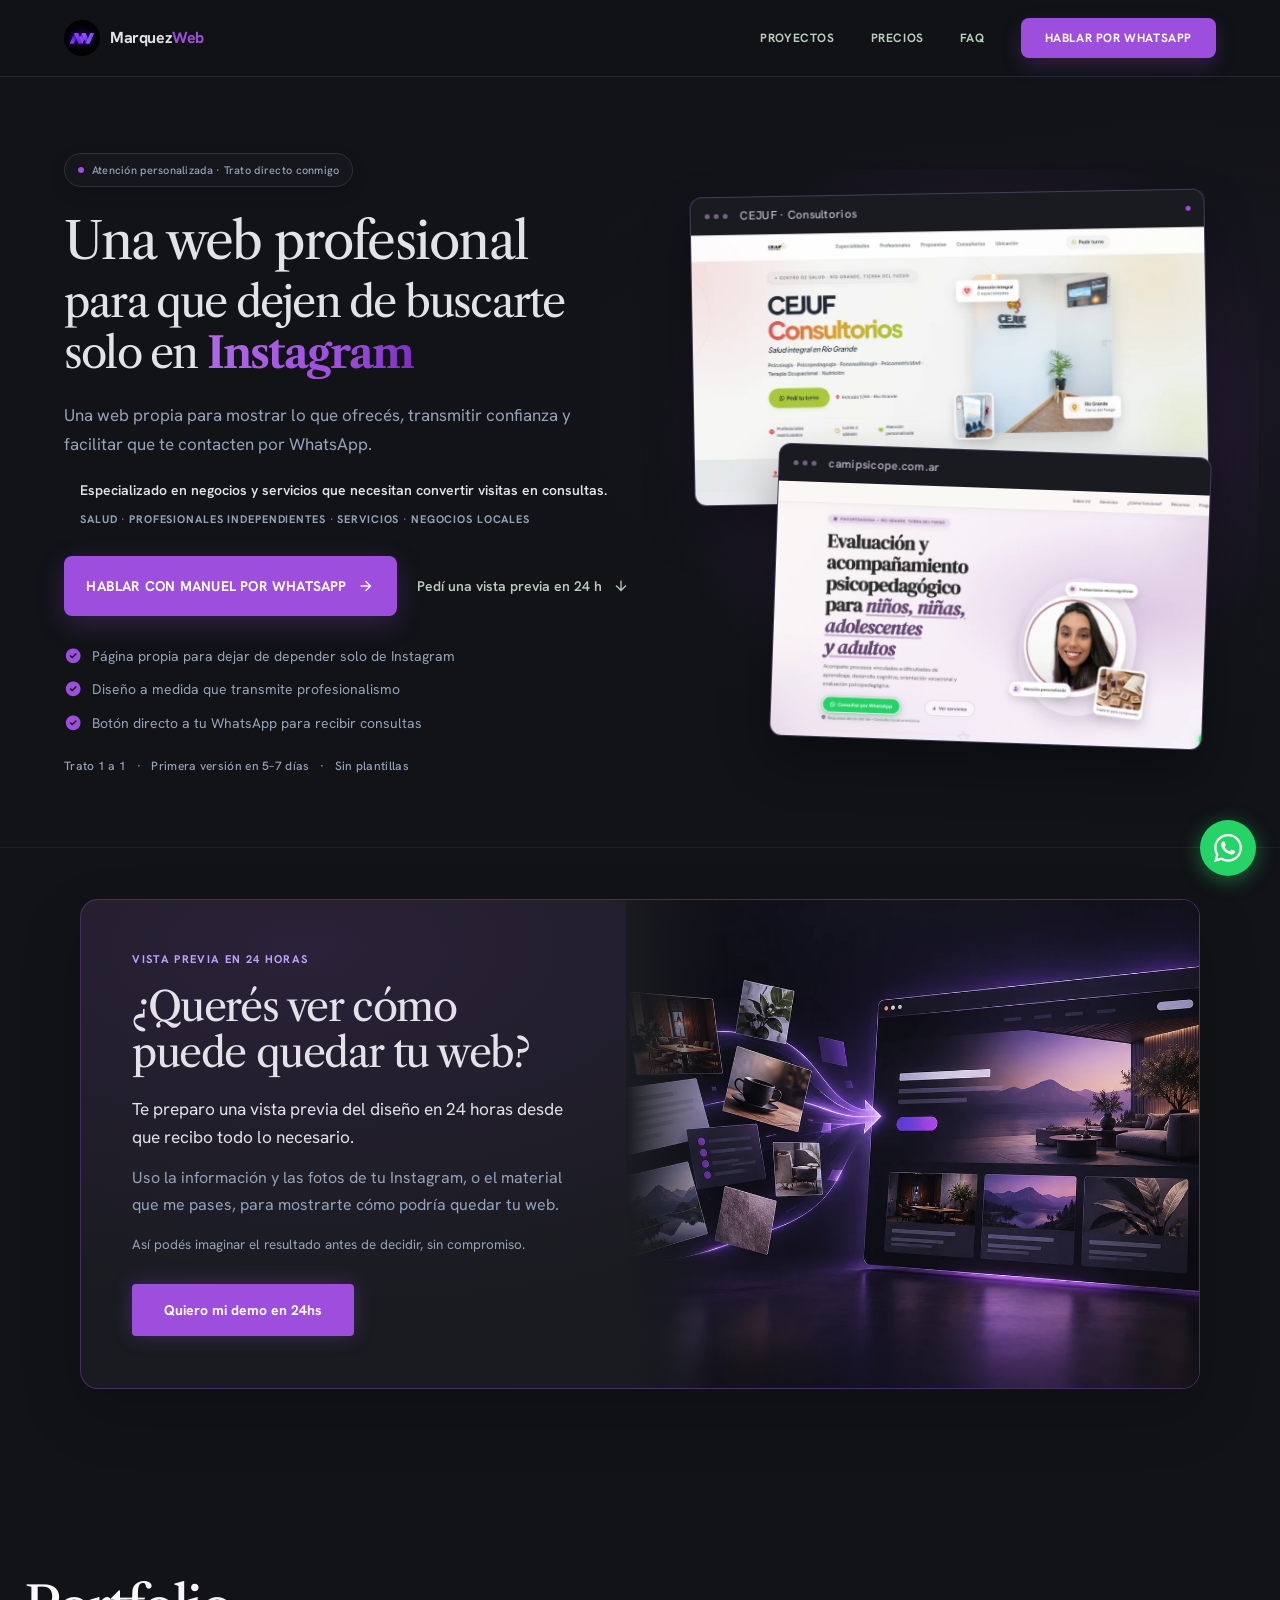
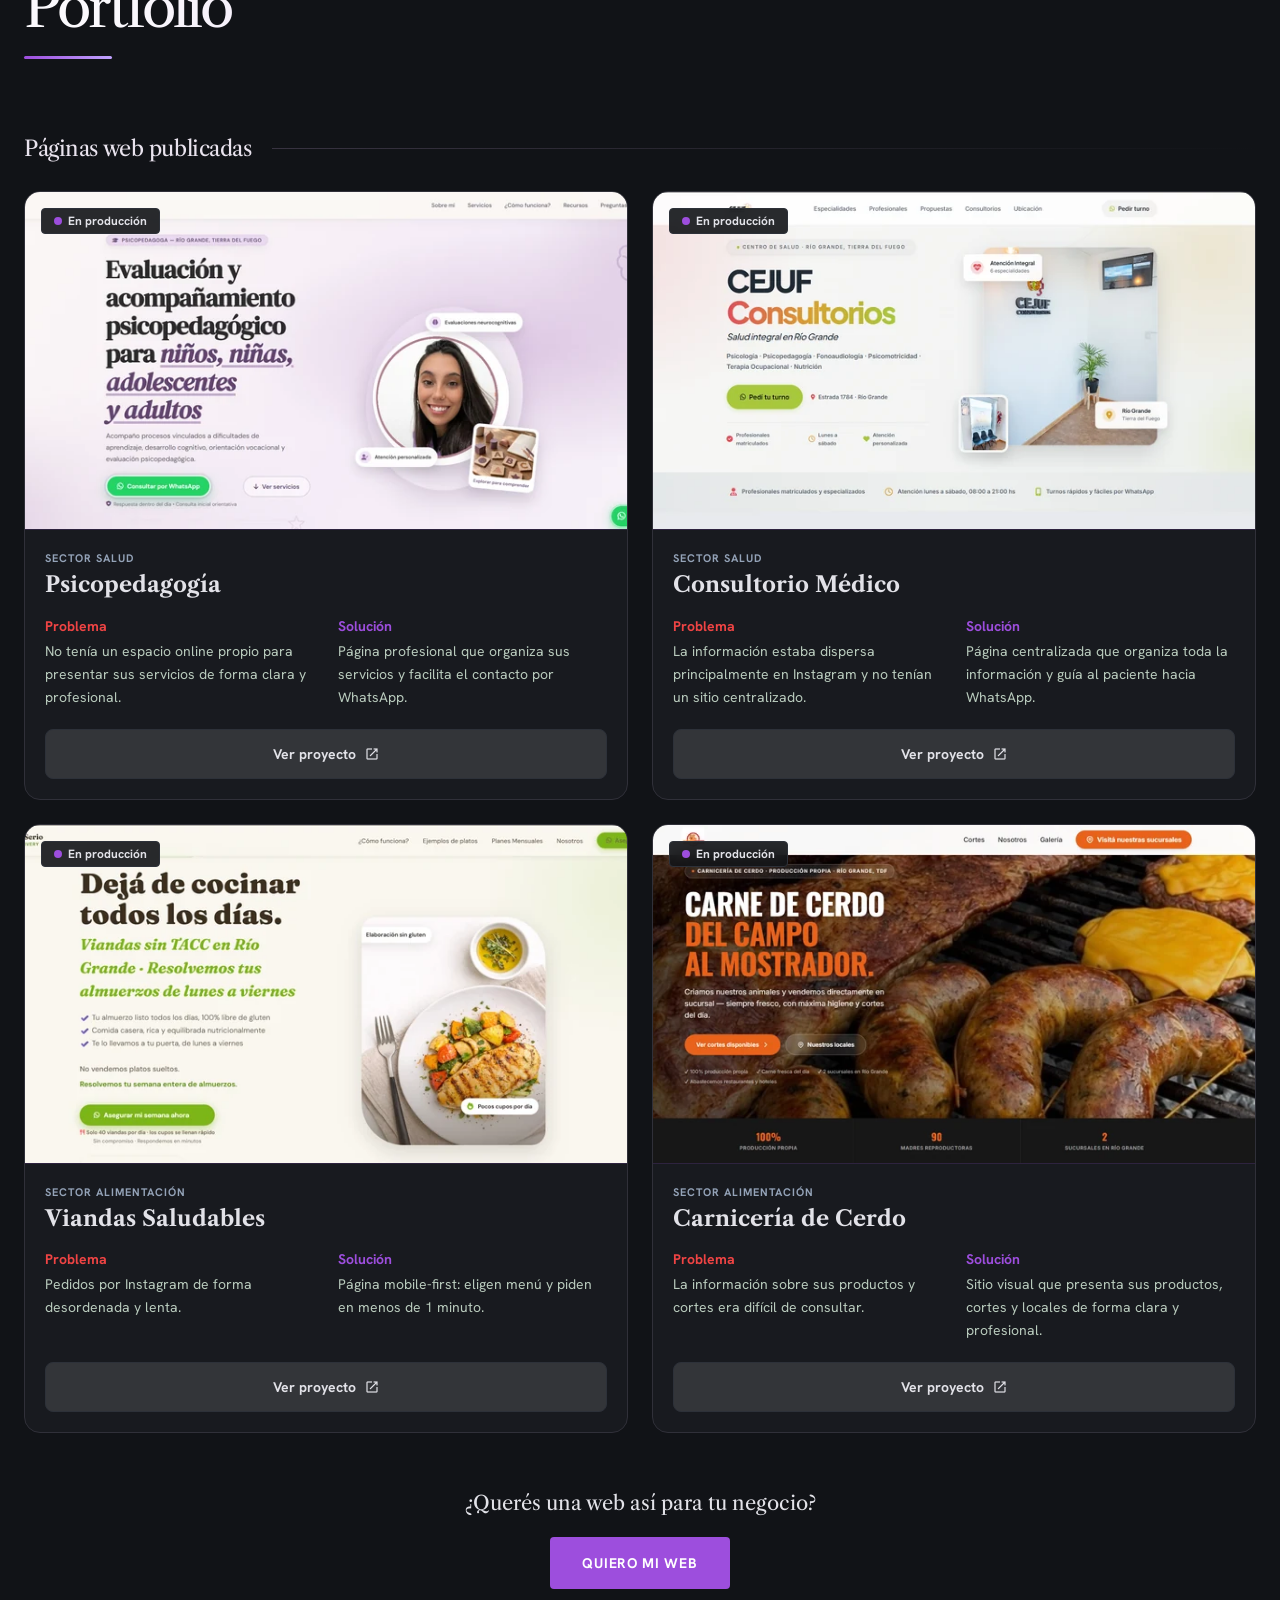
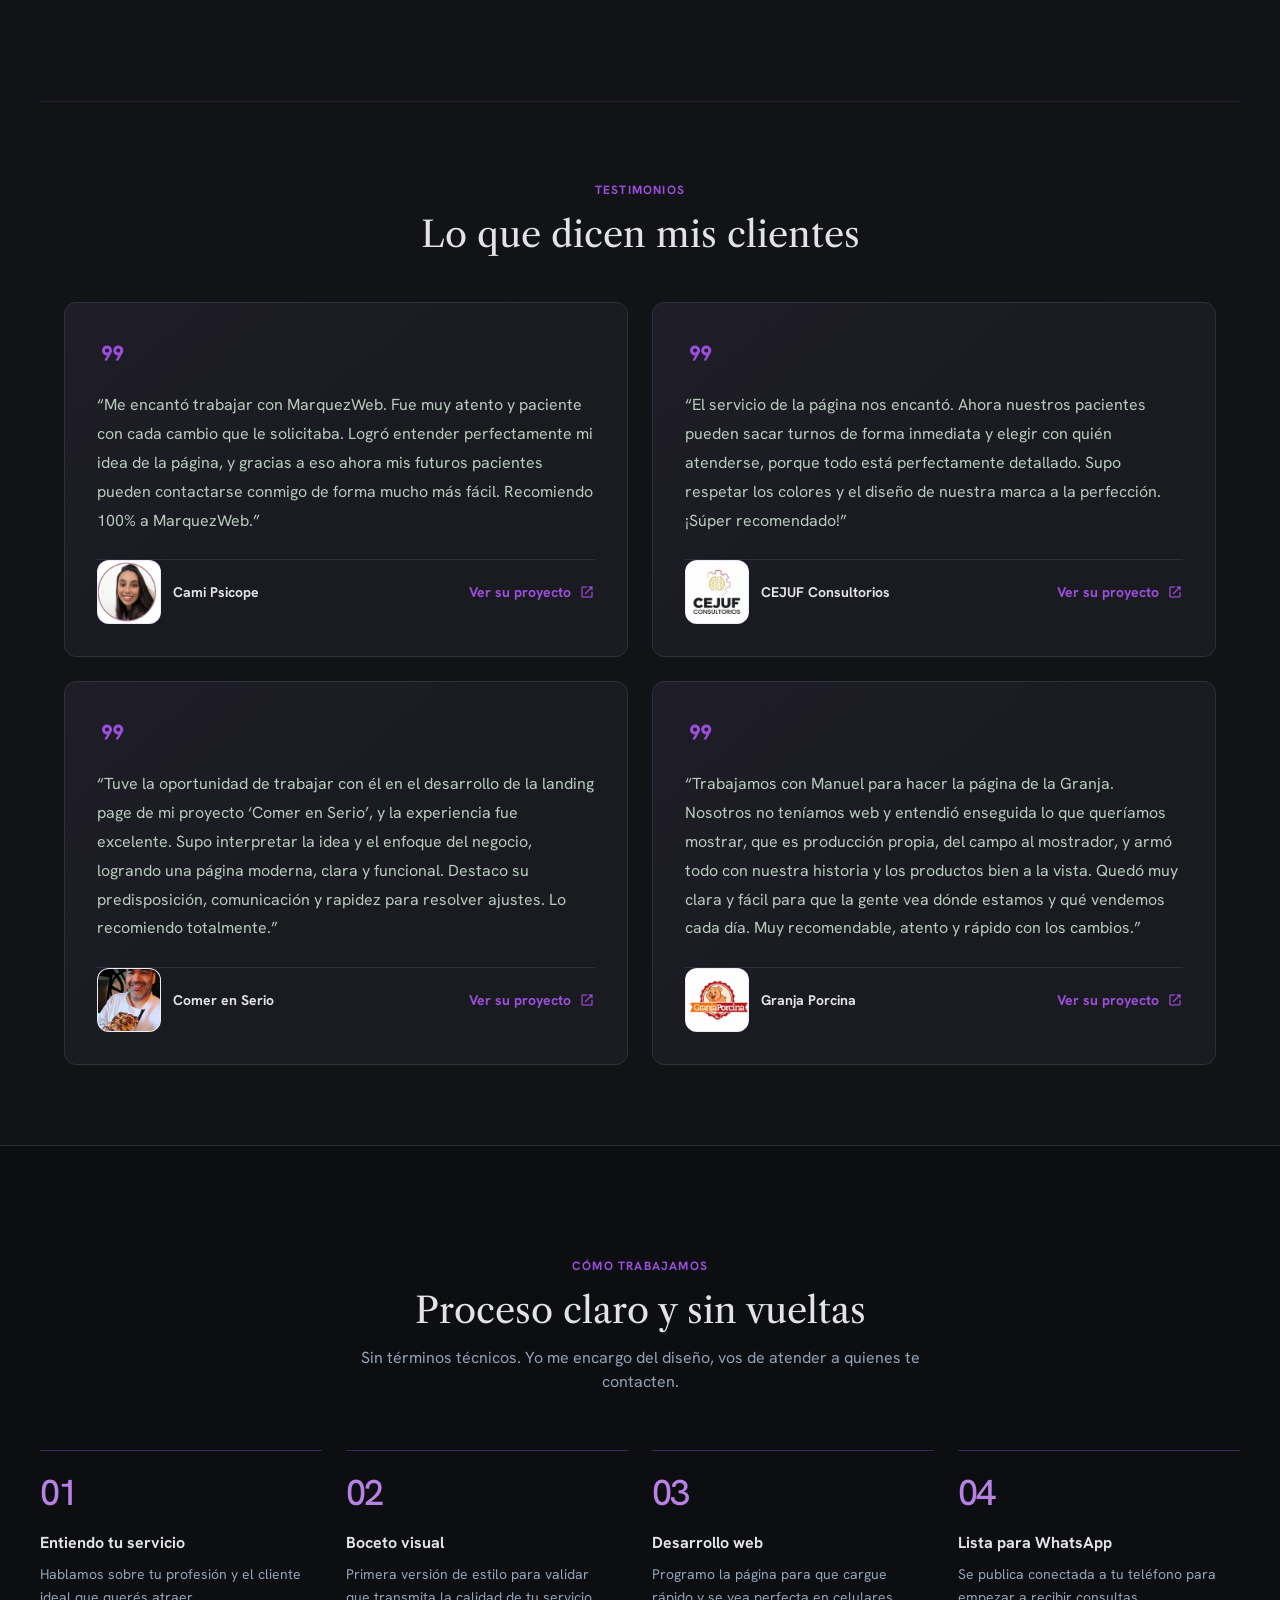
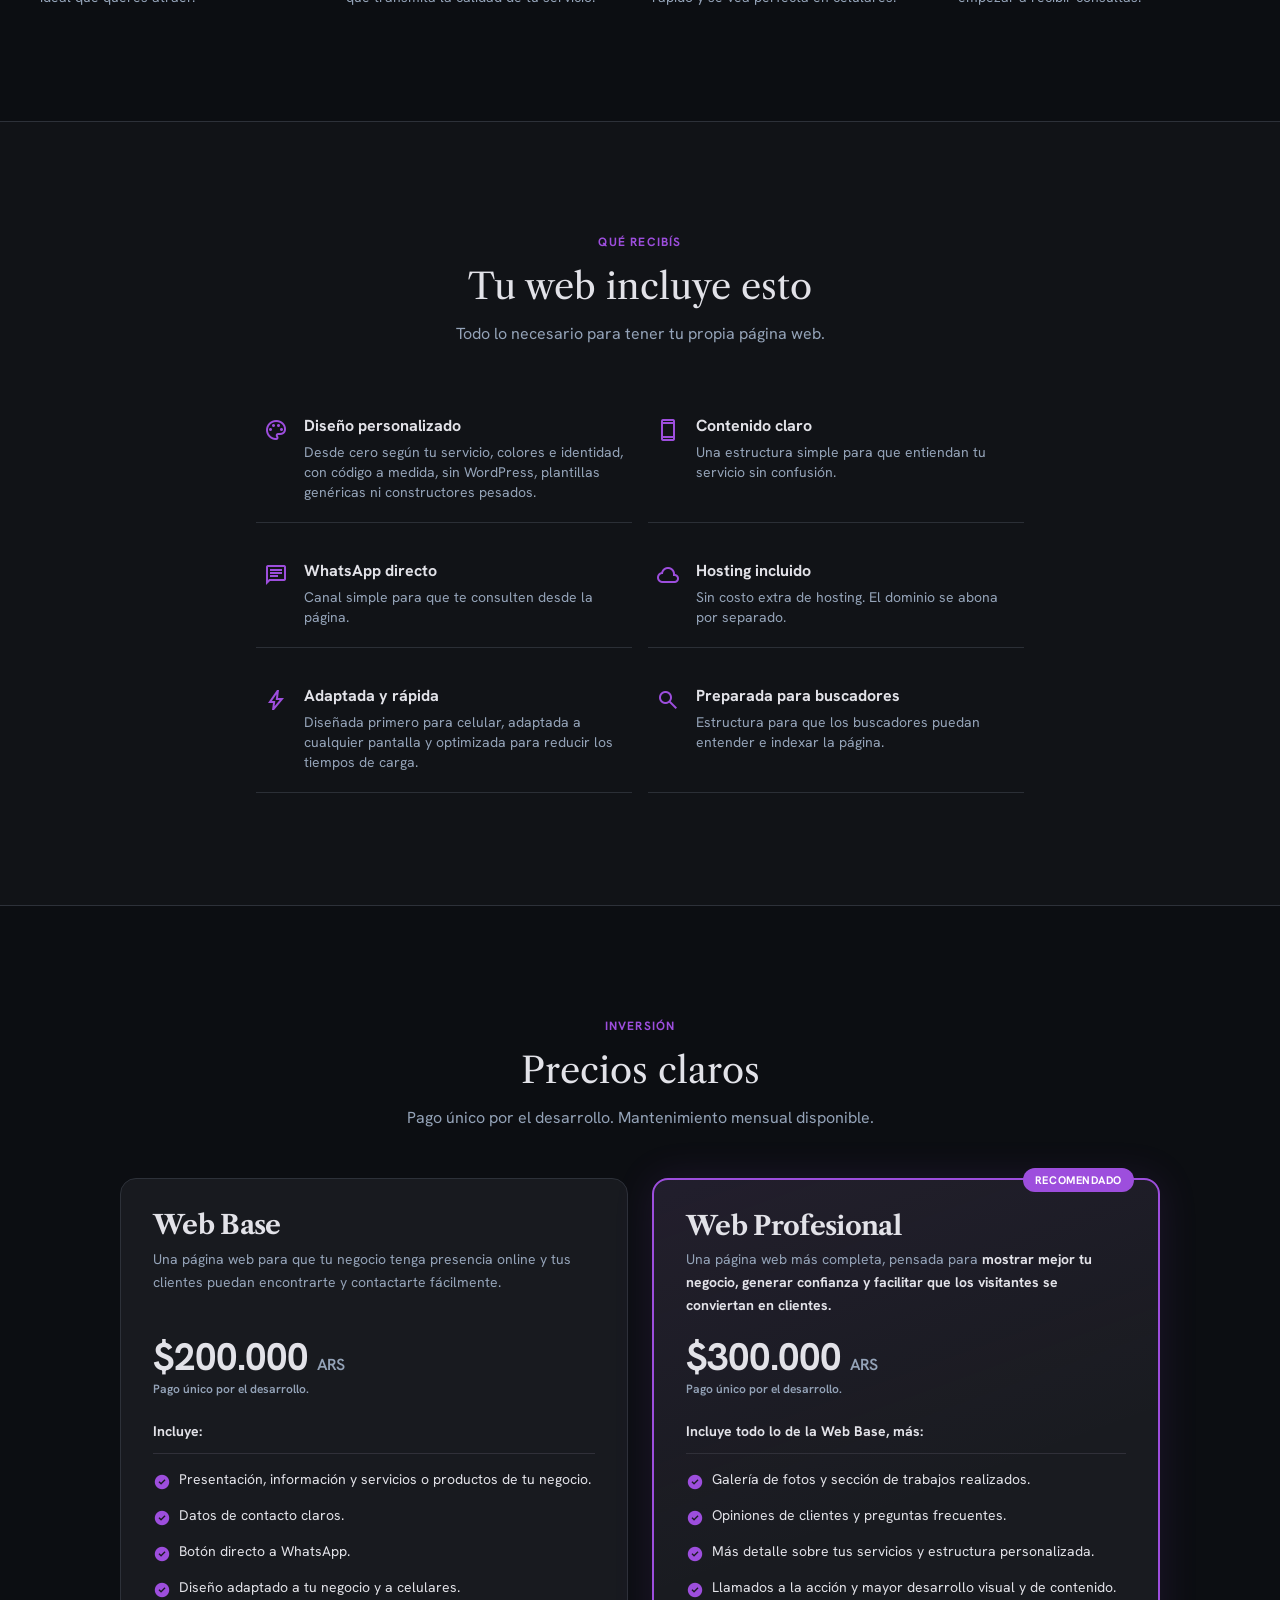
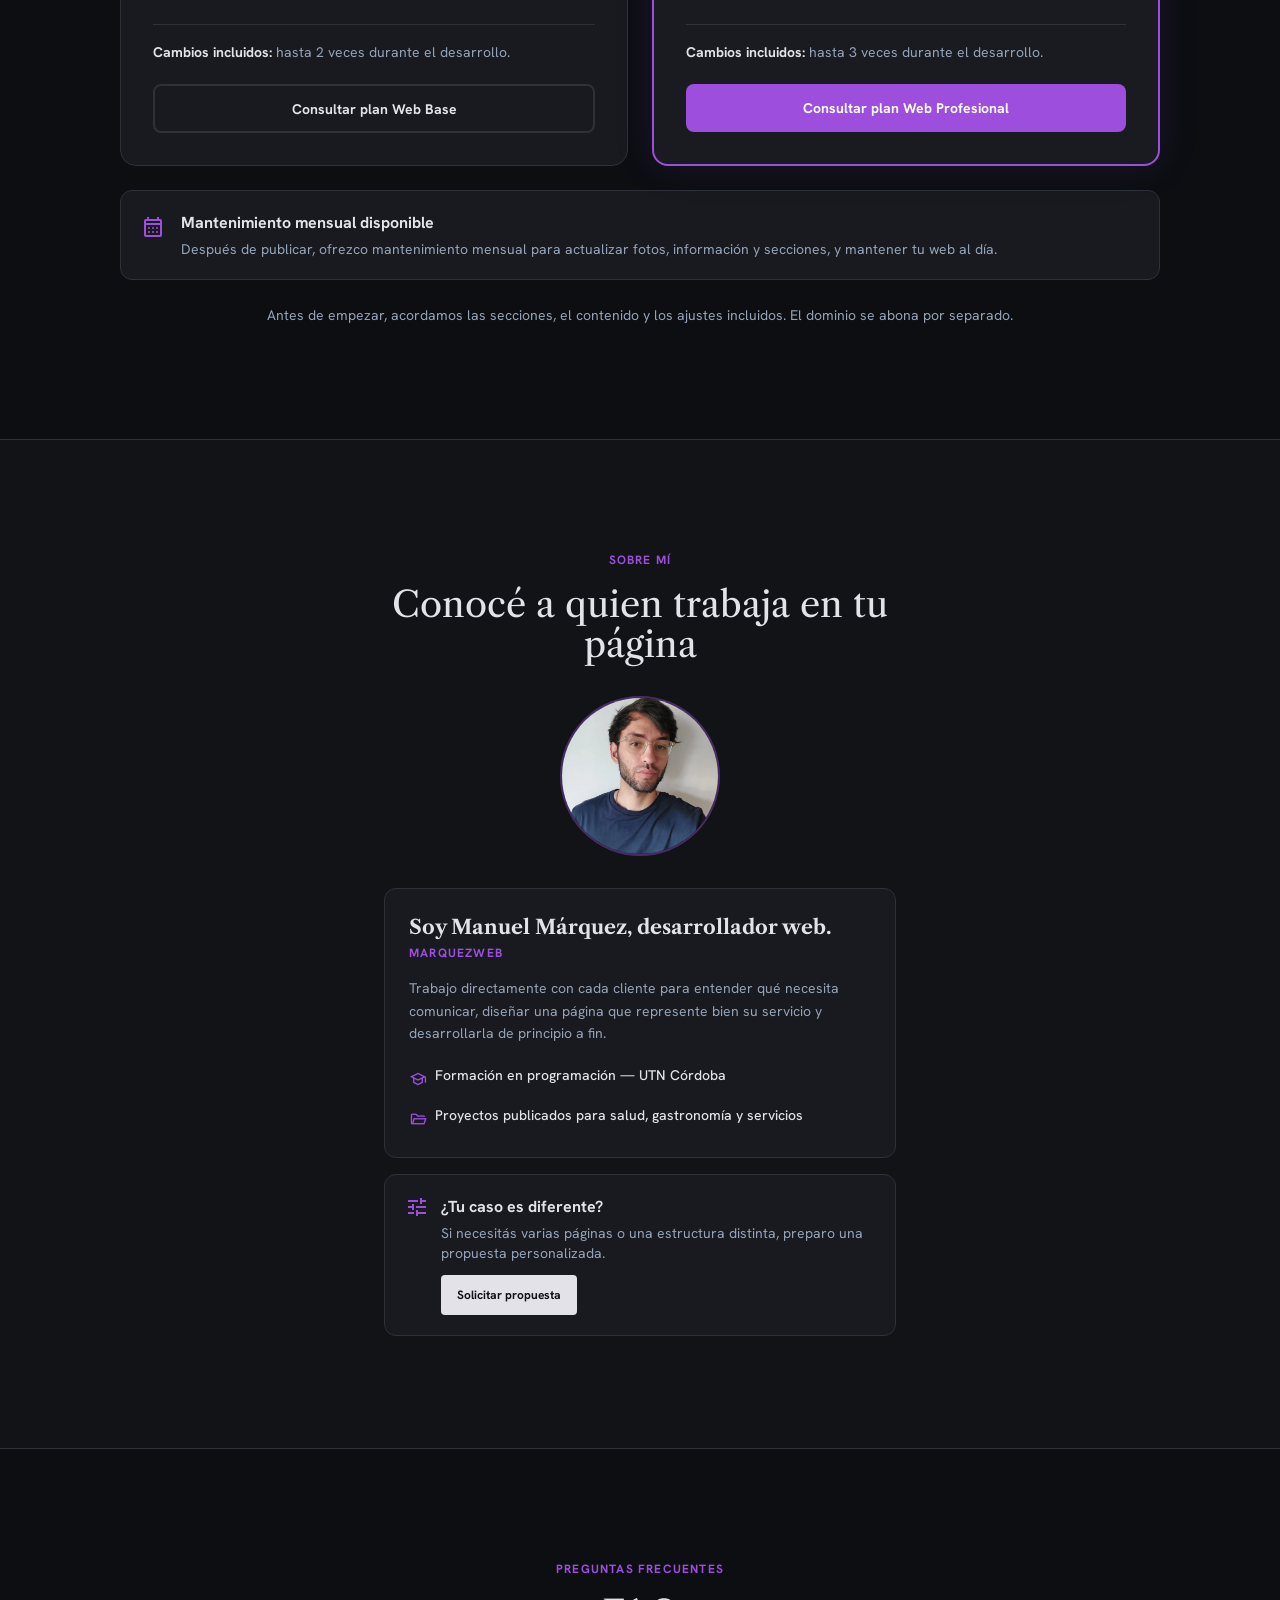
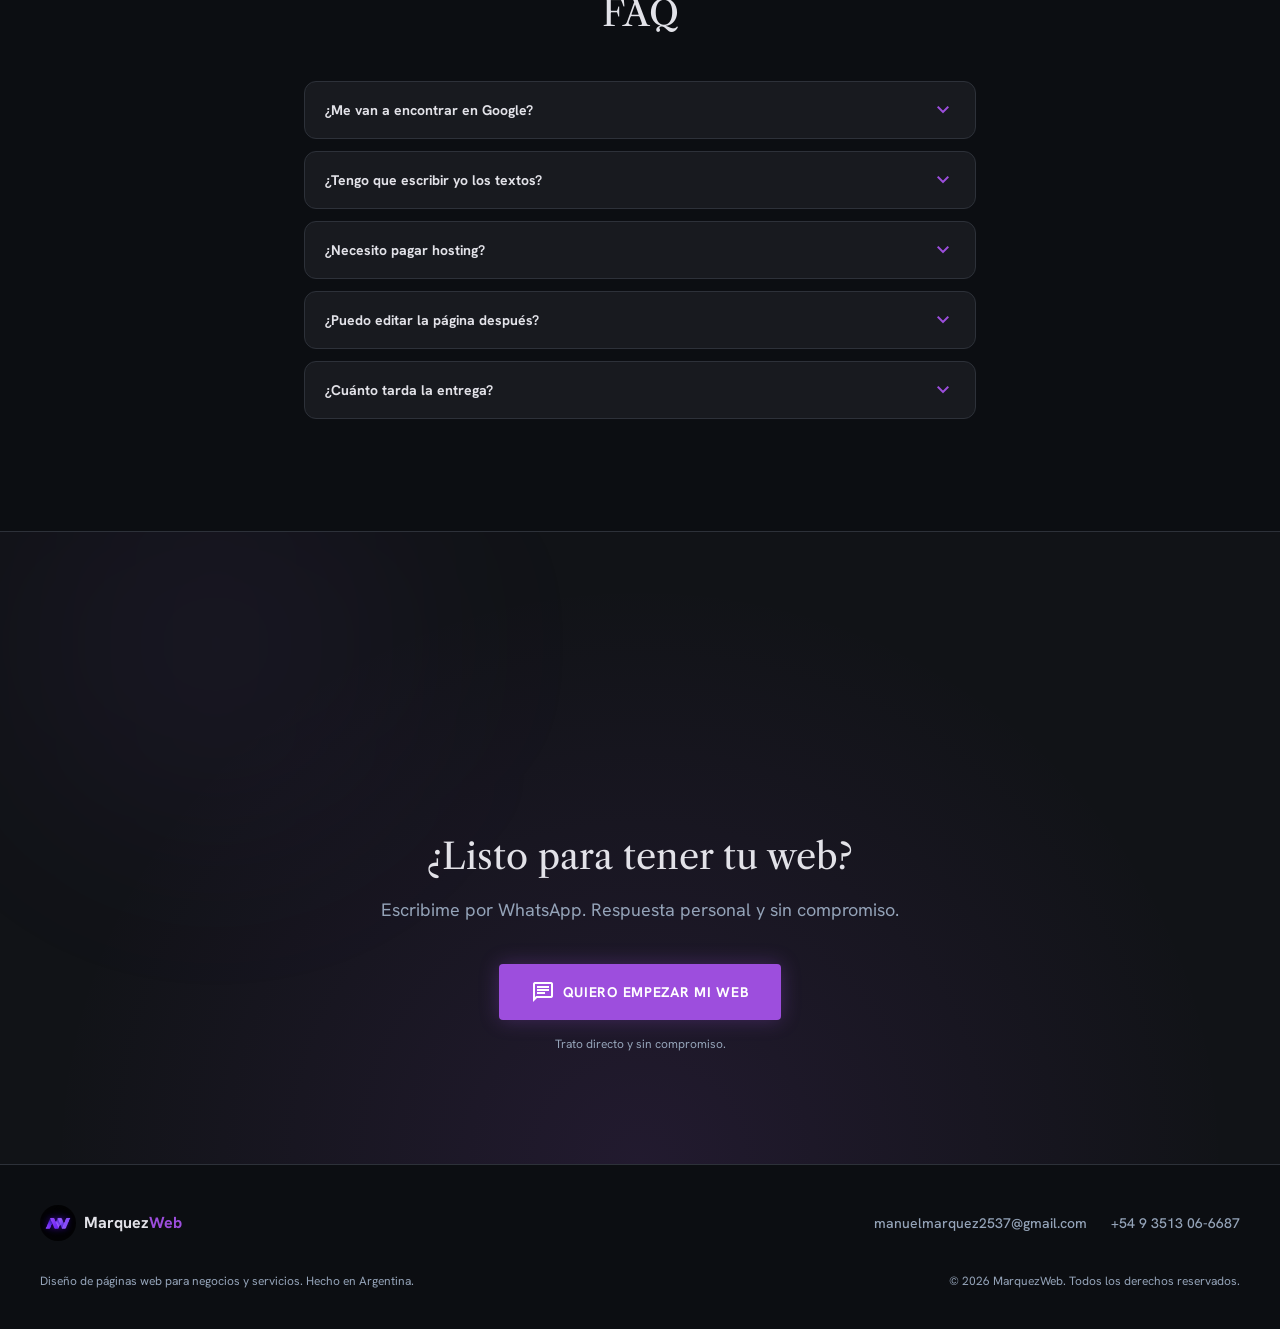
==== index.html @ 4815576c "Improve SEO metadata and hero video loading" ====
<!DOCTYPE html>
<html class="dark scroll-smooth" lang="es-AR">
<head>
<!-- Google Tag Manager -->
<script>(function (w, d, s, l, i) {
        w[l] = w[l] || []; w[l].push({
            'gtm.start':
                new Date().getTime(), event: 'gtm.js'
        }); var f = d.getElementsByTagName(s)[0],
            j = d.createElement(s), dl = l != 'dataLayer' ? '&l=' + l : ''; j.async = true; j.src =
                'https://www.googletagmanager.com/gtm.js?id=' + i + dl; f.parentNode.insertBefore(j, f);
    })(window, document, 'script', 'dataLayer', 'GTM-W598GFZP');</script>
<!-- End Google Tag Manager -->
<meta charset="utf-8"/>
<meta name="viewport" content="width=device-width, initial-scale=1.0, viewport-fit=cover"/>
<meta name="theme-color" content="#111317"/>
<title>MarquezWeb — Páginas web para negocios y servicios</title>
<meta name="description" content="Páginas web para negocios y servicios: presencia propia, contenido claro, base preparada para buscadores y contacto directo por WhatsApp."/>
<meta name="author" content="Manuel Marquez"/>
<meta name="robots" content="index, follow"/>
<link rel="canonical" href="https://marquezweb.com.ar/"/>
<meta name="google-site-verification" content="nrleQTALXnvZ7WINoC7LITr3DR5ifTGUpG828mx-s1M"/>

<meta property="og:type" content="website"/>
<meta property="og:site_name" content="MarquezWeb"/>
<meta property="og:locale" content="es_AR"/>
<meta property="og:url" content="https://marquezweb.com.ar/"/>
<meta property="og:title" content="MarquezWeb — Páginas web para negocios y servicios"/>
<meta property="og:description" content="Páginas web para negocios y servicios: presencia propia, contenido claro y contacto directo por WhatsApp."/>
<meta property="og:image" content="https://marquezweb.com.ar/og-image.webp?v=4"/>
<meta property="og:image:width" content="1200"/>
<meta property="og:image:height" content="630"/>
<meta property="og:image:alt" content="MarquezWeb: páginas web para negocios y servicios, con ejemplos reales de proyectos"/>
<meta name="twitter:card" content="summary_large_image"/>
<meta name="twitter:title" content="MarquezWeb — Páginas web para negocios y servicios"/>
<meta name="twitter:description" content="Páginas web para negocios y servicios: presencia propia, contenido claro y contacto directo por WhatsApp."/>
<meta name="twitter:image" content="https://marquezweb.com.ar/og-image.webp?v=4"/>
<meta name="twitter:image:alt" content="MarquezWeb: páginas web para negocios y servicios, con ejemplos reales de proyectos"/>

<link rel="icon" href="logo.png"/>
<link rel="apple-touch-icon" href="logo.png"/>
<link rel="preconnect" href="https://fonts.googleapis.com"/>
<link rel="preconnect" href="https://fonts.gstatic.com" crossorigin/>
<link href="https://fonts.googleapis.com/css2?family=Material+Symbols+Outlined:opsz,wght,FILL,GRAD@24,400,0..1,0&display=swap" rel="stylesheet"/>
<link href="https://fonts.googleapis.com/css2?family=Hanken+Grotesk:wght@400;500;600;700&family=Libre+Caslon+Text:wght@400;700&display=swap" rel="stylesheet"/>
<link rel="stylesheet" href="output.css"/>
<style>
  .text-gradient {
    background: linear-gradient(90deg, #9d4edd, #7b2cbf);
    -webkit-background-clip: text;
    background-clip: text;
    color: transparent;
  }

  /* ── Header and hero refinement ── */
  .site-header {
    background-color: rgba(17, 19, 23, 0.95);
    border-color: rgba(43, 47, 54, 0.8);
    -webkit-backdrop-filter: blur(16px);
    backdrop-filter: blur(16px);
  }
  .site-nav-inner { height: 76px; }
  .site-nav { gap: 2.25rem; }
  .nav-cta {
    border-radius: 0.5rem;
    box-shadow: 0 8px 20px rgba(157, 78, 221, 0.22);
  }
  .site-main { padding-top: 76px; }
  .hero-section { padding-top: 4rem; padding-bottom: 4rem; }
  .hero-layout { gap: 3rem; }
  .hero-badge {
    margin-bottom: 2rem;
    padding: 0.375rem 0.875rem;
    box-shadow: 0 6px 18px rgba(0, 0, 0, 0.12);
  }
  .hero-title {
    max-width: 42rem;
    margin-bottom: 1.5rem;
    font-size: 2rem;
    line-height: 1.05;
    letter-spacing: -0.025em;
  }
  .hero-subtitle {
    max-width: 36rem;
    margin-bottom: 1.5rem;
    font-size: 1.0625rem;
  }
  .hero-specialization {
    margin-bottom: 2.25rem;
    border-color: rgba(157, 78, 221, 0.8);
    padding-left: 1rem;
  }
  .hero-specialization p:last-child {
    margin-top: 0.625rem;
    font-size: 0.6875rem;
    line-height: 1.5;
    letter-spacing: 0.08em;
  }
  .hero-actions { gap: 1.25rem; }
  .hero-cta {
    min-height: 3.5rem;
    padding: 1rem 2rem;
    gap: 0.625rem;
    border-radius: 0.5rem;
    box-shadow: 0 12px 28px rgba(157, 78, 221, 0.3);
  }
  .hero-secondary-cta { gap: 0.625rem; font-size: 0.875rem; font-weight: 600; }
  .hero-benefits { margin-top: 3rem; gap: 1rem; font-size: 0.9375rem; }
  .hero-benefits li { gap: 0.875rem; }
  .hero-benefits .material-symbols-outlined { font-size: 1.35rem; }
  .hero-trust {
    margin-top: 1.75rem;
    gap: 0.375rem 0.875rem;
    font-size: 0.6875rem;
    font-weight: 500;
    letter-spacing: 0.025em;
  }
  .hero-visual { width: 100%; }
  .hero-frame { border-radius: 1rem; }

  /* ── Portfolio cards ── */
  .portfolio-cards { align-items: stretch; }
  .project-card {
    display: grid;
    grid-template-rows: auto minmax(0, 1fr);
    height: 100%;
  }
  .project-card-preview {
    height: auto;
    aspect-ratio: 16 / 9;
  }
  .project-card-image {
    width: 100%;
    height: 100%;
    object-fit: cover;
    object-position: top center;
  }
  .project-card-content {
    display: grid;
    grid-template-rows: auto auto minmax(0, 1fr) auto;
    padding: 1.25rem;
  }
  .project-card-category { margin-bottom: 0.375rem; }
  .project-card-title {
    margin-bottom: 1rem;
    font-size: 1.375rem;
    line-height: 1.2;
  }
  .project-card-summary {
    display: grid;
    align-content: start;
    gap: 0.75rem;
    margin-bottom: 1.25rem;
  }
  .project-card-summary p + p { margin-top: 0; }
  .project-card-link { min-height: 2.75rem; }

  @media (min-width: 640px) {
    .hero-title { font-size: 2.75rem; }
  }
  @media (min-width: 768px) {
    .hero-section { padding-top: 6rem; padding-bottom: 6rem; }
    .hero-title { font-size: 3rem; }
  }
  @media (min-width: 1024px) {
    .hero-section { padding-top: 7.5rem; padding-bottom: 7.5rem; }
    .hero-layout { gap: 4rem; }
    .hero-title { font-size: 3.45rem; }
    .hero-visual { max-width: 38rem; justify-self: end; }
  }
  @media (min-width: 1280px) {
    .hero-layout { gap: 5rem; }
  }

  /* ── Scroll reveal (fast & soft) ── */
  .reveal {
    opacity: 0;
    transform: translateY(12px);
    transition:
      opacity 0.5s cubic-bezier(0.22, 1, 0.36, 1),
      transform 0.5s cubic-bezier(0.22, 1, 0.36, 1);
  }
  .reveal.is-visible {
    opacity: 1;
    transform: none;
  }
  .reveal-d1 { transition-delay: 0.04s; }
  .reveal-d2 { transition-delay: 0.08s; }
  .reveal-d3 { transition-delay: 0.12s; }
  .reveal-d4 { transition-delay: 0.16s; }

  /* ── Hero load-in ── */
  .hero-in {
    opacity: 0;
    transform: translateY(10px);
    animation: hero-fade 0.6s cubic-bezier(0.22, 1, 0.36, 1) forwards;
  }
  .hero-in-d1 { animation-delay: 0.06s; }
  .hero-in-d2 { animation-delay: 0.12s; }
  .hero-in-d3 { animation-delay: 0.18s; }
  .hero-in-d4 { animation-delay: 0.24s; }
  .hero-in-d5 { animation-delay: 0.3s; }
  .hero-visual-in {
    opacity: 0;
    transform: translateY(12px) scale(0.99);
    animation: hero-visual 0.75s cubic-bezier(0.22, 1, 0.36, 1) 0.15s forwards;
  }
  @keyframes hero-fade {
    to { opacity: 1; transform: none; }
  }
  @keyframes hero-visual {
    to { opacity: 1; transform: none; }
  }

  /* ── Hero image: premium hover ── */
  .hero-frame {
    border-color: rgba(157, 78, 221, 0.22);
    box-shadow:
      0 30px 72px rgba(0, 0, 0, 0.46),
      0 0 44px rgba(157, 78, 221, 0.1);
    transition:
      transform 0.4s cubic-bezier(0.22, 1, 0.36, 1),
      box-shadow 0.4s ease;
    will-change: transform;
  }
  .hero-frame::after {
    content: "";
    position: absolute;
    inset: 0;
    z-index: 1;
    border: 1px solid rgba(255, 255, 255, 0.05);
    border-radius: inherit;
    pointer-events: none;
  }
  @media (hover: hover) and (pointer: fine) {
    .hero-frame:hover {
      transform: translateY(-6px);
      box-shadow:
        0 28px 56px rgba(0, 0, 0, 0.42),
        0 0 36px rgba(157, 78, 221, 0.14);
    }
    .hero-frame:hover img {
      transform: scale(1.025);
    }
  }
  .hero-frame img {
    transition: transform 0.55s cubic-bezier(0.22, 1, 0.36, 1);
    transform-origin: center center;
  }

  /* ── Buttons ── */
  .btn-primary-motion {
    transition:
      transform 0.2s ease,
      box-shadow 0.25s ease,
      background-color 0.2s ease;
  }
  @media (hover: hover) and (pointer: fine) {
    .btn-primary-motion:hover {
      transform: translateY(-2px) scale(1.02);
      box-shadow: 0 8px 28px rgba(157, 78, 221, 0.35);
    }
  }
  .btn-primary-motion:active {
    transform: translateY(0) scale(0.98);
  }

  .btn-wa-motion {
    transition:
      transform 0.2s ease,
      box-shadow 0.25s ease,
      background-color 0.2s ease;
  }
  @media (hover: hover) and (pointer: fine) {
    .btn-wa-motion:hover {
      transform: translateY(-2px) scale(1.02);
      box-shadow: 0 8px 28px rgba(37, 211, 102, 0.4);
    }
  }
  .btn-wa-motion:active {
    transform: translateY(0) scale(0.98);
  }

  .glow-violet-hover {
    transition: box-shadow 0.25s ease, transform 0.2s ease, background-color 0.2s ease;
  }
  @media (hover: hover) and (pointer: fine) {
    .glow-violet-hover:hover {
      box-shadow: 0 0 26px rgba(157, 78, 221, 0.3);
    }
  }

  /* ── Cards ── */
  .card-lift {
    transition:
      transform 0.28s cubic-bezier(0.22, 1, 0.36, 1),
      box-shadow 0.28s ease,
      border-color 0.28s ease;
  }
  @media (hover: hover) and (pointer: fine) {
    .card-lift:hover {
      transform: translateY(-7px);
      border-color: rgba(157, 78, 221, 0.28);
      box-shadow:
        0 18px 40px rgba(0, 0, 0, 0.28),
        0 0 20px rgba(157, 78, 221, 0.1);
    }
  }

  .testimonial-quote { flex: 1; }

  /* Portfolio image zoom inside cards */
  .card-lift .group img,
  .card-lift img.object-cover {
    transition: transform 0.55s cubic-bezier(0.22, 1, 0.36, 1);
  }
  @media (hover: hover) and (pointer: fine) {
    .card-lift:hover img.object-cover,
    .card-lift.group:hover img {
      transform: scale(1.03);
    }
  }

  /* ── Nav links ── */
  nav a {
    transition: color 0.2s ease, opacity 0.2s ease;
  }

  /* ── WhatsApp FAB ── */
  .fab-wa {
    transition: transform 0.25s ease, box-shadow 0.25s ease;
    animation: fab-attention 6s ease-in-out 3s 2;
  }
  @media (hover: hover) and (pointer: fine) {
    .fab-wa:hover {
      transform: scale(1.08);
      box-shadow: 0 6px 28px rgba(37, 211, 102, 0.55);
      animation: none;
    }
  }
  .fab-wa:active {
    transform: scale(0.96);
  }
  /* Two gentle pulses after 3s, then stop — not permanent */
  @keyframes fab-attention {
    0%, 100% { box-shadow: 0 4px 20px rgba(37, 211, 102, 0.45); transform: scale(1); }
    40% { box-shadow: 0 4px 28px rgba(37, 211, 102, 0.6); transform: scale(1.05); }
    55% { box-shadow: 0 4px 20px rgba(37, 211, 102, 0.45); transform: scale(1); }
  }

  /* ── Icon micro-nudge on card hover ── */
  .icon-nudge {
    transition: transform 0.25s ease;
    display: inline-block;
  }
  @media (hover: hover) and (pointer: fine) {
    .card-lift:hover .icon-nudge {
      transform: scale(1.08) translateY(-1px);
    }
  }

  /* ── Nav links: animated underline ── */
  .nav-link {
    position: relative;
  }
  .nav-link::after {
    content: "";
    position: absolute;
    left: 0;
    bottom: -6px;
    width: 0;
    height: 2px;
    background: #9d4edd;
    transition: width 0.25s cubic-bezier(0.22, 1, 0.36, 1);
  }
  @media (hover: hover) and (pointer: fine) {
    .nav-link:hover::after {
      width: 100%;
    }
  }

  /* ── Logo micro-scale ── */
  .logo-hover {
    transition: transform 0.25s ease, opacity 0.2s ease;
  }
  @media (hover: hover) and (pointer: fine) {
    .logo-hover:hover {
      transform: scale(1.06) rotate(-2deg);
    }
  }

  /* ── FAQ ── */
  .faq-a {
    max-height: 0;
    overflow: hidden;
    opacity: 0;
    transition: max-height 0.32s ease, opacity 0.28s ease, padding 0.28s ease;
  }
  .faq-item.open .faq-a {
    max-height: 16rem;
    opacity: 1;
    padding-bottom: 1.25rem;
  }
  .faq-icon {
    transition: transform 0.28s ease;
  }
  .faq-item.open .faq-icon {
    transform: rotate(180deg);
  }
  .faq-item {
    transition: transform 0.25s ease, border-color 0.25s ease;
  }
  @media (hover: hover) and (pointer: fine) {
    .faq-item:hover {
      transform: translateY(-3px);
      border-color: rgba(157, 78, 221, 0.35);
    }
  }

  /* ── CTA one-shot ── */
  .cta-once {
    animation: cta-nudge 0.6s cubic-bezier(0.22, 1, 0.36, 1) 0.9s both;
  }
  @keyframes cta-nudge {
    0% { transform: translateY(0) scale(1); }
    45% { transform: translateY(-2px) scale(1.015); }
    100% { transform: translateY(0) scale(1); }
  }

  #sticky-cta {
    transition: opacity 0.28s ease, transform 0.28s ease;
  }

  @media (prefers-reduced-motion: reduce) {
    *, *::before, *::after {
      animation-duration: 0.01ms !important;
      animation-iteration-count: 1 !important;
      transition-duration: 0.01ms !important;
    }
    .reveal,
    .hero-in,
    .hero-visual-in {
      opacity: 1 !important;
      transform: none !important;
      animation: none !important;
    }
    .cta-once,
    .fab-wa {
      animation: none !important;
    }
    .hero-frame:hover,
    .hero-frame:hover img,
    .card-lift:hover,
    .btn-primary-motion:hover,
    .btn-wa-motion:hover,
    .fab-wa:hover,
    .card-lift:hover .icon-nudge,
    .faq-item:hover,
    .logo-hover:hover {
      transform: none !important;
    }
    .nav-link::after {
      transition: none !important;
    }
  }
</style>
<link rel="stylesheet" href="visual.css"/>
<script type="application/ld+json">
{
  "@context": "https://schema.org",
  "@graph": [
    {
      "@type": "Organization",
      "@id": "https://marquezweb.com.ar/#organization",
      "name": "MarquezWeb",
      "url": "https://marquezweb.com.ar/",
      "logo": { "@type": "ImageObject", "url": "https://marquezweb.com.ar/logo.png" },
      "image": "https://marquezweb.com.ar/og-image.webp?v=4",
      "description": "Páginas web para negocios y servicios: presencia propia, contenido claro, base preparada para buscadores y contacto directo por WhatsApp.",
      "email": "manuelmarquez2537@gmail.com",
      "telephone": "+54 9 3513 06-6687",
      "founder": { "@id": "https://marquezweb.com.ar/#manuel-marquez" },
      "areaServed": { "@type": "Country", "name": "Argentina" }
    },
    {
      "@type": "Person",
      "@id": "https://marquezweb.com.ar/#manuel-marquez",
      "name": "Manuel Márquez",
      "jobTitle": "Desarrollador web",
      "worksFor": { "@id": "https://marquezweb.com.ar/#organization" }
    },
    {
      "@type": "WebSite",
      "@id": "https://marquezweb.com.ar/#website",
      "url": "https://marquezweb.com.ar/",
      "name": "MarquezWeb",
      "inLanguage": "es-AR",
      "publisher": { "@id": "https://marquezweb.com.ar/#organization" }
    },
    {
      "@type": "Service",
      "@id": "https://marquezweb.com.ar/#web-base",
      "name": "Web Base",
      "serviceType": "Diseño y desarrollo de páginas web",
      "description": "Una página web para que tu negocio tenga presencia online y tus clientes puedan encontrarte y contactarte fácilmente.",
      "provider": { "@id": "https://marquezweb.com.ar/#organization" },
      "areaServed": { "@type": "Country", "name": "Argentina" },
      "offers": { "@type": "Offer", "price": "200000", "priceCurrency": "ARS", "url": "https://marquezweb.com.ar/#precios" }
    },
    {
      "@type": "Service",
      "@id": "https://marquezweb.com.ar/#web-profesional",
      "name": "Web Profesional",
      "serviceType": "Diseño y desarrollo de páginas web",
      "description": "Una página web más completa, pensada para mostrar mejor tu negocio, generar confianza y facilitar que los visitantes se conviertan en clientes.",
      "provider": { "@id": "https://marquezweb.com.ar/#organization" },
      "areaServed": { "@type": "Country", "name": "Argentina" },
      "offers": { "@type": "Offer", "price": "300000", "priceCurrency": "ARS", "url": "https://marquezweb.com.ar/#precios" }
    },
    {
      "@type": "Service",
      "@id": "https://marquezweb.com.ar/#mantenimiento",
      "name": "Mantenimiento mensual de páginas web",
      "serviceType": "Mantenimiento de páginas web",
      "description": "Actualización mensual de fotos, información y secciones para mantener la página al día.",
      "provider": { "@id": "https://marquezweb.com.ar/#organization" },
      "areaServed": { "@type": "Country", "name": "Argentina" }
    }
  ]
}
</script>
</head>
<body class="bg-background text-on-surface font-body antialiased overflow-x-hidden selection:bg-primary-container selection:text-white">
<!-- Google Tag Manager (noscript) -->
<noscript><iframe src="https://www.googletagmanager.com/ns.html?id=GTM-W598GFZP" height="0" width="0"
        style="display:none;visibility:hidden"></iframe></noscript>
<!-- End Google Tag Manager (noscript) -->

<!-- Nav -->
<header class="site-header fixed top-0 w-full z-50 bg-background/95 backdrop-blur-lg border-b border-border-subtle/80 transition-all duration-300" id="navbar">
  <div class="site-nav-inner flex justify-between items-center h-[76px] px-5 md:px-6 max-w-container mx-auto">
    <a href="#" class="logo-hover flex items-center gap-2.5 hover:opacity-80 transition-opacity" aria-label="MarquezWeb">
      <img src="logo.png" alt="" class="h-9 w-9 rounded-full object-cover ring-1 ring-white/5" width="36" height="36"/>
      <span class="font-bold text-[1.0625rem] tracking-tight">Marquez<span class="text-primary">Web</span></span>
    </a>
    <nav class="site-nav hidden md:flex items-center gap-9" aria-label="Principal">
      <a class="nav-link text-xs font-bold tracking-wider uppercase text-on-surface-variant hover:text-primary transition-colors" href="#proyectos">Proyectos</a>
      <a class="nav-link text-xs font-bold tracking-wider uppercase text-on-surface-variant hover:text-primary transition-colors" href="#precios">Precios</a>
      <a class="nav-link text-xs font-bold tracking-wider uppercase text-on-surface-variant hover:text-primary transition-colors" href="#faq">FAQ</a>
      <a class="nav-cta btn-primary-motion glow-violet-hover inline-flex items-center bg-primary text-white text-xs font-bold tracking-wider uppercase px-6 py-3 rounded-lg hover:bg-primary-container shadow-[0_8px_20px_rgba(157,78,221,0.22)]" href="https://wa.me/5493513066687?text=Hola%20Manuel.%0A%0AQuiero%20cotizar%20mi%20web." target="_blank" rel="noopener noreferrer">Hablar por WhatsApp</a>
    </nav>
    <button type="button" id="mobile-menu-btn" class="md:hidden text-on-surface hover:text-primary" aria-label="Abrir menú" aria-expanded="false">
      <span class="material-symbols-outlined text-3xl" id="menu-icon">menu</span>
    </button>
  </div>
  <span class="scroll-progress" aria-hidden="true"></span>
</header>

<div id="mobile-menu" class="fixed inset-0 bg-surface-container-high/95 backdrop-blur-xl z-40 hidden flex-col items-center justify-center gap-8 opacity-0 transition-opacity duration-300" aria-hidden="true">
  <a class="mobile-link font-display text-2xl text-on-surface hover:text-primary" href="#proyectos">Proyectos</a>
  <a class="mobile-link font-display text-2xl text-on-surface hover:text-primary" href="#precios">Precios</a>
  <a class="mobile-link font-display text-2xl text-on-surface hover:text-primary" href="#faq">FAQ</a>
  <a class="mt-4 bg-primary text-white text-sm font-bold tracking-wider uppercase px-8 py-4 rounded-full" href="https://wa.me/5493513066687?text=Hola%20Manuel.%0A%0AQuiero%20cotizar%20mi%20web." target="_blank" rel="noopener noreferrer">Hablar por WhatsApp</a>
</div>

<main class="site-main pt-[76px]">

<!-- HERO -->
<section class="hero-section relative flex items-center py-16 md:py-24 lg:py-[7.5rem] overflow-hidden">
  <video id="hero-background-video" class="hero-background-video" data-src="hero-background.mp4" autoplay muted loop playsinline preload="none" aria-hidden="true" tabindex="-1"></video>
  <div class="hero-video-shade" aria-hidden="true"></div>
  <button type="button" class="hero-video-toggle" id="hero-video-toggle" aria-label="Pausar video de fondo"><span class="material-symbols-outlined" aria-hidden="true">pause</span><span class="hero-video-toggle-label">Pausar</span></button>
  <div class="relative z-10 w-full max-w-container mx-auto px-5 md:px-6">
    <div class="hero-layout grid lg:grid-cols-2 gap-12 lg:gap-16 xl:gap-20 items-center">
      <!-- Copy -->
      <div class="hero-copy order-1">
        <div class="hero-badge hero-in hero-in-d1 inline-flex items-center gap-2 px-3.5 py-1.5 rounded-full border border-border-subtle bg-surface-card/80 mb-8 shadow-[0_6px_18px_rgba(0,0,0,0.12)]">
          <span class="w-1.5 h-1.5 rounded-full bg-primary"></span>
          <span class="text-[11px] font-medium tracking-wide text-text-muted">Atención personalizada · Trato directo conmigo</span>
        </div>
        <h1 class="hero-title hero-in hero-in-d2 font-display text-[2rem] sm:text-[2.75rem] md:text-5xl lg:text-[3.45rem] leading-[1.05] tracking-[-0.025em] text-on-surface mb-6 max-w-[42rem]">
          <span class="hero-title-lead">Una web profesional</span> <span class="hero-title-continuation">para que dejen de buscarte solo en <span class="text-gradient font-bold">Instagram</span></span>
        </h1>
        <p class="hero-subtitle hero-in hero-in-d3 text-[1.0625rem] sm:text-lg text-text-muted mb-6 max-w-xl leading-relaxed">
          Una web propia para mostrar lo que ofrecés, transmitir confianza y facilitar que te contacten por WhatsApp.
        </p>
        <div class="hero-specialization hero-in hero-in-d3 mb-9 max-w-xl border-l-2 border-primary/80 pl-4">
          <p class="text-sm font-semibold text-on-surface">Especializado en negocios y servicios que necesitan convertir visitas en consultas.</p>
          <p class="mt-2.5 text-[11px] font-bold uppercase tracking-[0.08em] leading-relaxed text-text-muted">Salud <span class="mx-1.5 text-primary">·</span> Profesionales independientes <span class="mx-1.5 text-primary">·</span> Servicios <span class="mx-1.5 text-primary">·</span> Negocios locales</p>
        </div>
        <div class="hero-actions hero-in hero-in-d4 flex flex-col sm:flex-row gap-5 items-start sm:items-center">
          <a class="hero-cta cta-once btn-primary-motion glow-violet-hover inline-flex min-h-14 items-center justify-center gap-2.5 bg-primary text-white text-sm font-bold tracking-wider uppercase px-8 py-4 rounded-lg hover:bg-primary-container transition-all shadow-[0_12px_28px_rgba(157,78,221,0.3)] w-full sm:w-auto" href="https://wa.me/5493513066687?text=Hola%20Manuel.%0A%0AVengo%20de%20tu%20web.%0ASoy%20%5Bprofesi%C3%B3n%5D%20y%20quiero%20una%20Web%20Base%20para%20conseguir%20m%C3%A1s%20consultas%20por%20WhatsApp.%0A%0A%C2%BFPod%C3%A9s%20contarme%20c%C3%B3mo%20trabaj%C3%A1s%3F" target="_blank" rel="noopener noreferrer">
            Hablar con Manuel por WhatsApp
            <span class="material-symbols-outlined text-lg">arrow_forward</span>
          </a>
          <a class="hero-secondary-cta group inline-flex items-center gap-2.5 text-sm font-semibold text-on-surface-variant hover:text-on-surface transition-colors" href="#demo">
            Pedí una vista previa en 24 h
            <span class="material-symbols-outlined group-hover:translate-y-0.5 transition-transform text-lg">arrow_downward</span>
          </a>
        </div>
        <ul class="hero-benefits hero-in hero-in-d5 mt-12 flex flex-col gap-4 text-[0.9375rem] text-text-muted">
          <li class="flex items-center gap-3.5"><span class="material-symbols-outlined text-primary text-[1.35rem]" style="font-variation-settings:'FILL' 1">check_circle</span> Página propia para dejar de depender solo de Instagram</li>
          <li class="flex items-center gap-3.5"><span class="material-symbols-outlined text-primary text-[1.35rem]" style="font-variation-settings:'FILL' 1">check_circle</span> Diseño a medida que transmite profesionalismo</li>
          <li class="flex items-center gap-3.5"><span class="material-symbols-outlined text-primary text-[1.35rem]" style="font-variation-settings:'FILL' 1">check_circle</span> Botón directo a tu WhatsApp para recibir consultas</li>
        </ul>
        <p class="hero-trust mt-7 text-[11px] font-medium tracking-wide text-text-muted flex flex-wrap items-center gap-x-3.5 gap-y-1.5">
          <span>Trato 1 a 1</span><span class="text-primary/70">·</span><span>Primera versión en 5–7 días</span><span class="text-primary/70">·</span><span>Sin plantillas</span>
        </p>
      </div>
      <!-- Visual -->
      <div class="hero-visual order-2 relative hero-visual-in lg:justify-self-end w-full">
        <div class="hero-showcase">
          <figure class="showcase-window showcase-main">
            <figcaption class="showcase-toolbar"><span class="window-dots" aria-hidden="true"><i></i><i></i><i></i></span><span>CEJUF · Consultorios</span><span class="window-status" aria-hidden="true"></span></figcaption>
            <img src="cejuf-hero.webp" alt="Proyecto real de MarquezWeb: página de CEJUF Consultorios" width="1200" height="563" loading="eager" fetchpriority="high" decoding="async"/>
          </figure>
          <figure class="showcase-window showcase-secondary">
            <figcaption class="showcase-toolbar"><span class="window-dots" aria-hidden="true"><i></i><i></i><i></i></span><span>camipsicope.com.ar</span></figcaption>
            <img src="camipsicope-hero.webp" alt="Proyecto real de MarquezWeb: página de Cami Psicope" width="1200" height="530" loading="eager" decoding="async"/>
          </figure>
        </div>
      </div>
    </div>
  </div>
</section>

<!-- DEMO -->
<section class="demo-section reveal py-16 md:py-20 px-5 md:px-6" id="demo" aria-labelledby="demo-title">
  <div class="demo-card">
    <div class="demo-copy">
      <span class="demo-eyebrow">Vista previa en 24 horas</span>
      <h2 class="font-display text-on-surface" id="demo-title">¿Querés ver cómo puede quedar tu web?</h2>
      <p class="demo-lead text-on-surface">Te preparo una vista previa del diseño en 24 horas desde que recibo todo lo necesario.</p>
      <p class="text-text-muted">Uso la información y las fotos de tu Instagram, o el material que me pases, para mostrarte cómo podría quedar tu web.</p>
      <p class="demo-note text-text-muted">Así podés imaginar el resultado antes de decidir, sin compromiso.</p>
      <a class="btn-primary-motion glow-violet-hover inline-flex items-center justify-center min-h-12 bg-primary text-white text-sm font-bold px-8 py-4 rounded hover:bg-primary-container shadow-[0_0_20px_rgba(157,78,221,0.3)] w-full sm:w-auto" href="https://wa.me/5493513066687?text=Hola%20Manuel%2C%20quiero%20una%20demo%20de%20c%C3%B3mo%20puede%20quedar%20mi%20web%20en%2024hs" target="_blank" rel="noopener noreferrer">Quiero mi demo en 24hs</a>
    </div>
    <div class="demo-visual">
      <img src="demo-preview.webp" alt="Ilustración de fotos e información que se convierten en la vista previa de una página web" width="1200" height="900" loading="lazy" decoding="async"/>
    </div>
  </div>
</section>

<!-- PORTFOLIO -->
<section class="reveal py-16 md:py-28 px-5 md:px-6 max-w-container mx-auto" id="proyectos" aria-labelledby="portfolio-title">
  <div class="portfolio-heading">
    <h2 class="font-display" id="portfolio-title">Portfolio</h2>
  </div>

  <h3 class="portfolio-subtitle font-display">Páginas web publicadas</h3>
  <div class="portfolio-cards grid md:grid-cols-2 gap-8">
    <!-- Project cards -->
    <article class="project-card reveal reveal-d1 card-lift bg-surface-card border border-border-subtle rounded-xl overflow-hidden group flex flex-col">
      <div class="project-card-preview overflow-hidden border-b border-border-subtle relative">
        <img src="camipsicope-card.webp" alt="Captura de la página de Cami Psicope" class="project-card-image w-full h-full object-cover object-top group-hover:scale-105 transition-transform duration-700" width="800" height="353" loading="lazy" decoding="async"/>
        <span class="absolute top-4 left-4 bg-background/90 backdrop-blur text-xs font-bold px-3 py-1 rounded border border-border-subtle flex items-center gap-1.5"><span class="w-2 h-2 rounded-full bg-primary"></span> En producción</span>
      </div>
      <div class="project-card-content">
        <p class="project-card-category text-xs font-bold uppercase tracking-wider text-text-muted mb-2">Sector Salud</p>
        <h4 class="project-card-title font-display text-2xl text-on-surface mb-5 font-bold">Psicopedagogía</h4>
        <div class="project-card-summary text-sm">
          <p><span class="text-error-alert font-bold block mb-0.5">Problema</span><span class="text-on-surface-variant">No tenía un espacio online propio para presentar sus servicios de forma clara y profesional.</span></p>
          <p><span class="text-primary font-bold block mb-0.5">Solución</span><span class="text-on-surface-variant">Página profesional que organiza sus servicios y facilita el contacto por WhatsApp.</span></p>
        </div>
        <a class="project-card-link w-full inline-flex justify-center items-center gap-2 bg-surface-variant hover:bg-surface-bright px-5 py-3 rounded text-sm font-bold border border-border-subtle transition-colors" href="https://camipsicope.com.ar" target="_blank" rel="noopener noreferrer">Ver proyecto <span class="material-symbols-outlined text-base">open_in_new</span></a>
      </div>
    </article>

    <article class="project-card reveal reveal-d2 card-lift bg-surface-card border border-border-subtle rounded-xl overflow-hidden group flex flex-col">
      <div class="project-card-preview overflow-hidden border-b border-border-subtle relative">
        <img src="cejuf-card.webp" alt="Captura de la página de CEJUF Consultorios" class="project-card-image w-full h-full object-cover object-top group-hover:scale-105 transition-transform duration-700" width="800" height="375" loading="lazy" decoding="async"/>
        <span class="absolute top-4 left-4 bg-background/90 backdrop-blur text-xs font-bold px-3 py-1 rounded border border-border-subtle flex items-center gap-1.5"><span class="w-2 h-2 rounded-full bg-primary"></span> En producción</span>
      </div>
      <div class="project-card-content">
        <p class="project-card-category text-xs font-bold uppercase tracking-wider text-text-muted mb-2">Sector Salud</p>
        <h4 class="project-card-title font-display text-2xl text-on-surface mb-5 font-bold">Consultorio Médico</h4>
        <div class="project-card-summary text-sm">
          <p><span class="text-error-alert font-bold block mb-0.5">Problema</span><span class="text-on-surface-variant">La información estaba dispersa principalmente en Instagram y no tenían un sitio centralizado.</span></p>
          <p><span class="text-primary font-bold block mb-0.5">Solución</span><span class="text-on-surface-variant">Página centralizada que organiza toda la información y guía al paciente hacia WhatsApp.</span></p>
        </div>
        <a class="project-card-link w-full inline-flex justify-center items-center gap-2 bg-surface-variant hover:bg-surface-bright px-5 py-3 rounded text-sm font-bold border border-border-subtle transition-colors" href="https://manumarquez7.github.io/CEJUF-Consultorios/" target="_blank" rel="noopener noreferrer">Ver proyecto <span class="material-symbols-outlined text-base">open_in_new</span></a>
      </div>
    </article>

    <article class="project-card reveal reveal-d3 card-lift bg-surface-card border border-border-subtle rounded-xl overflow-hidden group flex flex-col">
      <div class="project-card-preview overflow-hidden border-b border-border-subtle relative">
        <img src="comerenserio-card.webp" alt="Captura de la página de Comer en Serio" class="project-card-image w-full h-full object-cover object-top group-hover:scale-105 transition-transform duration-700" width="800" height="362" loading="lazy" decoding="async"/>
        <span class="absolute top-4 left-4 bg-background/90 backdrop-blur text-xs font-bold px-3 py-1 rounded border border-border-subtle flex items-center gap-1.5"><span class="w-2 h-2 rounded-full bg-primary"></span> En producción</span>
      </div>
      <div class="project-card-content">
        <p class="project-card-category text-xs font-bold uppercase tracking-wider text-text-muted mb-2">Sector Alimentación</p>
        <h4 class="project-card-title font-display text-2xl text-on-surface mb-5 font-bold">Viandas Saludables</h4>
        <div class="project-card-summary text-sm">
          <p><span class="text-error-alert font-bold block mb-0.5">Problema</span><span class="text-on-surface-variant">Pedidos por Instagram de forma desordenada y lenta.</span></p>
          <p><span class="text-primary font-bold block mb-0.5">Solución</span><span class="text-on-surface-variant">Página mobile-first: eligen menú y piden en menos de 1 minuto.</span></p>
        </div>
        <a class="project-card-link w-full inline-flex justify-center items-center gap-2 bg-surface-variant hover:bg-surface-bright px-5 py-3 rounded text-sm font-bold border border-border-subtle transition-colors" href="https://comerenserio.com.ar" target="_blank" rel="noopener noreferrer">Ver proyecto <span class="material-symbols-outlined text-base">open_in_new</span></a>
      </div>
    </article>

    <article class="project-card reveal reveal-d4 card-lift bg-surface-card border border-border-subtle rounded-xl overflow-hidden group flex flex-col">
      <div class="project-card-preview overflow-hidden border-b border-border-subtle relative">
        <img src="granja-porcina-card.webp" alt="Captura de la página de Granja Porcina" class="project-card-image w-full h-full object-cover object-top group-hover:scale-105 transition-transform duration-700" width="800" height="373" loading="lazy" decoding="async"/>
        <span class="absolute top-4 left-4 bg-background/90 backdrop-blur text-xs font-bold px-3 py-1 rounded border border-border-subtle flex items-center gap-1.5"><span class="w-2 h-2 rounded-full bg-primary"></span> En producción</span>
      </div>
      <div class="project-card-content">
        <p class="project-card-category text-xs font-bold uppercase tracking-wider text-text-muted mb-2">Sector Alimentación</p>
        <h4 class="project-card-title font-display text-2xl text-on-surface mb-5 font-bold">Carnicería de Cerdo</h4>
        <div class="project-card-summary text-sm">
          <p><span class="text-error-alert font-bold block mb-0.5">Problema</span><span class="text-on-surface-variant">La información sobre sus productos y cortes era difícil de consultar.</span></p>
          <p><span class="text-primary font-bold block mb-0.5">Solución</span><span class="text-on-surface-variant">Sitio visual que presenta sus productos, cortes y locales de forma clara y profesional.</span></p>
        </div>
        <a class="project-card-link w-full inline-flex justify-center items-center gap-2 bg-surface-variant hover:bg-surface-bright px-5 py-3 rounded text-sm font-bold border border-border-subtle transition-colors" href="https://granjaporcinarg.com.ar" target="_blank" rel="noopener noreferrer">Ver proyecto <span class="material-symbols-outlined text-base">open_in_new</span></a>
      </div>
    </article>

  </div>

  <div class="mt-14 text-center">
    <h3 class="font-display text-xl text-on-surface mb-5">¿Querés una web así para tu negocio?</h3>
    <a class="inline-flex items-center gap-2 bg-primary text-white text-sm font-bold tracking-wider uppercase px-8 py-4 rounded hover:bg-primary-container transition-all" href="https://wa.me/5493513066687?text=Hola%20Manuel.%0A%0AQuiero%20mi%20web." target="_blank" rel="noopener noreferrer">Quiero mi web</a>
  </div>
</section>

<!-- TESTIMONIALS -->
<section class="reveal py-16 md:py-28 px-5 md:px-6 max-w-container mx-auto" id="testimonios" aria-labelledby="testimonios-titulo">
  <div class="text-center mb-12">
    <span class="text-xs font-bold tracking-widest uppercase text-primary mb-4 block">Testimonios</span>
    <h2 class="font-display text-2xl md:text-4xl text-on-surface" id="testimonios-titulo">Lo que dicen mis clientes</h2>
  </div>
  <div class="grid md:grid-cols-2 gap-6">
    <figure class="reveal reveal-d1 card-lift bg-surface-card border border-border-subtle rounded-xl p-8 flex flex-col">
      <span class="material-symbols-outlined text-primary text-3xl mb-5" aria-hidden="true">format_quote</span>
      <blockquote class="testimonial-quote text-on-surface-variant leading-relaxed">“Me encantó trabajar con MarquezWeb. Fue muy atento y paciente con cada cambio que le solicitaba. Logró entender perfectamente mi idea de la página, y gracias a eso ahora mis futuros pacientes pueden contactarse conmigo de forma mucho más fácil. Recomiendo 100% a MarquezWeb.”</blockquote>
      <figcaption class="text-sm font-bold text-on-surface mt-6 pt-5 border-t border-border-subtle">
        <span class="testimonial-person"><img class="testimonial-avatar" src="testimonial-cami.webp" alt="Foto de Cami Psicope" width="64" height="64" loading="lazy" decoding="async"/><span>Cami Psicope</span></span>
        <a class="inline-flex items-center gap-2 mt-2 py-3 text-primary hover:text-on-surface transition-colors" href="https://camipsicope.com.ar" target="_blank" rel="noopener noreferrer" aria-label="Ver el proyecto de Cami Psicope">Ver su proyecto <span class="material-symbols-outlined text-base" aria-hidden="true">open_in_new</span></a>
      </figcaption>
    </figure>
    <figure class="reveal reveal-d2 card-lift bg-surface-card border border-border-subtle rounded-xl p-8 flex flex-col">
      <span class="material-symbols-outlined text-primary text-3xl mb-5" aria-hidden="true">format_quote</span>
      <blockquote class="testimonial-quote text-on-surface-variant leading-relaxed">“El servicio de la página nos encantó. Ahora nuestros pacientes pueden sacar turnos de forma inmediata y elegir con quién atenderse, porque todo está perfectamente detallado. Supo respetar los colores y el diseño de nuestra marca a la perfección. ¡Súper recomendado!”</blockquote>
      <figcaption class="text-sm font-bold text-on-surface mt-6 pt-5 border-t border-border-subtle">
        <span class="testimonial-person"><img class="testimonial-avatar" src="testimonial-cejuf.webp" alt="Logo de CEJUF Consultorios" width="64" height="64" loading="lazy" decoding="async"/><span>CEJUF Consultorios</span></span>
        <a class="inline-flex items-center gap-2 mt-2 py-3 text-primary hover:text-on-surface transition-colors" href="https://manumarquez7.github.io/CEJUF-Consultorios/" target="_blank" rel="noopener noreferrer" aria-label="Ver el proyecto de CEJUF Consultorios">Ver su proyecto <span class="material-symbols-outlined text-base" aria-hidden="true">open_in_new</span></a>
      </figcaption>
    </figure>
    <figure class="reveal reveal-d3 card-lift bg-surface-card border border-border-subtle rounded-xl p-8 flex flex-col">
      <span class="material-symbols-outlined text-primary text-3xl mb-5" aria-hidden="true">format_quote</span>
      <blockquote class="testimonial-quote text-on-surface-variant leading-relaxed">“Tuve la oportunidad de trabajar con él en el desarrollo de la landing page de mi proyecto ‘Comer en Serio’, y la experiencia fue excelente. Supo interpretar la idea y el enfoque del negocio, logrando una página moderna, clara y funcional. Destaco su predisposición, comunicación y rapidez para resolver ajustes. Lo recomiendo totalmente.”</blockquote>
      <figcaption class="text-sm font-bold text-on-surface mt-6 pt-5 border-t border-border-subtle">
        <span class="testimonial-person"><img class="testimonial-avatar" src="testimonial-comer.webp" alt="Foto de Comer en Serio" width="64" height="64" loading="lazy" decoding="async"/><span>Comer en Serio</span></span>
        <a class="inline-flex items-center gap-2 mt-2 py-3 text-primary hover:text-on-surface transition-colors" href="https://comerenserio.com.ar" target="_blank" rel="noopener noreferrer" aria-label="Ver el proyecto de Comer en Serio">Ver su proyecto <span class="material-symbols-outlined text-base" aria-hidden="true">open_in_new</span></a>
      </figcaption>
    </figure>
    <figure class="reveal reveal-d4 card-lift bg-surface-card border border-border-subtle rounded-xl p-8 flex flex-col">
      <span class="material-symbols-outlined text-primary text-3xl mb-5" aria-hidden="true">format_quote</span>
      <blockquote class="testimonial-quote text-on-surface-variant leading-relaxed">“Trabajamos con Manuel para hacer la página de la Granja. Nosotros no teníamos web y entendió enseguida lo que queríamos mostrar, que es producción propia, del campo al mostrador, y armó todo con nuestra historia y los productos bien a la vista. Quedó muy clara y fácil para que la gente vea dónde estamos y qué vendemos cada día. Muy recomendable, atento y rápido con los cambios.”</blockquote>
      <figcaption class="text-sm font-bold text-on-surface mt-6 pt-5 border-t border-border-subtle">
        <span class="testimonial-person"><img class="testimonial-avatar" src="testimonial-granja.webp" alt="Logo de Granja Porcina" width="64" height="64" loading="lazy" decoding="async"/><span>Granja Porcina</span></span>
        <a class="inline-flex items-center gap-2 mt-2 py-3 text-primary hover:text-on-surface transition-colors" href="https://granjaporcinarg.com.ar" target="_blank" rel="noopener noreferrer" aria-label="Ver el proyecto de Granja Porcina">Ver su proyecto <span class="material-symbols-outlined text-base" aria-hidden="true">open_in_new</span></a>
      </figcaption>
    </figure>
  </div>
</section>

<!-- PROCESS WORK -->
<section class="reveal py-16 md:py-28 px-5 md:px-6 bg-surface-container-lowest border-y border-border-subtle" id="proceso">
  <div class="max-w-container mx-auto">
    <div class="text-center max-w-xl mx-auto mb-14">
      <span class="text-xs font-bold tracking-widest uppercase text-primary mb-4 block">Cómo trabajamos</span>
      <h2 class="font-display text-2xl md:text-4xl text-on-surface mb-4">Proceso claro y sin vueltas</h2>
      <p class="text-text-muted">Sin términos técnicos. Yo me encargo del diseño, vos de atender a quienes te contacten.</p>
    </div>
    <div class="grid sm:grid-cols-2 lg:grid-cols-4 gap-6">
      <div class="reveal reveal-d1 card-lift bg-surface-card border border-border-subtle rounded-xl p-6">
        <p class="text-sm font-bold text-primary mb-3">01</p>
        <h3 class="font-bold text-on-surface mb-2">Entiendo tu servicio</h3>
        <p class="text-sm text-text-muted leading-relaxed">Hablamos sobre tu profesión y el cliente ideal que querés atraer.</p>
      </div>
      <div class="reveal reveal-d2 card-lift bg-surface-card border border-border-subtle rounded-xl p-6">
        <p class="text-sm font-bold text-primary mb-3">02</p>
        <h3 class="font-bold text-on-surface mb-2">Boceto visual</h3>
        <p class="text-sm text-text-muted leading-relaxed">Primera versión de estilo para validar que transmita la calidad de tu servicio.</p>
      </div>
      <div class="reveal reveal-d3 card-lift bg-surface-card border border-border-subtle rounded-xl p-6">
        <p class="text-sm font-bold text-primary mb-3">03</p>
        <h3 class="font-bold text-on-surface mb-2">Desarrollo web</h3>
        <p class="text-sm text-text-muted leading-relaxed">Programo la página para que cargue rápido y se vea perfecta en celulares.</p>
      </div>
      <div class="reveal reveal-d4 card-lift bg-surface-card border border-border-subtle rounded-xl p-6">
        <p class="text-sm font-bold text-primary mb-3">04</p>
        <h3 class="font-bold text-on-surface mb-2">Lista para WhatsApp</h3>
        <p class="text-sm text-text-muted leading-relaxed">Se publica conectada a tu teléfono para empezar a recibir consultas.</p>
      </div>
    </div>
  </div>
</section>

<!-- INCLUDES -->
<section class="reveal py-16 md:py-28 px-5 md:px-6 max-w-container mx-auto" id="incluye">
  <div class="text-center max-w-xl mx-auto mb-12">
    <span class="text-xs font-bold tracking-widest uppercase text-primary mb-4 block">Qué recibís</span>
    <h2 class="font-display text-2xl md:text-4xl text-on-surface mb-4">Tu web incluye esto</h2>
    <p class="text-text-muted">Todo lo necesario para tener tu propia página web.</p>
  </div>
  <div class="grid sm:grid-cols-2 gap-4 max-w-3xl mx-auto">
    <div class="card-lift flex gap-4 bg-surface-card border border-border-subtle rounded-xl p-5">
      <span class="material-symbols-outlined text-primary text-2xl shrink-0 icon-nudge">palette</span>
      <div><h3 class="font-bold mb-1">Diseño personalizado</h3><p class="text-sm text-text-muted">Desde cero según tu servicio, colores e identidad, con código a medida, sin WordPress, plantillas genéricas ni constructores pesados.</p></div>
    </div>
    <div class="card-lift flex gap-4 bg-surface-card border border-border-subtle rounded-xl p-5">
      <span class="material-symbols-outlined text-primary text-2xl shrink-0 icon-nudge">smartphone</span>
      <div><h3 class="font-bold mb-1">Contenido claro</h3><p class="text-sm text-text-muted">Una estructura simple para que entiendan tu servicio sin confusión.</p></div>
    </div>
    <div class="card-lift flex gap-4 bg-surface-card border border-border-subtle rounded-xl p-5">
      <span class="material-symbols-outlined text-primary text-2xl shrink-0 icon-nudge">chat</span>
      <div><h3 class="font-bold mb-1">WhatsApp directo</h3><p class="text-sm text-text-muted">Canal simple para que te consulten desde la página.</p></div>
    </div>
    <div class="card-lift flex gap-4 bg-surface-card border border-border-subtle rounded-xl p-5">
      <span class="material-symbols-outlined text-primary text-2xl shrink-0 icon-nudge">cloud</span>
      <div><h3 class="font-bold mb-1">Hosting incluido</h3><p class="text-sm text-text-muted">Sin costo extra de hosting. El dominio se abona por separado.</p></div>
    </div>
    <div class="card-lift flex gap-4 bg-surface-card border border-border-subtle rounded-xl p-5">
      <span class="material-symbols-outlined text-primary text-2xl shrink-0 icon-nudge">bolt</span>
      <div><h3 class="font-bold mb-1">Adaptada y rápida</h3><p class="text-sm text-text-muted">Diseñada primero para celular, adaptada a cualquier pantalla y optimizada para reducir los tiempos de carga.</p></div>
    </div>
    <div class="card-lift flex gap-4 bg-surface-card border border-border-subtle rounded-xl p-5">
      <span class="material-symbols-outlined text-primary text-2xl shrink-0 icon-nudge">search</span>
      <div><h3 class="font-bold mb-1">Preparada para buscadores</h3><p class="text-sm text-text-muted">Estructura para que los buscadores puedan entender e indexar la página.</p></div>
    </div>
  </div>
</section>

<!-- PRICING -->
<section class="reveal py-16 md:py-28 px-5 md:px-6 bg-surface-container-lowest border-y border-border-subtle" id="precios">
  <div class="max-w-3xl mx-auto">
    <div class="text-center mb-12">
      <span class="text-xs font-bold tracking-widest uppercase text-primary mb-4 block">Inversión</span>
      <h2 class="font-display text-2xl md:text-4xl text-on-surface mb-4">Precios claros</h2>
      <p class="text-text-muted">Pago único por el desarrollo. Mantenimiento mensual disponible.</p>
    </div>
    <div class="pricing-grid grid md:grid-cols-2 gap-6 items-stretch">
      <!-- Web Base 200 -->
      <div class="card-lift bg-surface-card border border-border-subtle rounded-xl p-7 flex flex-col">
        <h3 class="font-display text-xl font-bold text-on-surface">Web Base</h3>
        <p class="text-sm text-text-muted mt-2 leading-relaxed">Una página web para que tu negocio tenga presencia online y tus clientes puedan encontrarte y contactarte fácilmente.</p>
        <p class="mt-5 text-4xl font-bold tracking-tight">$200.000 <span class="text-base font-semibold text-text-muted">ARS</span></p>
        <p class="text-xs font-semibold text-text-muted mt-1">Pago único por el desarrollo.</p>
        <p class="mt-6 text-sm font-bold text-on-surface">Incluye:</p>
        <ul class="mt-3 space-y-3 text-sm font-medium flex-grow">
          <li class="flex gap-2"><span class="material-symbols-outlined text-primary text-lg" style="font-variation-settings:'FILL' 1">check_circle</span> Presentación, información y servicios o productos de tu negocio.</li>
          <li class="flex gap-2"><span class="material-symbols-outlined text-primary text-lg" style="font-variation-settings:'FILL' 1">check_circle</span> Datos de contacto claros.</li>
          <li class="flex gap-2"><span class="material-symbols-outlined text-primary text-lg" style="font-variation-settings:'FILL' 1">check_circle</span> Botón directo a WhatsApp.</li>
          <li class="flex gap-2"><span class="material-symbols-outlined text-primary text-lg" style="font-variation-settings:'FILL' 1">check_circle</span> Diseño adaptado a tu negocio y a celulares.</li>
        </ul>
        <p class="mt-6 text-sm text-text-muted leading-relaxed"><strong class="text-on-surface">Cambios incluidos:</strong> hasta 2 veces durante el desarrollo.</p>
        <a class="mt-8 w-full inline-flex justify-center items-center min-h-12 rounded border-2 border-border-subtle hover:border-on-surface text-sm font-bold transition-colors" href="https://wa.me/5493513066687?text=Hola%20Manuel.%0A%0AVengo%20de%20tu%20web%20y%20quiero%20consultar%20por%20el%20plan%20Web%20Base%20de%20%24200.000%20ARS." target="_blank" rel="noopener noreferrer">Consultar plan Web Base</a>
      </div>
      <!-- Pro 300 -->
      <div class="card-lift relative bg-surface-card border-2 border-primary rounded-xl p-7 flex flex-col shadow-[0_0_40px_rgba(157,78,221,0.12)]">
        <span class="absolute -top-3 right-6 bg-primary text-white text-[11px] font-bold uppercase tracking-wider px-3 py-1 rounded-full">Recomendado</span>
        <h3 class="font-display text-xl font-bold text-on-surface">Web Profesional</h3>
        <p class="text-sm text-text-muted mt-2 leading-relaxed">Una página web más completa, pensada para <strong class="text-on-surface">mostrar mejor tu negocio, generar confianza y facilitar que los visitantes se conviertan en clientes.</strong></p>
        <p class="mt-5 text-4xl font-bold tracking-tight">$300.000 <span class="text-base font-semibold text-text-muted">ARS</span></p>
        <p class="text-xs font-semibold text-text-muted mt-1">Pago único por el desarrollo.</p>
        <p class="mt-6 text-sm font-bold text-on-surface">Incluye todo lo de la Web Base, más:</p>
        <ul class="mt-3 space-y-3 text-sm font-medium flex-grow">
          <li class="flex gap-2"><span class="material-symbols-outlined text-primary text-lg" style="font-variation-settings:'FILL' 1">check_circle</span> Galería de fotos y sección de trabajos realizados.</li>
          <li class="flex gap-2"><span class="material-symbols-outlined text-primary text-lg" style="font-variation-settings:'FILL' 1">check_circle</span> Opiniones de clientes y preguntas frecuentes.</li>
          <li class="flex gap-2"><span class="material-symbols-outlined text-primary text-lg" style="font-variation-settings:'FILL' 1">check_circle</span> Más detalle sobre tus servicios y estructura personalizada.</li>
          <li class="flex gap-2"><span class="material-symbols-outlined text-primary text-lg" style="font-variation-settings:'FILL' 1">check_circle</span> Llamados a la acción y mayor desarrollo visual y de contenido.</li>
        </ul>
        <p class="mt-6 text-sm text-text-muted leading-relaxed"><strong class="text-on-surface">Cambios incluidos:</strong> hasta 3 veces durante el desarrollo.</p>
        <a class="mt-8 w-full inline-flex justify-center items-center gap-2 min-h-12 rounded bg-primary text-white text-sm font-bold hover:bg-primary-container transition-colors" href="https://wa.me/5493513066687?text=Hola%20Manuel.%0A%0AVengo%20de%20tu%20web%20y%20quiero%20consultar%20por%20el%20plan%20Web%20Profesional%20de%20%24300.000%20ARS." target="_blank" rel="noopener noreferrer">Consultar plan Web Profesional</a>
      </div>
    </div>
    <div class="mt-6 flex gap-4 bg-surface-card border border-border-subtle rounded-xl p-5">
      <span class="material-symbols-outlined text-primary text-2xl shrink-0 icon-nudge">calendar_month</span>
      <div>
        <h3 class="font-bold mb-1">Mantenimiento mensual disponible</h3>
        <p class="text-sm text-text-muted">Después de publicar, ofrezco mantenimiento mensual para actualizar fotos, información y secciones, y mantener tu web al día.</p>
      </div>
    </div>
    <p class="mt-6 text-sm text-text-muted text-center leading-relaxed">Antes de empezar, acordamos las secciones, el contenido y los ajustes incluidos. El dominio se abona por separado.</p>
  </div>
</section>

<!-- ABOUT -->
<section class="reveal py-16 md:py-28 px-5 md:px-6 max-w-container mx-auto" id="quien-soy">
  <div class="max-w-lg mx-auto text-center">
    <span class="text-xs font-bold tracking-widest uppercase text-primary mb-4 block">Sobre mí</span>
    <h2 class="font-display text-2xl md:text-4xl text-on-surface mb-8">Conocé a quien trabaja en tu página</h2>
    <img src="manuel-marquez-desarrollador-web.webp" alt="Manuel Márquez" class="mx-auto size-40 rounded-full object-cover border-2 border-primary/40 mb-8" width="160" height="160"/>
    <div class="card-lift bg-surface-card border border-border-subtle rounded-xl p-6 text-left">
      <h3 class="font-display text-xl font-bold">Soy Manuel Márquez, desarrollador web.</h3>
      <p class="text-xs font-bold uppercase tracking-widest text-primary mt-1">MarquezWeb</p>
      <p class="mt-4 text-sm text-text-muted leading-relaxed">Trabajo directamente con cada cliente para entender qué necesita comunicar, diseñar una página que represente bien su servicio y desarrollarla de principio a fin.</p>
      <ul class="mt-5 space-y-3 text-sm font-medium">
        <li class="flex gap-2"><span class="material-symbols-outlined text-primary text-lg">school</span> Formación en programación — UTN Córdoba</li>
        <li class="flex gap-2"><span class="material-symbols-outlined text-primary text-lg">folder_open</span> Proyectos publicados para salud, gastronomía y servicios</li>
      </ul>
    </div>
    <div class="card-lift mt-4 bg-surface-card border border-border-subtle rounded-xl p-5 text-left flex gap-3">
      <span class="material-symbols-outlined text-primary shrink-0 icon-nudge">tune</span>
      <div>
        <h4 class="font-bold">¿Tu caso es diferente?</h4>
        <p class="text-sm text-text-muted mt-1">Si necesitás varias páginas o una estructura distinta, preparo una propuesta personalizada.</p>
        <a class="inline-flex mt-3 min-h-10 items-center rounded bg-on-surface text-background px-4 text-xs font-bold" href="https://wa.me/5493513066687?text=Hola%20Manuel.%0A%0AVengo%20de%20tu%20web%20y%20necesito%20una%20propuesta%20personalizada." target="_blank" rel="noopener noreferrer">Solicitar propuesta</a>
      </div>
    </div>
  </div>
</section>

<!-- FAQ -->
<section class="reveal py-16 md:py-28 px-5 md:px-6 bg-surface-container-lowest border-y border-border-subtle" id="faq">
  <div class="max-w-2xl mx-auto">
    <div class="text-center mb-12">
      <span class="text-xs font-bold tracking-widest uppercase text-primary mb-4 block">Preguntas frecuentes</span>
      <h2 class="font-display text-2xl md:text-4xl text-on-surface">FAQ</h2>
    </div>
    <div class="space-y-3" id="faq-list">
      <div class="faq-item bg-surface-card border border-border-subtle rounded-xl overflow-hidden">
        <button type="button" class="faq-q w-full flex items-center justify-between gap-4 px-5 py-4 text-left text-sm font-bold" aria-expanded="false">¿Me van a encontrar en Google? <span class="material-symbols-outlined faq-icon text-primary transition-transform">expand_more</span></button>
        <div class="faq-a px-5 text-sm text-text-muted leading-relaxed">Preparo tu web para que Google pueda leerla e incluirla en sus resultados. Eso no garantiza que aparezca enseguida ni en los primeros puestos; ganar visibilidad puede llevar tiempo.</div>
      </div>
      <div class="faq-item bg-surface-card border border-border-subtle rounded-xl overflow-hidden">
        <button type="button" class="faq-q w-full flex items-center justify-between gap-4 px-5 py-4 text-left text-sm font-bold" aria-expanded="false">¿Tengo que escribir yo los textos? <span class="material-symbols-outlined faq-icon text-primary transition-transform">expand_more</span></button>
        <div class="faq-a px-5 text-sm text-text-muted leading-relaxed">No. Me encargo de redactar todo basándome en lo que me cuentes de tu negocio.</div>
      </div>
      <div class="faq-item bg-surface-card border border-border-subtle rounded-xl overflow-hidden">
        <button type="button" class="faq-q w-full flex items-center justify-between gap-4 px-5 py-4 text-left text-sm font-bold" aria-expanded="false">¿Necesito pagar hosting? <span class="material-symbols-outlined faq-icon text-primary transition-transform">expand_more</span></button>
        <div class="faq-a px-5 text-sm text-text-muted leading-relaxed">No. El hosting está incluido. Solo pagás el dominio propio, que se abona anualmente.</div>
      </div>
      <div class="faq-item bg-surface-card border border-border-subtle rounded-xl overflow-hidden">
        <button type="button" class="faq-q w-full flex items-center justify-between gap-4 px-5 py-4 text-left text-sm font-bold" aria-expanded="false">¿Puedo editar la página después? <span class="material-symbols-outlined faq-icon text-primary transition-transform">expand_more</span></button>
        <div class="faq-a px-5 text-sm text-text-muted leading-relaxed">Sí. Después de publicar puedo actualizar textos, fotos o secciones. También ofrezco mantenimiento mensual para mantener la página al día.</div>
      </div>
      <div class="faq-item bg-surface-card border border-border-subtle rounded-xl overflow-hidden">
        <button type="button" class="faq-q w-full flex items-center justify-between gap-4 px-5 py-4 text-left text-sm font-bold" aria-expanded="false">¿Cuánto tarda la entrega? <span class="material-symbols-outlined faq-icon text-primary transition-transform">expand_more</span></button>
        <div class="faq-a px-5 text-sm text-text-muted leading-relaxed">Primera versión lista en 5–7 días hábiles. Después ajustamos según lo que necesites.</div>
      </div>
    </div>
  </div>
</section>

<!-- FINAL CTA -->
<section class="reveal py-20 md:py-28 px-5 md:px-6 relative overflow-hidden" id="contacto">
  <div class="absolute top-0 right-0 w-96 h-96 bg-primary/5 rounded-full blur-[100px] -mr-48 -mt-48 pointer-events-none"></div>
  <div class="max-w-2xl mx-auto text-center relative z-10">
    <h2 class="font-display text-2xl md:text-4xl text-on-surface mb-5">¿Listo para tener tu web?</h2>
    <p class="text-lg text-text-muted mb-10">Escribime por WhatsApp. Respuesta personal y sin compromiso.</p>
    <a class="inline-flex items-center justify-center gap-2 bg-primary text-white text-sm font-bold tracking-wider uppercase px-8 py-4 rounded hover:bg-primary-container transition-all shadow-[0_0_20px_rgba(157,78,221,0.3)] w-full sm:w-auto" href="https://wa.me/5493513066687?text=Hola%20Manuel.%0A%0AVengo%20de%20tu%20web.%0ASoy%20%5Bprofesi%C3%B3n%5D%20y%20quiero%20una%20Web%20Base%20para%20conseguir%20m%C3%A1s%20consultas%20por%20WhatsApp.%0A%0A%C2%BFPod%C3%A9s%20contarme%20c%C3%B3mo%20trabaj%C3%A1s%3F" target="_blank" rel="noopener noreferrer">
      <span class="material-symbols-outlined">chat</span> Quiero empezar mi web
    </a>
    <p class="mt-4 text-xs text-text-muted">Trato directo y sin compromiso.</p>
  </div>
</section>

</main>

<!-- FOOTER -->
<footer class="bg-surface-container-lowest border-t border-border-subtle py-10 px-5 md:px-6">
  <div class="max-w-container mx-auto flex flex-col md:flex-row justify-between items-center gap-6">
    <a href="#" class="flex items-center gap-2">
      <img src="logo.png" alt="" class="h-9 w-9 rounded-full object-cover" width="36" height="36"/>
      <span class="font-bold">Marquez<span class="text-primary">Web</span></span>
    </a>
    <div class="flex flex-col sm:flex-row items-center gap-3 sm:gap-6 text-sm font-medium text-text-muted">
      <a class="hover:text-on-surface transition-colors" href="mailto:manuelmarquez2537@gmail.com">manuelmarquez2537@gmail.com</a>
      <a class="hover:text-on-surface transition-colors" href="https://wa.me/5493513066687" target="_blank" rel="noopener noreferrer">+54 9 3513 06-6687</a>
    </div>
  </div>
  <div class="max-w-container mx-auto mt-8 text-center md:text-left text-xs text-text-muted flex flex-col md:flex-row md:justify-between gap-2">
    <p>Diseño de páginas web para negocios y servicios. Hecho en Argentina.</p>
    <p>© <span id="year"></span> MarquezWeb. Todos los derechos reservados.</p>
  </div>
</footer>

<!-- FAB WhatsApp -->
<a class="fab-wa fixed bottom-6 right-6 z-50 w-14 h-14 bg-wa text-white rounded-full hidden md:flex items-center justify-center shadow-[0_4px_20px_rgba(37,211,102,0.45)] hover:scale-110 transition-transform group" href="https://wa.me/5493513066687?text=Hola%20Manuel.%0A%0AVengo%20de%20tu%20web.%0AQuiero%20saber%20m%C3%A1s%20sobre%20tus%20servicios." target="_blank" rel="noopener noreferrer" aria-label="WhatsApp">
  <svg class="w-7 h-7 fill-current" viewBox="0 0 24 24"><path d="M17.472 14.382c-.297-.149-1.758-.867-2.03-.967-.273-.099-.471-.148-.67.15-.197.297-.767.966-.94 1.164-.173.199-.347.223-.644.075-.297-.15-1.255-.463-2.39-1.475-.883-.788-1.48-1.761-1.653-2.059-.173-.297-.018-.458.13-.606.134-.133.298-.347.446-.52.149-.174.198-.298.298-.497.099-.198.05-.371-.025-.52-.075-.149-.669-1.612-.916-2.207-.242-.579-.487-.5-.669-.51a12.8 12.8 0 0 0-.57-.01c-.198 0-.52.074-.792.372-.272.297-1.04 1.016-1.04 2.479 0 1.462 1.065 2.875 1.213 3.074.149.198 2.096 3.2 5.077 4.487.709.306 1.262.489 1.694.625.712.227 1.36.195 1.871.118.571-.085 1.758-.719 2.006-1.413.248-.694.248-1.289.173-1.413-.074-.124-.272-.198-.57-.347m-5.421 7.403h-.004a9.87 9.87 0 0 1-5.031-1.378l-.361-.214-3.741.982.998-3.648-.235-.374a9.86 9.86 0 0 1-1.51-5.26c.001-5.45 4.436-9.884 9.888-9.884 2.64 0 5.122 1.03 6.988 2.898a9.825 9.825 0 0 1 2.893 6.994c-.003 5.45-4.437 9.884-9.885 9.884m8.413-18.297A11.815 11.815 0 0 0 12.05 0C5.495 0 .16 5.335.157 11.892c0 2.096.547 4.142 1.588 5.945L.057 24l6.305-1.654a11.882 11.882 0 0 0 5.683 1.448h.005c6.554 0 11.89-5.335 11.893-11.893a11.821 11.821 0 0 0-3.48-8.413Z"/></svg>
  <span class="absolute right-full mr-3 bg-surface-card border border-border-subtle text-sm font-bold py-2 px-3 rounded whitespace-nowrap opacity-0 group-hover:opacity-100 transition-opacity pointer-events-none hidden md:block shadow-lg">¿Querés tu web?</span>
</a>

<!-- Mobile sticky -->
<a id="sticky-cta" class="btn-wa-motion fixed inset-x-5 bottom-5 z-50 flex min-h-12 items-center justify-center rounded-xl bg-wa text-sm font-extrabold text-white shadow-lg md:hidden opacity-0 pointer-events-none translate-y-2 transition-all duration-300" href="https://wa.me/5493513066687?text=Hola%20Manuel.%0A%0AVengo%20de%20tu%20web.%0ASoy%20%5Bprofesi%C3%B3n%5D%20y%20quiero%20una%20Web%20Base%20para%20conseguir%20m%C3%A1s%20consultas%20por%20WhatsApp.%0A%0A%C2%BFPod%C3%A9s%20contarme%20c%C3%B3mo%20trabaj%C3%A1s%3F" target="_blank" rel="noopener noreferrer">Cotizar mi página web</a>

<script src="script.js" defer></script>
</body>
</html>
---- output.css ----
*,:after,:before{--tw-border-spacing-x:0;--tw-border-spacing-y:0;--tw-translate-x:0;--tw-translate-y:0;--tw-rotate:0;--tw-skew-x:0;--tw-skew-y:0;--tw-scale-x:1;--tw-scale-y:1;--tw-pan-x: ;--tw-pan-y: ;--tw-pinch-zoom: ;--tw-scroll-snap-strictness:proximity;--tw-gradient-from-position: ;--tw-gradient-via-position: ;--tw-gradient-to-position: ;--tw-ordinal: ;--tw-slashed-zero: ;--tw-numeric-figure: ;--tw-numeric-spacing: ;--tw-numeric-fraction: ;--tw-ring-inset: ;--tw-ring-offset-width:0px;--tw-ring-offset-color:#fff;--tw-ring-color:rgba(59,130,246,.5);--tw-ring-offset-shadow:0 0 #0000;--tw-ring-shadow:0 0 #0000;--tw-shadow:0 0 #0000;--tw-shadow-colored:0 0 #0000;--tw-blur: ;--tw-brightness: ;--tw-contrast: ;--tw-grayscale: ;--tw-hue-rotate: ;--tw-invert: ;--tw-saturate: ;--tw-sepia: ;--tw-drop-shadow: ;--tw-backdrop-blur: ;--tw-backdrop-brightness: ;--tw-backdrop-contrast: ;--tw-backdrop-grayscale: ;--tw-backdrop-hue-rotate: ;--tw-backdrop-invert: ;--tw-backdrop-opacity: ;--tw-backdrop-saturate: ;--tw-backdrop-sepia: ;--tw-contain-size: ;--tw-contain-layout: ;--tw-contain-paint: ;--tw-contain-style: }::backdrop{--tw-border-spacing-x:0;--tw-border-spacing-y:0;--tw-translate-x:0;--tw-translate-y:0;--tw-rotate:0;--tw-skew-x:0;--tw-skew-y:0;--tw-scale-x:1;--tw-scale-y:1;--tw-pan-x: ;--tw-pan-y: ;--tw-pinch-zoom: ;--tw-scroll-snap-strictness:proximity;--tw-gradient-from-position: ;--tw-gradient-via-position: ;--tw-gradient-to-position: ;--tw-ordinal: ;--tw-slashed-zero: ;--tw-numeric-figure: ;--tw-numeric-spacing: ;--tw-numeric-fraction: ;--tw-ring-inset: ;--tw-ring-offset-width:0px;--tw-ring-offset-color:#fff;--tw-ring-color:rgba(59,130,246,.5);--tw-ring-offset-shadow:0 0 #0000;--tw-ring-shadow:0 0 #0000;--tw-shadow:0 0 #0000;--tw-shadow-colored:0 0 #0000;--tw-blur: ;--tw-brightness: ;--tw-contrast: ;--tw-grayscale: ;--tw-hue-rotate: ;--tw-invert: ;--tw-saturate: ;--tw-sepia: ;--tw-drop-shadow: ;--tw-backdrop-blur: ;--tw-backdrop-brightness: ;--tw-backdrop-contrast: ;--tw-backdrop-grayscale: ;--tw-backdrop-hue-rotate: ;--tw-backdrop-invert: ;--tw-backdrop-opacity: ;--tw-backdrop-saturate: ;--tw-backdrop-sepia: ;--tw-contain-size: ;--tw-contain-layout: ;--tw-contain-paint: ;--tw-contain-style: }/*! tailwindcss v3.4.19 | MIT License | https://tailwindcss.com*/*,:after,:before{box-sizing:border-box;border:0 solid #e5e7eb}:after,:before{--tw-content:""}:host,html{line-height:1.5;-webkit-text-size-adjust:100%;-moz-tab-size:4;-o-tab-size:4;tab-size:4;font-family:ui-sans-serif,system-ui,sans-serif,Apple Color Emoji,Segoe UI Emoji,Segoe UI Symbol,Noto Color Emoji;font-feature-settings:normal;font-variation-settings:normal;-webkit-tap-highlight-color:transparent}body{margin:0;line-height:inherit}hr{height:0;color:inherit;border-top-width:1px}abbr:where([title]){-webkit-text-decoration:underline dotted;text-decoration:underline dotted}h1,h2,h3,h4,h5,h6{font-size:inherit;font-weight:inherit}a{color:inherit;text-decoration:inherit}b,strong{font-weight:bolder}code,kbd,pre,samp{font-family:ui-monospace,SFMono-Regular,Menlo,Monaco,Consolas,Liberation Mono,Courier New,monospace;font-feature-settings:normal;font-variation-settings:normal;font-size:1em}small{font-size:80%}sub,sup{font-size:75%;line-height:0;position:relative;vertical-align:baseline}sub{bottom:-.25em}sup{top:-.5em}table{text-indent:0;border-color:inherit;border-collapse:collapse}button,input,optgroup,select,textarea{font-family:inherit;font-feature-settings:inherit;font-variation-settings:inherit;font-size:100%;font-weight:inherit;line-height:inherit;letter-spacing:inherit;color:inherit;margin:0;padding:0}button,select{text-transform:none}button,input:where([type=button]),input:where([type=reset]),input:where([type=submit]){-webkit-appearance:button;background-color:transparent;background-image:none}:-moz-focusring{outline:auto}:-moz-ui-invalid{box-shadow:none}progress{vertical-align:baseline}::-webkit-inner-spin-button,::-webkit-outer-spin-button{height:auto}[type=search]{-webkit-appearance:textfield;outline-offset:-2px}::-webkit-search-decoration{-webkit-appearance:none}::-webkit-file-upload-button{-webkit-appearance:button;font:inherit}summary{display:list-item}blockquote,dd,dl,figure,h1,h2,h3,h4,h5,h6,hr,p,pre{margin:0}fieldset{margin:0}fieldset,legend{padding:0}menu,ol,ul{list-style:none;margin:0;padding:0}dialog{padding:0}textarea{resize:vertical}input::-moz-placeholder,textarea::-moz-placeholder{opacity:1;color:#9ca3af}input::placeholder,textarea::placeholder{opacity:1;color:#9ca3af}[role=button],button{cursor:pointer}:disabled{cursor:default}audio,canvas,embed,iframe,img,object,svg,video{display:block;vertical-align:middle}img,video{max-width:100%;height:auto}[hidden]:where(:not([hidden=until-found])){display:none}.pointer-events-none{pointer-events:none}.fixed{position:fixed}.absolute{position:absolute}.relative{position:relative}.sticky{position:sticky}.inset-0{inset:0}.inset-x-5{left:1.25rem;right:1.25rem}.-top-3{top:-.75rem}.bottom-5{bottom:1.25rem}.bottom-6{bottom:1.5rem}.left-1\/2{left:50%}.left-4{left:1rem}.left-\[12\%\]{left:12%}.right-0{right:0}.right-6{right:1.5rem}.right-\[12\%\]{right:12%}.right-full{right:100%}.top-0{top:0}.top-1\/4{top:25%}.top-4{top:1rem}.top-6{top:1.5rem}.z-0{z-index:0}.z-10{z-index:10}.z-40{z-index:40}.z-50{z-index:50}.order-1{order:1}.order-2{order:2}.mx-auto{margin-left:auto;margin-right:auto}.-mr-48{margin-right:-12rem}.-mt-48{margin-top:-12rem}.mb-0\.5{margin-bottom:.125rem}.mb-1{margin-bottom:.25rem}.mb-10{margin-bottom:2.5rem}.mb-12{margin-bottom:3rem}.mb-14{margin-bottom:3.5rem}.mb-2{margin-bottom:.5rem}.mb-3{margin-bottom:.75rem}.mb-4{margin-bottom:1rem}.mb-5{margin-bottom:1.25rem}.mb-6{margin-bottom:1.5rem}.mb-7{margin-bottom:1.75rem}.mb-8{margin-bottom:2rem}.mr-3{margin-right:.75rem}.mt-1{margin-top:.25rem}.mt-10{margin-top:2.5rem}.mt-14{margin-top:3.5rem}.mt-2{margin-top:.5rem}.mt-3{margin-top:.75rem}.mt-4{margin-top:1rem}.mt-5{margin-top:1.25rem}.mt-6{margin-top:1.5rem}.mt-8{margin-top:2rem}.block{display:block}.flex{display:flex}.inline-flex{display:inline-flex}.grid{display:grid}.hidden{display:none}.size-40{width:10rem;height:10rem}.h-1\.5{height:.375rem}.h-10{height:2.5rem}.h-12{height:3rem}.h-14{height:3.5rem}.h-2{height:.5rem}.h-20{height:5rem}.h-56{height:14rem}.h-7{height:1.75rem}.h-9{height:2.25rem}.h-96{height:24rem}.h-\[420px\]{height:420px}.h-auto{height:auto}.h-full{height:100%}.h-px{height:1px}.max-h-80{max-height:20rem}.min-h-10{min-height:2.5rem}.min-h-12{min-height:3rem}.w-1\.5{width:.375rem}.w-10{width:2.5rem}.w-12{width:3rem}.w-14{width:3.5rem}.w-2{width:.5rem}.w-3\/4{width:75%}.w-7{width:1.75rem}.w-9{width:2.25rem}.w-96{width:24rem}.w-\[420px\]{width:420px}.w-full{width:100%}.w-max{width:-moz-max-content;width:max-content}.max-w-2xl{max-width:42rem}.max-w-3xl{max-width:48rem}.max-w-container{max-width:1200px}.max-w-lg{max-width:32rem}.max-w-xl{max-width:36rem}.shrink-0{flex-shrink:0}.flex-grow{flex-grow:1}.-translate-x-1\/2{--tw-translate-x:-50%}.-translate-x-1\/2,.translate-y-2{transform:translate(var(--tw-translate-x),var(--tw-translate-y)) rotate(var(--tw-rotate)) skewX(var(--tw-skew-x)) skewY(var(--tw-skew-y)) scaleX(var(--tw-scale-x)) scaleY(var(--tw-scale-y))}.translate-y-2{--tw-translate-y:0.5rem}.scale-110{--tw-scale-x:1.1;--tw-scale-y:1.1}.scale-110,.transform{transform:translate(var(--tw-translate-x),var(--tw-translate-y)) rotate(var(--tw-rotate)) skewX(var(--tw-skew-x)) skewY(var(--tw-skew-y)) scaleX(var(--tw-scale-x)) scaleY(var(--tw-scale-y))}.grid-cols-2{grid-template-columns:repeat(2,minmax(0,1fr))}.flex-col{flex-direction:column}.flex-wrap{flex-wrap:wrap}.items-start{align-items:flex-start}.items-center{align-items:center}.items-stretch{align-items:stretch}.justify-center{justify-content:center}.justify-between{justify-content:space-between}.gap-1\.5{gap:.375rem}.gap-10{gap:2.5rem}.gap-12{gap:3rem}.gap-2{gap:.5rem}.gap-2\.5{gap:.625rem}.gap-3{gap:.75rem}.gap-4{gap:1rem}.gap-6{gap:1.5rem}.gap-8{gap:2rem}.gap-x-3{-moz-column-gap:.75rem;column-gap:.75rem}.gap-y-1{row-gap:.25rem}.space-y-3>:not([hidden])~:not([hidden]){--tw-space-y-reverse:0;margin-top:calc(.75rem*(1 - var(--tw-space-y-reverse)));margin-bottom:calc(.75rem*var(--tw-space-y-reverse))}.overflow-hidden{overflow:hidden}.overflow-x-hidden{overflow-x:hidden}.scroll-smooth{scroll-behavior:smooth}.whitespace-nowrap{white-space:nowrap}.rounded{border-radius:.25rem}.rounded-full{border-radius:9999px}.rounded-lg{border-radius:.5rem}.rounded-xl{border-radius:.75rem}.border{border-width:1px}.border-2{border-width:2px}.border-y{border-top-width:1px}.border-b,.border-y{border-bottom-width:1px}.border-t{border-top-width:1px}.border-border-subtle{--tw-border-opacity:1;border-color:rgb(45 49 57/var(--tw-border-opacity,1))}.border-border-subtle\/50{border-color:rgba(45,49,57,.5)}.border-border-subtle\/60{border-color:rgba(45,49,57,.6)}.border-primary{--tw-border-opacity:1;border-color:rgb(157 78 221/var(--tw-border-opacity,1))}.border-primary\/30{border-color:rgba(157,78,221,.3)}.border-primary\/40{border-color:rgba(157,78,221,.4)}.border-secondary\/20{border-color:rgba(192,193,255,.2)}.bg-background{--tw-bg-opacity:1;background-color:rgb(17 19 23/var(--tw-bg-opacity,1))}.bg-background\/90{background-color:rgba(17,19,23,.9)}.bg-background\/95{background-color:rgba(17,19,23,.95)}.bg-border-subtle{--tw-bg-opacity:1;background-color:rgb(45 49 57/var(--tw-bg-opacity,1))}.bg-error\/10{background-color:hsla(6,100%,84%,.1)}.bg-on-surface{--tw-bg-opacity:1;background-color:rgb(226 226 232/var(--tw-bg-opacity,1))}.bg-primary{--tw-bg-opacity:1;background-color:rgb(157 78 221/var(--tw-bg-opacity,1))}.bg-primary\/10{background-color:rgba(157,78,221,.1)}.bg-primary\/5{background-color:rgba(157,78,221,.05)}.bg-secondary\/10{background-color:rgba(192,193,255,.1)}.bg-surface-card{--tw-bg-opacity:1;background-color:rgb(24 26 31/var(--tw-bg-opacity,1))}.bg-surface-card\/80{background-color:rgba(24,26,31,.8)}.bg-surface-container-high\/95{background-color:rgba(40,42,46,.95)}.bg-surface-container-low{--tw-bg-opacity:1;background-color:rgb(26 28 32/var(--tw-bg-opacity,1))}.bg-surface-container-lowest{--tw-bg-opacity:1;background-color:rgb(12 14 18/var(--tw-bg-opacity,1))}.bg-surface-variant{--tw-bg-opacity:1;background-color:rgb(51 53 57/var(--tw-bg-opacity,1))}.bg-surface-variant\/90{background-color:rgba(51,53,57,.9)}.bg-wa{--tw-bg-opacity:1;background-color:rgb(37 211 102/var(--tw-bg-opacity,1))}.bg-gradient-to-r{background-image:linear-gradient(to right,var(--tw-gradient-stops))}.from-transparent{--tw-gradient-from:transparent var(--tw-gradient-from-position);--tw-gradient-to:transparent var(--tw-gradient-to-position);--tw-gradient-stops:var(--tw-gradient-from),var(--tw-gradient-to)}.via-primary\/25{--tw-gradient-to:rgba(157,78,221,0) var(--tw-gradient-to-position);--tw-gradient-stops:var(--tw-gradient-from),rgba(157,78,221,.25) var(--tw-gradient-via-position),var(--tw-gradient-to)}.to-transparent{--tw-gradient-to:transparent var(--tw-gradient-to-position)}.fill-current{fill:currentColor}.object-cover{-o-object-fit:cover;object-fit:cover}.object-center{-o-object-position:center;object-position:center}.object-top{-o-object-position:top;object-position:top}.p-5{padding:1.25rem}.p-6{padding:1.5rem}.p-7{padding:1.75rem}.p-8{padding:2rem}.px-3{padding-left:.75rem;padding-right:.75rem}.px-4{padding-left:1rem;padding-right:1rem}.px-5{padding-left:1.25rem;padding-right:1.25rem}.px-6{padding-left:1.5rem;padding-right:1.5rem}.px-7{padding-left:1.75rem;padding-right:1.75rem}.px-8{padding-left:2rem;padding-right:2rem}.py-1{padding-top:.25rem;padding-bottom:.25rem}.py-1\.5{padding-top:.375rem;padding-bottom:.375rem}.py-10{padding-top:2.5rem;padding-bottom:2.5rem}.py-14{padding-top:3.5rem;padding-bottom:3.5rem}.py-16{padding-top:4rem;padding-bottom:4rem}.py-2{padding-top:.5rem;padding-bottom:.5rem}.py-20{padding-top:5rem;padding-bottom:5rem}.py-3{padding-top:.75rem;padding-bottom:.75rem}.py-3\.5{padding-top:.875rem;padding-bottom:.875rem}.py-4{padding-top:1rem}.pb-4,.py-4{padding-bottom:1rem}.pt-20{padding-top:5rem}.text-left{text-align:left}.text-center{text-align:center}.font-body{font-family:Hanken Grotesk,sans-serif}.font-display{font-family:Libre Caslon Text,serif}.text-2xl{font-size:1.5rem;line-height:2rem}.text-3xl{font-size:1.875rem;line-height:2.25rem}.text-4xl{font-size:2.25rem;line-height:2.5rem}.text-\[1\.75rem\]{font-size:1.75rem}.text-\[11px\]{font-size:11px}.text-base{font-size:1rem;line-height:1.5rem}.text-lg{font-size:1.125rem;line-height:1.75rem}.text-sm{font-size:.875rem;line-height:1.25rem}.text-xl{font-size:1.25rem;line-height:1.75rem}.text-xs{font-size:.75rem;line-height:1rem}.font-bold{font-weight:700}.font-extrabold{font-weight:800}.font-medium{font-weight:500}.font-semibold{font-weight:600}.uppercase{text-transform:uppercase}.leading-\[1\.12\]{line-height:1.12}.leading-relaxed{line-height:1.625}.leading-tight{line-height:1.25}.tracking-tight{letter-spacing:-.025em}.tracking-wide{letter-spacing:.025em}.tracking-wider{letter-spacing:.05em}.tracking-widest{letter-spacing:.1em}.text-background{--tw-text-opacity:1;color:rgb(17 19 23/var(--tw-text-opacity,1))}.text-error{--tw-text-opacity:1;color:rgb(255 180 171/var(--tw-text-opacity,1))}.text-error-alert{--tw-text-opacity:1;color:rgb(239 68 68/var(--tw-text-opacity,1))}.text-on-surface{--tw-text-opacity:1;color:rgb(226 226 232/var(--tw-text-opacity,1))}.text-on-surface-variant{--tw-text-opacity:1;color:rgb(185 203 189/var(--tw-text-opacity,1))}.text-primary{--tw-text-opacity:1;color:rgb(157 78 221/var(--tw-text-opacity,1))}.text-primary-container{--tw-text-opacity:1;color:rgb(123 44 191/var(--tw-text-opacity,1))}.text-secondary{--tw-text-opacity:1;color:rgb(192 193 255/var(--tw-text-opacity,1))}.text-text-muted{--tw-text-opacity:1;color:rgb(148 163 184/var(--tw-text-opacity,1))}.text-white{--tw-text-opacity:1;color:rgb(255 255 255/var(--tw-text-opacity,1))}.underline{text-decoration-line:underline}.antialiased{-webkit-font-smoothing:antialiased;-moz-osx-font-smoothing:grayscale}.opacity-0{opacity:0}.opacity-40{opacity:.4}.shadow-2xl{--tw-shadow:0 25px 50px -12px rgba(0,0,0,.25);--tw-shadow-colored:0 25px 50px -12px var(--tw-shadow-color);box-shadow:var(--tw-ring-offset-shadow,0 0 #0000),var(--tw-ring-shadow,0 0 #0000),var(--tw-shadow)}.shadow-\[0_0_15px_rgba\(157\2c 78\2c 221\2c 0\.25\)\]{--tw-shadow:0 0 15px rgba(157,78,221,.25);--tw-shadow-colored:0 0 15px var(--tw-shadow-color);box-shadow:var(--tw-ring-offset-shadow,0 0 #0000),var(--tw-ring-shadow,0 0 #0000),var(--tw-shadow)}.shadow-\[0_0_15px_rgba\(157\2c 78\2c 221\2c 0\.35\)\]{--tw-shadow:0 0 15px rgba(157,78,221,.35);--tw-shadow-colored:0 0 15px var(--tw-shadow-color);box-shadow:var(--tw-ring-offset-shadow,0 0 #0000),var(--tw-ring-shadow,0 0 #0000),var(--tw-shadow)}.shadow-\[0_0_20px_rgba\(157\2c 78\2c 221\2c 0\.3\)\]{--tw-shadow:0 0 20px rgba(157,78,221,.3);--tw-shadow-colored:0 0 20px var(--tw-shadow-color);box-shadow:var(--tw-ring-offset-shadow,0 0 #0000),var(--tw-ring-shadow,0 0 #0000),var(--tw-shadow)}.shadow-\[0_0_30px_rgba\(157\2c 78\2c 221\2c 0\.06\)\]{--tw-shadow:0 0 30px rgba(157,78,221,.06);--tw-shadow-colored:0 0 30px var(--tw-shadow-color);box-shadow:var(--tw-ring-offset-shadow,0 0 #0000),var(--tw-ring-shadow,0 0 #0000),var(--tw-shadow)}.shadow-\[0_0_40px_rgba\(157\2c 78\2c 221\2c 0\.12\)\]{--tw-shadow:0 0 40px rgba(157,78,221,.12);--tw-shadow-colored:0 0 40px var(--tw-shadow-color);box-shadow:var(--tw-ring-offset-shadow,0 0 #0000),var(--tw-ring-shadow,0 0 #0000),var(--tw-shadow)}.shadow-\[0_24px_64px_rgba\(0\2c 0\2c 0\2c 0\.45\)\]{--tw-shadow:0 24px 64px rgba(0,0,0,.45);--tw-shadow-colored:0 24px 64px var(--tw-shadow-color);box-shadow:var(--tw-ring-offset-shadow,0 0 #0000),var(--tw-ring-shadow,0 0 #0000),var(--tw-shadow)}.shadow-\[0_4px_20px_rgba\(37\2c 211\2c 102\2c 0\.45\)\]{--tw-shadow:0 4px 20px rgba(37,211,102,.45);--tw-shadow-colored:0 4px 20px var(--tw-shadow-color)}.shadow-\[0_4px_20px_rgba\(37\2c 211\2c 102\2c 0\.45\)\],.shadow-lg{box-shadow:var(--tw-ring-offset-shadow,0 0 #0000),var(--tw-ring-shadow,0 0 #0000),var(--tw-shadow)}.shadow-lg{--tw-shadow:0 10px 15px -3px rgba(0,0,0,.1),0 4px 6px -4px rgba(0,0,0,.1);--tw-shadow-colored:0 10px 15px -3px var(--tw-shadow-color),0 4px 6px -4px var(--tw-shadow-color)}.shadow-md{--tw-shadow:0 4px 6px -1px rgba(0,0,0,.1),0 2px 4px -2px rgba(0,0,0,.1);--tw-shadow-colored:0 4px 6px -1px var(--tw-shadow-color),0 2px 4px -2px var(--tw-shadow-color);box-shadow:var(--tw-ring-offset-shadow,0 0 #0000),var(--tw-ring-shadow,0 0 #0000),var(--tw-shadow)}.blur-\[100px\]{--tw-blur:blur(100px)}.blur-\[100px\],.blur-\[120px\]{filter:var(--tw-blur) var(--tw-brightness) var(--tw-contrast) var(--tw-grayscale) var(--tw-hue-rotate) var(--tw-invert) var(--tw-saturate) var(--tw-sepia) var(--tw-drop-shadow)}.blur-\[120px\]{--tw-blur:blur(120px)}.backdrop-blur{--tw-backdrop-blur:blur(8px)}.backdrop-blur,.backdrop-blur-md{-webkit-backdrop-filter:var(--tw-backdrop-blur) var(--tw-backdrop-brightness) var(--tw-backdrop-contrast) var(--tw-backdrop-grayscale) var(--tw-backdrop-hue-rotate) var(--tw-backdrop-invert) var(--tw-backdrop-opacity) var(--tw-backdrop-saturate) var(--tw-backdrop-sepia);backdrop-filter:var(--tw-backdrop-blur) var(--tw-backdrop-brightness) var(--tw-backdrop-contrast) var(--tw-backdrop-grayscale) var(--tw-backdrop-hue-rotate) var(--tw-backdrop-invert) var(--tw-backdrop-opacity) var(--tw-backdrop-saturate) var(--tw-backdrop-sepia)}.backdrop-blur-md{--tw-backdrop-blur:blur(12px)}.backdrop-blur-xl{--tw-backdrop-blur:blur(24px);-webkit-backdrop-filter:var(--tw-backdrop-blur) var(--tw-backdrop-brightness) var(--tw-backdrop-contrast) var(--tw-backdrop-grayscale) var(--tw-backdrop-hue-rotate) var(--tw-backdrop-invert) var(--tw-backdrop-opacity) var(--tw-backdrop-saturate) var(--tw-backdrop-sepia);backdrop-filter:var(--tw-backdrop-blur) var(--tw-backdrop-brightness) var(--tw-backdrop-contrast) var(--tw-backdrop-grayscale) var(--tw-backdrop-hue-rotate) var(--tw-backdrop-invert) var(--tw-backdrop-opacity) var(--tw-backdrop-saturate) var(--tw-backdrop-sepia)}.transition{transition-property:color,background-color,border-color,text-decoration-color,fill,stroke,opacity,box-shadow,transform,filter,-webkit-backdrop-filter;transition-property:color,background-color,border-color,text-decoration-color,fill,stroke,opacity,box-shadow,transform,filter,backdrop-filter;transition-property:color,background-color,border-color,text-decoration-color,fill,stroke,opacity,box-shadow,transform,filter,backdrop-filter,-webkit-backdrop-filter;transition-timing-function:cubic-bezier(.4,0,.2,1);transition-duration:.15s}.transition-all{transition-property:all;transition-timing-function:cubic-bezier(.4,0,.2,1);transition-duration:.15s}.transition-colors{transition-property:color,background-color,border-color,text-decoration-color,fill,stroke;transition-timing-function:cubic-bezier(.4,0,.2,1);transition-duration:.15s}.transition-opacity{transition-property:opacity;transition-timing-function:cubic-bezier(.4,0,.2,1);transition-duration:.15s}.transition-transform{transition-property:transform;transition-timing-function:cubic-bezier(.4,0,.2,1);transition-duration:.15s}.duration-300{transition-duration:.3s}.duration-700{transition-duration:.7s}.ease-in-out{transition-timing-function:cubic-bezier(.4,0,.2,1)}.selection\:bg-primary-container ::-moz-selection{--tw-bg-opacity:1;background-color:rgb(123 44 191/var(--tw-bg-opacity,1))}.selection\:bg-primary-container ::selection{--tw-bg-opacity:1;background-color:rgb(123 44 191/var(--tw-bg-opacity,1))}.selection\:text-white ::-moz-selection{--tw-text-opacity:1;color:rgb(255 255 255/var(--tw-text-opacity,1))}.selection\:text-white ::selection{--tw-text-opacity:1;color:rgb(255 255 255/var(--tw-text-opacity,1))}.selection\:bg-primary-container::-moz-selection{--tw-bg-opacity:1;background-color:rgb(123 44 191/var(--tw-bg-opacity,1))}.selection\:bg-primary-container::selection{--tw-bg-opacity:1;background-color:rgb(123 44 191/var(--tw-bg-opacity,1))}.selection\:text-white::-moz-selection{--tw-text-opacity:1;color:rgb(255 255 255/var(--tw-text-opacity,1))}.selection\:text-white::selection{--tw-text-opacity:1;color:rgb(255 255 255/var(--tw-text-opacity,1))}.hover\:scale-110:hover{--tw-scale-x:1.1;--tw-scale-y:1.1;transform:translate(var(--tw-translate-x),var(--tw-translate-y)) rotate(var(--tw-rotate)) skewX(var(--tw-skew-x)) skewY(var(--tw-skew-y)) scaleX(var(--tw-scale-x)) scaleY(var(--tw-scale-y))}.hover\:border-error\/40:hover{border-color:hsla(6,100%,84%,.4)}.hover\:border-on-surface:hover{--tw-border-opacity:1;border-color:rgb(226 226 232/var(--tw-border-opacity,1))}.hover\:border-primary:hover{--tw-border-opacity:1;border-color:rgb(157 78 221/var(--tw-border-opacity,1))}.hover\:bg-primary-container:hover{--tw-bg-opacity:1;background-color:rgb(123 44 191/var(--tw-bg-opacity,1))}.hover\:bg-primary\/5:hover{background-color:rgba(157,78,221,.05)}.hover\:bg-surface-bright:hover{--tw-bg-opacity:1;background-color:rgb(55 57 62/var(--tw-bg-opacity,1))}.hover\:text-on-surface:hover{--tw-text-opacity:1;color:rgb(226 226 232/var(--tw-text-opacity,1))}.hover\:text-primary:hover{--tw-text-opacity:1;color:rgb(157 78 221/var(--tw-text-opacity,1))}.hover\:opacity-80:hover{opacity:.8}.group:hover .group-hover\:translate-y-0\.5{--tw-translate-y:0.125rem}.group:hover .group-hover\:scale-105,.group:hover .group-hover\:translate-y-0\.5{transform:translate(var(--tw-translate-x),var(--tw-translate-y)) rotate(var(--tw-rotate)) skewX(var(--tw-skew-x)) skewY(var(--tw-skew-y)) scaleX(var(--tw-scale-x)) scaleY(var(--tw-scale-y))}.group:hover .group-hover\:scale-105{--tw-scale-x:1.05;--tw-scale-y:1.05}.group:hover .group-hover\:opacity-100{opacity:1}@media (min-width:640px){.sm\:w-auto{width:auto}.sm\:grid-cols-2{grid-template-columns:repeat(2,minmax(0,1fr))}.sm\:flex-row{flex-direction:row}.sm\:items-center{align-items:center}.sm\:gap-6{gap:1.5rem}.sm\:text-4xl{font-size:2.25rem;line-height:2.5rem}.sm\:text-lg{font-size:1.125rem;line-height:1.75rem}}@media (min-width:768px){.md\:col-span-5{grid-column:span 5/span 5}.md\:col-span-7{grid-column:span 7/span 7}.md\:block{display:block}.md\:flex{display:flex}.md\:hidden{display:none}.md\:grid-cols-12{grid-template-columns:repeat(12,minmax(0,1fr))}.md\:grid-cols-2{grid-template-columns:repeat(2,minmax(0,1fr))}.md\:flex-row{flex-direction:row}.md\:justify-between{justify-content:space-between}.md\:border-l{border-left-width:1px}.md\:border-t-0{border-top-width:0}.md\:p-12{padding:3rem}.md\:p-8{padding:2rem}.md\:px-6{padding-left:1.5rem;padding-right:1.5rem}.md\:py-20{padding-top:5rem;padding-bottom:5rem}.md\:py-28{padding-top:7rem;padding-bottom:7rem}.md\:text-left{text-align:left}.md\:text-4xl{font-size:2.25rem;line-height:2.5rem}.md\:text-\[2\.75rem\]{font-size:2.75rem}}@media (min-width:1024px){.lg\:block{display:block}.lg\:grid-cols-2{grid-template-columns:repeat(2,minmax(0,1fr))}.lg\:grid-cols-4{grid-template-columns:repeat(4,minmax(0,1fr))}.lg\:gap-12{gap:3rem}.lg\:py-24{padding-top:6rem;padding-bottom:6rem}}
---- visual.css ----
/* Visual refinement: existing palette, content and responsive grids. */
:root { --motion-ease: cubic-bezier(.22, 1, .36, 1); }
html { scroll-padding-top: 96px; }
a:focus-visible, button:focus-visible { outline: 2px solid #c0a3ff; outline-offset: 5px; }
.site-header { background: rgba(17, 19, 23, .92); transition: background-color .25s, box-shadow .25s; }
.scroll-progress { position: absolute; left: 0; bottom: -1px; width: 100%; height: 2px; background: linear-gradient(90deg, #9d4edd, #c0a3ff); transform: scaleX(0); transform-origin: left center; pointer-events: none; }
.site-nav-inner { height: 76px; }
.site-nav .nav-link.is-active { color: #c0a3ff; }
.site-nav .nav-link.is-active::after { width: 100%; }
.logo-hover:hover { transform: none; }
#mobile-menu:not(.hidden) { display: flex; }
.hero-section {
  isolation: isolate;
  padding: clamp(3rem, 6vw, 6rem) 0 4.5rem;
  background: radial-gradient(ellipse at 83% 42%, rgba(157,78,221,.1), transparent 52%), #111317;
  border-bottom: 1px solid rgba(157,78,221,.12);
}
.hero-background-video { position: absolute; inset: 0; z-index: 0; width: 100%; height: 100%; object-fit: cover; object-position: center; opacity: 0; pointer-events: none; transition: opacity .7s ease; }
.hero-section.video-playing .hero-background-video { opacity: .82; }
.hero-video-shade { position: absolute; inset: 0; z-index: 1; pointer-events: none; background: linear-gradient(90deg, rgba(17,19,23,.9), rgba(17,19,23,.64) 52%, rgba(17,19,23,.38)), linear-gradient(0deg, rgba(17,19,23,.55), transparent 55%); }
.hero-video-toggle { position: absolute; right: 1.25rem; bottom: 1rem; z-index: 11; display: none; align-items: center; gap: .35rem; padding: .5rem .75rem; border: 1px solid rgba(192,163,255,.35); border-radius: 999px; background: rgba(17,19,23,.78); color: #f6f2f9; font: 600 .75rem/1 'Hanken Grotesk', sans-serif; cursor: pointer; backdrop-filter: blur(10px); }
.hero-section.video-ready .hero-video-toggle { display: inline-flex; }
.hero-video-toggle .material-symbols-outlined { font-size: 1rem; }
.hero-layout { gap: 3rem; }
.hero-copy { min-width: 0; }
.hero-badge { margin-bottom: 1.6rem; padding: .5rem .8rem; }
.hero-title { font-size: clamp(2.1rem, 4vw, 3.6rem); line-height: 1.1; letter-spacing: -.035em; margin-bottom: 1.4rem; }
.hero-title-lead { display: block; }
.hero-title-continuation { display: block; font-size: .84em; margin-top: .18em; line-height: 1.18; }
.hero-title .text-gradient { background: linear-gradient(110deg, #b16ae8, #9d4edd 65%, #7b2cbf); background-clip: text; -webkit-background-clip: text; }
.hero-subtitle { font-size: 1.0625rem; line-height: 1.7; margin-bottom: 1.35rem; max-width: 35rem; }
.hero-specialization { margin-bottom: 1.7rem; }
.hero-specialization p:last-child { line-height: 1.7; }
.hero-actions { flex-wrap: wrap; gap: 1rem 1.25rem; }
.hero-cta { padding: 1rem 1.4rem; letter-spacing: .015em; box-shadow: 0 8px 28px rgba(157,78,221,.24); animation: none; }
.hero-cta .material-symbols-outlined { transition: transform .25s var(--motion-ease); }
.hero-secondary-cta { padding: .5rem 0; }
.hero-benefits { margin-top: 1.8rem; gap: .7rem; font-size: .875rem; }
.hero-benefits li { align-items: flex-start; gap: .65rem; line-height: 1.6; }
.hero-benefits .material-symbols-outlined { flex-shrink: 0; margin-top: .1rem; font-size: 1.15rem; }
.hero-trust { margin-top: 1.4rem; font-size: .75rem; gap: .35rem .65rem; }
.hero-visual { max-width: 40rem; justify-self: center; }
.hero-showcase { position: relative; padding: 1.5rem .6rem 1rem; perspective: 1200px; isolation: isolate; }
.hero-showcase::before {
  content: ''; position: absolute; inset: 0 -8% -3%; z-index: -1; pointer-events: none;
  background: radial-gradient(ellipse at 55% 45%, rgba(157,78,221,.22), transparent 67%);
}
.showcase-window {
  overflow: hidden; border: 1px solid rgba(192,163,255,.25); border-radius: 12px;
  background: #191b20; box-shadow: 0 24px 50px rgba(0,0,0,.32);
  transition: transform .55s var(--motion-ease), border-color .3s;
}
.showcase-main { width: 100%; transform: rotate(-1deg) rotateY(var(--showcase-y, 0deg)) rotateX(var(--showcase-x, 0deg)); }
.showcase-secondary { position: relative; z-index: 1; width: 84%; margin: -3.25rem 0 0 auto; transform: rotate(2deg) translateY(var(--showcase-shift, 0px)); }
.showcase-toolbar { display: flex; align-items: center; gap: .8rem; padding: .7rem .85rem; font: 500 .72rem/1.3 'Hanken Grotesk', sans-serif; color: #c5bdd0; letter-spacing: .025em; }
.window-dots { display: flex; gap: 4px; }
.window-dots i { width: 5px; height: 5px; background: #71627e; border-radius: 50%; }
.window-status { margin-left: auto; width: 5px; height: 5px; background: #9d4edd; border-radius: 50%; }
.showcase-window img { display: block; width: 100%; aspect-ratio: 1.9; object-fit: cover; object-position: center 30%; }
.showcase-secondary img { aspect-ratio: 1.7; object-position: center 24%; }
.hero-in { animation-duration: .5s; }
.hero-visual-in { animation-duration: .65s; animation-delay: .1s; }

/* Content is visible by default; scroll effects are progressively enabled. */
.reveal { opacity: 1; transform: none; }
.motion-ready .reveal:not(.is-visible) { opacity: 0; transform: translateY(14px); }
.reveal { transition: opacity .5s var(--motion-ease), transform .5s var(--motion-ease), border-color .25s, box-shadow .25s; }
.reveal.is-visible { transition-delay: 0s; }
.motion-ready .reveal.is-visible.reveal-d1 { transition-delay: .03s; }
.motion-ready .reveal.is-visible.reveal-d2 { transition-delay: .06s; }
.motion-ready .reveal.is-visible.reveal-d3 { transition-delay: .09s; }
.motion-ready .reveal.is-visible.reveal-d4 { transition-delay: .12s; }
.card-lift { transition: opacity .5s var(--motion-ease), transform .3s var(--motion-ease), border-color .25s, box-shadow .25s; }
.project-card { transition-delay: 0s !important; }
.project-card-preview { background: #191b20; }
.project-card img { transition: transform .55s var(--motion-ease); }
.project-card:focus-within { border-color: rgba(192,163,255,.6); }
.project-card-link { border-radius: .5rem; }
.project-card-link .material-symbols-outlined { transition: transform .25s; }
#testimonios { border-top: 1px solid rgba(157,78,221,.12); }
#testimonios figure { background: linear-gradient(140deg, rgba(157,78,221,.045), transparent 60%), #191b20; }
#testimonios figure .material-symbols-outlined:first-child { transition: transform .3s var(--motion-ease), color .3s; }
#testimonios blockquote { line-height: 1.8; }
#testimonios figcaption { display: flex; flex-wrap: wrap; align-items: center; justify-content: space-between; gap: .5rem 1rem; }
#testimonios figcaption a { margin-top: 0; }
#testimonios figcaption a .material-symbols-outlined { transition: transform .25s var(--motion-ease); }
.testimonial-person { display: inline-flex; align-items: center; gap: .75rem; min-width: 0; }
.testimonial-avatar { display: block; flex: none; width: 64px; height: 64px; border-radius: 12px; border: 1px solid rgba(192,163,255,.25); background: #fff; object-fit: cover; }
@media (min-width: 768px) {
  #testimonios > .grid > figure:last-child:nth-child(odd) {
    grid-column: 1 / -1; width: calc((100% - 1.5rem) / 2); justify-self: center;
  }
}
#precios .card-lift > a { padding: .75rem 1rem; text-align: center; }
#precios .card-lift ul { flex-grow: 1; }
#precios .card-lift li .material-symbols-outlined { flex-shrink: 0; }
.demo-section { padding-top: clamp(2rem, 4vw, 3.5rem); }
.demo-card {
  display: grid; grid-template-columns: minmax(0, 1fr) minmax(0, 1.05fr);
  max-width: 1120px; margin-inline: auto; overflow: hidden;
  border: 1px solid rgba(157,78,221,.35); border-radius: 18px;
  background: radial-gradient(ellipse at 20% 10%, rgba(157,78,221,.13), transparent 58%), #191b20;
  box-shadow: 0 24px 60px rgba(0,0,0,.18);
}
.demo-copy { display: flex; flex-direction: column; align-items: flex-start; justify-content: center; padding: clamp(2rem, 4vw, 3.5rem); }
.demo-eyebrow { color: #c0a3ff; font-size: .7rem; font-weight: 700; letter-spacing: .12em; text-transform: uppercase; }
.demo-copy h2 { margin: 1rem 0 1.2rem; font-size: clamp(2rem, 3.2vw, 2.9rem); line-height: 1.12; letter-spacing: -.035em; text-wrap: balance; }
.demo-copy p { max-width: 34rem; line-height: 1.65; }
.demo-copy .demo-lead { margin-bottom: .85rem; font-size: 1.08rem; }
.demo-copy .demo-note { margin: 1rem 0 1.75rem; font-size: .84rem; }
.demo-visual { position: relative; min-height: 420px; overflow: hidden; background: #101019; }
.demo-visual::before { content: ''; position: absolute; inset: 0; z-index: 1; pointer-events: none; background: linear-gradient(90deg, #191b20, transparent 18%); }
.demo-visual img { position: absolute; inset: 0; display: block; width: 100%; height: 100%; object-fit: cover; object-position: center; transition: transform .7s var(--motion-ease); }
@media (max-width: 899px) {
  .demo-card { grid-template-columns: 1fr; }
  .demo-copy { padding: clamp(1.75rem, 6vw, 3rem); }
  .demo-visual { min-height: 0; aspect-ratio: 4 / 3; }
  .demo-visual::before { background: linear-gradient(180deg, #191b20, transparent 18%); }
}
#contacto { background: radial-gradient(ellipse at 50% 100%, rgba(157,78,221,.12), transparent 65%); }

/* Alternate surfaces and open layouts give each part a clear visual role. */
#proceso .card-lift {
  background: transparent; border: 0; border-top: 1px solid rgba(157,78,221,.35);
  border-radius: 0; padding: 1.5rem .75rem 0 0;
}
#proceso .card-lift > p:first-child { font-size: 2.25rem; font-weight: 500; line-height: 1; color: #b981e4; margin-bottom: 1.25rem; letter-spacing: -.06em; }
#proceso .card-lift:hover { transform: none; box-shadow: none; }
#proceso .card-lift { transition: border-color .3s, opacity .5s var(--motion-ease), transform .5s var(--motion-ease); }
#incluye > .grid .card-lift { background: transparent; border: 0; border-bottom: 1px solid #2b2f36; border-radius: 0; padding: 1.25rem .5rem; }
#incluye > .grid .card-lift:hover { transform: none; box-shadow: none; }
#incluye > .grid .card-lift { transition: border-color .3s, opacity .5s var(--motion-ease), transform .5s var(--motion-ease); }
#proyectos { max-width: 1360px; }
.portfolio-heading { margin-bottom: clamp(3rem, 6vw, 4.75rem); }
.portfolio-heading h2 {
  margin: 0; color: #f7f4fa; font-size: clamp(2.5rem, 5vw, 3.5rem);
  line-height: .98; letter-spacing: -.055em; text-wrap: balance;
  background: linear-gradient(105deg, #fbf9fd 8%, #d9c3ed 70%, #b981e4);
  background-clip: text; -webkit-background-clip: text; -webkit-text-fill-color: transparent;
}
.portfolio-heading::after {
  content: ''; display: block; width: clamp(4rem, 8vw, 5.5rem); height: 3px;
  margin-top: 1.25rem; border-radius: 999px; background: linear-gradient(90deg, #9d4edd, #c0a3ff);
}
.portfolio-subtitle {
  display: flex; align-items: center; gap: 1.25rem; margin: 0 0 1.75rem;
  color: #e9e3ee; font-size: clamp(1.15rem, 1.7vw, 1.35rem); line-height: 1.3; letter-spacing: -.02em;
}
.portfolio-subtitle::after { content: ''; flex: 1; height: 1px; background: linear-gradient(90deg, #383341, transparent); }
.portfolio-cards { gap: 1.5rem; }
.project-card { border-color: #303039; border-radius: 1rem; }
.project-card-preview { border-bottom-color: rgba(157,78,221,.16); }
.project-card-title { text-wrap: balance; }
.project-card-category { font-size: .6875rem; letter-spacing: .09em; }
.project-card-summary { line-height: 1.65; }
@media (min-width: 1280px) {
  .project-card-summary { grid-template-columns: repeat(2, minmax(0, 1fr)); gap: 1.5rem; }
}
#testimonios { padding-top: 5rem; padding-bottom: 5rem; }
#precios > div { max-width: 1040px; }
.pricing-grid > .card-lift { padding: 2rem; border-radius: 1rem; }
.pricing-grid h3 { font-size: 1.65rem; letter-spacing: -.025em; }
.pricing-grid h3 + p { line-height: 1.65; }
.pricing-grid p.text-4xl { font-size: clamp(2rem, 3vw, 2.75rem); margin-top: 1.25rem; }
.pricing-grid > .card-lift ul { display: grid; align-content: start; gap: .5rem; padding-top: .9rem; border-top: 1px solid #303039; }
#precios .pricing-grid > .card-lift li { margin: 0; line-height: 1.6; font-weight: 400; }
.pricing-grid > .card-lift > p:has(strong):last-of-type { border-top: 1px solid #303039; padding-top: 1rem; margin-top: 1.25rem; }
.pricing-grid > .card-lift > a { margin-top: 1.25rem; border-radius: .5rem; }
.pricing-grid > .card-lift:nth-child(2) { background: linear-gradient(160deg, rgba(157,78,221,.065), transparent 55%), #191b20; }
#contacto > div { position: relative; }

.fab-wa { animation: none; }
.faq-item:hover { transform: none; }
.faq-item.open { border-color: rgba(192,163,255,.48); box-shadow: inset 3px 0 0 #9d4edd; }
@media (hover: hover) and (pointer: fine) {
  .card-lift:hover { transform: translateY(-3px); box-shadow: 0 12px 30px rgba(0,0,0,.2); }
  #testimonios .card-lift:hover, #precios .card-lift:hover { transform: none; border-color: rgba(192,163,255,.5); }
  .card-lift.project-card:hover img { transform: scale(1.025); }
  .project-card:hover .project-card-link { border-color: rgba(157,78,221,.5); }
  .project-card-link:hover .material-symbols-outlined { transform: translate(2px, -2px); }
  .hero-cta:hover .material-symbols-outlined { transform: translateX(3px); }
  .btn-primary-motion:hover, .btn-wa-motion:hover { transform: translateY(-2px); }
  .showcase-window:hover { border-color: rgba(192,163,255,.5); }
  .demo-card:hover .demo-visual img { transform: scale(1.035); }
  #testimonios figcaption a:hover .material-symbols-outlined { transform: translate(2px, -2px); }
  #testimonios figcaption a:focus-visible .material-symbols-outlined { transform: translate(2px, -2px); }
  #testimonios figure:hover .material-symbols-outlined:first-child { transform: translateY(-3px); color: #c0a3ff; }
  #proceso .card-lift:hover { border-top-color: #b981e4; }
  #incluye > .grid .card-lift:hover { border-bottom-color: rgba(192,163,255,.6); }
}
.demo-card:focus-within .demo-visual img { transform: scale(1.035); }
@media (min-width: 1024px) {
  .hero-layout { grid-template-columns: 1.06fr 1fr; gap: clamp(2rem, 4vw, 4rem); }
  .hero-visual { align-self: center; }
}
@supports (grid-template-rows: subgrid) {
  @media (min-width: 768px) {
    .pricing-grid { row-gap: 0; }
    .pricing-grid > .card-lift { display: grid; grid-template-rows: subgrid; grid-row: span 8; row-gap: 0; }
  }
}
@media (max-width: 767px) {
  .hero-section { padding-top: 1.75rem; padding-bottom: 2.5rem; }
  .hero-background-video { object-position: 68% center; }
  .hero-video-shade { background: linear-gradient(180deg, rgba(17,19,23,.84), rgba(17,19,23,.67) 65%, rgba(17,19,23,.82)); }
  .hero-video-toggle { right: .75rem; bottom: .5rem; }
  .hero-title { font-size: clamp(2.1rem, 7vw, 3rem); }
  .hero-badge { max-width: 100%; margin-bottom: 1.1rem; }
  .hero-badge > span:last-child { font-size: .7rem; }
  .hero-subtitle { font-size: 1rem; margin-bottom: 1rem; }
  .hero-specialization { margin-bottom: 1.25rem; }
  .hero-actions { gap: .5rem; }
  .hero-benefits { margin-top: 1.25rem; gap: .55rem; }
  .hero-trust { margin-top: 1rem; }
  .hero-layout { gap: 1.25rem; }
  .hero-showcase { padding: .75rem .4rem; }
  .showcase-secondary { width: 86%; margin-top: -1.5rem; }
  .showcase-toolbar { padding: .6rem; font-size: .6rem; gap: .5rem; }
  #testimonios figure { padding: 1.5rem; }
  .portfolio-heading { margin-bottom: 2.75rem; }
  .portfolio-heading h2 { font-size: clamp(2.25rem, 9vw, 2.8rem); }
  .portfolio-subtitle { gap: .8rem; font-size: 1.125rem; }
  #testimonios { padding-top: 3.5rem; padding-bottom: 3.5rem; }
  .pricing-grid > .card-lift { padding: 1.5rem; }
  .pricing-grid h3 { font-size: 1.5rem; }
  #proceso .card-lift { display: grid; grid-template-columns: 2.5rem 1fr; column-gap: 1rem; padding-top: 1.25rem; }
  #proceso .card-lift > p:first-child { grid-row: span 2; font-size: 1.75rem; margin-bottom: 0; }
  #proceso .card-lift > p:last-child { grid-column: 2; }
}
@media (prefers-reduced-motion: reduce) {
  html { scroll-behavior: auto !important; }
  .hero-background-video { display: none; }
  .hero-video-toggle { display: none !important; }
  .motion-ready .reveal:not(.is-visible) { opacity: 1; transform: none; }
  .showcase-main, .showcase-secondary { transform: none; }
  .card-lift:hover, .btn-primary-motion:hover, .btn-wa-motion:hover { transform: none; }
  .card-lift.project-card:hover img, .card-lift:hover img.object-cover { transform: none; }
  .hero-cta:hover .material-symbols-outlined, .project-card-link:hover .material-symbols-outlined { transform: none; }
  .demo-card:hover .demo-visual img, .demo-card:focus-within .demo-visual img, #testimonios figure:hover .material-symbols-outlined:first-child { transform: none; }
  #testimonios figcaption a:hover .material-symbols-outlined, #testimonios figcaption a:focus-visible .material-symbols-outlined { transform: none; }
}
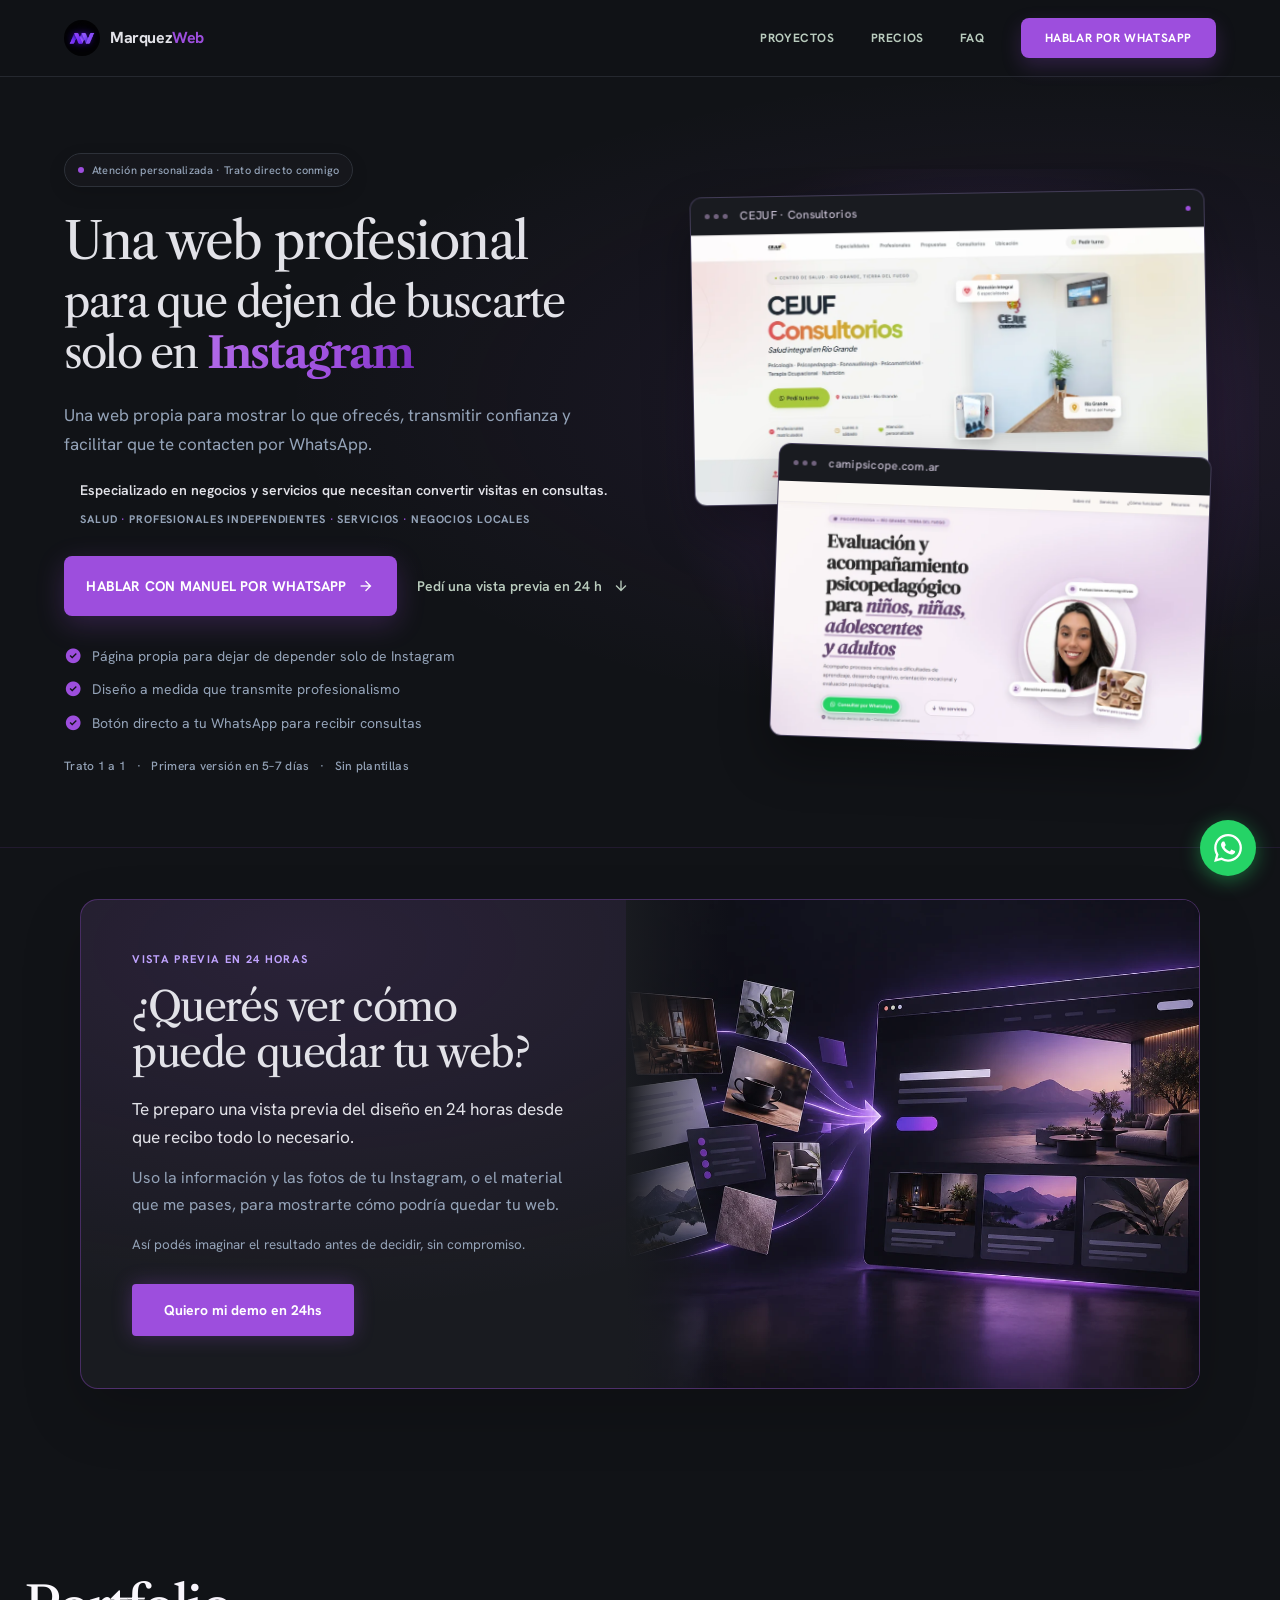
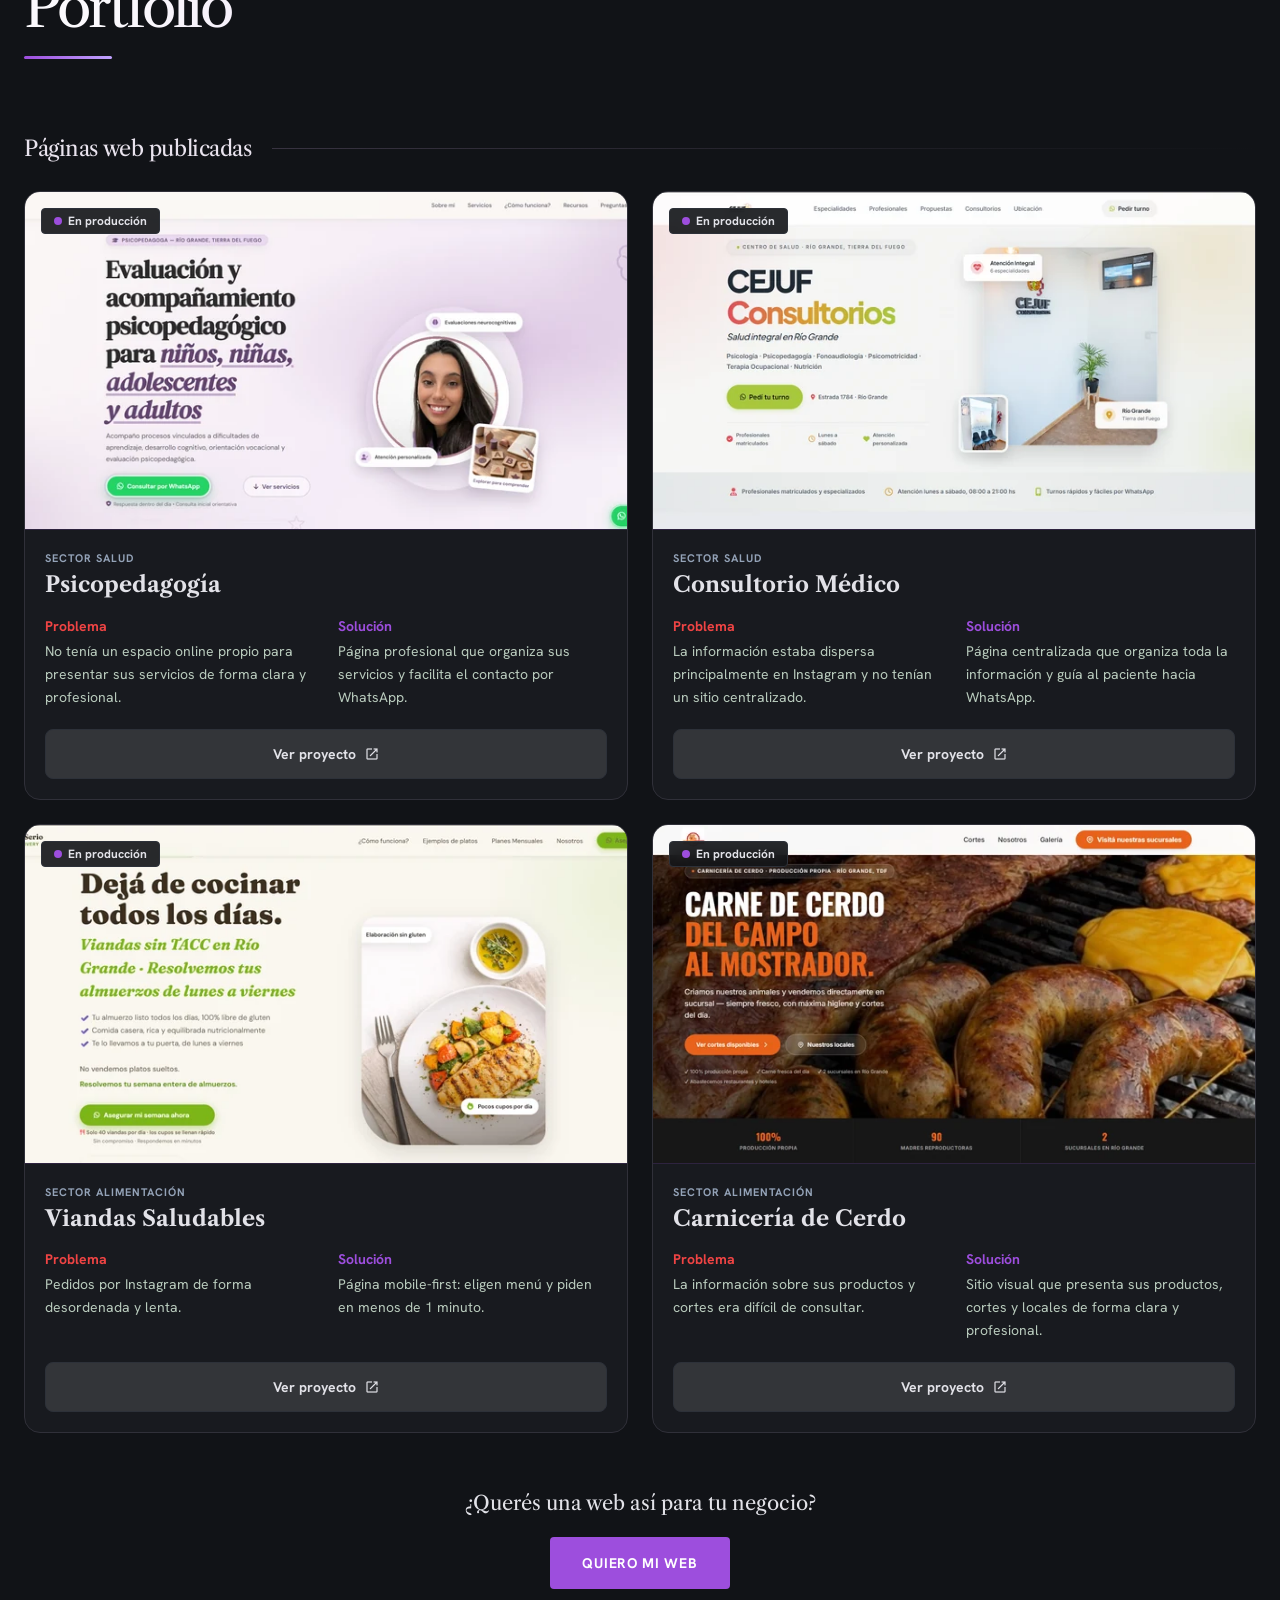
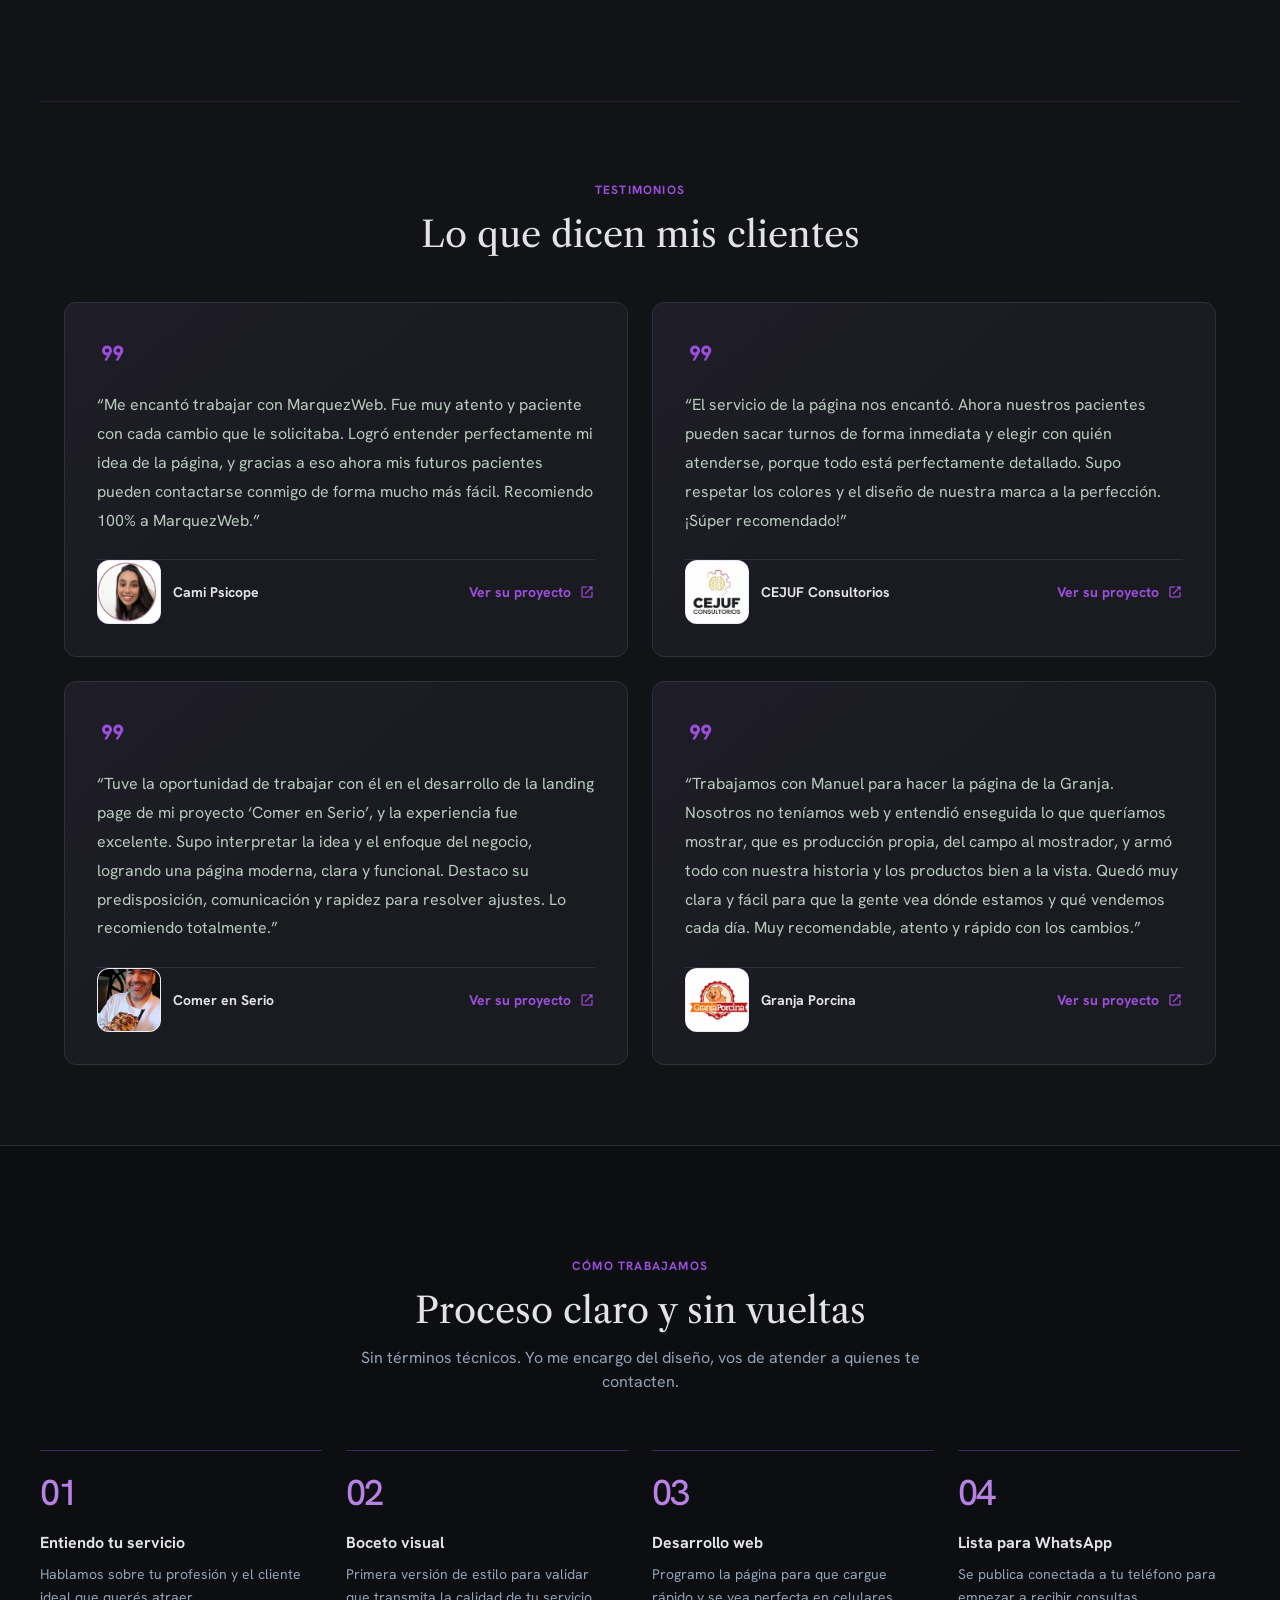
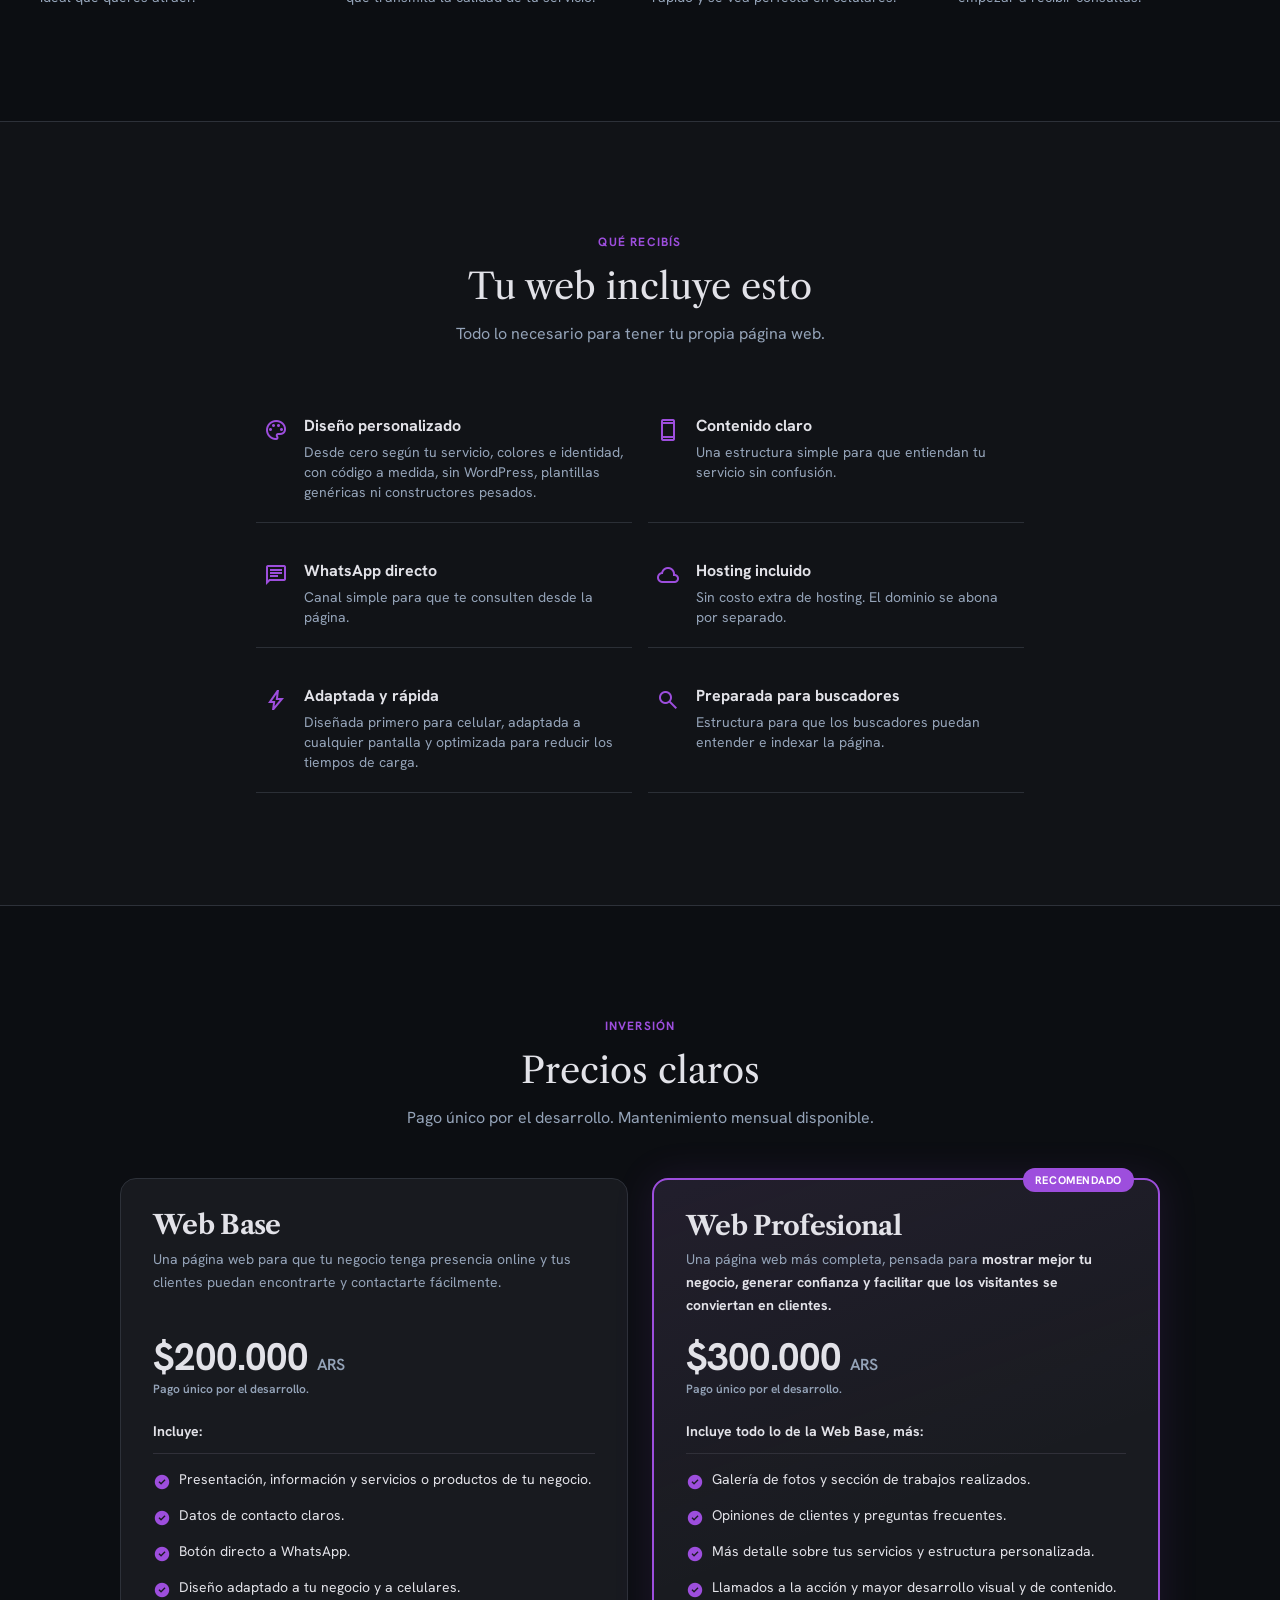
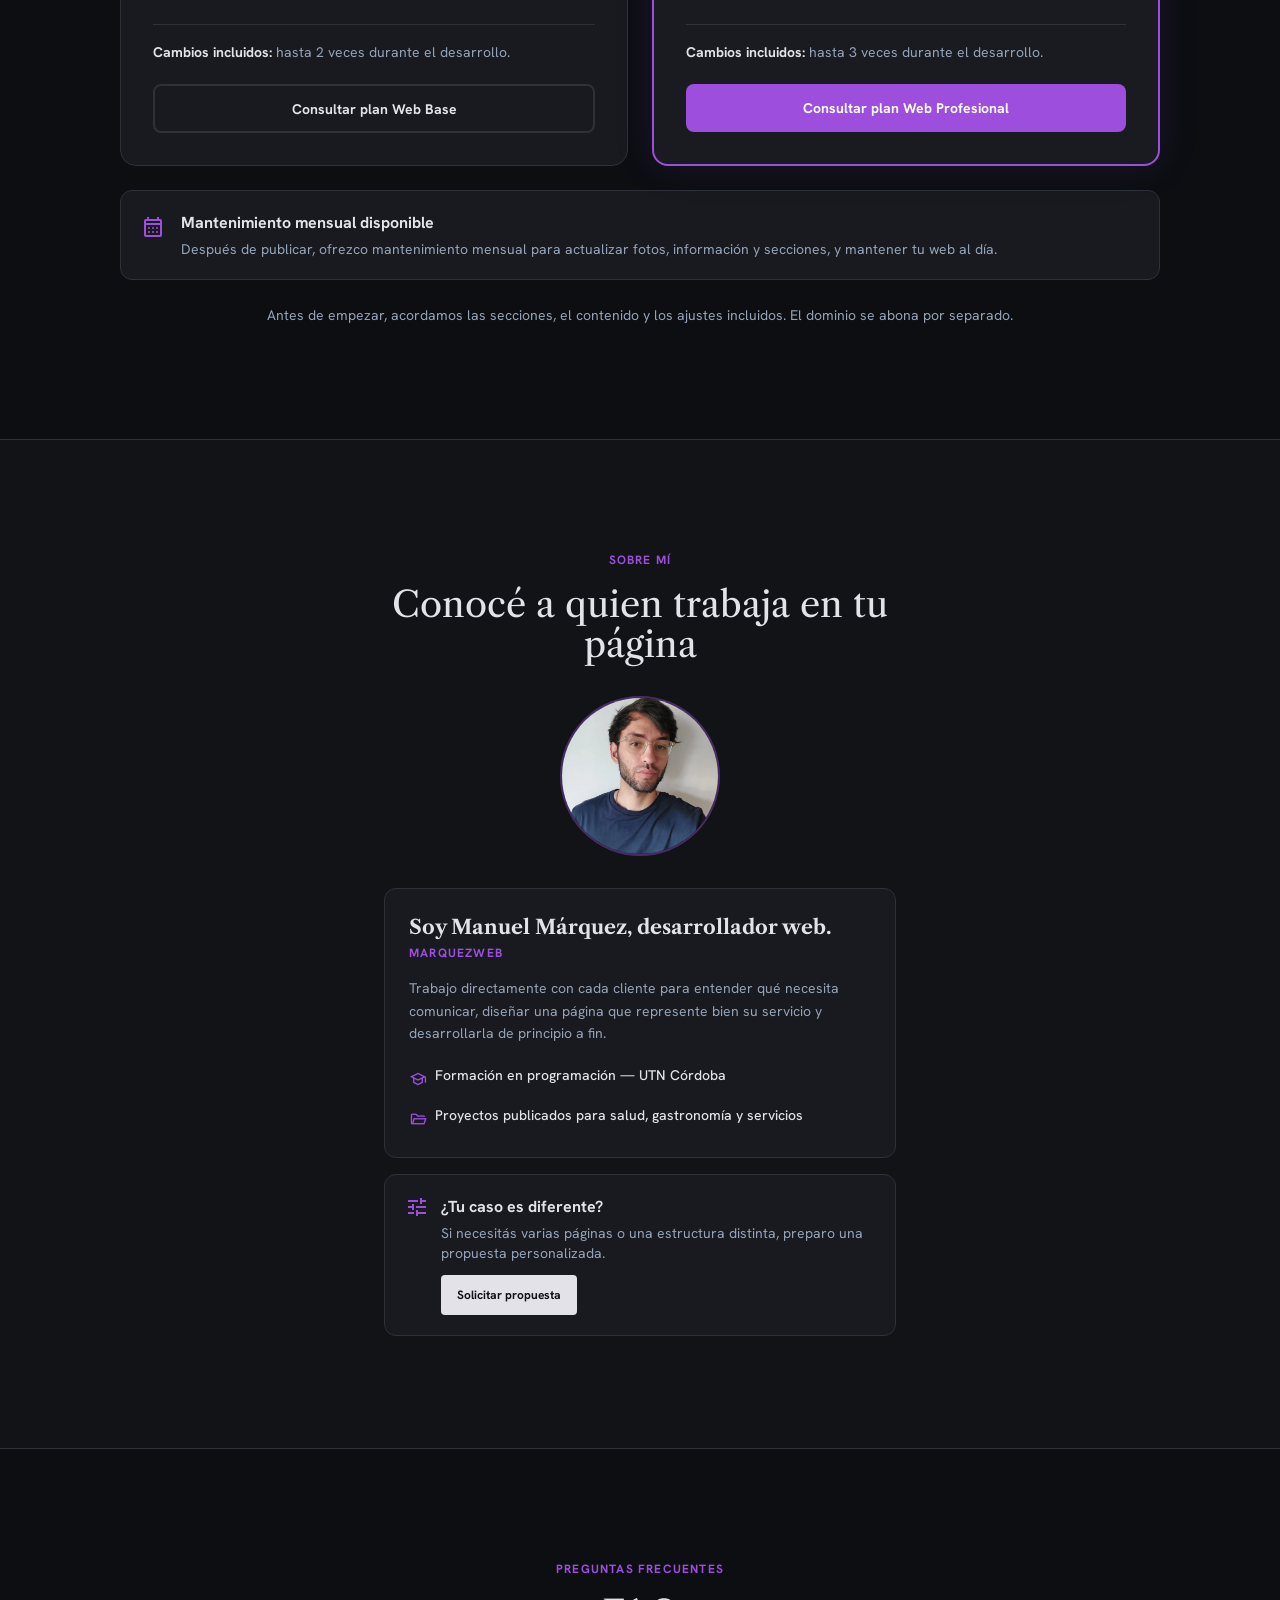
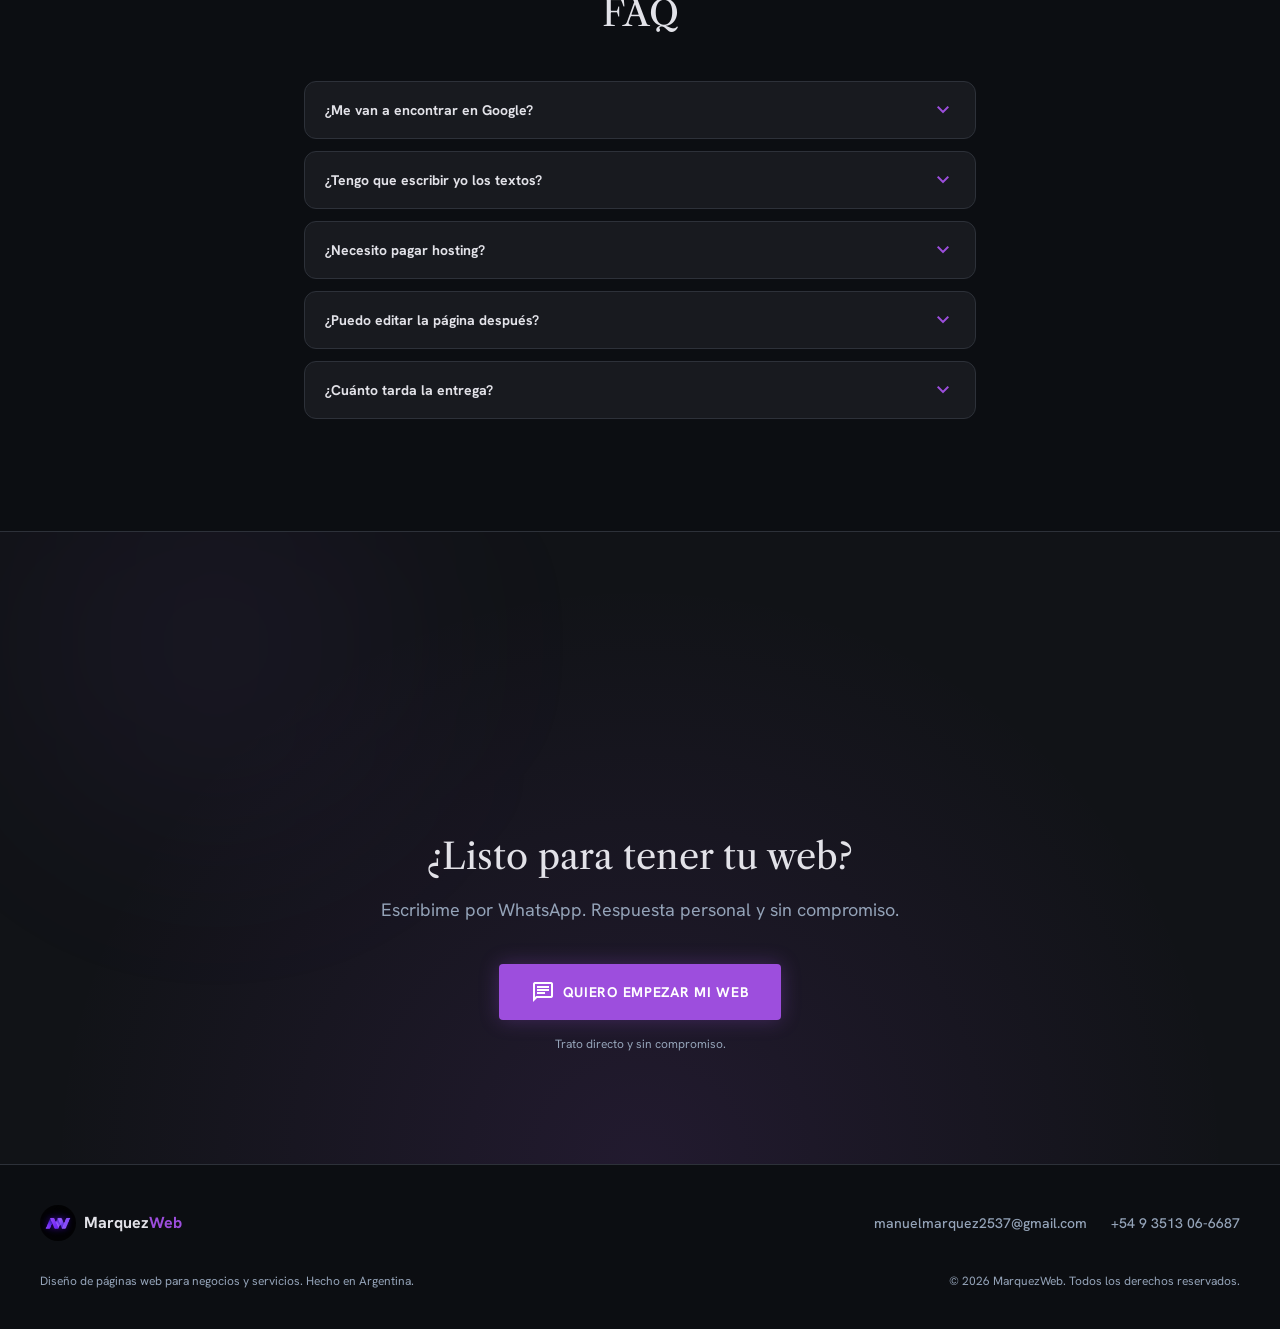
==== commit 6a124845: "Improve mobile loading performance" ====
--- a/index.html
+++ b/index.html
@@ -1,14 +1,28 @@
 <!DOCTYPE html>
 <html class="dark scroll-smooth" lang="es-AR">
 <head>
-<!-- Google Tag Manager -->
+<!-- Google Tag Manager: deferred until the visitor interacts, to protect the initial render -->
 <script>(function (w, d, s, l, i) {
-        w[l] = w[l] || []; w[l].push({
-            'gtm.start':
-                new Date().getTime(), event: 'gtm.js'
-        }); var f = d.getElementsByTagName(s)[0],
-            j = d.createElement(s), dl = l != 'dataLayer' ? '&l=' + l : ''; j.async = true; j.src =
-                'https://www.googletagmanager.com/gtm.js?id=' + i + dl; f.parentNode.insertBefore(j, f);
+        var loaded = false;
+        var events = ['pointerdown', 'keydown', 'touchstart', 'scroll'];
+        function loadTagManager() {
+            if (loaded) return;
+            loaded = true;
+            w[l] = w[l] || [];
+            w[l].push({ 'gtm.start': new Date().getTime(), event: 'gtm.js' });
+            var f = d.getElementsByTagName(s)[0];
+            var j = d.createElement(s);
+            var dl = l != 'dataLayer' ? '&l=' + l : '';
+            j.async = true;
+            j.src = 'https://www.googletagmanager.com/gtm.js?id=' + i + dl;
+            f.parentNode.insertBefore(j, f);
+            events.forEach(function (eventName) {
+                w.removeEventListener(eventName, loadTagManager);
+            });
+        }
+        events.forEach(function (eventName) {
+            w.addEventListener(eventName, loadTagManager, { once: true, passive: true });
+        });
     })(window, document, 'script', 'dataLayer', 'GTM-W598GFZP');</script>
 <!-- End Google Tag Manager -->
 <meta charset="utf-8"/>
@@ -41,8 +55,10 @@
 <link rel="apple-touch-icon" href="logo.png"/>
 <link rel="preconnect" href="https://fonts.googleapis.com"/>
 <link rel="preconnect" href="https://fonts.gstatic.com" crossorigin/>
-<link href="https://fonts.googleapis.com/css2?family=Material+Symbols+Outlined:opsz,wght,FILL,GRAD@24,400,0..1,0&display=swap" rel="stylesheet"/>
-<link href="https://fonts.googleapis.com/css2?family=Hanken+Grotesk:wght@400;500;600;700&family=Libre+Caslon+Text:wght@400;700&display=swap" rel="stylesheet"/>
+<link rel="preload" href="https://fonts.googleapis.com/css2?family=Material+Symbols+Outlined:opsz,wght,FILL,GRAD@24,400,0..1,0&display=swap" as="style" onload="this.onload=null;this.rel='stylesheet'"/>
+<link rel="preload" href="https://fonts.googleapis.com/css2?family=Hanken+Grotesk:wght@400;500;600;700&family=Libre+Caslon+Text:wght@400;700&display=swap" as="style" onload="this.onload=null;this.rel='stylesheet'"/>
+<noscript><link href="https://fonts.googleapis.com/css2?family=Material+Symbols+Outlined:opsz,wght,FILL,GRAD@24,400,0..1,0&display=swap" rel="stylesheet"/></noscript>
+<noscript><link href="https://fonts.googleapis.com/css2?family=Hanken+Grotesk:wght@400;500;600;700&family=Libre+Caslon+Text:wght@400;700&display=swap" rel="stylesheet"/></noscript>
 <link rel="stylesheet" href="output.css"/>
 <style>
   .text-gradient {
@@ -567,9 +583,6 @@
 
 <!-- HERO -->
 <section class="hero-section relative flex items-center py-16 md:py-24 lg:py-[7.5rem] overflow-hidden">
-  <video id="hero-background-video" class="hero-background-video" data-src="hero-background.mp4" autoplay muted loop playsinline preload="none" aria-hidden="true" tabindex="-1"></video>
-  <div class="hero-video-shade" aria-hidden="true"></div>
-  <button type="button" class="hero-video-toggle" id="hero-video-toggle" aria-label="Pausar video de fondo"><span class="material-symbols-outlined" aria-hidden="true">pause</span><span class="hero-video-toggle-label">Pausar</span></button>
   <div class="relative z-10 w-full max-w-container mx-auto px-5 md:px-6">
     <div class="hero-layout grid lg:grid-cols-2 gap-12 lg:gap-16 xl:gap-20 items-center">
       <!-- Copy -->
@@ -612,11 +625,11 @@
         <div class="hero-showcase">
           <figure class="showcase-window showcase-main">
             <figcaption class="showcase-toolbar"><span class="window-dots" aria-hidden="true"><i></i><i></i><i></i></span><span>CEJUF · Consultorios</span><span class="window-status" aria-hidden="true"></span></figcaption>
-            <img src="cejuf-hero.webp" alt="Proyecto real de MarquezWeb: página de CEJUF Consultorios" width="1200" height="563" loading="eager" fetchpriority="high" decoding="async"/>
+            <img src="cejuf-hero.webp" alt="Proyecto real de MarquezWeb: página de CEJUF Consultorios" width="1200" height="563" loading="lazy" fetchpriority="low" decoding="async"/>
           </figure>
           <figure class="showcase-window showcase-secondary">
             <figcaption class="showcase-toolbar"><span class="window-dots" aria-hidden="true"><i></i><i></i><i></i></span><span>camipsicope.com.ar</span></figcaption>
-            <img src="camipsicope-hero.webp" alt="Proyecto real de MarquezWeb: página de Cami Psicope" width="1200" height="530" loading="eager" decoding="async"/>
+            <img src="camipsicope-hero.webp" alt="Proyecto real de MarquezWeb: página de Cami Psicope" width="1200" height="530" loading="lazy" fetchpriority="low" decoding="async"/>
           </figure>
         </div>
       </div>
--- a/visual.css
+++ b/visual.css
@@ -15,12 +15,6 @@
   background: radial-gradient(ellipse at 83% 42%, rgba(157,78,221,.1), transparent 52%), #111317;
   border-bottom: 1px solid rgba(157,78,221,.12);
 }
-.hero-background-video { position: absolute; inset: 0; z-index: 0; width: 100%; height: 100%; object-fit: cover; object-position: center; opacity: 0; pointer-events: none; transition: opacity .7s ease; }
-.hero-section.video-playing .hero-background-video { opacity: .82; }
-.hero-video-shade { position: absolute; inset: 0; z-index: 1; pointer-events: none; background: linear-gradient(90deg, rgba(17,19,23,.9), rgba(17,19,23,.64) 52%, rgba(17,19,23,.38)), linear-gradient(0deg, rgba(17,19,23,.55), transparent 55%); }
-.hero-video-toggle { position: absolute; right: 1.25rem; bottom: 1rem; z-index: 11; display: none; align-items: center; gap: .35rem; padding: .5rem .75rem; border: 1px solid rgba(192,163,255,.35); border-radius: 999px; background: rgba(17,19,23,.78); color: #f6f2f9; font: 600 .75rem/1 'Hanken Grotesk', sans-serif; cursor: pointer; backdrop-filter: blur(10px); }
-.hero-section.video-ready .hero-video-toggle { display: inline-flex; }
-.hero-video-toggle .material-symbols-outlined { font-size: 1rem; }
 .hero-layout { gap: 3rem; }
 .hero-copy { min-width: 0; }
 .hero-badge { margin-bottom: 1.6rem; padding: .5rem .8rem; }
@@ -201,9 +195,6 @@
 }
 @media (max-width: 767px) {
   .hero-section { padding-top: 1.75rem; padding-bottom: 2.5rem; }
-  .hero-background-video { object-position: 68% center; }
-  .hero-video-shade { background: linear-gradient(180deg, rgba(17,19,23,.84), rgba(17,19,23,.67) 65%, rgba(17,19,23,.82)); }
-  .hero-video-toggle { right: .75rem; bottom: .5rem; }
   .hero-title { font-size: clamp(2.1rem, 7vw, 3rem); }
   .hero-badge { max-width: 100%; margin-bottom: 1.1rem; }
   .hero-badge > span:last-child { font-size: .7rem; }
@@ -229,8 +220,6 @@
 }
 @media (prefers-reduced-motion: reduce) {
   html { scroll-behavior: auto !important; }
-  .hero-background-video { display: none; }
-  .hero-video-toggle { display: none !important; }
   .motion-ready .reveal:not(.is-visible) { opacity: 1; transform: none; }
   .showcase-main, .showcase-secondary { transform: none; }
   .card-lift:hover, .btn-primary-motion:hover, .btn-wa-motion:hover { transform: none; }
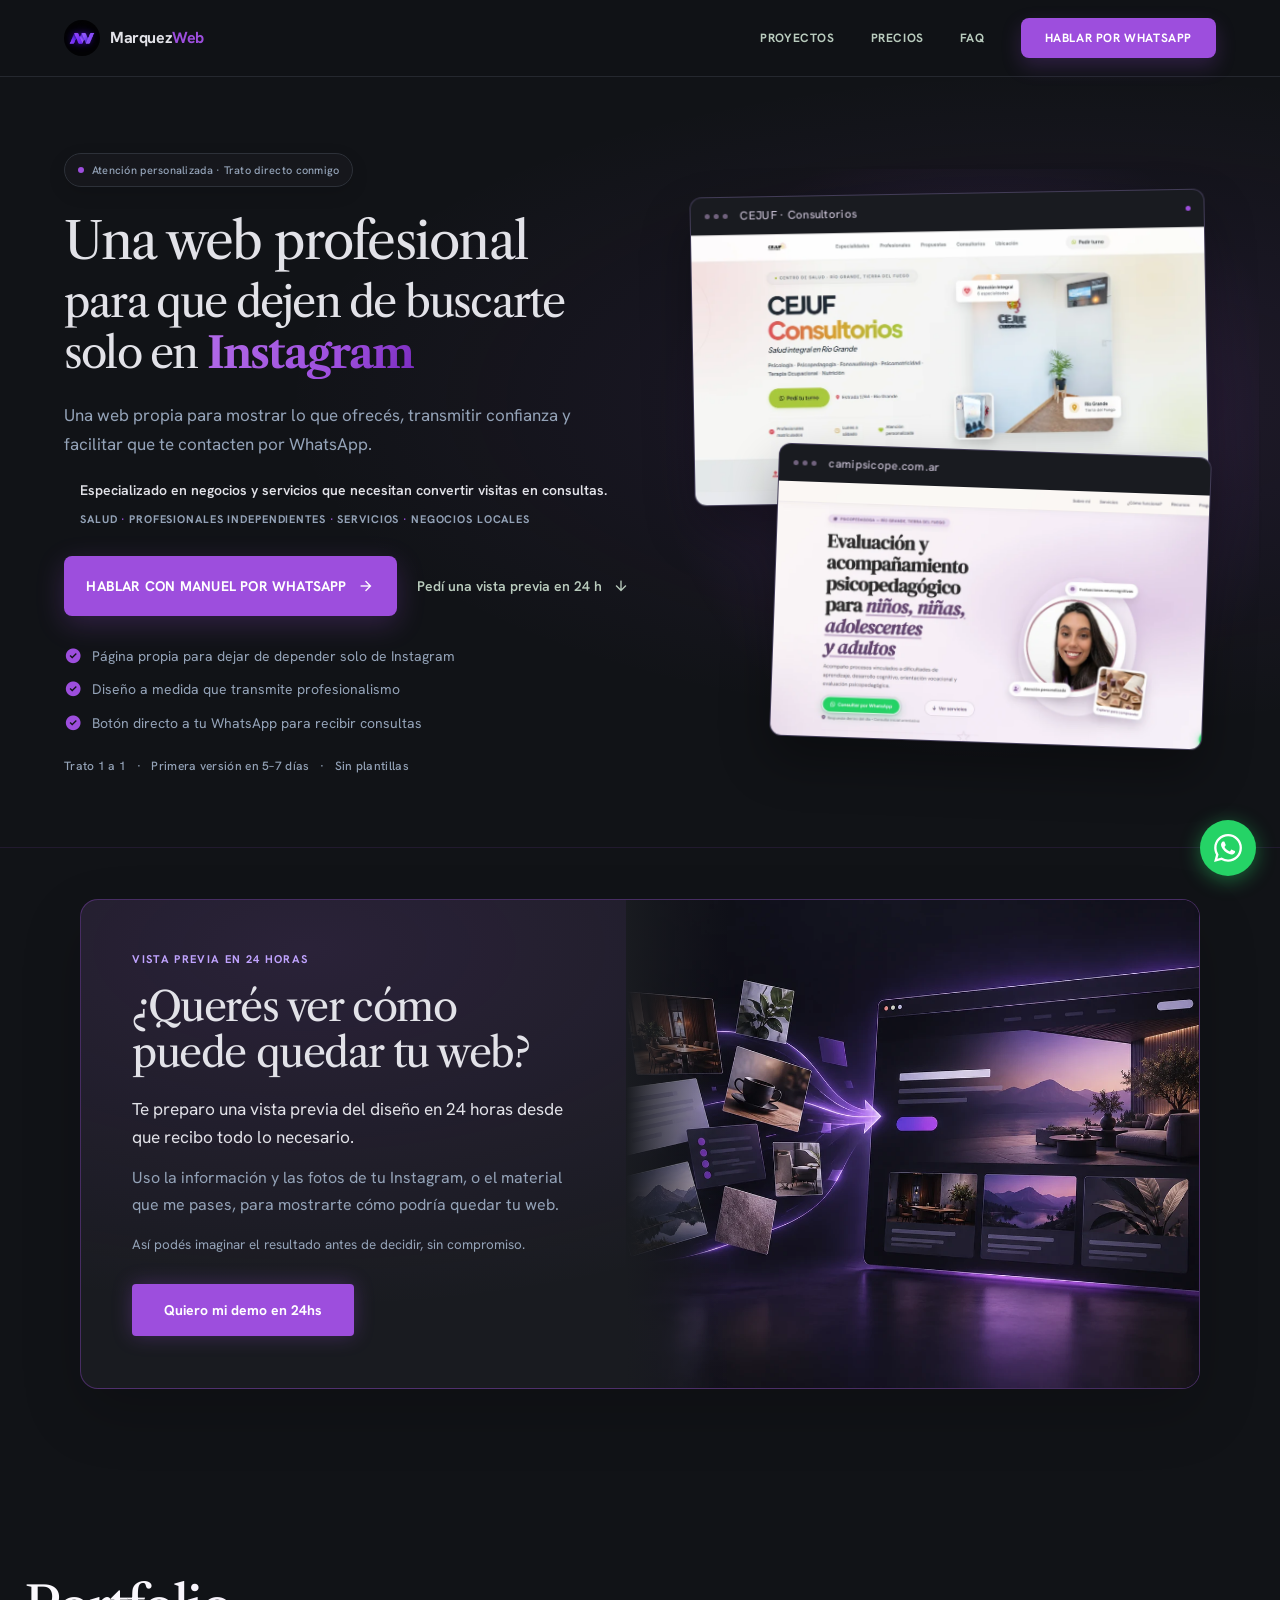
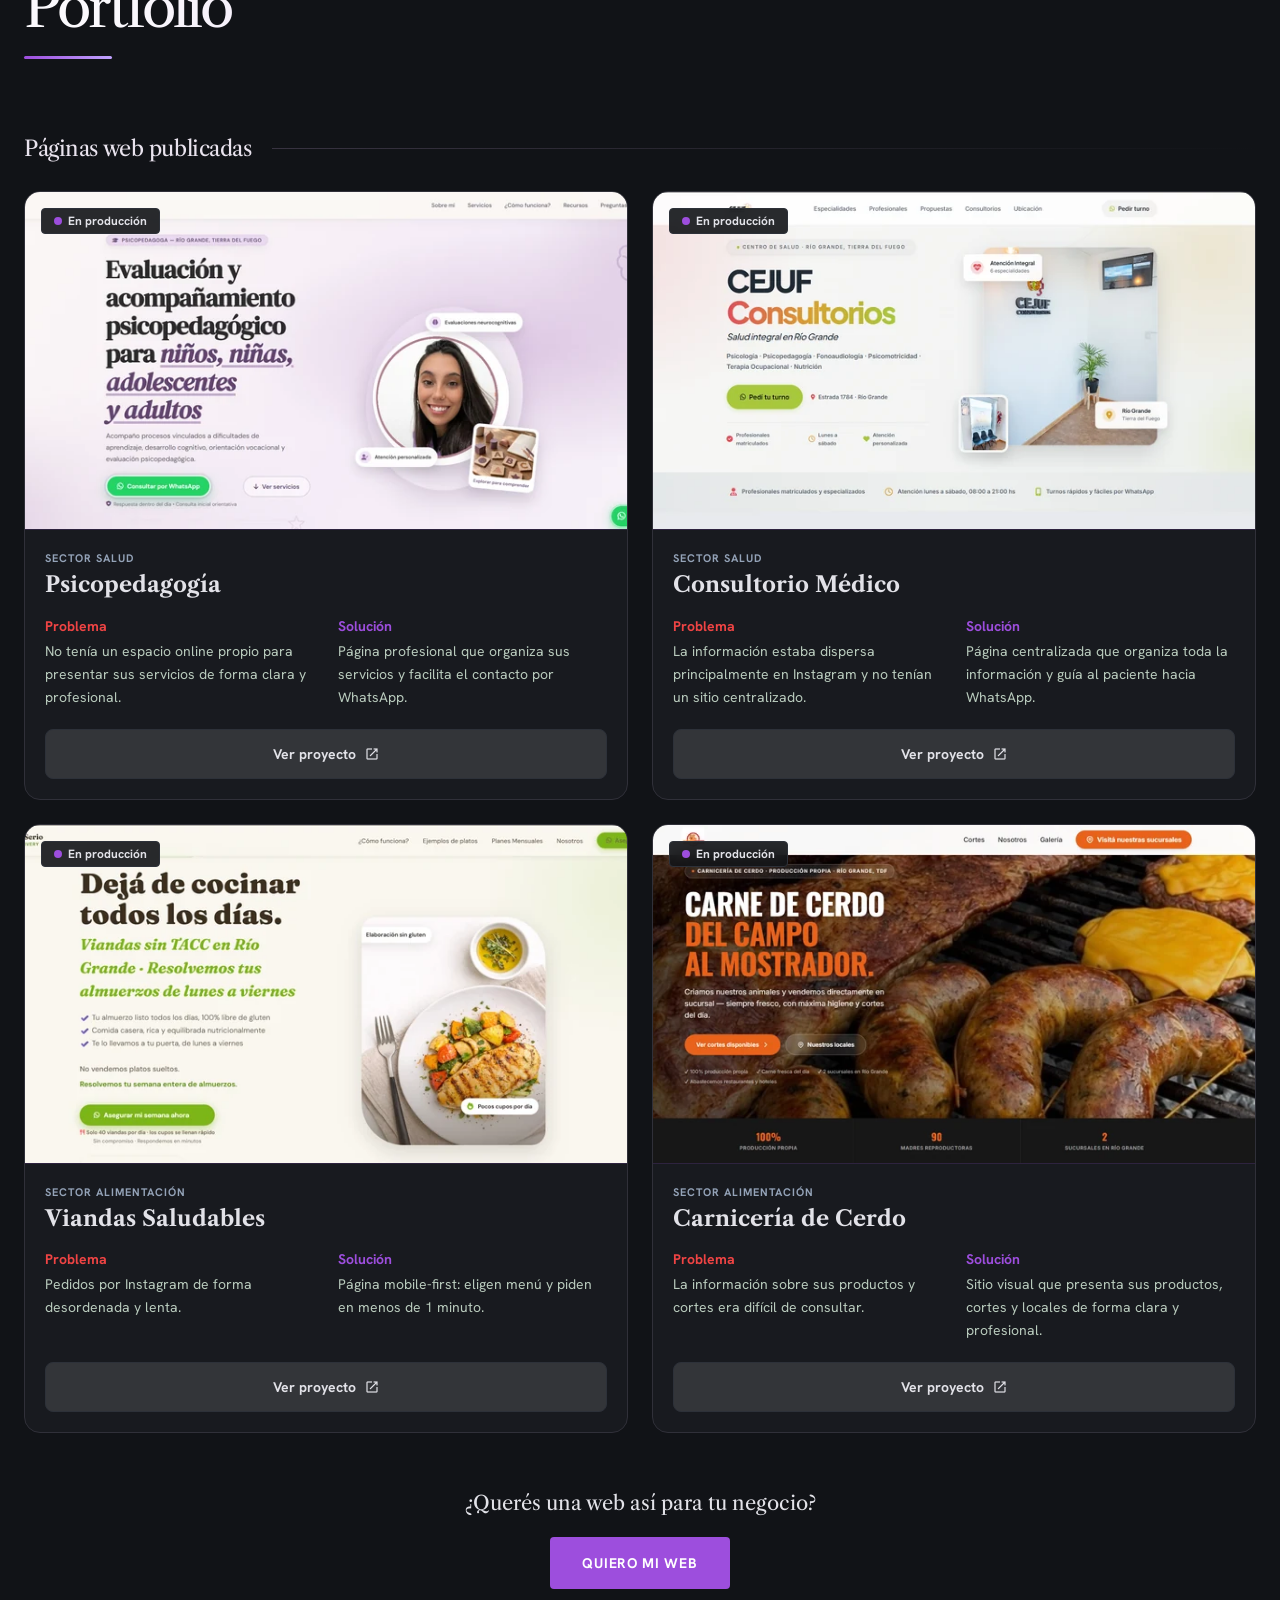
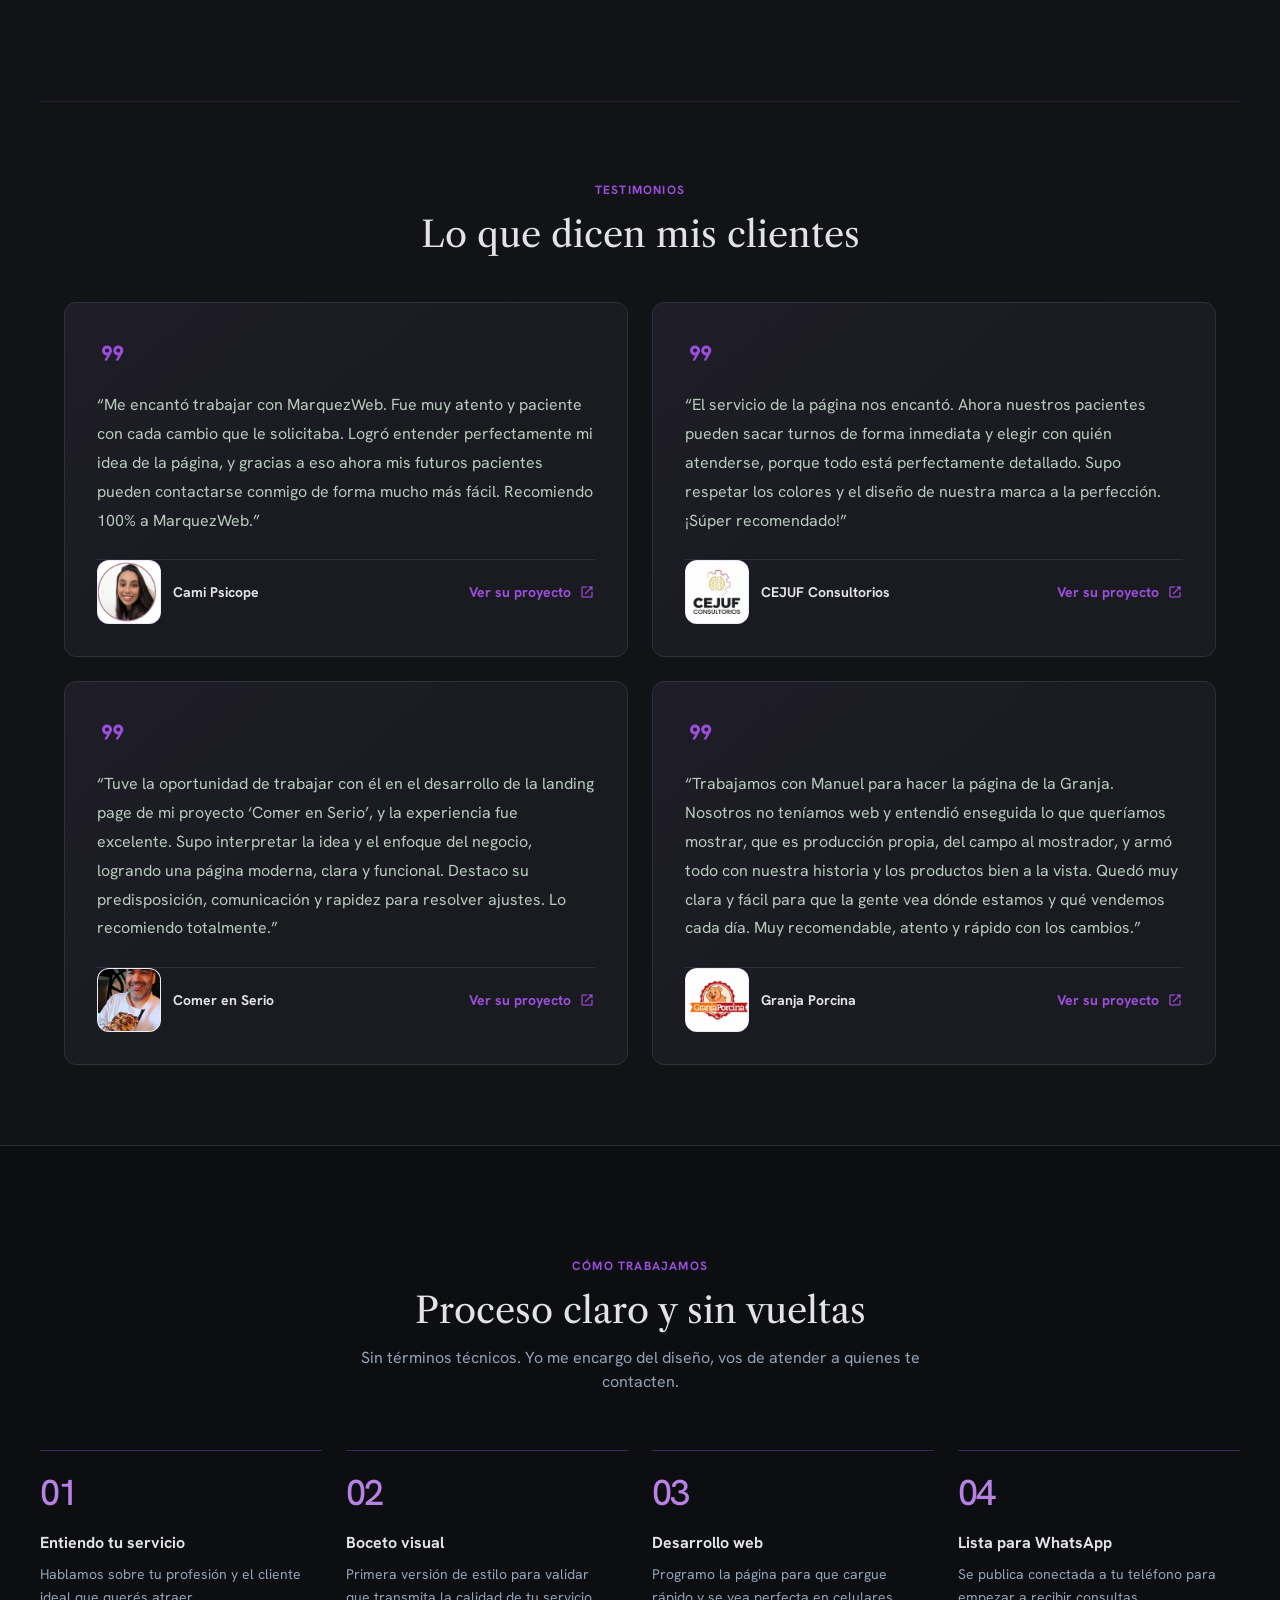
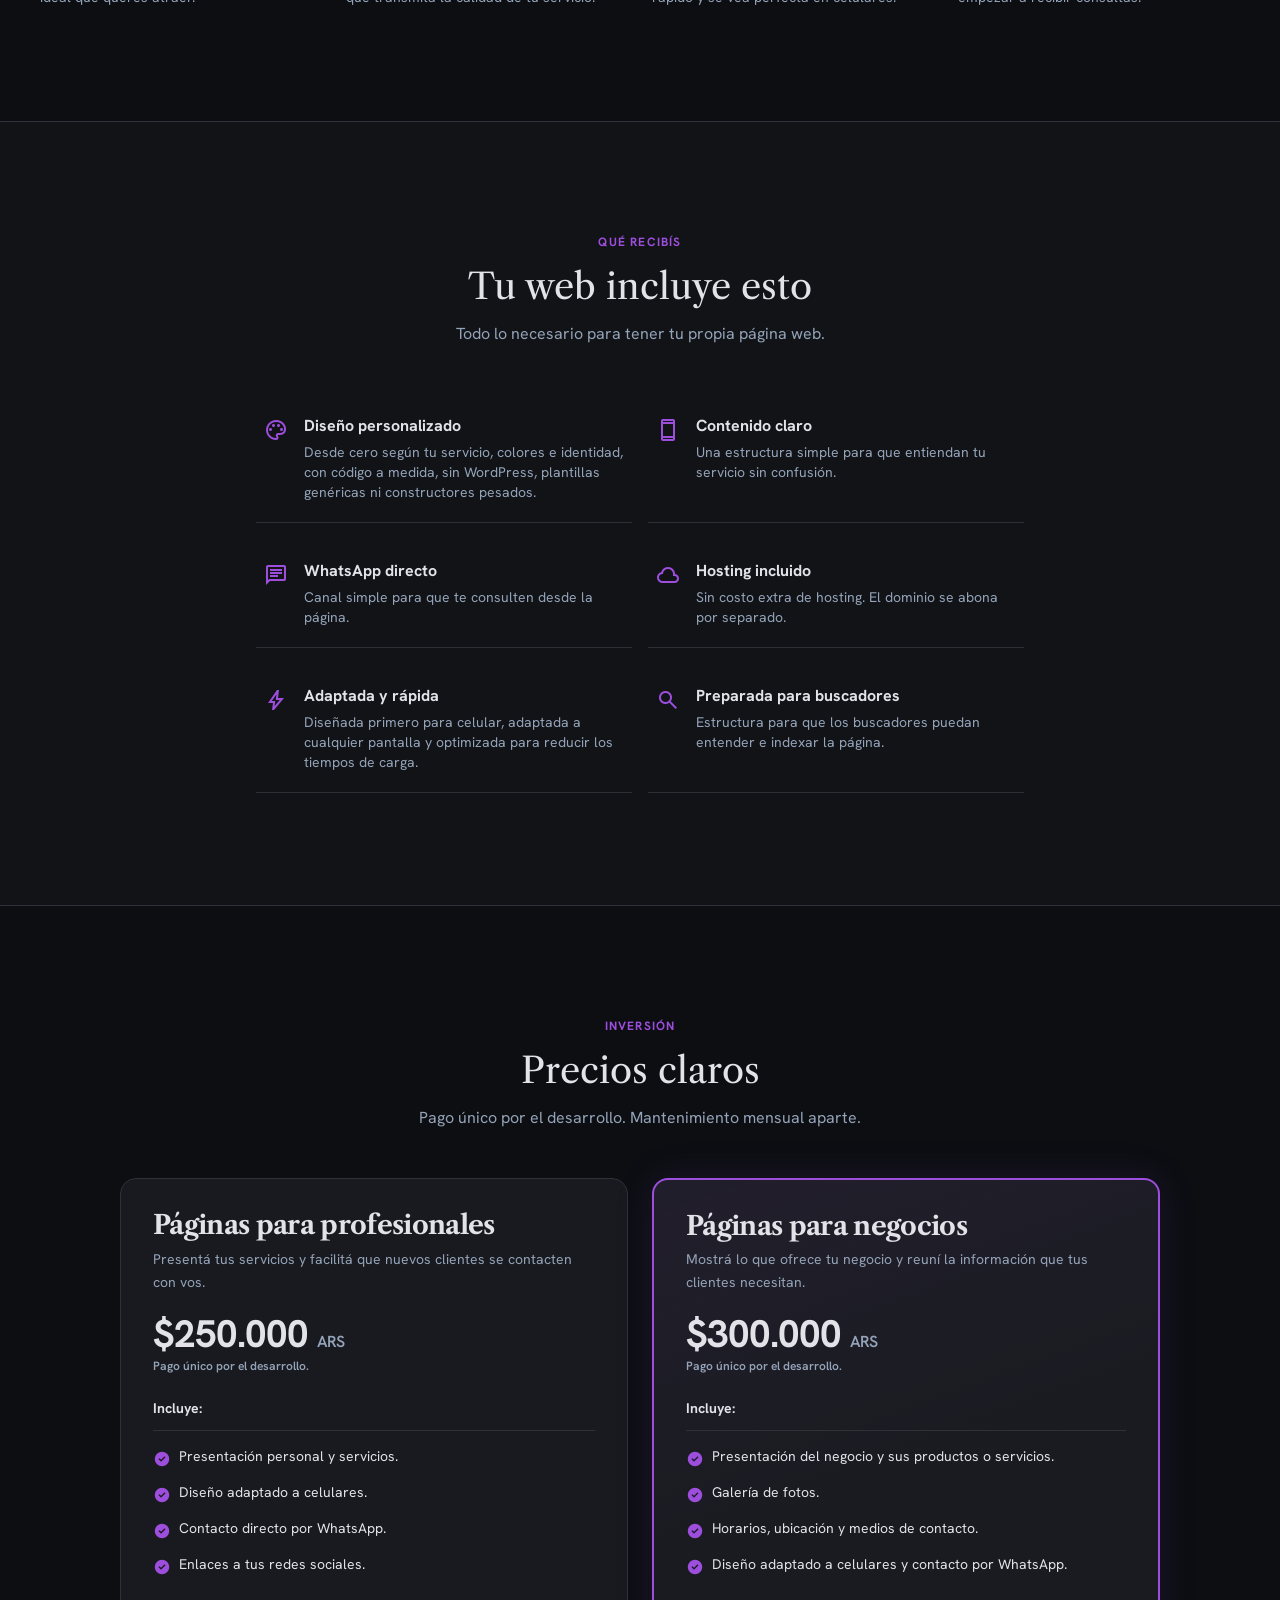
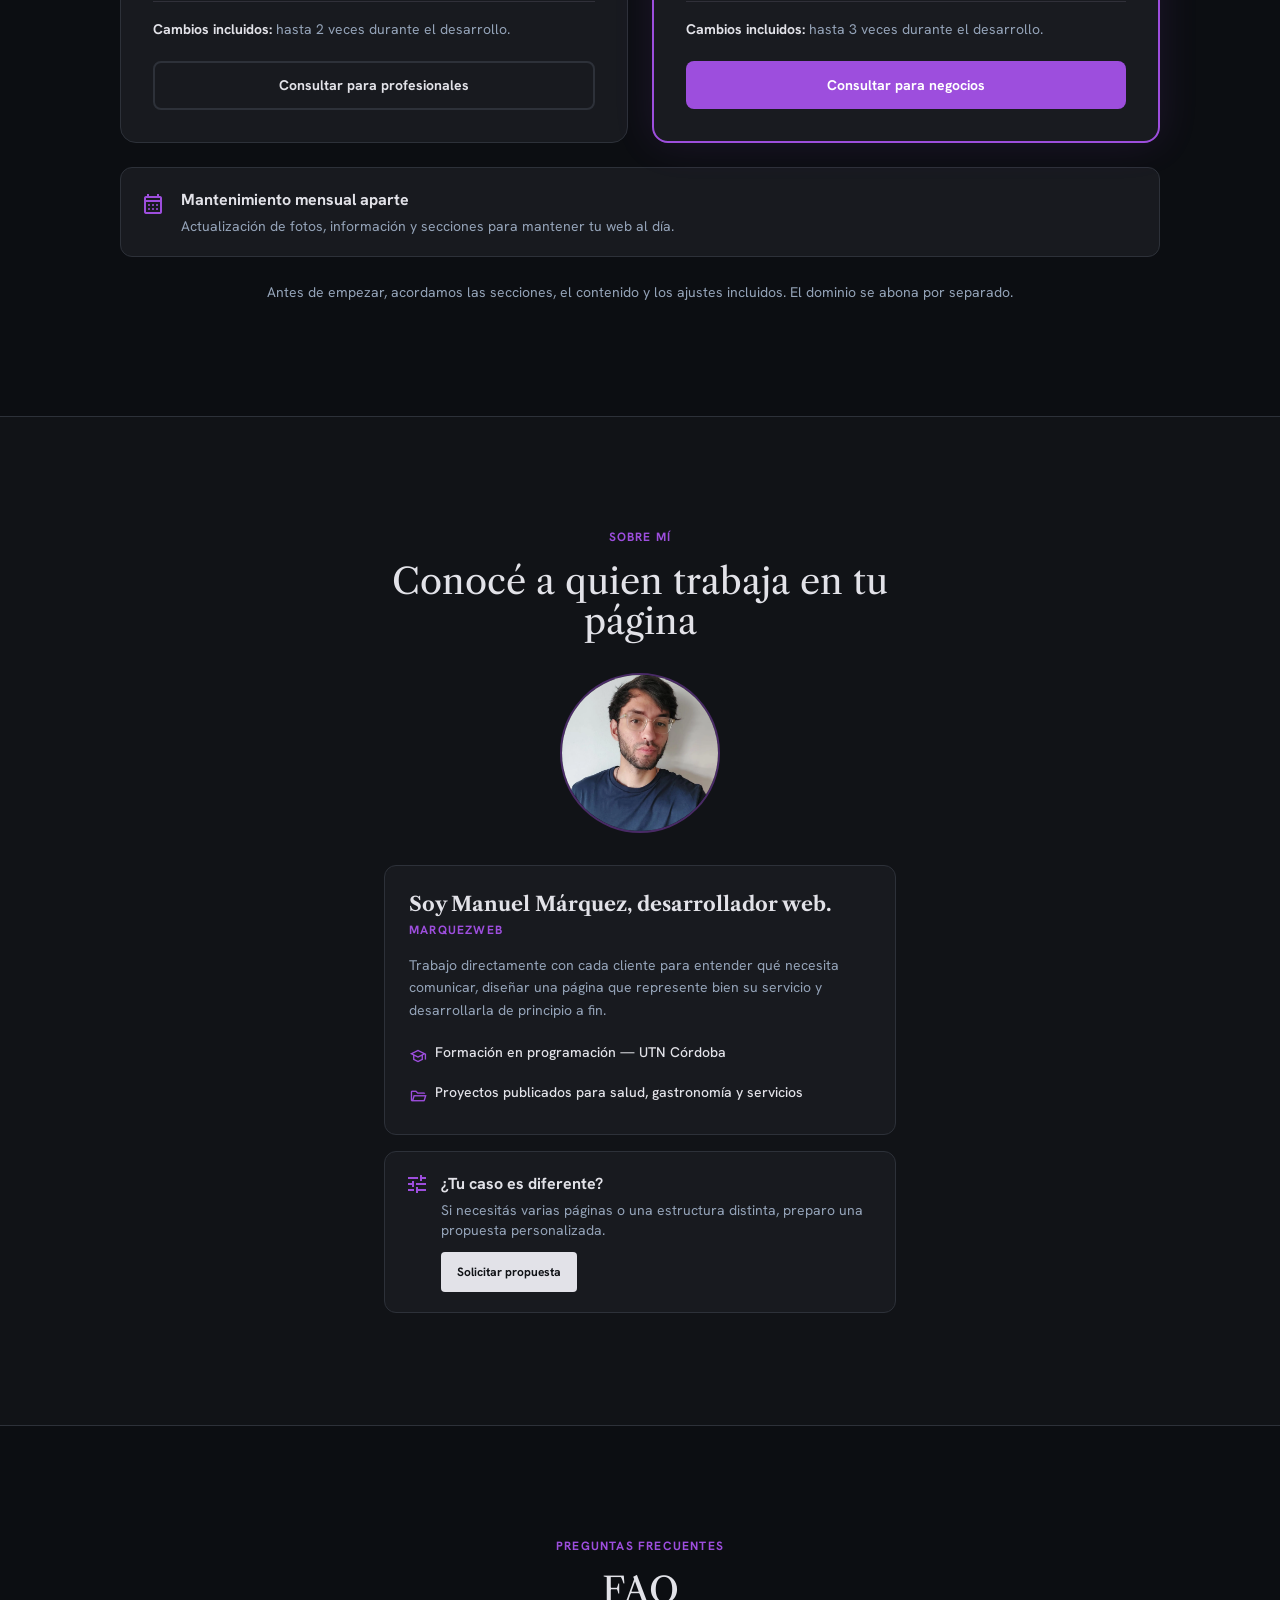
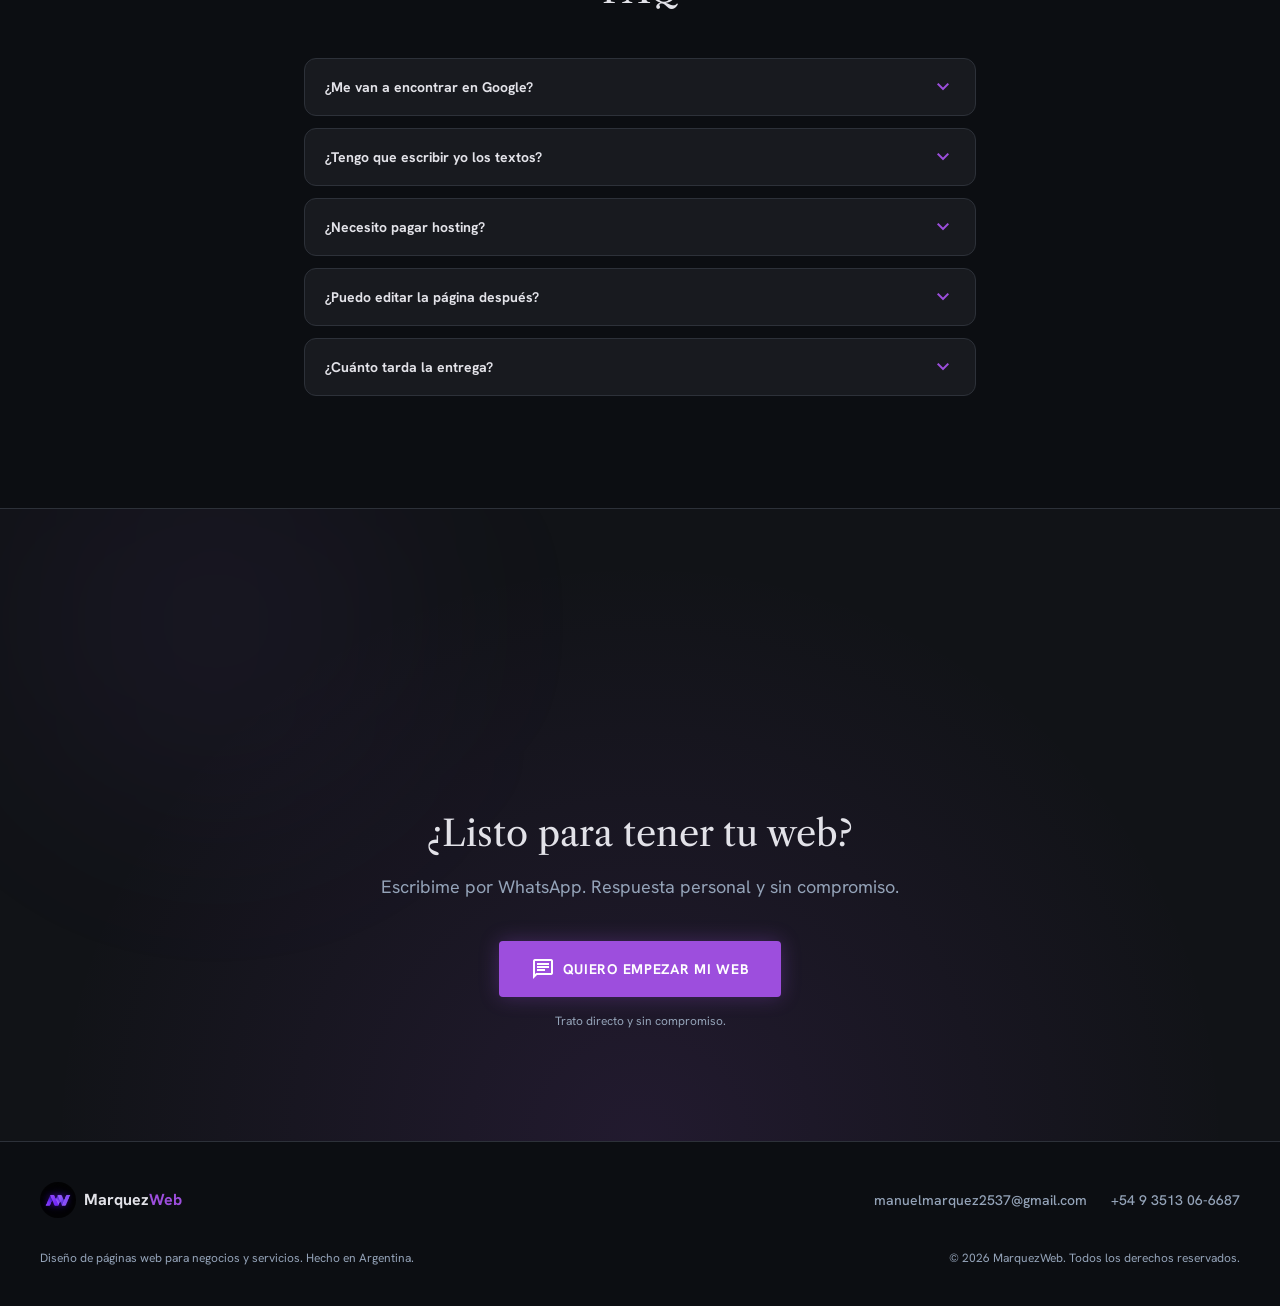
==== commit 7f993bda: "Update pricing for professionals and businesses" ====
--- a/index.html
+++ b/index.html
@@ -515,20 +515,20 @@
     },
     {
       "@type": "Service",
-      "@id": "https://marquezweb.com.ar/#web-base",
-      "name": "Web Base",
+      "@id": "https://marquezweb.com.ar/#web-profesionales",
+      "name": "Páginas para profesionales",
       "serviceType": "Diseño y desarrollo de páginas web",
-      "description": "Una página web para que tu negocio tenga presencia online y tus clientes puedan encontrarte y contactarte fácilmente.",
+      "description": "Presentá tus servicios y facilitá que nuevos clientes se contacten con vos.",
       "provider": { "@id": "https://marquezweb.com.ar/#organization" },
       "areaServed": { "@type": "Country", "name": "Argentina" },
-      "offers": { "@type": "Offer", "price": "200000", "priceCurrency": "ARS", "url": "https://marquezweb.com.ar/#precios" }
+      "offers": { "@type": "Offer", "price": "250000", "priceCurrency": "ARS", "url": "https://marquezweb.com.ar/#precios" }
     },
     {
       "@type": "Service",
-      "@id": "https://marquezweb.com.ar/#web-profesional",
-      "name": "Web Profesional",
+      "@id": "https://marquezweb.com.ar/#web-negocios",
+      "name": "Páginas para negocios",
       "serviceType": "Diseño y desarrollo de páginas web",
-      "description": "Una página web más completa, pensada para mostrar mejor tu negocio, generar confianza y facilitar que los visitantes se conviertan en clientes.",
+      "description": "Mostrá lo que ofrece tu negocio y reuní la información que tus clientes necesitan.",
       "provider": { "@id": "https://marquezweb.com.ar/#organization" },
       "areaServed": { "@type": "Country", "name": "Argentina" },
       "offers": { "@type": "Offer", "price": "300000", "priceCurrency": "ARS", "url": "https://marquezweb.com.ar/#precios" }
@@ -602,7 +602,7 @@
           <p class="mt-2.5 text-[11px] font-bold uppercase tracking-[0.08em] leading-relaxed text-text-muted">Salud <span class="mx-1.5 text-primary">·</span> Profesionales independientes <span class="mx-1.5 text-primary">·</span> Servicios <span class="mx-1.5 text-primary">·</span> Negocios locales</p>
         </div>
         <div class="hero-actions hero-in hero-in-d4 flex flex-col sm:flex-row gap-5 items-start sm:items-center">
-          <a class="hero-cta cta-once btn-primary-motion glow-violet-hover inline-flex min-h-14 items-center justify-center gap-2.5 bg-primary text-white text-sm font-bold tracking-wider uppercase px-8 py-4 rounded-lg hover:bg-primary-container transition-all shadow-[0_12px_28px_rgba(157,78,221,0.3)] w-full sm:w-auto" href="https://wa.me/5493513066687?text=Hola%20Manuel.%0A%0AVengo%20de%20tu%20web.%0ASoy%20%5Bprofesi%C3%B3n%5D%20y%20quiero%20una%20Web%20Base%20para%20conseguir%20m%C3%A1s%20consultas%20por%20WhatsApp.%0A%0A%C2%BFPod%C3%A9s%20contarme%20c%C3%B3mo%20trabaj%C3%A1s%3F" target="_blank" rel="noopener noreferrer">
+          <a class="hero-cta cta-once btn-primary-motion glow-violet-hover inline-flex min-h-14 items-center justify-center gap-2.5 bg-primary text-white text-sm font-bold tracking-wider uppercase px-8 py-4 rounded-lg hover:bg-primary-container transition-all shadow-[0_12px_28px_rgba(157,78,221,0.3)] w-full sm:w-auto" href="https://wa.me/5493513066687?text=Hola%20Manuel.%0A%0AVengo%20de%20tu%20web.%0ASoy%20%5Bprofesi%C3%B3n%5D%20y%20quiero%20una%20p%C3%A1gina%20web%20para%20conseguir%20m%C3%A1s%20consultas%20por%20WhatsApp.%0A%0A%C2%BFPod%C3%A9s%20contarme%20c%C3%B3mo%20trabaj%C3%A1s%3F" target="_blank" rel="noopener noreferrer">
             Hablar con Manuel por WhatsApp
             <span class="material-symbols-outlined text-lg">arrow_forward</span>
           </a>
@@ -851,48 +851,47 @@
     <div class="text-center mb-12">
       <span class="text-xs font-bold tracking-widest uppercase text-primary mb-4 block">Inversión</span>
       <h2 class="font-display text-2xl md:text-4xl text-on-surface mb-4">Precios claros</h2>
-      <p class="text-text-muted">Pago único por el desarrollo. Mantenimiento mensual disponible.</p>
+      <p class="text-text-muted">Pago único por el desarrollo. Mantenimiento mensual aparte.</p>
     </div>
     <div class="pricing-grid grid md:grid-cols-2 gap-6 items-stretch">
-      <!-- Web Base 200 -->
+      <!-- Páginas para profesionales -->
       <div class="card-lift bg-surface-card border border-border-subtle rounded-xl p-7 flex flex-col">
-        <h3 class="font-display text-xl font-bold text-on-surface">Web Base</h3>
-        <p class="text-sm text-text-muted mt-2 leading-relaxed">Una página web para que tu negocio tenga presencia online y tus clientes puedan encontrarte y contactarte fácilmente.</p>
-        <p class="mt-5 text-4xl font-bold tracking-tight">$200.000 <span class="text-base font-semibold text-text-muted">ARS</span></p>
+        <h3 class="font-display text-xl font-bold text-on-surface">Páginas para profesionales</h3>
+        <p class="text-sm text-text-muted mt-2 leading-relaxed">Presentá tus servicios y facilitá que nuevos clientes se contacten con vos.</p>
+        <p class="mt-5 text-4xl font-bold tracking-tight">$250.000 <span class="text-base font-semibold text-text-muted">ARS</span></p>
         <p class="text-xs font-semibold text-text-muted mt-1">Pago único por el desarrollo.</p>
         <p class="mt-6 text-sm font-bold text-on-surface">Incluye:</p>
         <ul class="mt-3 space-y-3 text-sm font-medium flex-grow">
-          <li class="flex gap-2"><span class="material-symbols-outlined text-primary text-lg" style="font-variation-settings:'FILL' 1">check_circle</span> Presentación, información y servicios o productos de tu negocio.</li>
-          <li class="flex gap-2"><span class="material-symbols-outlined text-primary text-lg" style="font-variation-settings:'FILL' 1">check_circle</span> Datos de contacto claros.</li>
-          <li class="flex gap-2"><span class="material-symbols-outlined text-primary text-lg" style="font-variation-settings:'FILL' 1">check_circle</span> Botón directo a WhatsApp.</li>
-          <li class="flex gap-2"><span class="material-symbols-outlined text-primary text-lg" style="font-variation-settings:'FILL' 1">check_circle</span> Diseño adaptado a tu negocio y a celulares.</li>
+          <li class="flex gap-2"><span class="material-symbols-outlined text-primary text-lg" style="font-variation-settings:'FILL' 1">check_circle</span> Presentación personal y servicios.</li>
+          <li class="flex gap-2"><span class="material-symbols-outlined text-primary text-lg" style="font-variation-settings:'FILL' 1">check_circle</span> Diseño adaptado a celulares.</li>
+          <li class="flex gap-2"><span class="material-symbols-outlined text-primary text-lg" style="font-variation-settings:'FILL' 1">check_circle</span> Contacto directo por WhatsApp.</li>
+          <li class="flex gap-2"><span class="material-symbols-outlined text-primary text-lg" style="font-variation-settings:'FILL' 1">check_circle</span> Enlaces a tus redes sociales.</li>
         </ul>
         <p class="mt-6 text-sm text-text-muted leading-relaxed"><strong class="text-on-surface">Cambios incluidos:</strong> hasta 2 veces durante el desarrollo.</p>
-        <a class="mt-8 w-full inline-flex justify-center items-center min-h-12 rounded border-2 border-border-subtle hover:border-on-surface text-sm font-bold transition-colors" href="https://wa.me/5493513066687?text=Hola%20Manuel.%0A%0AVengo%20de%20tu%20web%20y%20quiero%20consultar%20por%20el%20plan%20Web%20Base%20de%20%24200.000%20ARS." target="_blank" rel="noopener noreferrer">Consultar plan Web Base</a>
-      </div>
-      <!-- Pro 300 -->
+        <a class="mt-8 w-full inline-flex justify-center items-center min-h-12 rounded border-2 border-border-subtle hover:border-on-surface text-sm font-bold transition-colors" href="https://wa.me/5493513066687?text=Hola%20Manuel.%0A%0AQuiero%20consultar%20por%20una%20p%C3%A1gina%20para%20profesionales%20de%20%24250.000%20ARS." target="_blank" rel="noopener noreferrer">Consultar para profesionales</a>
+      </div>
+      <!-- Páginas para negocios -->
       <div class="card-lift relative bg-surface-card border-2 border-primary rounded-xl p-7 flex flex-col shadow-[0_0_40px_rgba(157,78,221,0.12)]">
-        <span class="absolute -top-3 right-6 bg-primary text-white text-[11px] font-bold uppercase tracking-wider px-3 py-1 rounded-full">Recomendado</span>
-        <h3 class="font-display text-xl font-bold text-on-surface">Web Profesional</h3>
-        <p class="text-sm text-text-muted mt-2 leading-relaxed">Una página web más completa, pensada para <strong class="text-on-surface">mostrar mejor tu negocio, generar confianza y facilitar que los visitantes se conviertan en clientes.</strong></p>
+        <h3 class="font-display text-xl font-bold text-on-surface">Páginas para negocios</h3>
+        <p class="text-sm text-text-muted mt-2 leading-relaxed">Mostrá lo que ofrece tu negocio y reuní la información que tus clientes necesitan.</p>
         <p class="mt-5 text-4xl font-bold tracking-tight">$300.000 <span class="text-base font-semibold text-text-muted">ARS</span></p>
         <p class="text-xs font-semibold text-text-muted mt-1">Pago único por el desarrollo.</p>
-        <p class="mt-6 text-sm font-bold text-on-surface">Incluye todo lo de la Web Base, más:</p>
+        <p class="mt-6 text-sm font-bold text-on-surface">Incluye:</p>
         <ul class="mt-3 space-y-3 text-sm font-medium flex-grow">
-          <li class="flex gap-2"><span class="material-symbols-outlined text-primary text-lg" style="font-variation-settings:'FILL' 1">check_circle</span> Galería de fotos y sección de trabajos realizados.</li>
-          <li class="flex gap-2"><span class="material-symbols-outlined text-primary text-lg" style="font-variation-settings:'FILL' 1">check_circle</span> Opiniones de clientes y preguntas frecuentes.</li>
-          <li class="flex gap-2"><span class="material-symbols-outlined text-primary text-lg" style="font-variation-settings:'FILL' 1">check_circle</span> Más detalle sobre tus servicios y estructura personalizada.</li>
-          <li class="flex gap-2"><span class="material-symbols-outlined text-primary text-lg" style="font-variation-settings:'FILL' 1">check_circle</span> Llamados a la acción y mayor desarrollo visual y de contenido.</li>
+          <li class="flex gap-2"><span class="material-symbols-outlined text-primary text-lg" style="font-variation-settings:'FILL' 1">check_circle</span> Presentación del negocio y sus productos o servicios.</li>
+          <li class="flex gap-2"><span class="material-symbols-outlined text-primary text-lg" style="font-variation-settings:'FILL' 1">check_circle</span> Galería de fotos.</li>
+          <li class="flex gap-2"><span class="material-symbols-outlined text-primary text-lg" style="font-variation-settings:'FILL' 1">check_circle</span> Horarios, ubicación y medios de contacto.</li>
+          <li class="flex gap-2"><span class="material-symbols-outlined text-primary text-lg" style="font-variation-settings:'FILL' 1">check_circle</span> Diseño adaptado a celulares y contacto por WhatsApp.</li>
         </ul>
         <p class="mt-6 text-sm text-text-muted leading-relaxed"><strong class="text-on-surface">Cambios incluidos:</strong> hasta 3 veces durante el desarrollo.</p>
-        <a class="mt-8 w-full inline-flex justify-center items-center gap-2 min-h-12 rounded bg-primary text-white text-sm font-bold hover:bg-primary-container transition-colors" href="https://wa.me/5493513066687?text=Hola%20Manuel.%0A%0AVengo%20de%20tu%20web%20y%20quiero%20consultar%20por%20el%20plan%20Web%20Profesional%20de%20%24300.000%20ARS." target="_blank" rel="noopener noreferrer">Consultar plan Web Profesional</a>
+        <a class="mt-8 w-full inline-flex justify-center items-center gap-2 min-h-12 rounded bg-primary text-white text-sm font-bold hover:bg-primary-container transition-colors" href="https://wa.me/5493513066687?text=Hola%20Manuel.%0A%0AQuiero%20consultar%20por%20una%20p%C3%A1gina%20para%20negocios%20de%20%24300.000%20ARS." target="_blank" rel="noopener noreferrer">Consultar para negocios</a>
       </div>
     </div>
     <div class="mt-6 flex gap-4 bg-surface-card border border-border-subtle rounded-xl p-5">
       <span class="material-symbols-outlined text-primary text-2xl shrink-0 icon-nudge">calendar_month</span>
       <div>
-        <h3 class="font-bold mb-1">Mantenimiento mensual disponible</h3>
-        <p class="text-sm text-text-muted">Después de publicar, ofrezco mantenimiento mensual para actualizar fotos, información y secciones, y mantener tu web al día.</p>
+        <h3 class="font-bold mb-1">Mantenimiento mensual aparte</h3>
+        <p class="text-sm text-text-muted">Actualización de fotos, información y secciones para mantener tu web al día.</p>
       </div>
     </div>
     <p class="mt-6 text-sm text-text-muted text-center leading-relaxed">Antes de empezar, acordamos las secciones, el contenido y los ajustes incluidos. El dominio se abona por separado.</p>
@@ -963,7 +962,7 @@
   <div class="max-w-2xl mx-auto text-center relative z-10">
     <h2 class="font-display text-2xl md:text-4xl text-on-surface mb-5">¿Listo para tener tu web?</h2>
     <p class="text-lg text-text-muted mb-10">Escribime por WhatsApp. Respuesta personal y sin compromiso.</p>
-    <a class="inline-flex items-center justify-center gap-2 bg-primary text-white text-sm font-bold tracking-wider uppercase px-8 py-4 rounded hover:bg-primary-container transition-all shadow-[0_0_20px_rgba(157,78,221,0.3)] w-full sm:w-auto" href="https://wa.me/5493513066687?text=Hola%20Manuel.%0A%0AVengo%20de%20tu%20web.%0ASoy%20%5Bprofesi%C3%B3n%5D%20y%20quiero%20una%20Web%20Base%20para%20conseguir%20m%C3%A1s%20consultas%20por%20WhatsApp.%0A%0A%C2%BFPod%C3%A9s%20contarme%20c%C3%B3mo%20trabaj%C3%A1s%3F" target="_blank" rel="noopener noreferrer">
+    <a class="inline-flex items-center justify-center gap-2 bg-primary text-white text-sm font-bold tracking-wider uppercase px-8 py-4 rounded hover:bg-primary-container transition-all shadow-[0_0_20px_rgba(157,78,221,0.3)] w-full sm:w-auto" href="https://wa.me/5493513066687?text=Hola%20Manuel.%0A%0AVengo%20de%20tu%20web.%0ASoy%20%5Bprofesi%C3%B3n%5D%20y%20quiero%20una%20p%C3%A1gina%20web%20para%20conseguir%20m%C3%A1s%20consultas%20por%20WhatsApp.%0A%0A%C2%BFPod%C3%A9s%20contarme%20c%C3%B3mo%20trabaj%C3%A1s%3F" target="_blank" rel="noopener noreferrer">
       <span class="material-symbols-outlined">chat</span> Quiero empezar mi web
     </a>
     <p class="mt-4 text-xs text-text-muted">Trato directo y sin compromiso.</p>
@@ -997,7 +996,7 @@
 </a>
 
 <!-- Mobile sticky -->
-<a id="sticky-cta" class="btn-wa-motion fixed inset-x-5 bottom-5 z-50 flex min-h-12 items-center justify-center rounded-xl bg-wa text-sm font-extrabold text-white shadow-lg md:hidden opacity-0 pointer-events-none translate-y-2 transition-all duration-300" href="https://wa.me/5493513066687?text=Hola%20Manuel.%0A%0AVengo%20de%20tu%20web.%0ASoy%20%5Bprofesi%C3%B3n%5D%20y%20quiero%20una%20Web%20Base%20para%20conseguir%20m%C3%A1s%20consultas%20por%20WhatsApp.%0A%0A%C2%BFPod%C3%A9s%20contarme%20c%C3%B3mo%20trabaj%C3%A1s%3F" target="_blank" rel="noopener noreferrer">Cotizar mi página web</a>
+<a id="sticky-cta" class="btn-wa-motion fixed inset-x-5 bottom-5 z-50 flex min-h-12 items-center justify-center rounded-xl bg-wa text-sm font-extrabold text-white shadow-lg md:hidden opacity-0 pointer-events-none translate-y-2 transition-all duration-300" href="https://wa.me/5493513066687?text=Hola%20Manuel.%0A%0AVengo%20de%20tu%20web.%0ASoy%20%5Bprofesi%C3%B3n%5D%20y%20quiero%20una%20p%C3%A1gina%20web%20para%20conseguir%20m%C3%A1s%20consultas%20por%20WhatsApp.%0A%0A%C2%BFPod%C3%A9s%20contarme%20c%C3%B3mo%20trabaj%C3%A1s%3F" target="_blank" rel="noopener noreferrer">Cotizar mi página web</a>
 
 <script src="script.js" defer></script>
 </body>
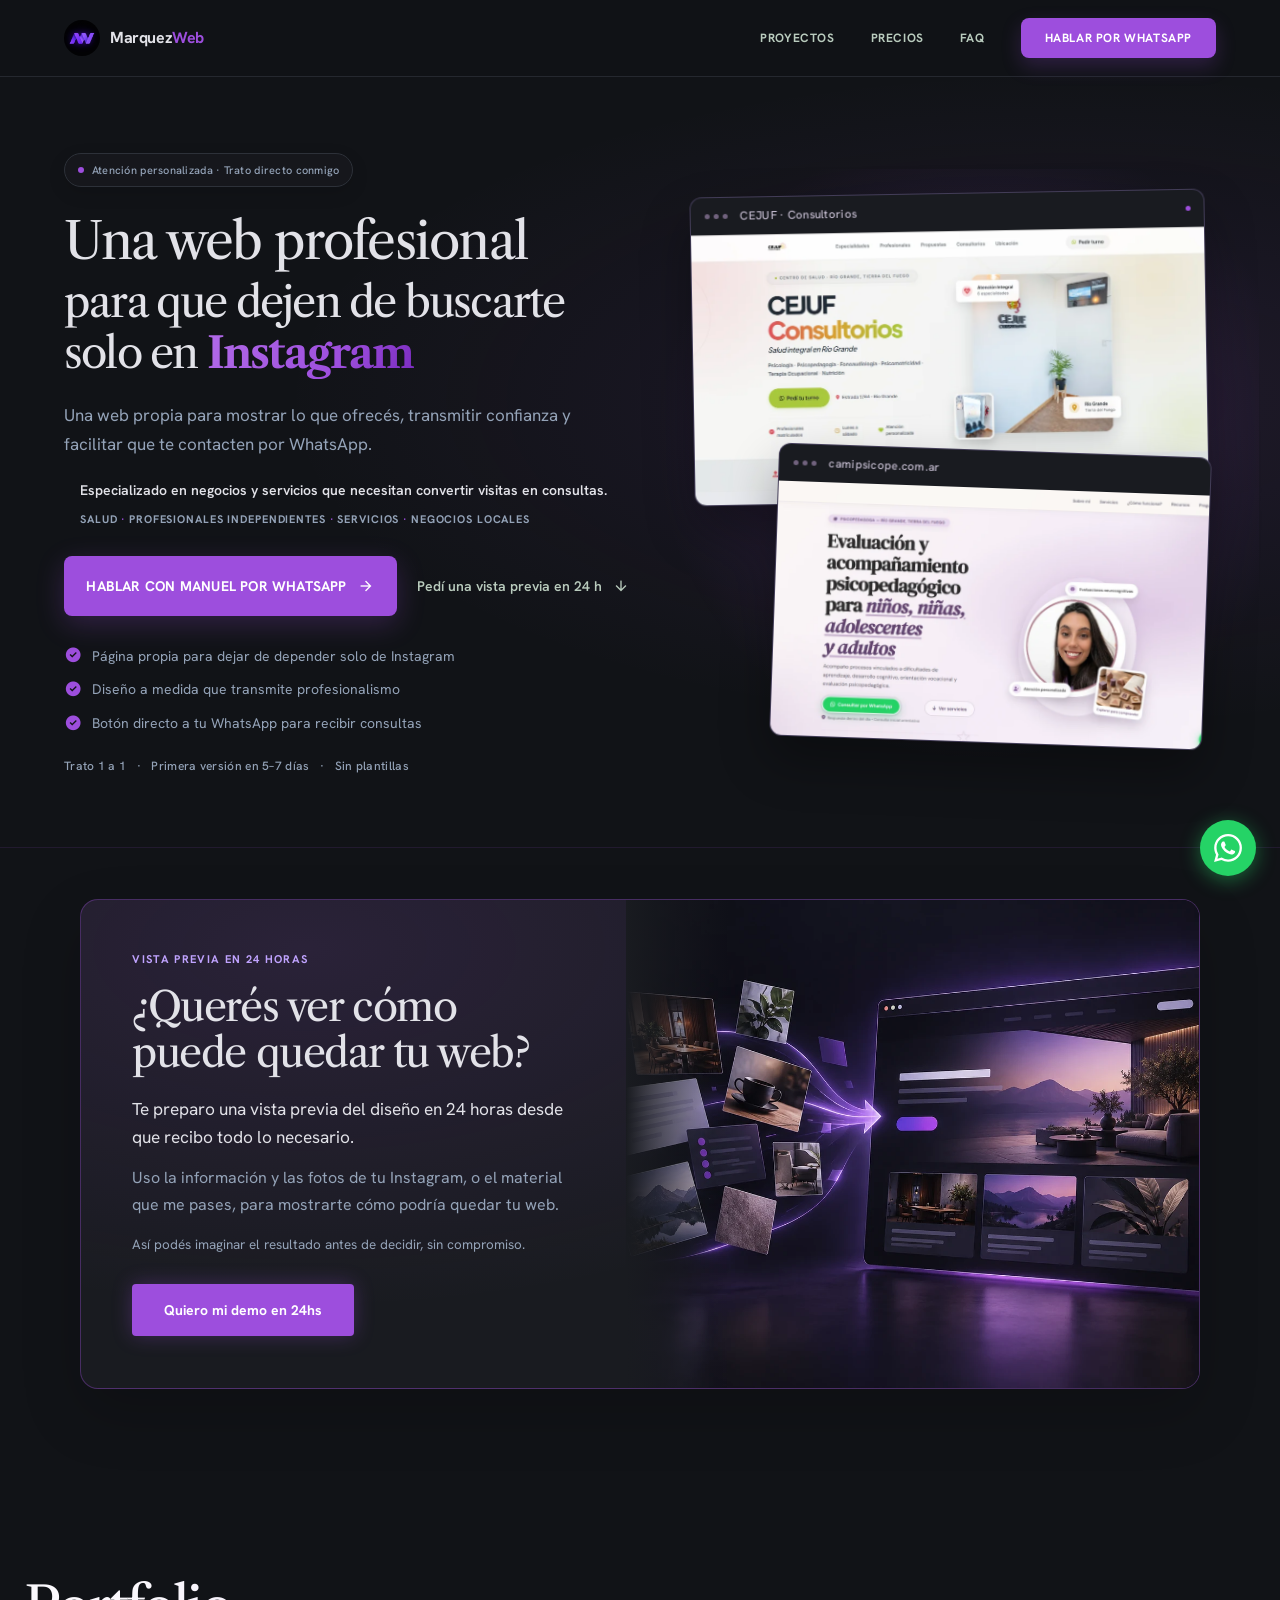
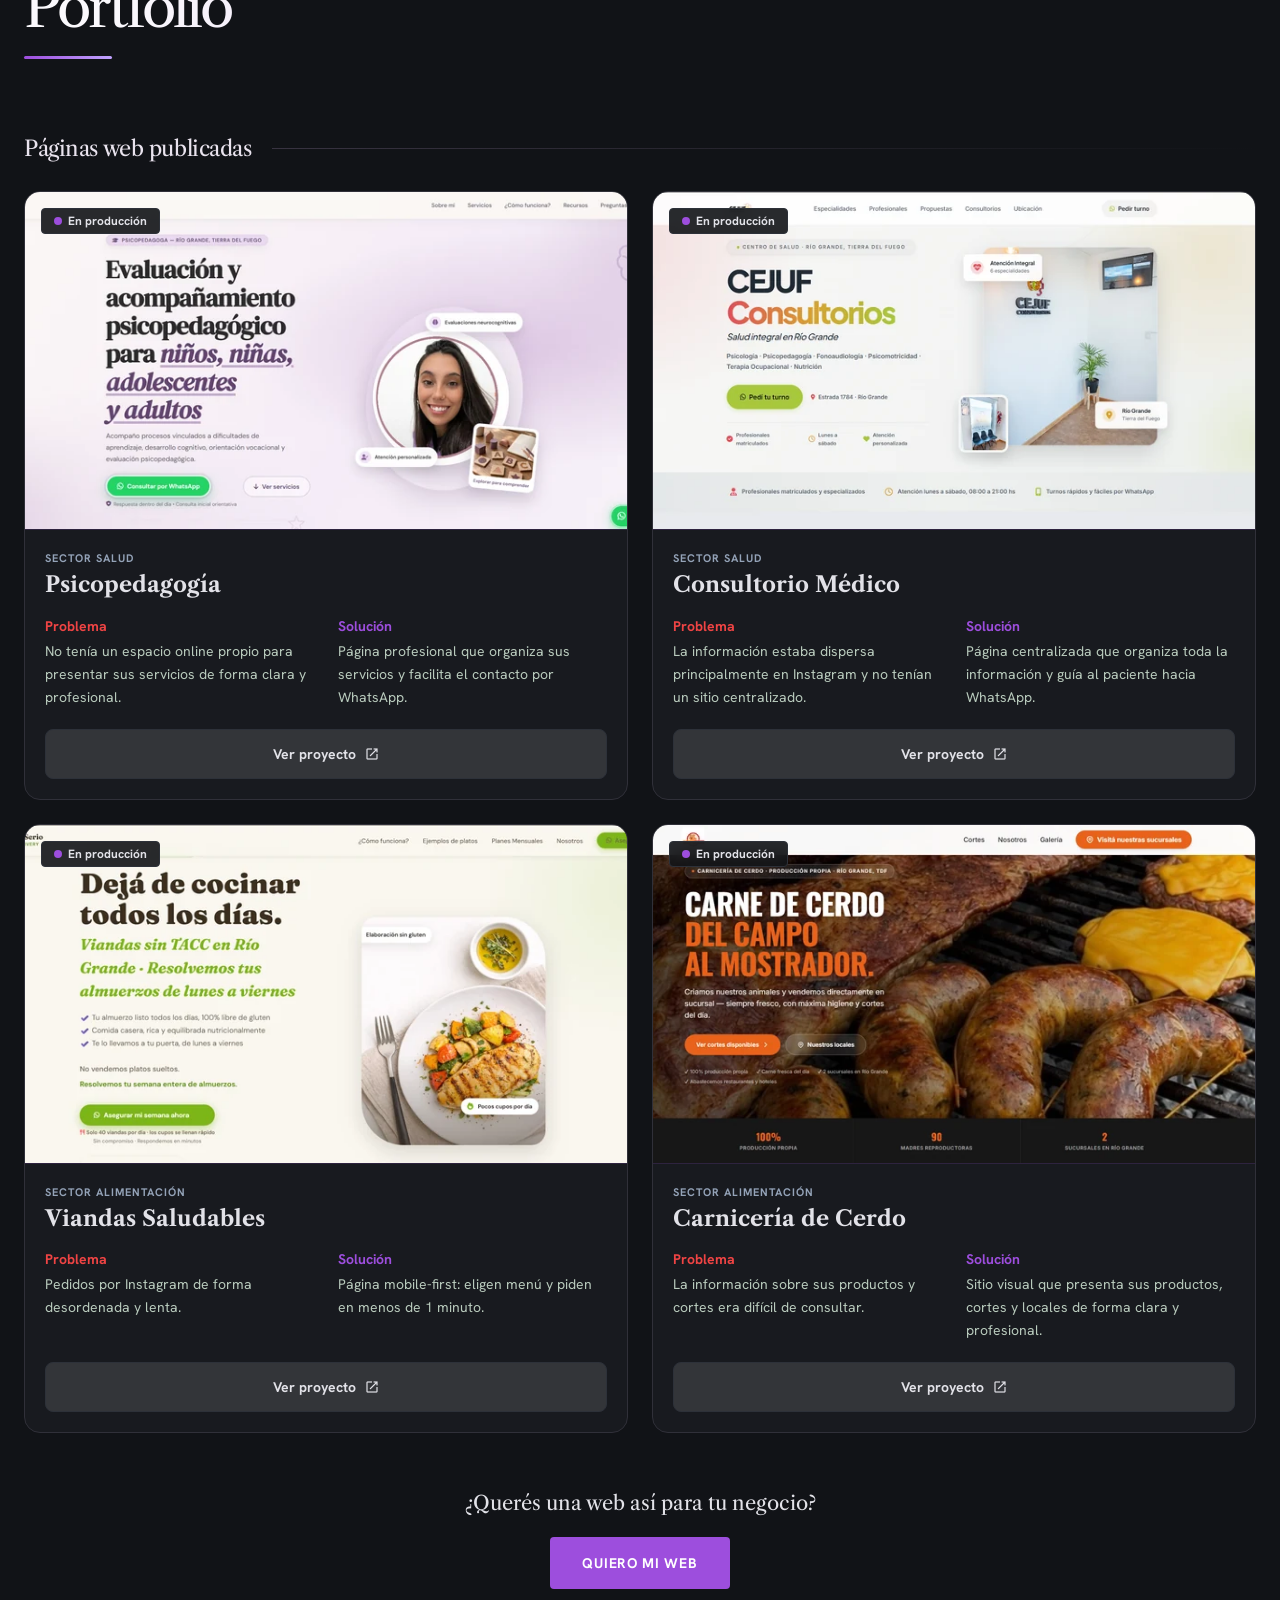
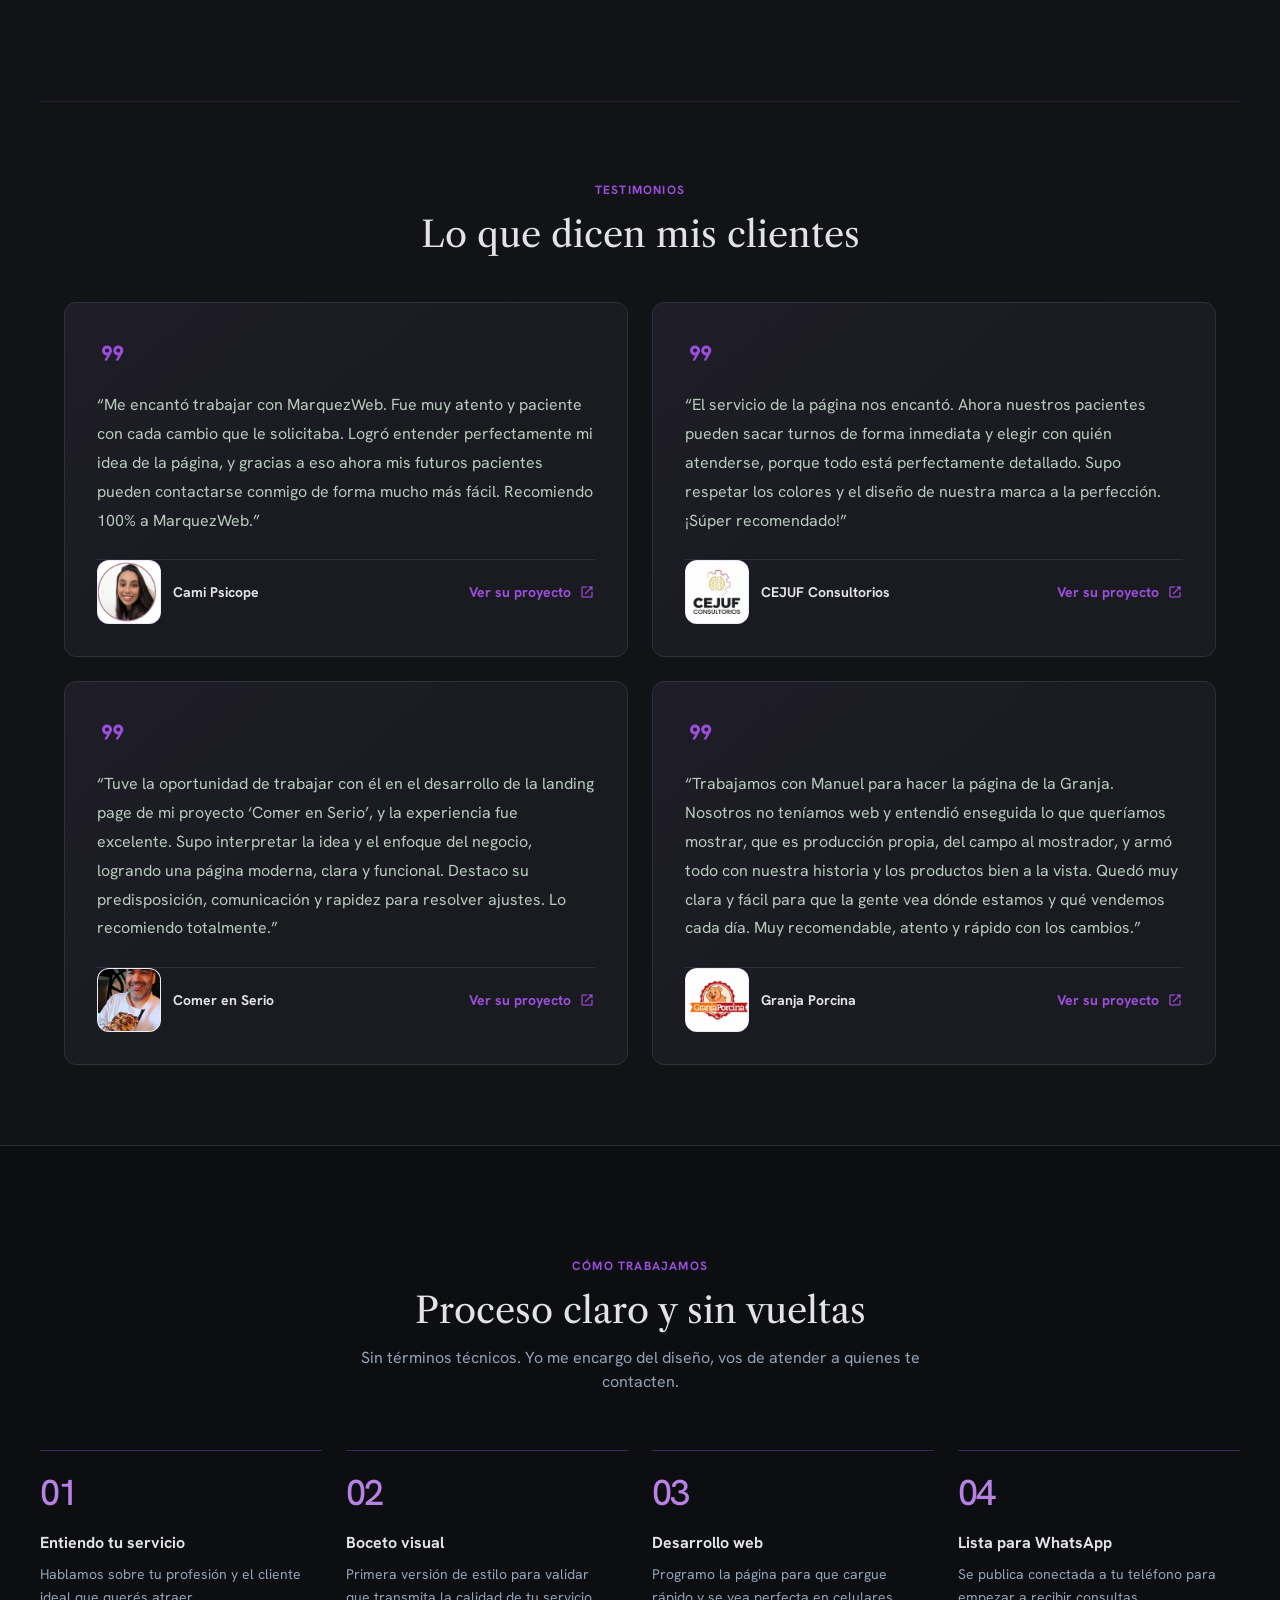
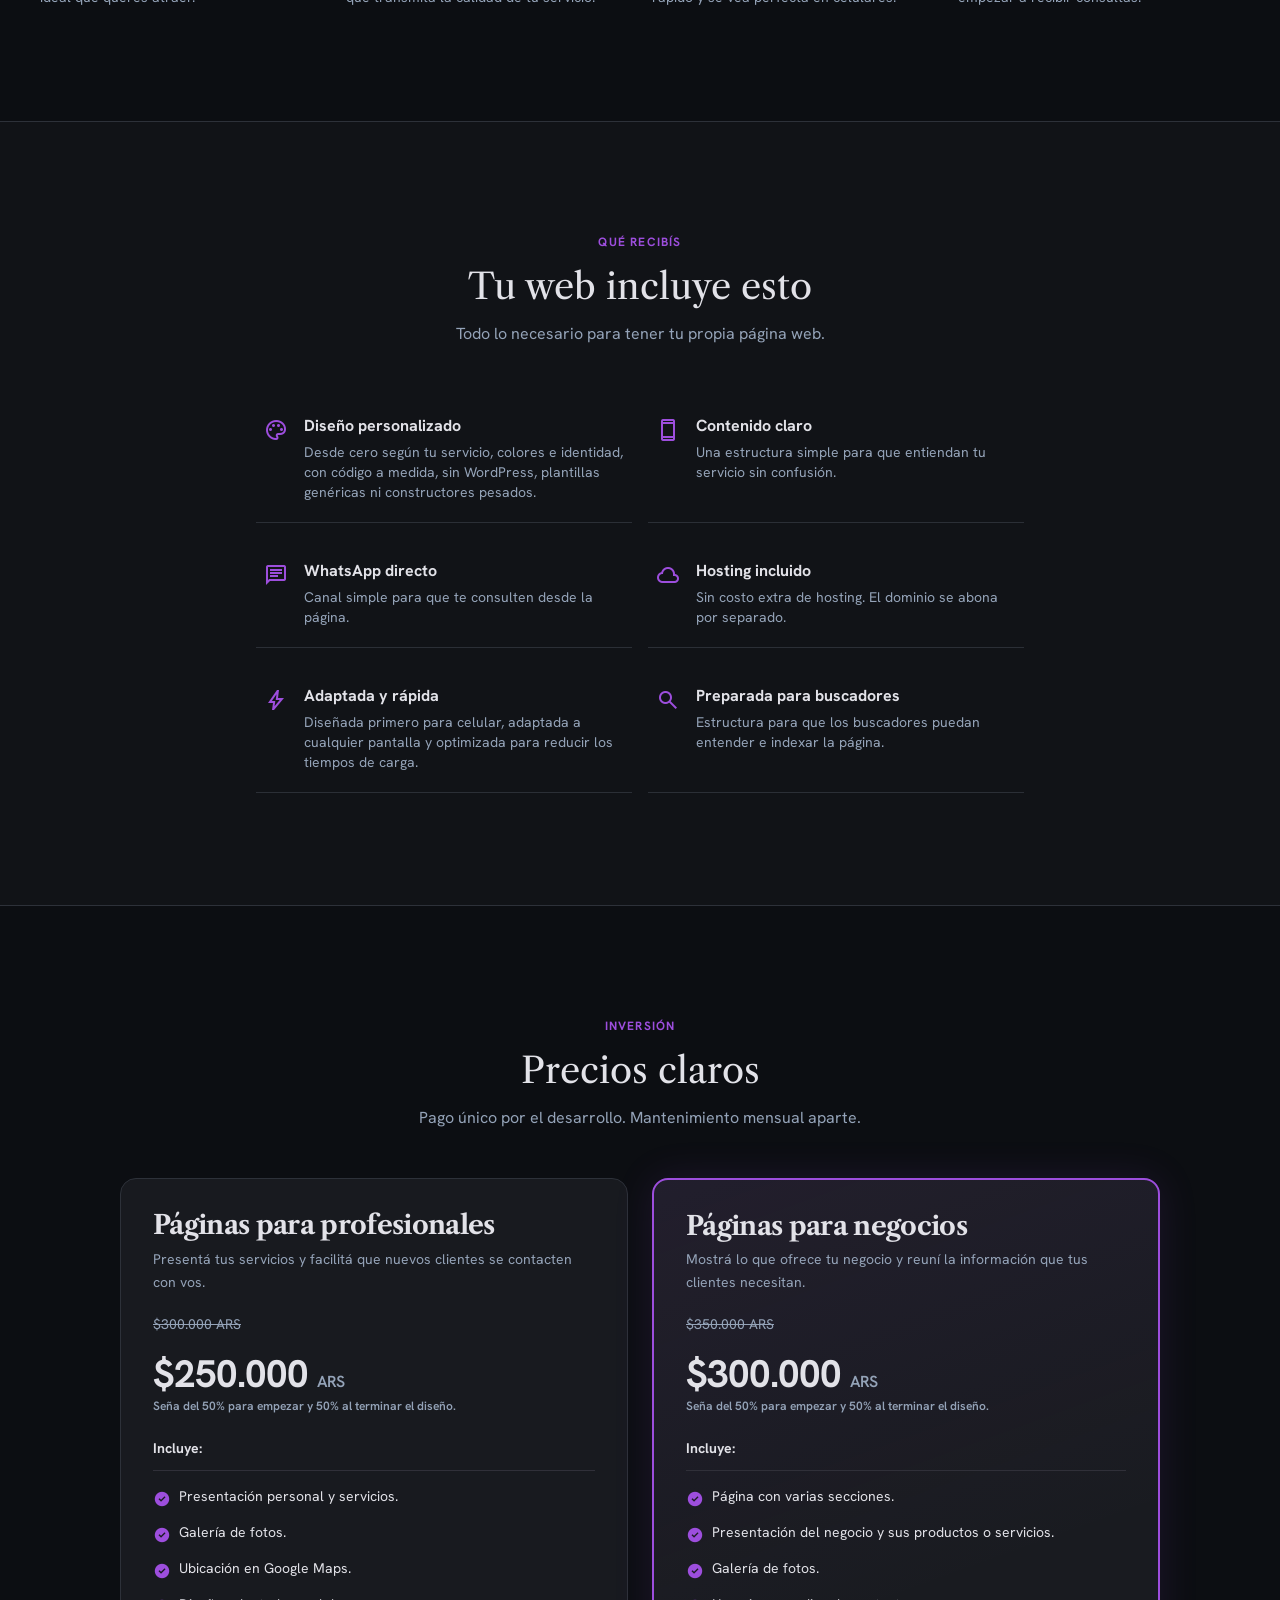
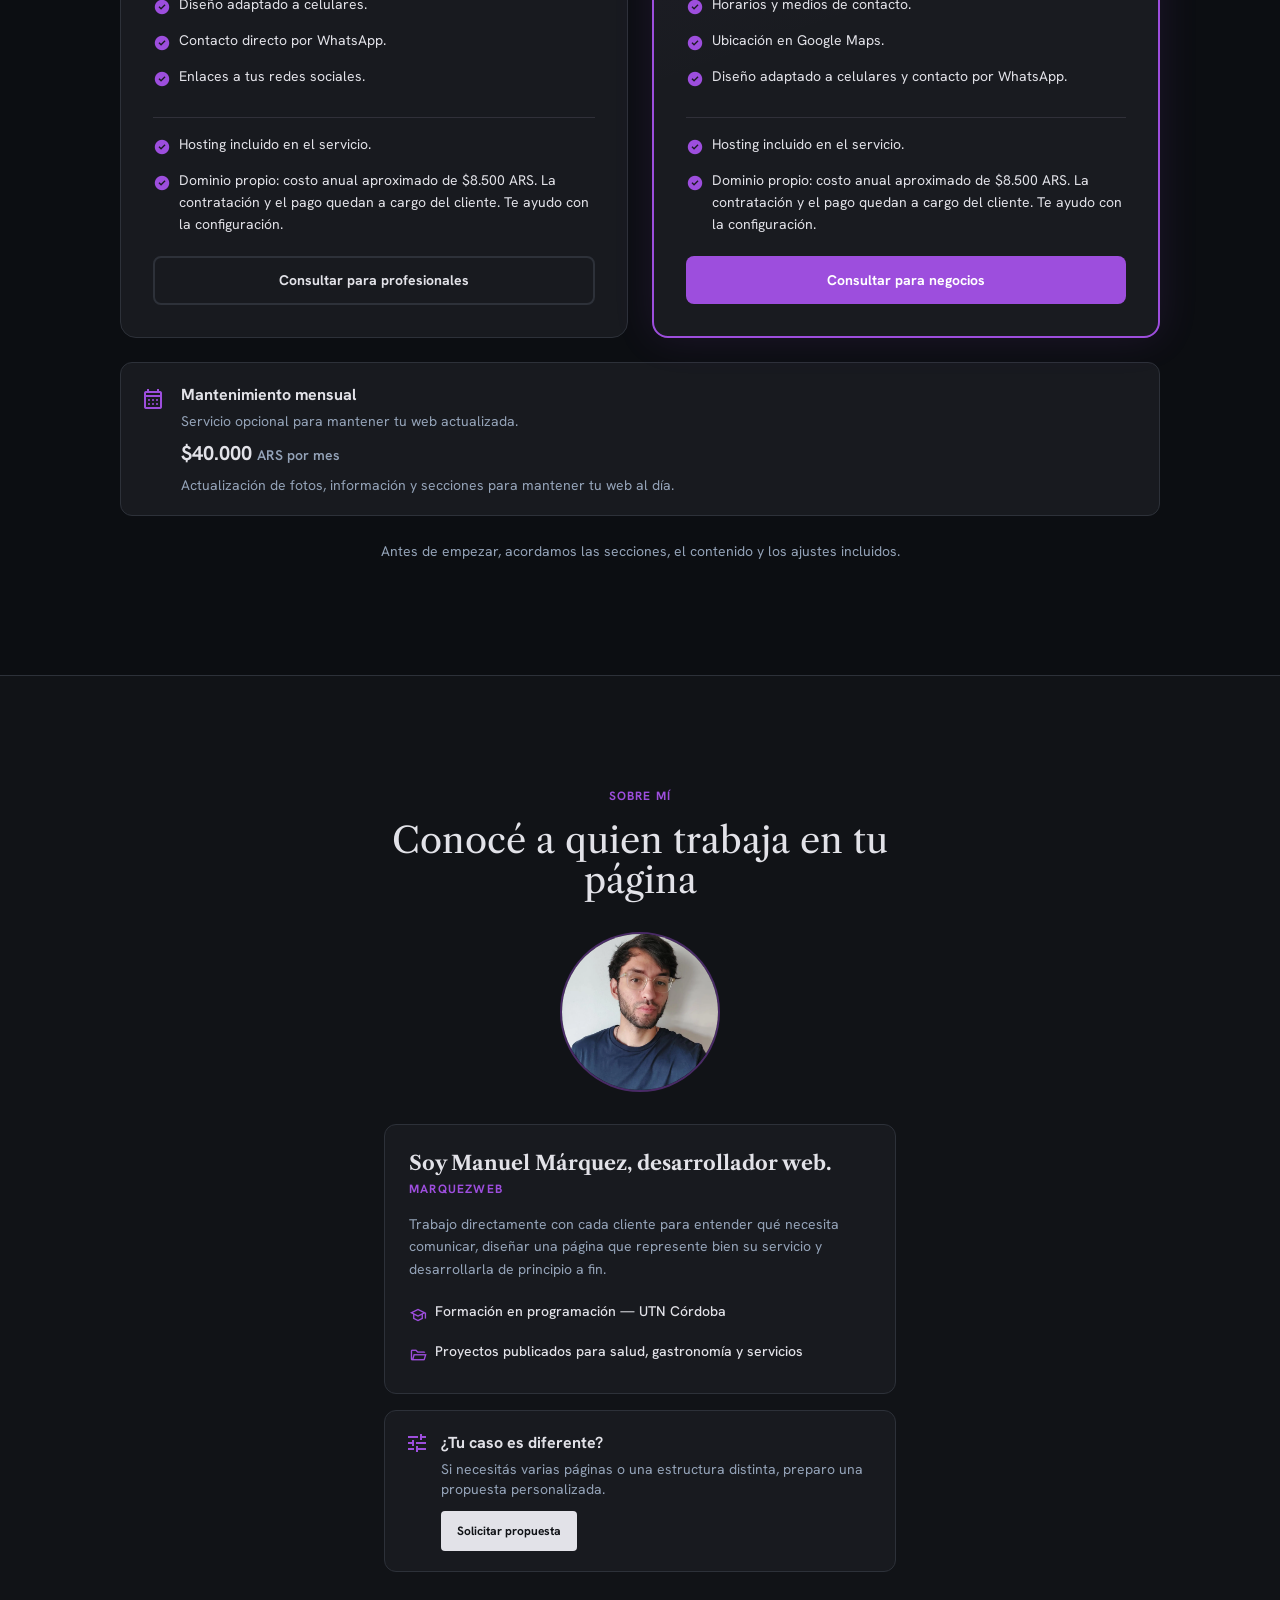
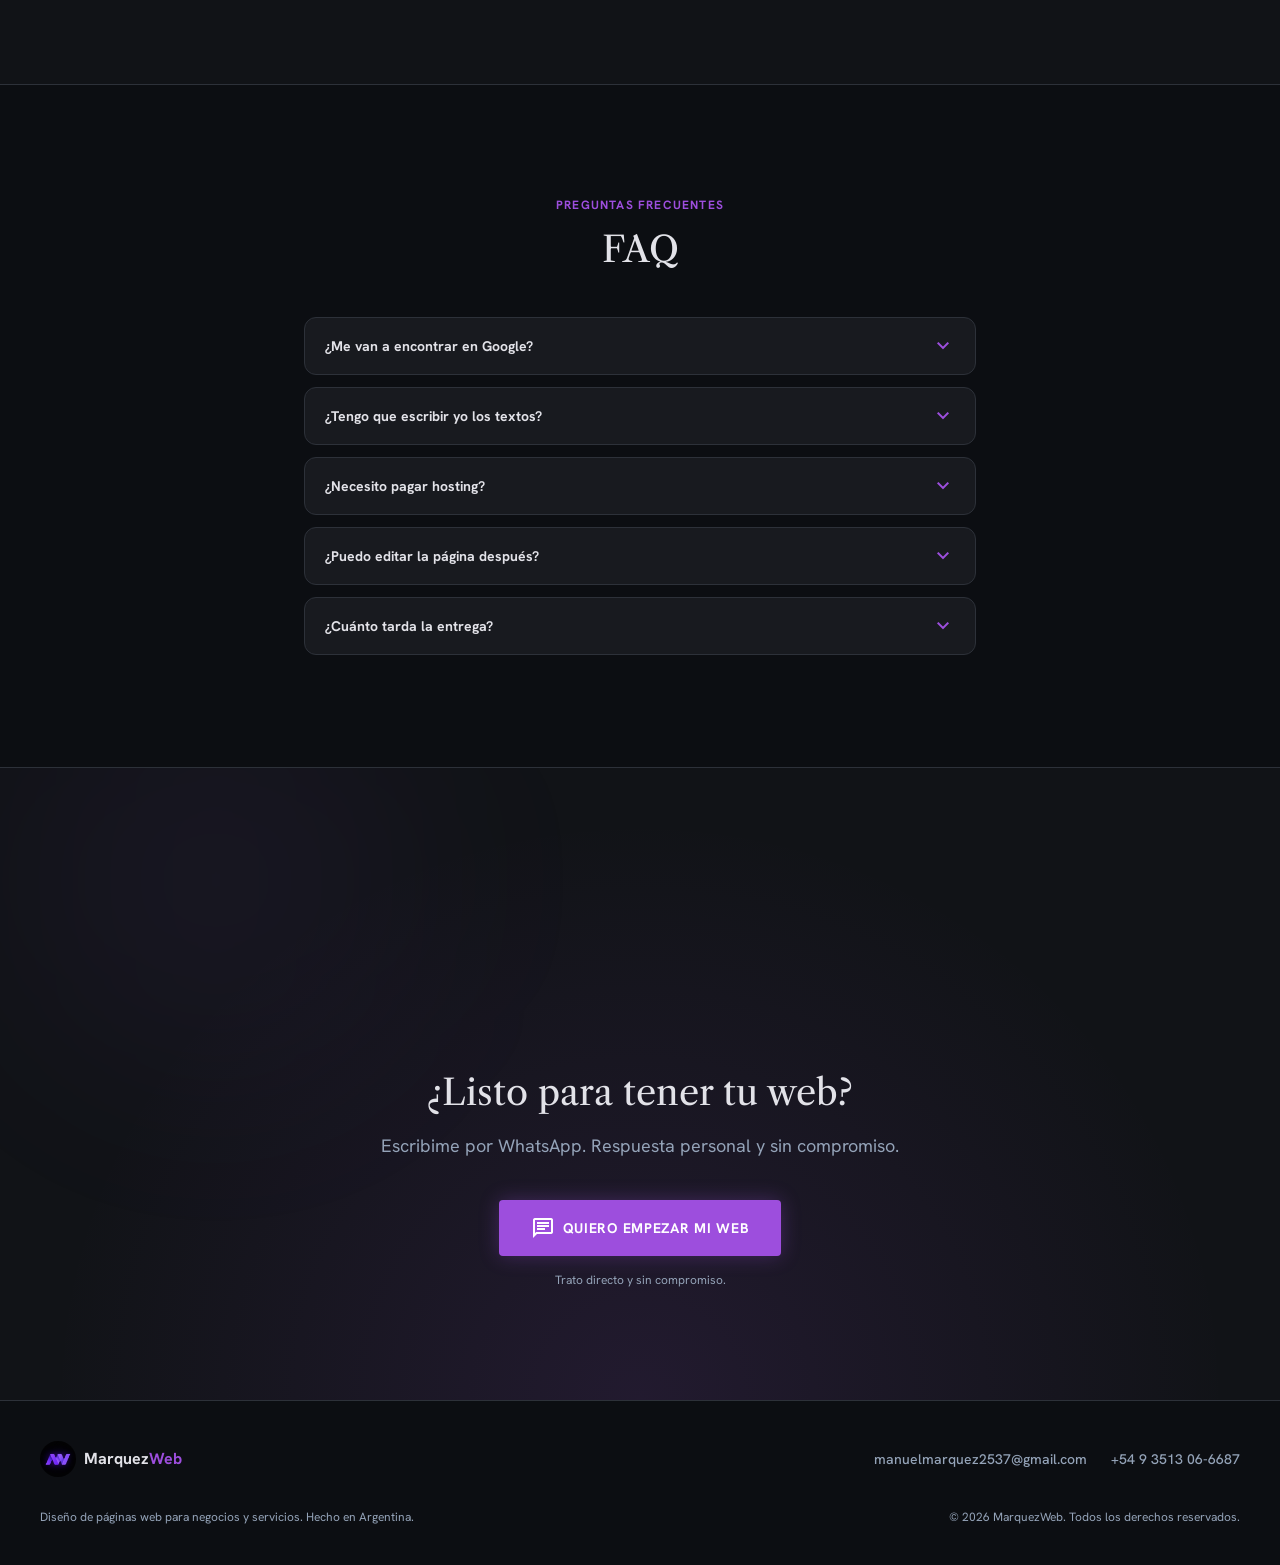
==== commit 18033269: "Clarify pricing, hosting, domain and optional maintenance" ====
--- a/index.html
+++ b/index.html
@@ -858,43 +858,57 @@
       <div class="card-lift bg-surface-card border border-border-subtle rounded-xl p-7 flex flex-col">
         <h3 class="font-display text-xl font-bold text-on-surface">Páginas para profesionales</h3>
         <p class="text-sm text-text-muted mt-2 leading-relaxed">Presentá tus servicios y facilitá que nuevos clientes se contacten con vos.</p>
-        <p class="mt-5 text-4xl font-bold tracking-tight">$250.000 <span class="text-base font-semibold text-text-muted">ARS</span></p>
-        <p class="text-xs font-semibold text-text-muted mt-1">Pago único por el desarrollo.</p>
+        <p class="mt-5 text-sm text-text-muted"><span class="sr-only">Precio anterior: </span><del>$300.000 ARS</del></p>
+        <p class="mt-1 text-4xl font-bold tracking-tight"><span class="sr-only">Precio actual: </span>$250.000 <span class="text-base font-semibold text-text-muted">ARS</span></p>
+        <p class="text-xs font-semibold text-text-muted mt-1">Seña del 50% para empezar y 50% al terminar el diseño.</p>
         <p class="mt-6 text-sm font-bold text-on-surface">Incluye:</p>
         <ul class="mt-3 space-y-3 text-sm font-medium flex-grow">
           <li class="flex gap-2"><span class="material-symbols-outlined text-primary text-lg" style="font-variation-settings:'FILL' 1">check_circle</span> Presentación personal y servicios.</li>
+          <li class="flex gap-2"><span class="material-symbols-outlined text-primary text-lg" style="font-variation-settings:'FILL' 1">check_circle</span> Galería de fotos.</li>
+          <li class="flex gap-2"><span class="material-symbols-outlined text-primary text-lg" style="font-variation-settings:'FILL' 1">check_circle</span> Ubicación en Google Maps.</li>
           <li class="flex gap-2"><span class="material-symbols-outlined text-primary text-lg" style="font-variation-settings:'FILL' 1">check_circle</span> Diseño adaptado a celulares.</li>
           <li class="flex gap-2"><span class="material-symbols-outlined text-primary text-lg" style="font-variation-settings:'FILL' 1">check_circle</span> Contacto directo por WhatsApp.</li>
           <li class="flex gap-2"><span class="material-symbols-outlined text-primary text-lg" style="font-variation-settings:'FILL' 1">check_circle</span> Enlaces a tus redes sociales.</li>
         </ul>
-        <p class="mt-6 text-sm text-text-muted leading-relaxed"><strong class="text-on-surface">Cambios incluidos:</strong> hasta 2 veces durante el desarrollo.</p>
+        <ul class="mt-6 space-y-3 text-sm leading-relaxed">
+          <li class="flex gap-2"><span class="material-symbols-outlined text-primary text-lg shrink-0" aria-hidden="true" style="font-variation-settings:'FILL' 1">check_circle</span><span>Hosting incluido en el servicio.</span></li>
+          <li class="flex gap-2"><span class="material-symbols-outlined text-primary text-lg shrink-0" aria-hidden="true" style="font-variation-settings:'FILL' 1">check_circle</span><span>Dominio propio: costo anual aproximado de $8.500 ARS. La contratación y el pago quedan a cargo del cliente. Te ayudo con la configuración.</span></li>
+        </ul>
         <a class="mt-8 w-full inline-flex justify-center items-center min-h-12 rounded border-2 border-border-subtle hover:border-on-surface text-sm font-bold transition-colors" href="https://wa.me/5493513066687?text=Hola%20Manuel.%0A%0AQuiero%20consultar%20por%20una%20p%C3%A1gina%20para%20profesionales%20de%20%24250.000%20ARS." target="_blank" rel="noopener noreferrer">Consultar para profesionales</a>
       </div>
       <!-- Páginas para negocios -->
       <div class="card-lift relative bg-surface-card border-2 border-primary rounded-xl p-7 flex flex-col shadow-[0_0_40px_rgba(157,78,221,0.12)]">
         <h3 class="font-display text-xl font-bold text-on-surface">Páginas para negocios</h3>
         <p class="text-sm text-text-muted mt-2 leading-relaxed">Mostrá lo que ofrece tu negocio y reuní la información que tus clientes necesitan.</p>
-        <p class="mt-5 text-4xl font-bold tracking-tight">$300.000 <span class="text-base font-semibold text-text-muted">ARS</span></p>
-        <p class="text-xs font-semibold text-text-muted mt-1">Pago único por el desarrollo.</p>
+        <p class="mt-5 text-sm text-text-muted"><span class="sr-only">Precio anterior: </span><del>$350.000 ARS</del></p>
+        <p class="mt-1 text-4xl font-bold tracking-tight"><span class="sr-only">Precio actual: </span>$300.000 <span class="text-base font-semibold text-text-muted">ARS</span></p>
+        <p class="text-xs font-semibold text-text-muted mt-1">Seña del 50% para empezar y 50% al terminar el diseño.</p>
         <p class="mt-6 text-sm font-bold text-on-surface">Incluye:</p>
         <ul class="mt-3 space-y-3 text-sm font-medium flex-grow">
+          <li class="flex gap-2"><span class="material-symbols-outlined text-primary text-lg" style="font-variation-settings:'FILL' 1">check_circle</span> Página con varias secciones.</li>
           <li class="flex gap-2"><span class="material-symbols-outlined text-primary text-lg" style="font-variation-settings:'FILL' 1">check_circle</span> Presentación del negocio y sus productos o servicios.</li>
           <li class="flex gap-2"><span class="material-symbols-outlined text-primary text-lg" style="font-variation-settings:'FILL' 1">check_circle</span> Galería de fotos.</li>
-          <li class="flex gap-2"><span class="material-symbols-outlined text-primary text-lg" style="font-variation-settings:'FILL' 1">check_circle</span> Horarios, ubicación y medios de contacto.</li>
+          <li class="flex gap-2"><span class="material-symbols-outlined text-primary text-lg" style="font-variation-settings:'FILL' 1">check_circle</span> Horarios y medios de contacto.</li>
+          <li class="flex gap-2"><span class="material-symbols-outlined text-primary text-lg" style="font-variation-settings:'FILL' 1">check_circle</span> Ubicación en Google Maps.</li>
           <li class="flex gap-2"><span class="material-symbols-outlined text-primary text-lg" style="font-variation-settings:'FILL' 1">check_circle</span> Diseño adaptado a celulares y contacto por WhatsApp.</li>
         </ul>
-        <p class="mt-6 text-sm text-text-muted leading-relaxed"><strong class="text-on-surface">Cambios incluidos:</strong> hasta 3 veces durante el desarrollo.</p>
+        <ul class="mt-6 space-y-3 text-sm leading-relaxed">
+          <li class="flex gap-2"><span class="material-symbols-outlined text-primary text-lg shrink-0" aria-hidden="true" style="font-variation-settings:'FILL' 1">check_circle</span><span>Hosting incluido en el servicio.</span></li>
+          <li class="flex gap-2"><span class="material-symbols-outlined text-primary text-lg shrink-0" aria-hidden="true" style="font-variation-settings:'FILL' 1">check_circle</span><span>Dominio propio: costo anual aproximado de $8.500 ARS. La contratación y el pago quedan a cargo del cliente. Te ayudo con la configuración.</span></li>
+        </ul>
         <a class="mt-8 w-full inline-flex justify-center items-center gap-2 min-h-12 rounded bg-primary text-white text-sm font-bold hover:bg-primary-container transition-colors" href="https://wa.me/5493513066687?text=Hola%20Manuel.%0A%0AQuiero%20consultar%20por%20una%20p%C3%A1gina%20para%20negocios%20de%20%24300.000%20ARS." target="_blank" rel="noopener noreferrer">Consultar para negocios</a>
       </div>
     </div>
     <div class="mt-6 flex gap-4 bg-surface-card border border-border-subtle rounded-xl p-5">
       <span class="material-symbols-outlined text-primary text-2xl shrink-0 icon-nudge">calendar_month</span>
       <div>
-        <h3 class="font-bold mb-1">Mantenimiento mensual aparte</h3>
+        <h3 class="font-bold mb-1">Mantenimiento mensual</h3>
+        <p class="text-sm text-text-muted mb-2">Servicio opcional para mantener tu web actualizada.</p>
+        <p class="text-xl font-bold text-on-surface mb-2">$40.000 <span class="text-sm font-semibold text-text-muted">ARS por mes</span></p>
         <p class="text-sm text-text-muted">Actualización de fotos, información y secciones para mantener tu web al día.</p>
       </div>
     </div>
-    <p class="mt-6 text-sm text-text-muted text-center leading-relaxed">Antes de empezar, acordamos las secciones, el contenido y los ajustes incluidos. El dominio se abona por separado.</p>
+    <p class="mt-6 text-sm text-text-muted text-center leading-relaxed">Antes de empezar, acordamos las secciones, el contenido y los ajustes incluidos.</p>
   </div>
 </section>
 
--- a/visual.css
+++ b/visual.css
@@ -152,14 +152,15 @@
 }
 #testimonios { padding-top: 5rem; padding-bottom: 5rem; }
 #precios > div { max-width: 1040px; }
-.pricing-grid > .card-lift { padding: 2rem; border-radius: 1rem; }
+.pricing-grid > .card-lift { padding: 2rem; border-radius: 1rem; min-width: 0; }
+.sr-only { position: absolute; width: 1px; height: 1px; padding: 0; margin: -1px; overflow: hidden; clip: rect(0, 0, 0, 0); white-space: nowrap; border: 0; }
 .pricing-grid h3 { font-size: 1.65rem; letter-spacing: -.025em; }
 .pricing-grid h3 + p { line-height: 1.65; }
 .pricing-grid p.text-4xl { font-size: clamp(2rem, 3vw, 2.75rem); margin-top: 1.25rem; }
 .pricing-grid > .card-lift ul { display: grid; align-content: start; gap: .5rem; padding-top: .9rem; border-top: 1px solid #303039; }
 #precios .pricing-grid > .card-lift li { margin: 0; line-height: 1.6; font-weight: 400; }
 .pricing-grid > .card-lift > p:has(strong):last-of-type { border-top: 1px solid #303039; padding-top: 1rem; margin-top: 1.25rem; }
-.pricing-grid > .card-lift > a { margin-top: 1.25rem; border-radius: .5rem; }
+.pricing-grid > .card-lift > a { margin-top: 1.25rem; border-radius: .5rem; min-height: 3rem; padding: .75rem; text-align: center; }
 .pricing-grid > .card-lift:nth-child(2) { background: linear-gradient(160deg, rgba(157,78,221,.065), transparent 55%), #191b20; }
 #contacto > div { position: relative; }
 
@@ -190,7 +191,7 @@
 @supports (grid-template-rows: subgrid) {
   @media (min-width: 768px) {
     .pricing-grid { row-gap: 0; }
-    .pricing-grid > .card-lift { display: grid; grid-template-rows: subgrid; grid-row: span 8; row-gap: 0; }
+    .pricing-grid > .card-lift { display: grid; grid-template-rows: subgrid; grid-row: span 9; row-gap: 0; }
   }
 }
 @media (max-width: 767px) {
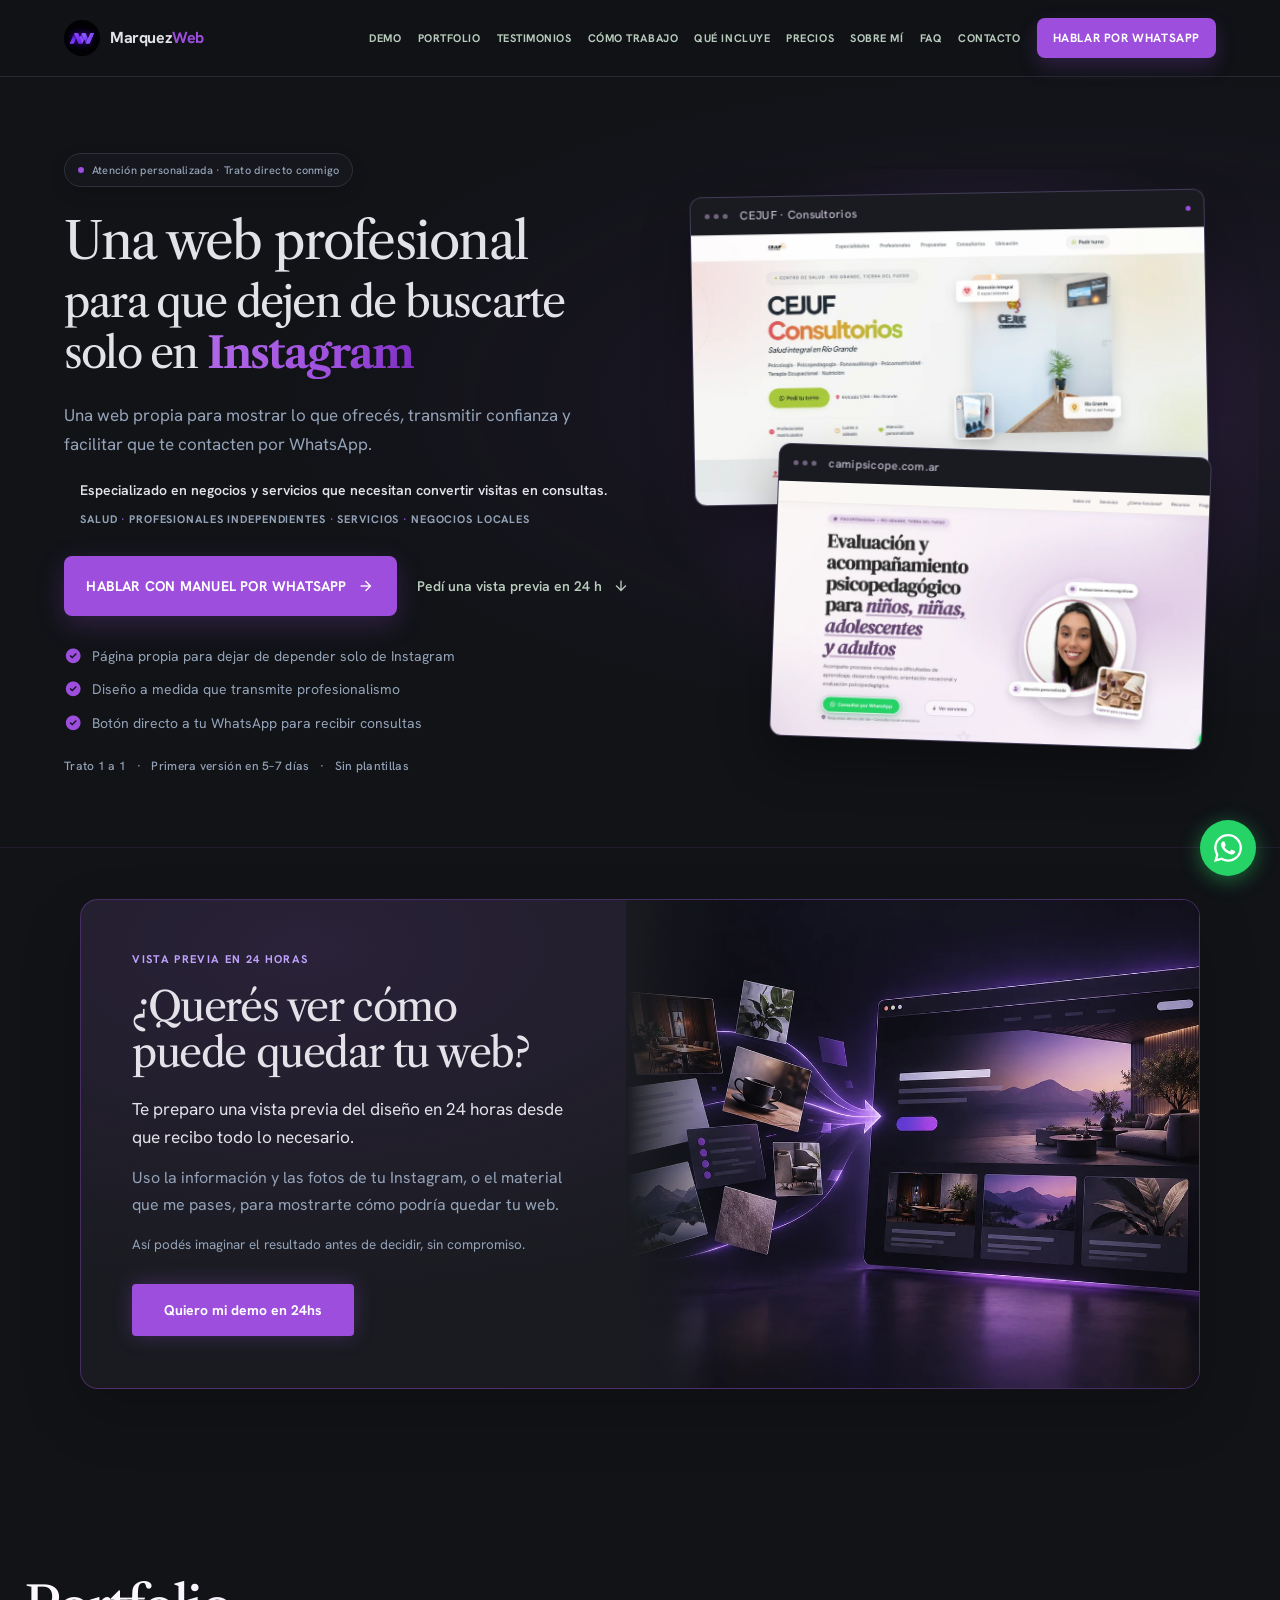
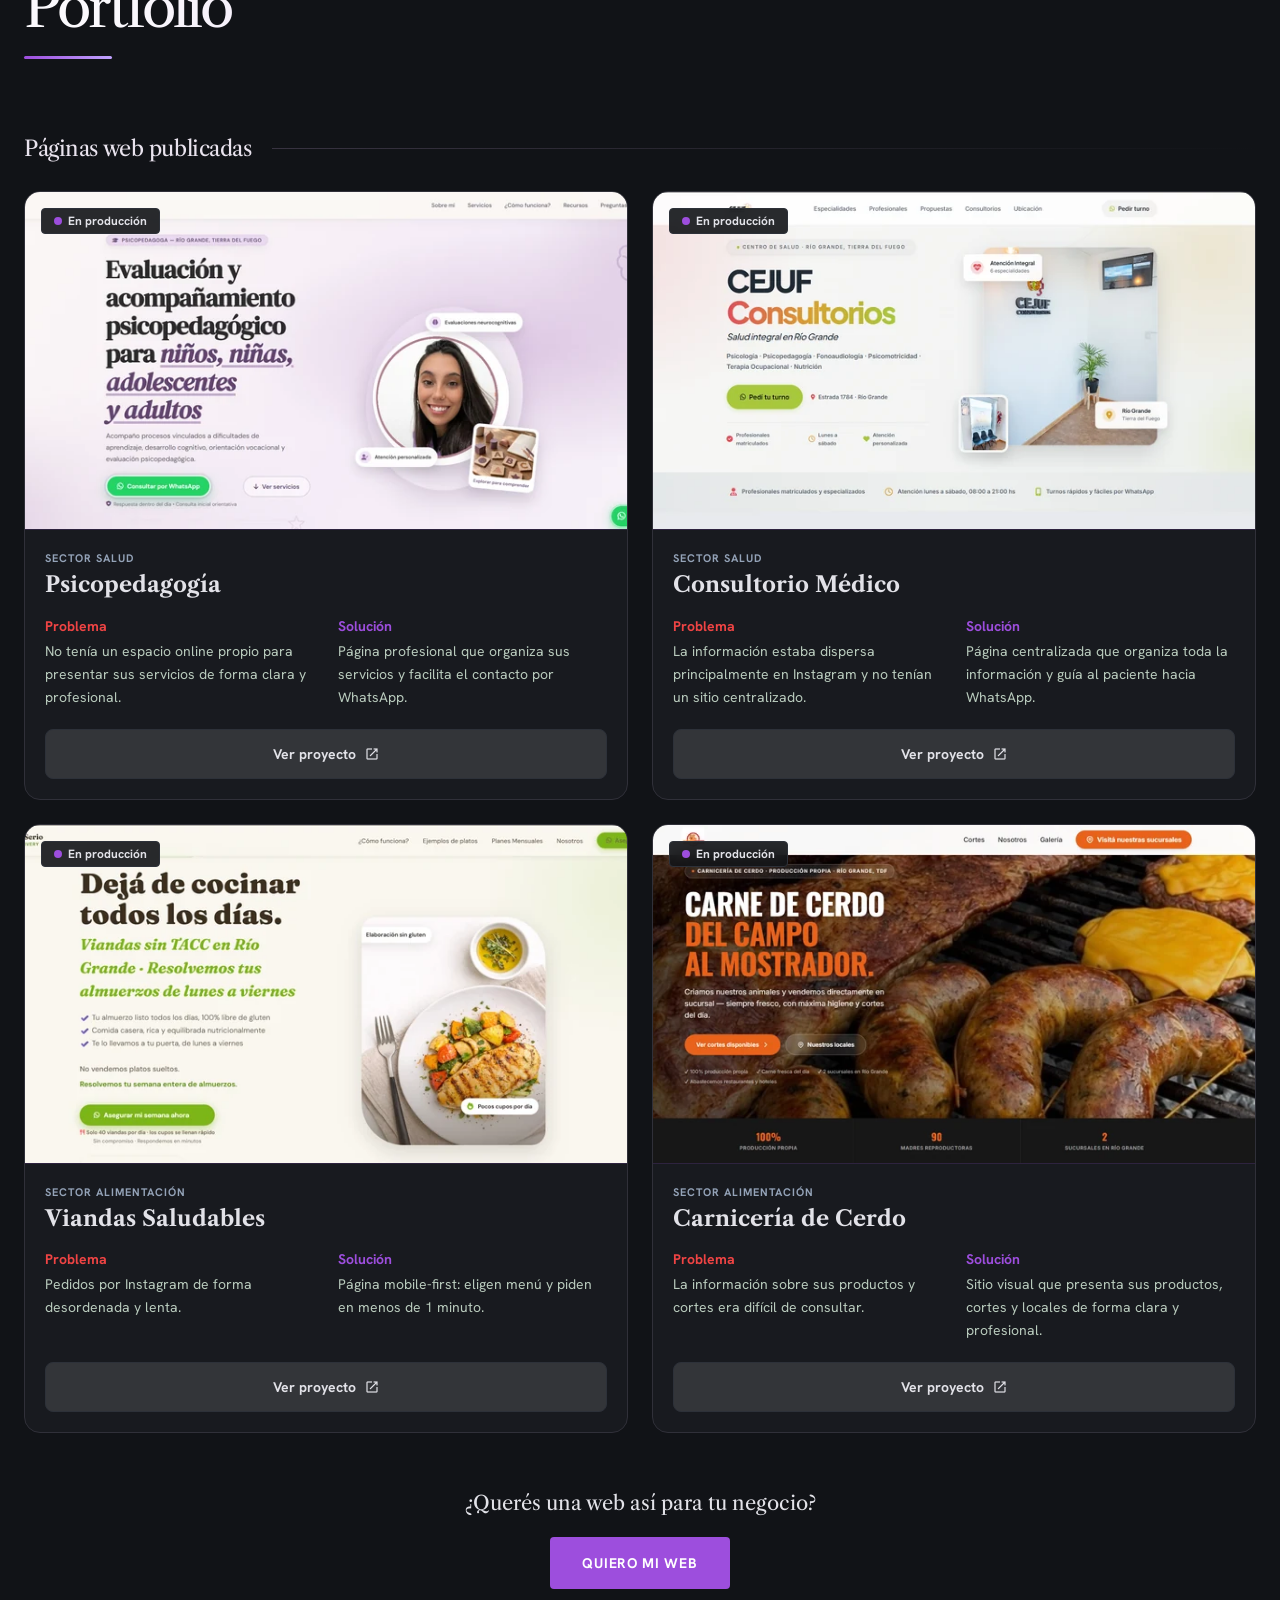
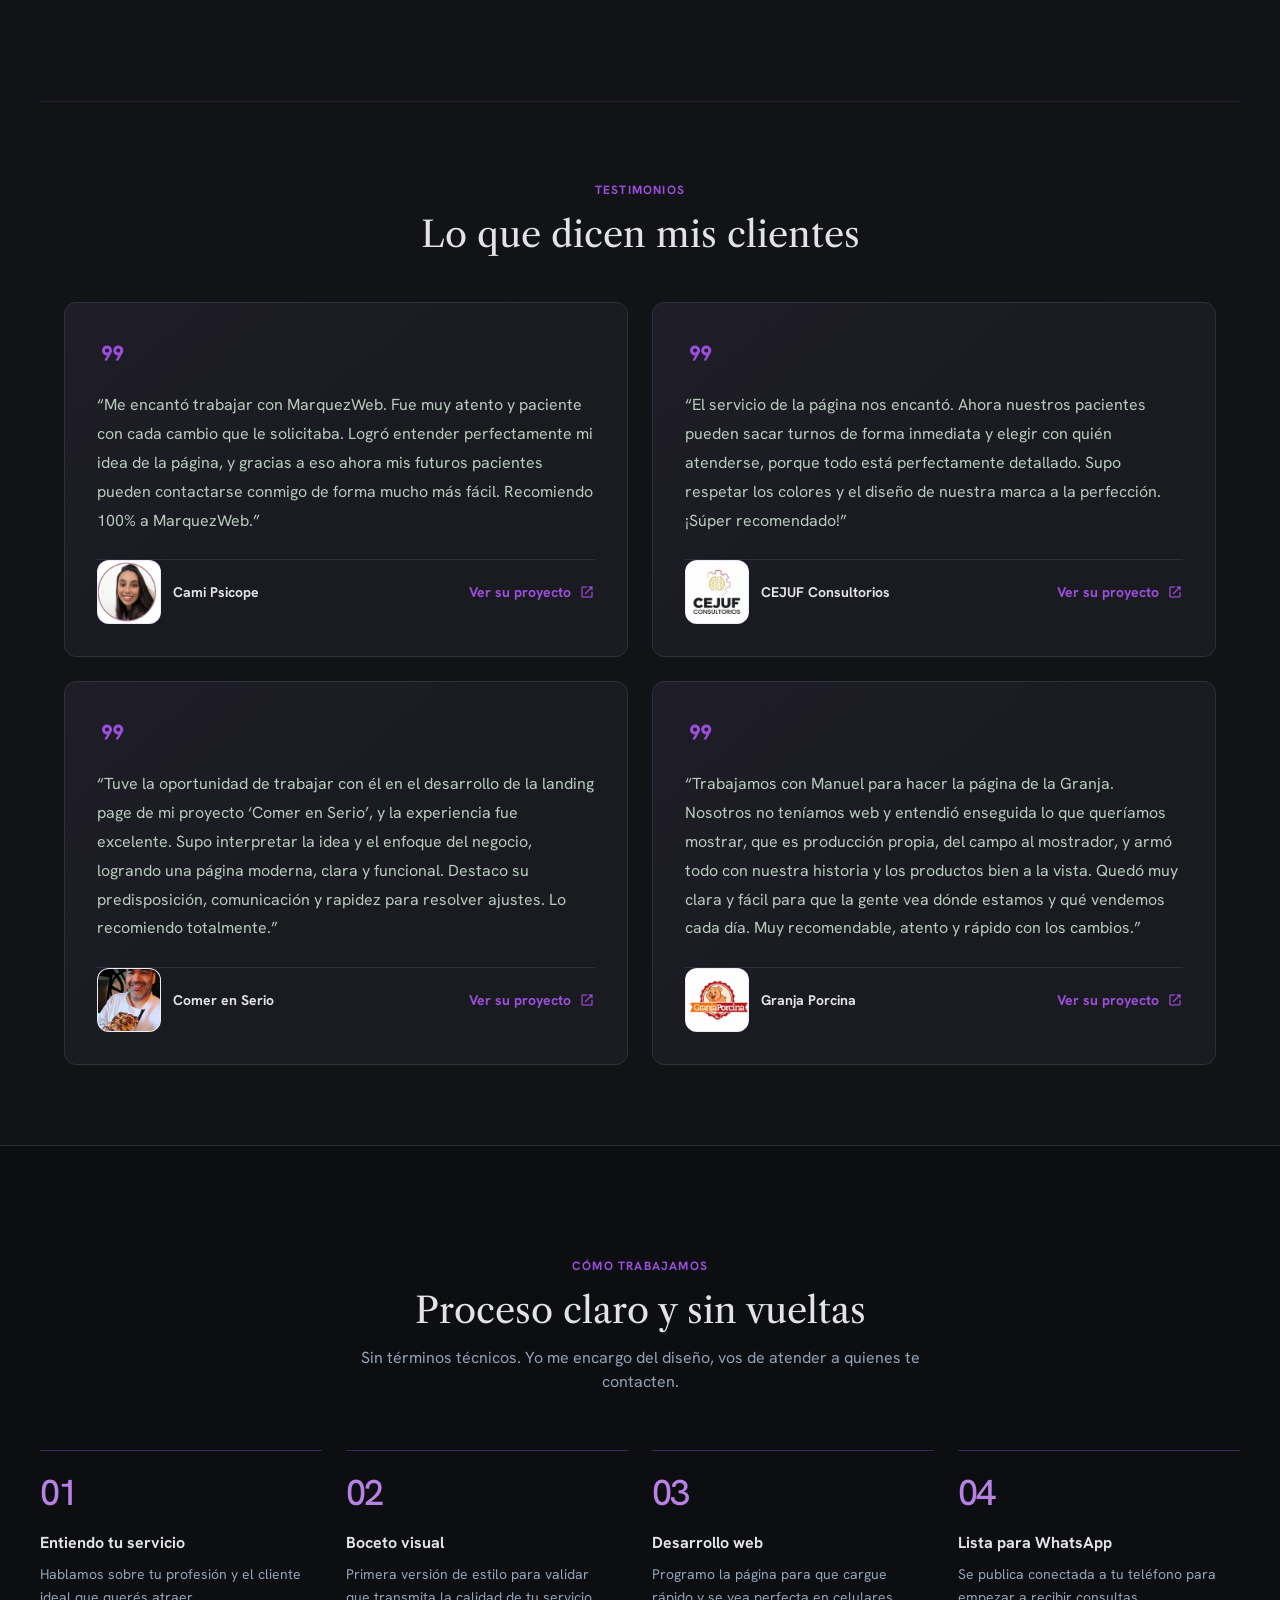
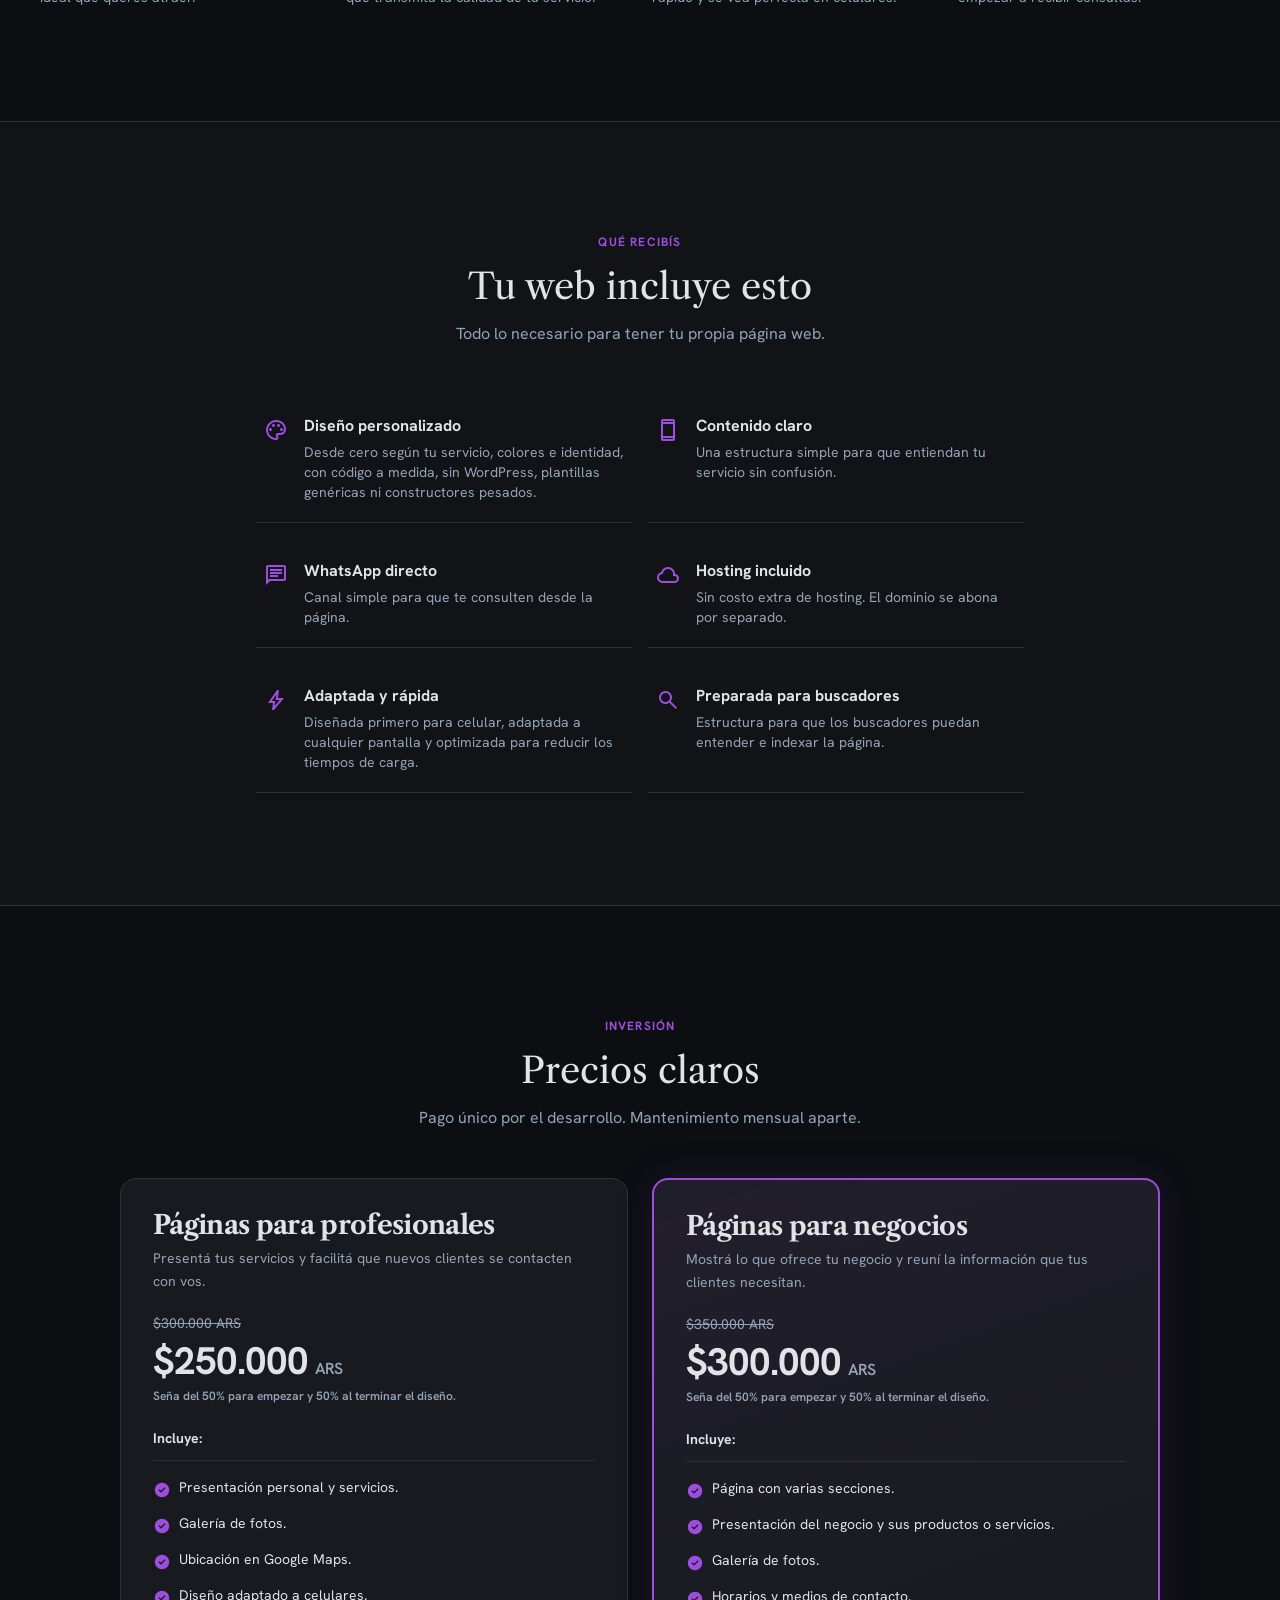
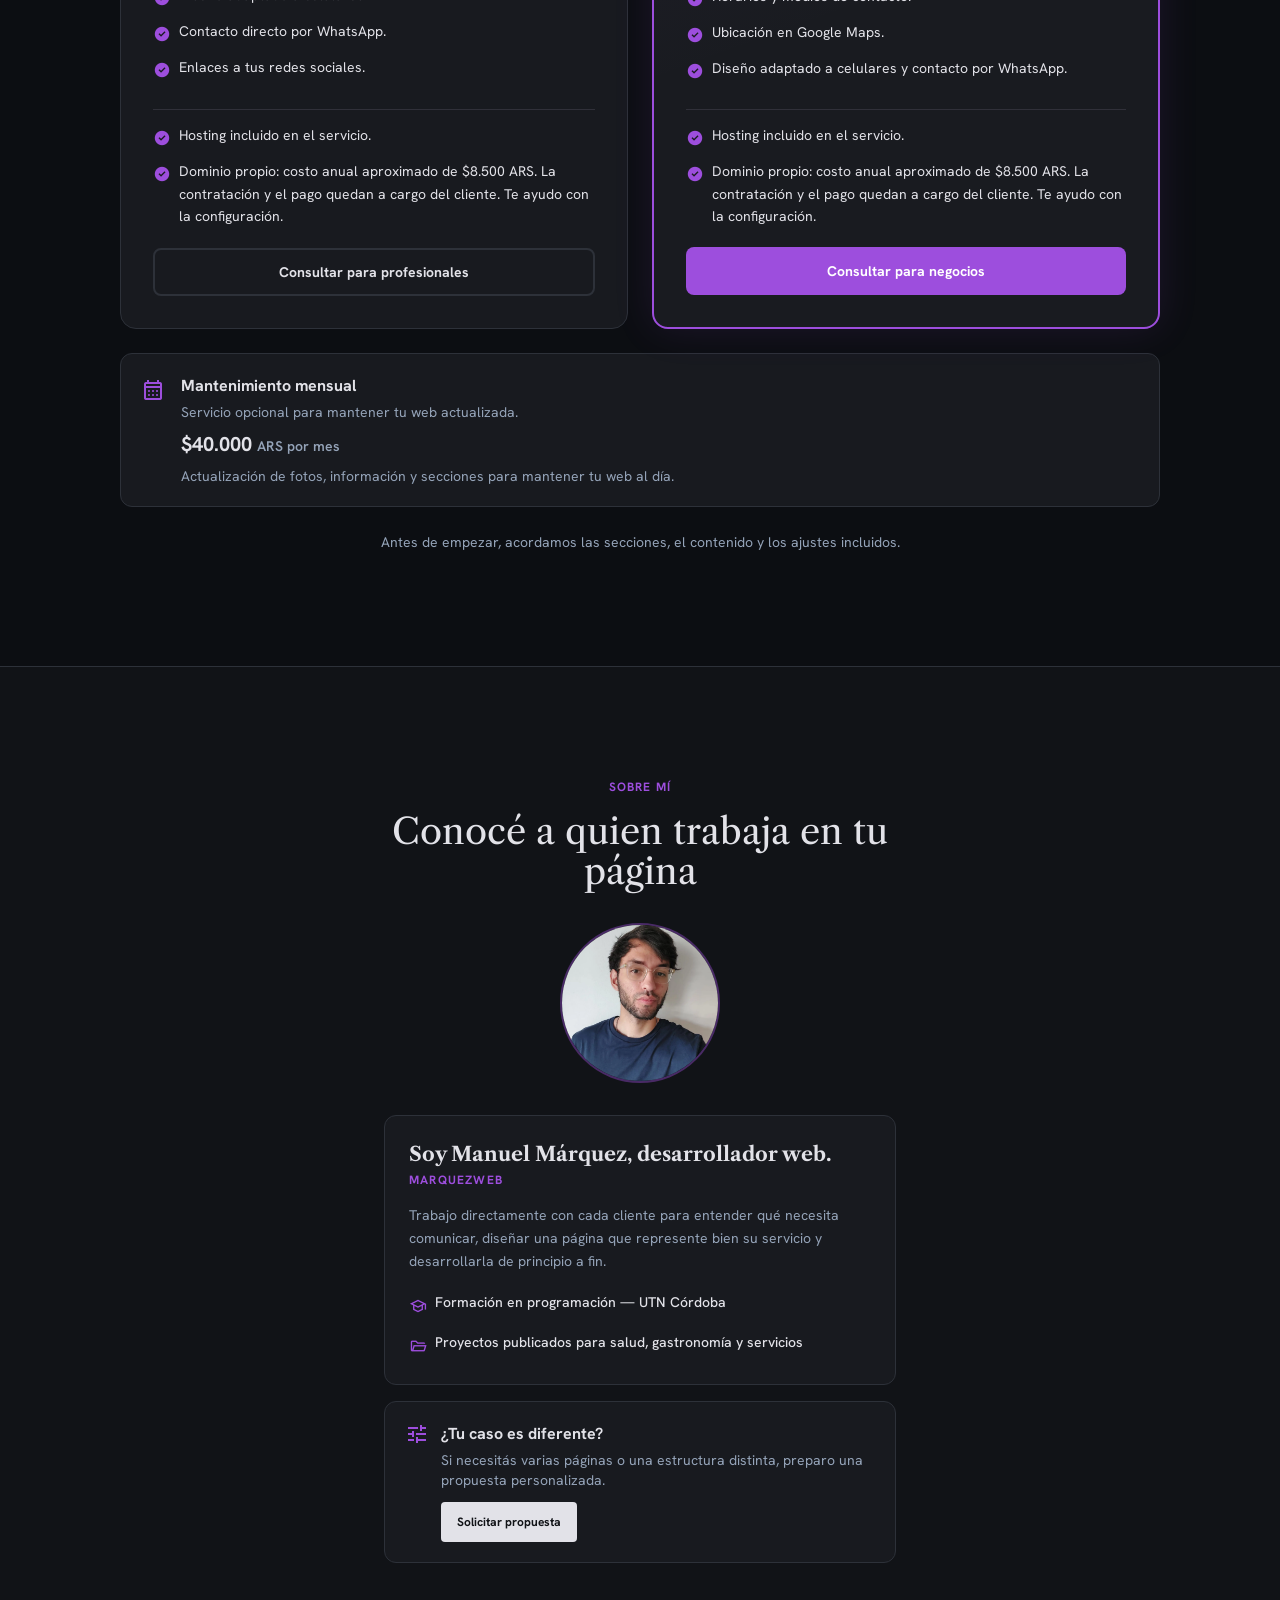
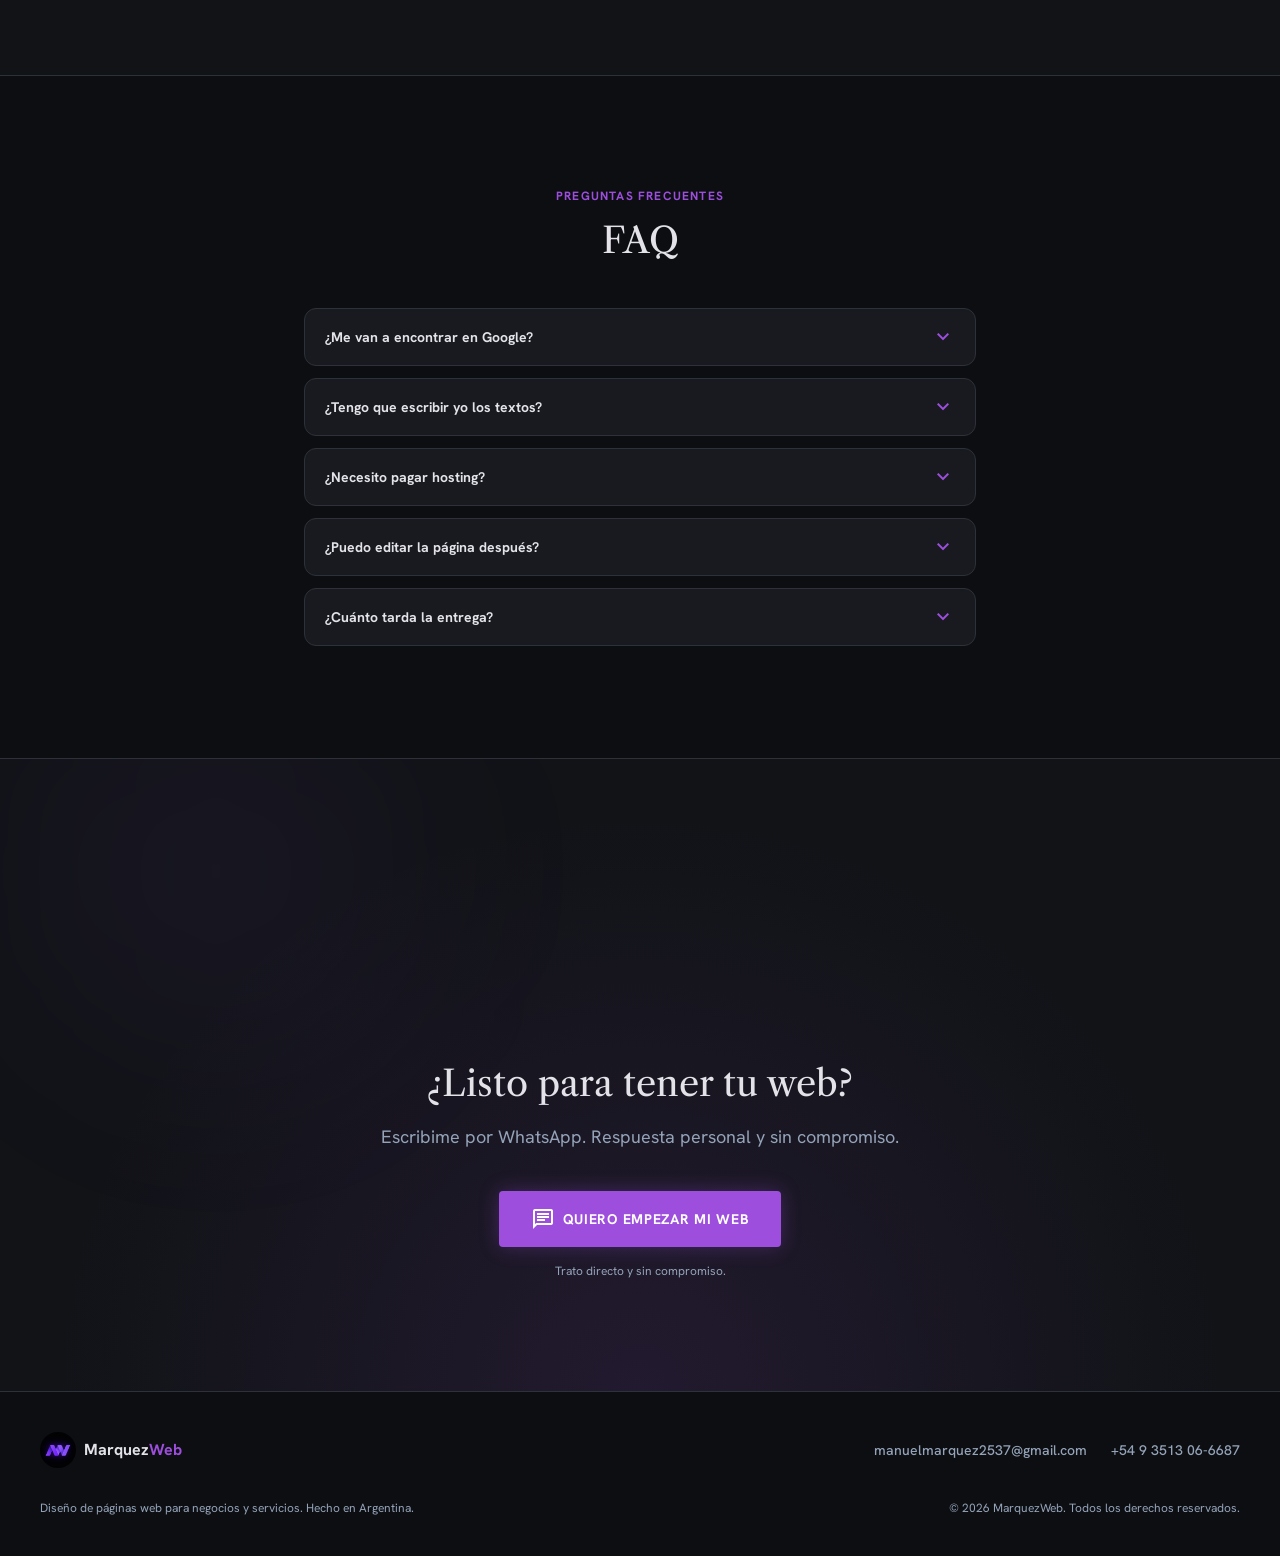
==== commit 79e7a82e: "Fix pricing layout and complete section navigation" ====
--- a/index.html
+++ b/index.html
@@ -480,7 +480,7 @@
     }
   }
 </style>
-<link rel="stylesheet" href="visual.css"/>
+<link rel="stylesheet" href="visual.css?v=20261022-3"/>
 <script type="application/ld+json">
 {
   "@context": "https://schema.org",
@@ -560,9 +560,15 @@
       <span class="font-bold text-[1.0625rem] tracking-tight">Marquez<span class="text-primary">Web</span></span>
     </a>
     <nav class="site-nav hidden md:flex items-center gap-9" aria-label="Principal">
-      <a class="nav-link text-xs font-bold tracking-wider uppercase text-on-surface-variant hover:text-primary transition-colors" href="#proyectos">Proyectos</a>
+      <a class="nav-link text-xs font-bold tracking-wider uppercase text-on-surface-variant hover:text-primary transition-colors" href="#demo">Demo</a>
+      <a class="nav-link text-xs font-bold tracking-wider uppercase text-on-surface-variant hover:text-primary transition-colors" href="#proyectos">Portfolio</a>
+      <a class="nav-link text-xs font-bold tracking-wider uppercase text-on-surface-variant hover:text-primary transition-colors" href="#testimonios">Testimonios</a>
+      <a class="nav-link text-xs font-bold tracking-wider uppercase text-on-surface-variant hover:text-primary transition-colors" href="#proceso">Cómo trabajo</a>
+      <a class="nav-link text-xs font-bold tracking-wider uppercase text-on-surface-variant hover:text-primary transition-colors" href="#incluye">Qué incluye</a>
       <a class="nav-link text-xs font-bold tracking-wider uppercase text-on-surface-variant hover:text-primary transition-colors" href="#precios">Precios</a>
+      <a class="nav-link text-xs font-bold tracking-wider uppercase text-on-surface-variant hover:text-primary transition-colors" href="#quien-soy">Sobre mí</a>
       <a class="nav-link text-xs font-bold tracking-wider uppercase text-on-surface-variant hover:text-primary transition-colors" href="#faq">FAQ</a>
+      <a class="nav-link text-xs font-bold tracking-wider uppercase text-on-surface-variant hover:text-primary transition-colors" href="#contacto">Contacto</a>
       <a class="nav-cta btn-primary-motion glow-violet-hover inline-flex items-center bg-primary text-white text-xs font-bold tracking-wider uppercase px-6 py-3 rounded-lg hover:bg-primary-container shadow-[0_8px_20px_rgba(157,78,221,0.22)]" href="https://wa.me/5493513066687?text=Hola%20Manuel.%0A%0AQuiero%20cotizar%20mi%20web." target="_blank" rel="noopener noreferrer">Hablar por WhatsApp</a>
     </nav>
     <button type="button" id="mobile-menu-btn" class="md:hidden text-on-surface hover:text-primary" aria-label="Abrir menú" aria-expanded="false">
@@ -573,10 +579,16 @@
 </header>
 
 <div id="mobile-menu" class="fixed inset-0 bg-surface-container-high/95 backdrop-blur-xl z-40 hidden flex-col items-center justify-center gap-8 opacity-0 transition-opacity duration-300" aria-hidden="true">
-  <a class="mobile-link font-display text-2xl text-on-surface hover:text-primary" href="#proyectos">Proyectos</a>
+  <a class="mobile-link font-display text-2xl text-on-surface hover:text-primary" href="#demo">Demo</a>
+  <a class="mobile-link font-display text-2xl text-on-surface hover:text-primary" href="#proyectos">Portfolio</a>
+  <a class="mobile-link font-display text-2xl text-on-surface hover:text-primary" href="#testimonios">Testimonios</a>
+  <a class="mobile-link font-display text-2xl text-on-surface hover:text-primary" href="#proceso">Cómo trabajo</a>
+  <a class="mobile-link font-display text-2xl text-on-surface hover:text-primary" href="#incluye">Qué incluye</a>
   <a class="mobile-link font-display text-2xl text-on-surface hover:text-primary" href="#precios">Precios</a>
+  <a class="mobile-link font-display text-2xl text-on-surface hover:text-primary" href="#quien-soy">Sobre mí</a>
   <a class="mobile-link font-display text-2xl text-on-surface hover:text-primary" href="#faq">FAQ</a>
-  <a class="mt-4 bg-primary text-white text-sm font-bold tracking-wider uppercase px-8 py-4 rounded-full" href="https://wa.me/5493513066687?text=Hola%20Manuel.%0A%0AQuiero%20cotizar%20mi%20web." target="_blank" rel="noopener noreferrer">Hablar por WhatsApp</a>
+  <a class="mobile-link font-display text-2xl text-on-surface hover:text-primary" href="#contacto">Contacto</a>
+  <a class="mobile-link mt-4 bg-primary text-white text-sm font-bold tracking-wider uppercase px-8 py-4 rounded-full" href="https://wa.me/5493513066687?text=Hola%20Manuel.%0A%0AQuiero%20cotizar%20mi%20web." target="_blank" rel="noopener noreferrer">Hablar por WhatsApp</a>
 </div>
 
 <main class="site-main pt-[76px]">
@@ -858,8 +870,8 @@
       <div class="card-lift bg-surface-card border border-border-subtle rounded-xl p-7 flex flex-col">
         <h3 class="font-display text-xl font-bold text-on-surface">Páginas para profesionales</h3>
         <p class="text-sm text-text-muted mt-2 leading-relaxed">Presentá tus servicios y facilitá que nuevos clientes se contacten con vos.</p>
-        <p class="mt-5 text-sm text-text-muted"><span class="sr-only">Precio anterior: </span><del>$300.000 ARS</del></p>
-        <p class="mt-1 text-4xl font-bold tracking-tight"><span class="sr-only">Precio actual: </span>$250.000 <span class="text-base font-semibold text-text-muted">ARS</span></p>
+        <p class="mt-5 text-sm text-text-muted"><del aria-label="Precio anterior: 300.000 pesos argentinos">$300.000 ARS</del></p>
+        <p class="price-current mt-1 text-4xl font-bold tracking-tight"><span>$250.000</span><span class="text-base font-semibold text-text-muted">ARS</span></p>
         <p class="text-xs font-semibold text-text-muted mt-1">Seña del 50% para empezar y 50% al terminar el diseño.</p>
         <p class="mt-6 text-sm font-bold text-on-surface">Incluye:</p>
         <ul class="mt-3 space-y-3 text-sm font-medium flex-grow">
@@ -880,8 +892,8 @@
       <div class="card-lift relative bg-surface-card border-2 border-primary rounded-xl p-7 flex flex-col shadow-[0_0_40px_rgba(157,78,221,0.12)]">
         <h3 class="font-display text-xl font-bold text-on-surface">Páginas para negocios</h3>
         <p class="text-sm text-text-muted mt-2 leading-relaxed">Mostrá lo que ofrece tu negocio y reuní la información que tus clientes necesitan.</p>
-        <p class="mt-5 text-sm text-text-muted"><span class="sr-only">Precio anterior: </span><del>$350.000 ARS</del></p>
-        <p class="mt-1 text-4xl font-bold tracking-tight"><span class="sr-only">Precio actual: </span>$300.000 <span class="text-base font-semibold text-text-muted">ARS</span></p>
+        <p class="mt-5 text-sm text-text-muted"><del aria-label="Precio anterior: 350.000 pesos argentinos">$350.000 ARS</del></p>
+        <p class="price-current mt-1 text-4xl font-bold tracking-tight"><span>$300.000</span><span class="text-base font-semibold text-text-muted">ARS</span></p>
         <p class="text-xs font-semibold text-text-muted mt-1">Seña del 50% para empezar y 50% al terminar el diseño.</p>
         <p class="mt-6 text-sm font-bold text-on-surface">Incluye:</p>
         <ul class="mt-3 space-y-3 text-sm font-medium flex-grow">
--- a/visual.css
+++ b/visual.css
@@ -9,6 +9,16 @@
 .site-nav .nav-link.is-active::after { width: 100%; }
 .logo-hover:hover { transform: none; }
 #mobile-menu:not(.hidden) { display: flex; }
+.site-nav { display: none; gap: 1rem; }
+#mobile-menu-btn { display: inline-flex; }
+#mobile-menu { justify-content: flex-start; gap: .5rem; padding: 96px 1.25rem 2rem; overflow-y: auto; }
+#mobile-menu > a { flex-shrink: 0; min-height: 44px; display: inline-flex; align-items: center; }
+@media (min-width: 1280px) {
+  .site-nav { display: flex; }
+  .site-nav .nav-link { font-size: .6875rem; white-space: nowrap; }
+  .site-nav .nav-cta { padding-left: 1rem; padding-right: 1rem; white-space: nowrap; }
+  #mobile-menu-btn { display: none; }
+}
 .hero-section {
   isolation: isolate;
   padding: clamp(3rem, 6vw, 6rem) 0 4.5rem;
@@ -152,11 +162,14 @@
 }
 #testimonios { padding-top: 5rem; padding-bottom: 5rem; }
 #precios > div { max-width: 1040px; }
-.pricing-grid > .card-lift { padding: 2rem; border-radius: 1rem; min-width: 0; }
+.pricing-grid > .card-lift { display: flex; flex-direction: column; padding: 2rem; border-radius: 1rem; min-width: 0; }
+.pricing-grid > .card-lift > * { flex-shrink: 0; }
 .sr-only { position: absolute; width: 1px; height: 1px; padding: 0; margin: -1px; overflow: hidden; clip: rect(0, 0, 0, 0); white-space: nowrap; border: 0; }
 .pricing-grid h3 { font-size: 1.65rem; letter-spacing: -.025em; }
 .pricing-grid h3 + p { line-height: 1.65; }
-.pricing-grid p.text-4xl { font-size: clamp(2rem, 3vw, 2.75rem); margin-top: 1.25rem; }
+.pricing-grid p.price-current { display: flex; flex-wrap: nowrap; align-items: baseline; gap: .4rem; width: 100%; white-space: nowrap; font-size: clamp(1.8rem, 3vw, 2.75rem); line-height: 1.2; margin-top: .35rem; }
+.pricing-grid p.price-current > span:first-child { min-width: 0; }
+.pricing-grid p.price-current > span:last-child { flex-shrink: 0; }
 .pricing-grid > .card-lift ul { display: grid; align-content: start; gap: .5rem; padding-top: .9rem; border-top: 1px solid #303039; }
 #precios .pricing-grid > .card-lift li { margin: 0; line-height: 1.6; font-weight: 400; }
 .pricing-grid > .card-lift > p:has(strong):last-of-type { border-top: 1px solid #303039; padding-top: 1rem; margin-top: 1.25rem; }
@@ -188,12 +201,6 @@
   .hero-layout { grid-template-columns: 1.06fr 1fr; gap: clamp(2rem, 4vw, 4rem); }
   .hero-visual { align-self: center; }
 }
-@supports (grid-template-rows: subgrid) {
-  @media (min-width: 768px) {
-    .pricing-grid { row-gap: 0; }
-    .pricing-grid > .card-lift { display: grid; grid-template-rows: subgrid; grid-row: span 9; row-gap: 0; }
-  }
-}
 @media (max-width: 767px) {
   .hero-section { padding-top: 1.75rem; padding-bottom: 2.5rem; }
   .hero-title { font-size: clamp(2.1rem, 7vw, 3rem); }
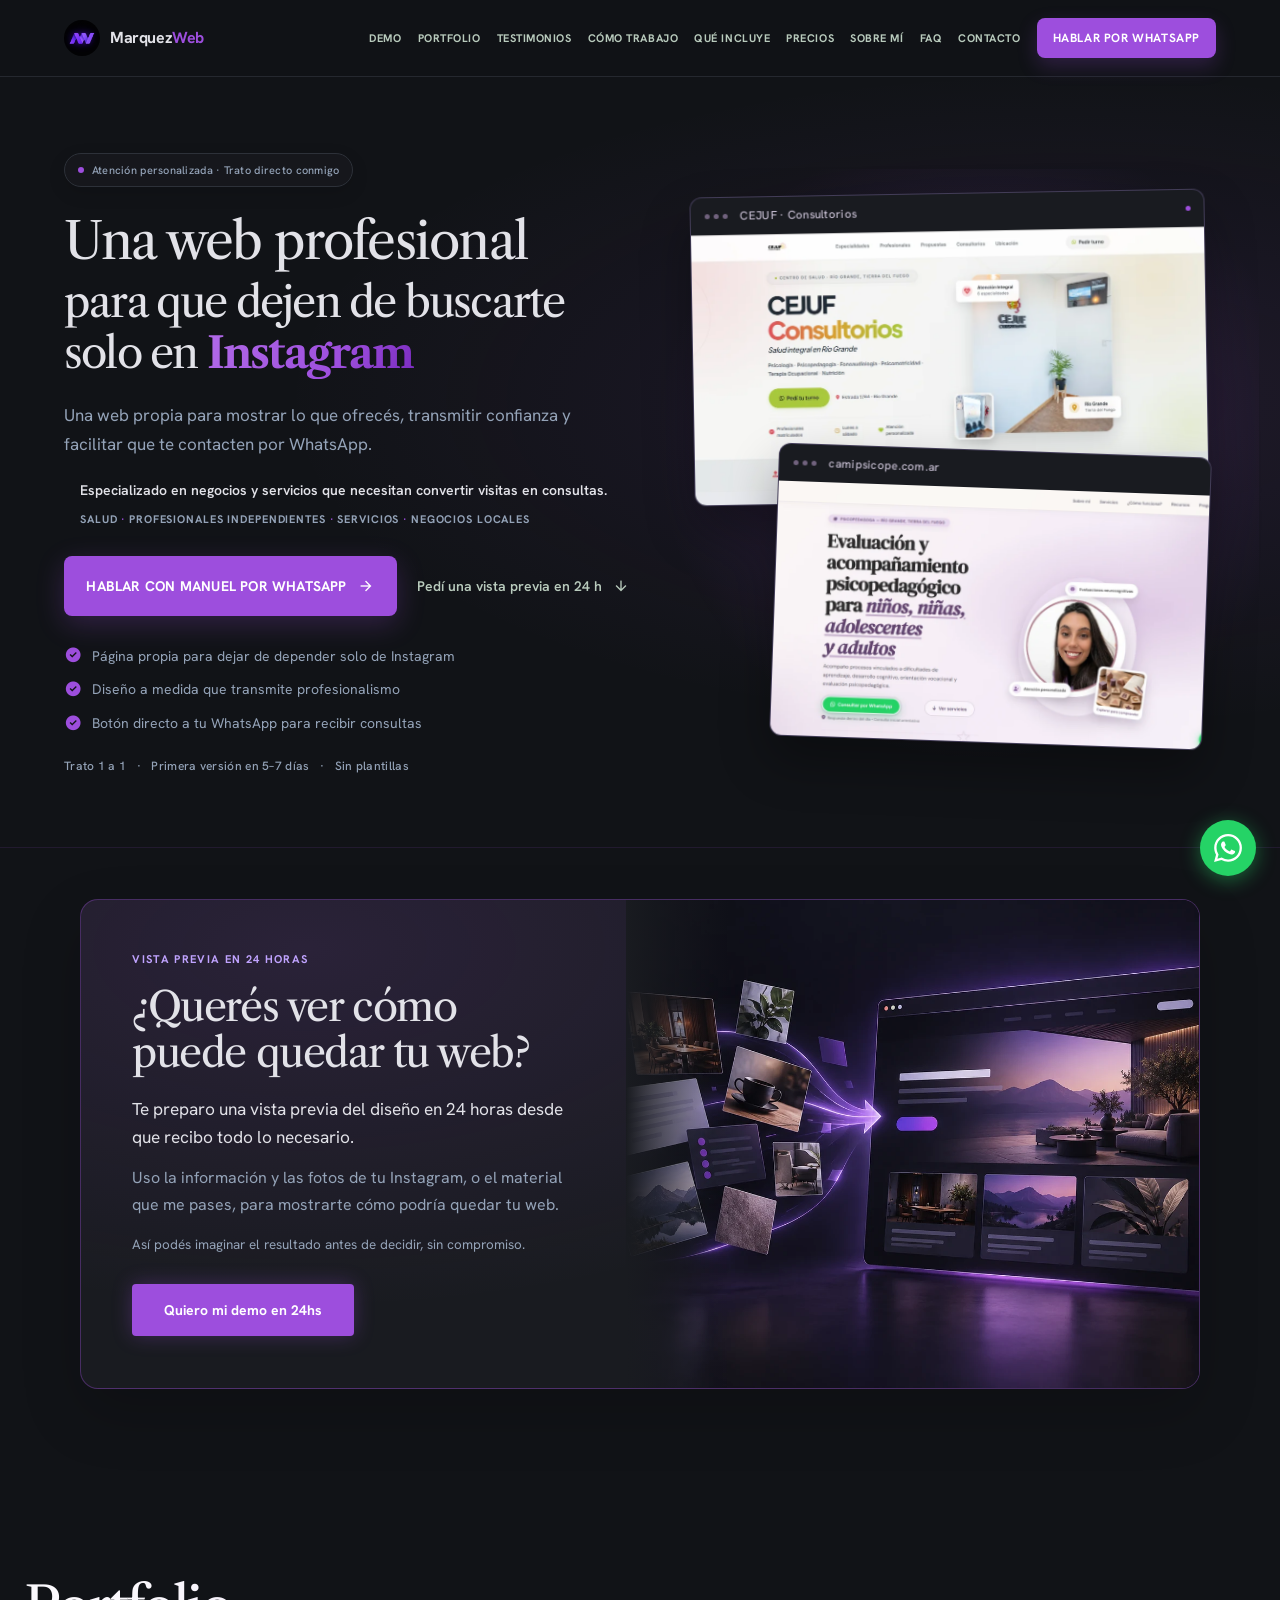
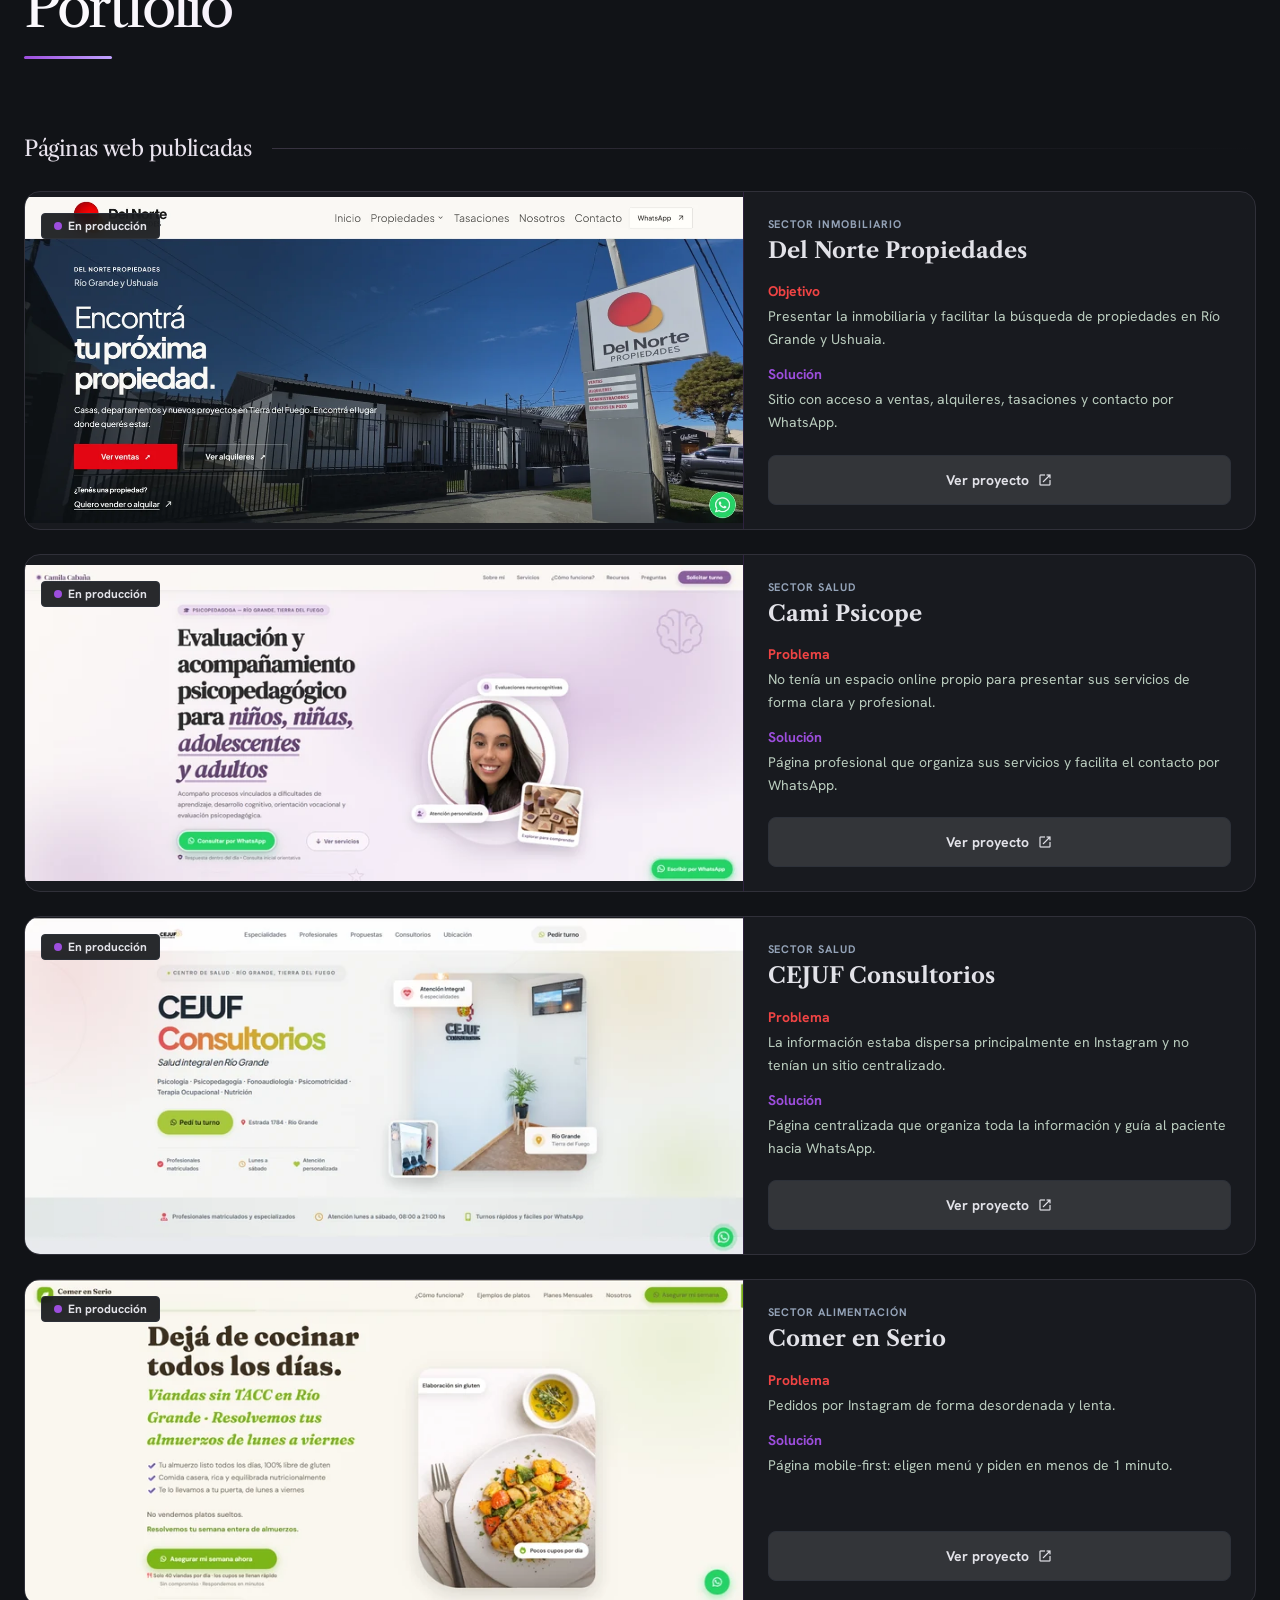
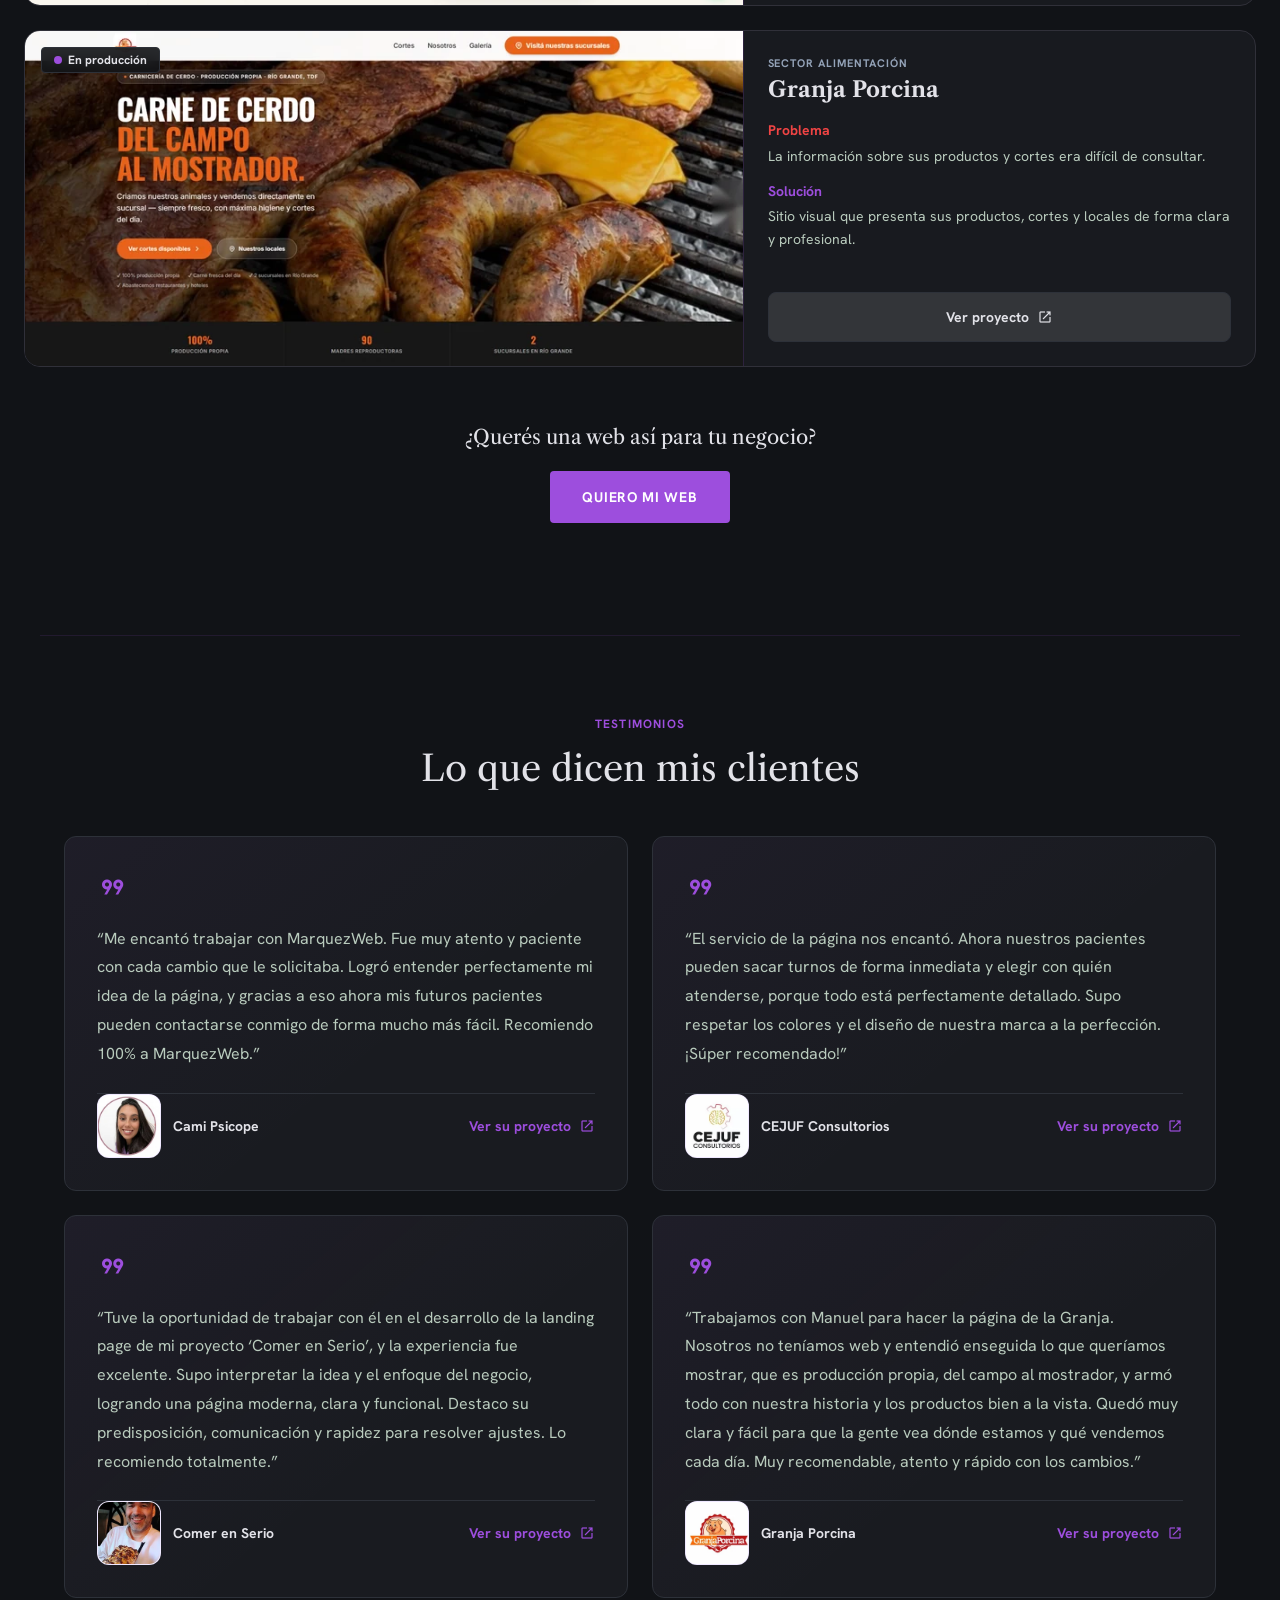
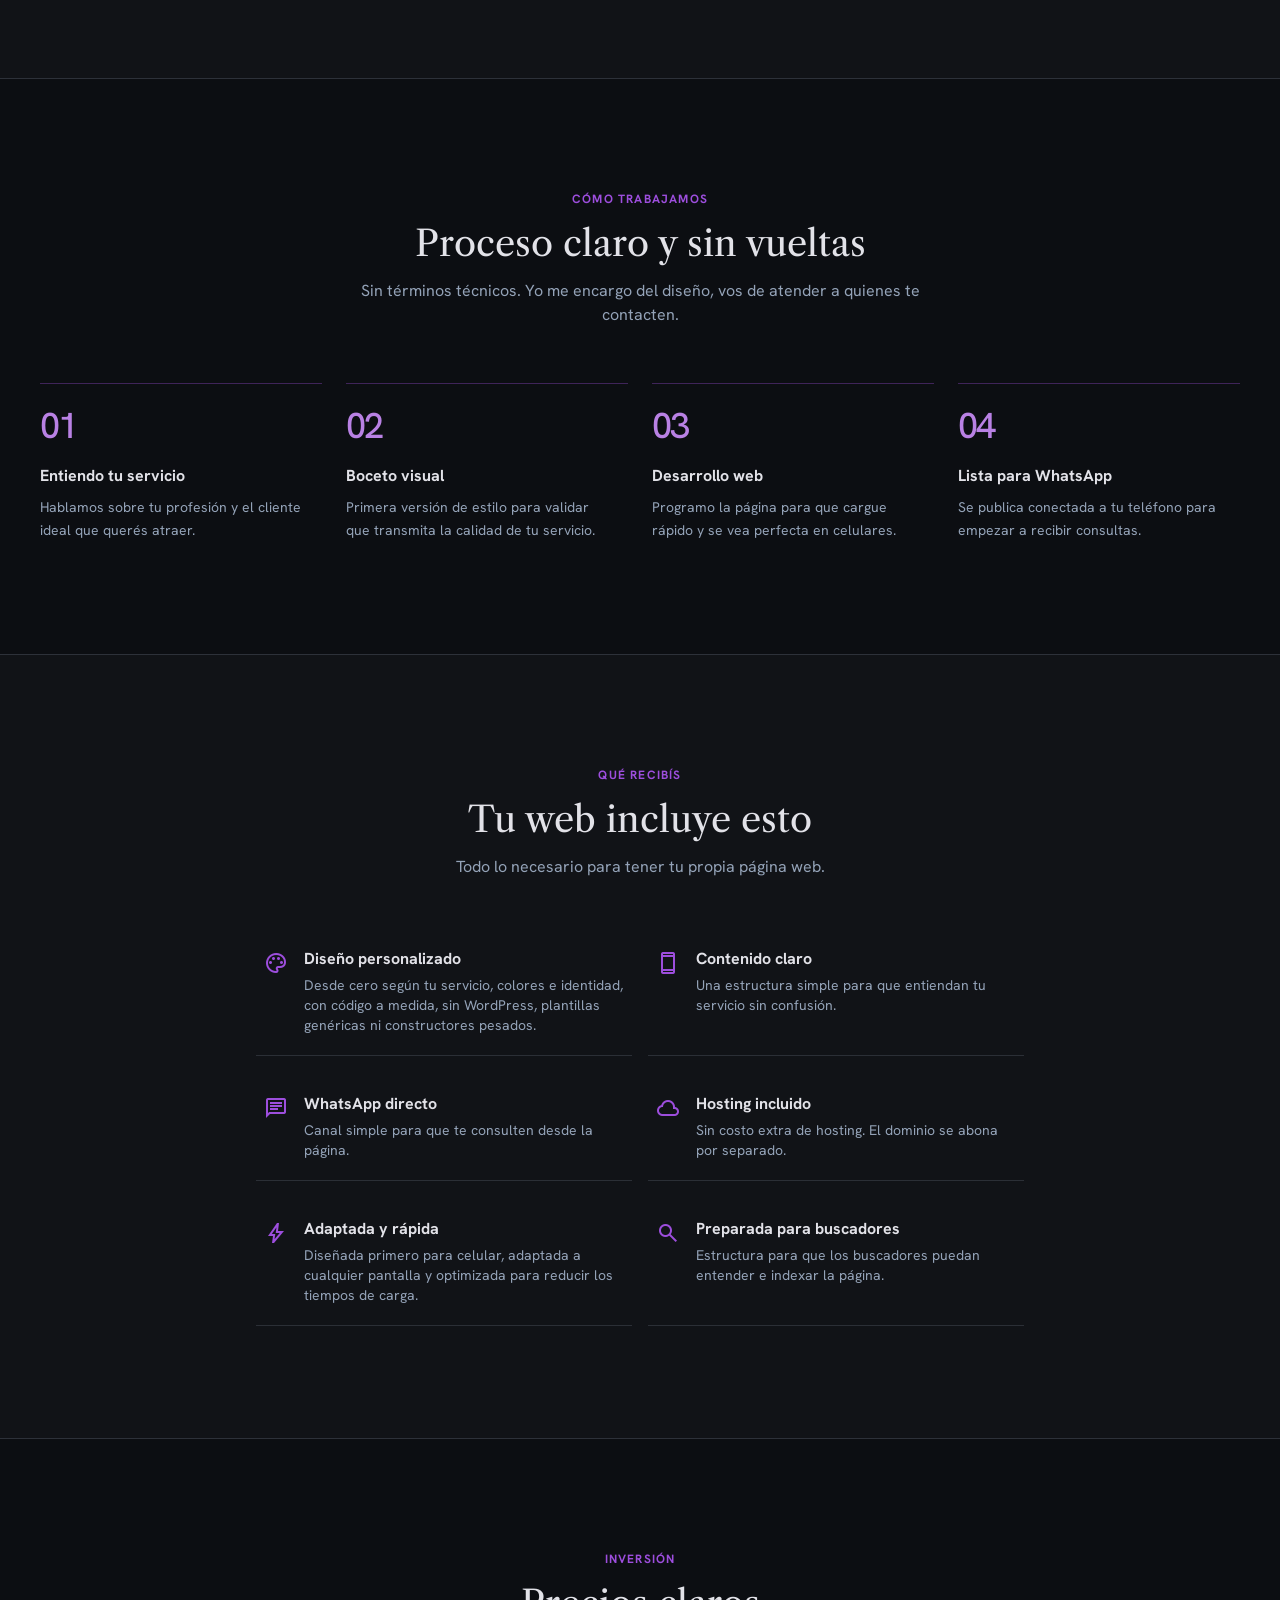
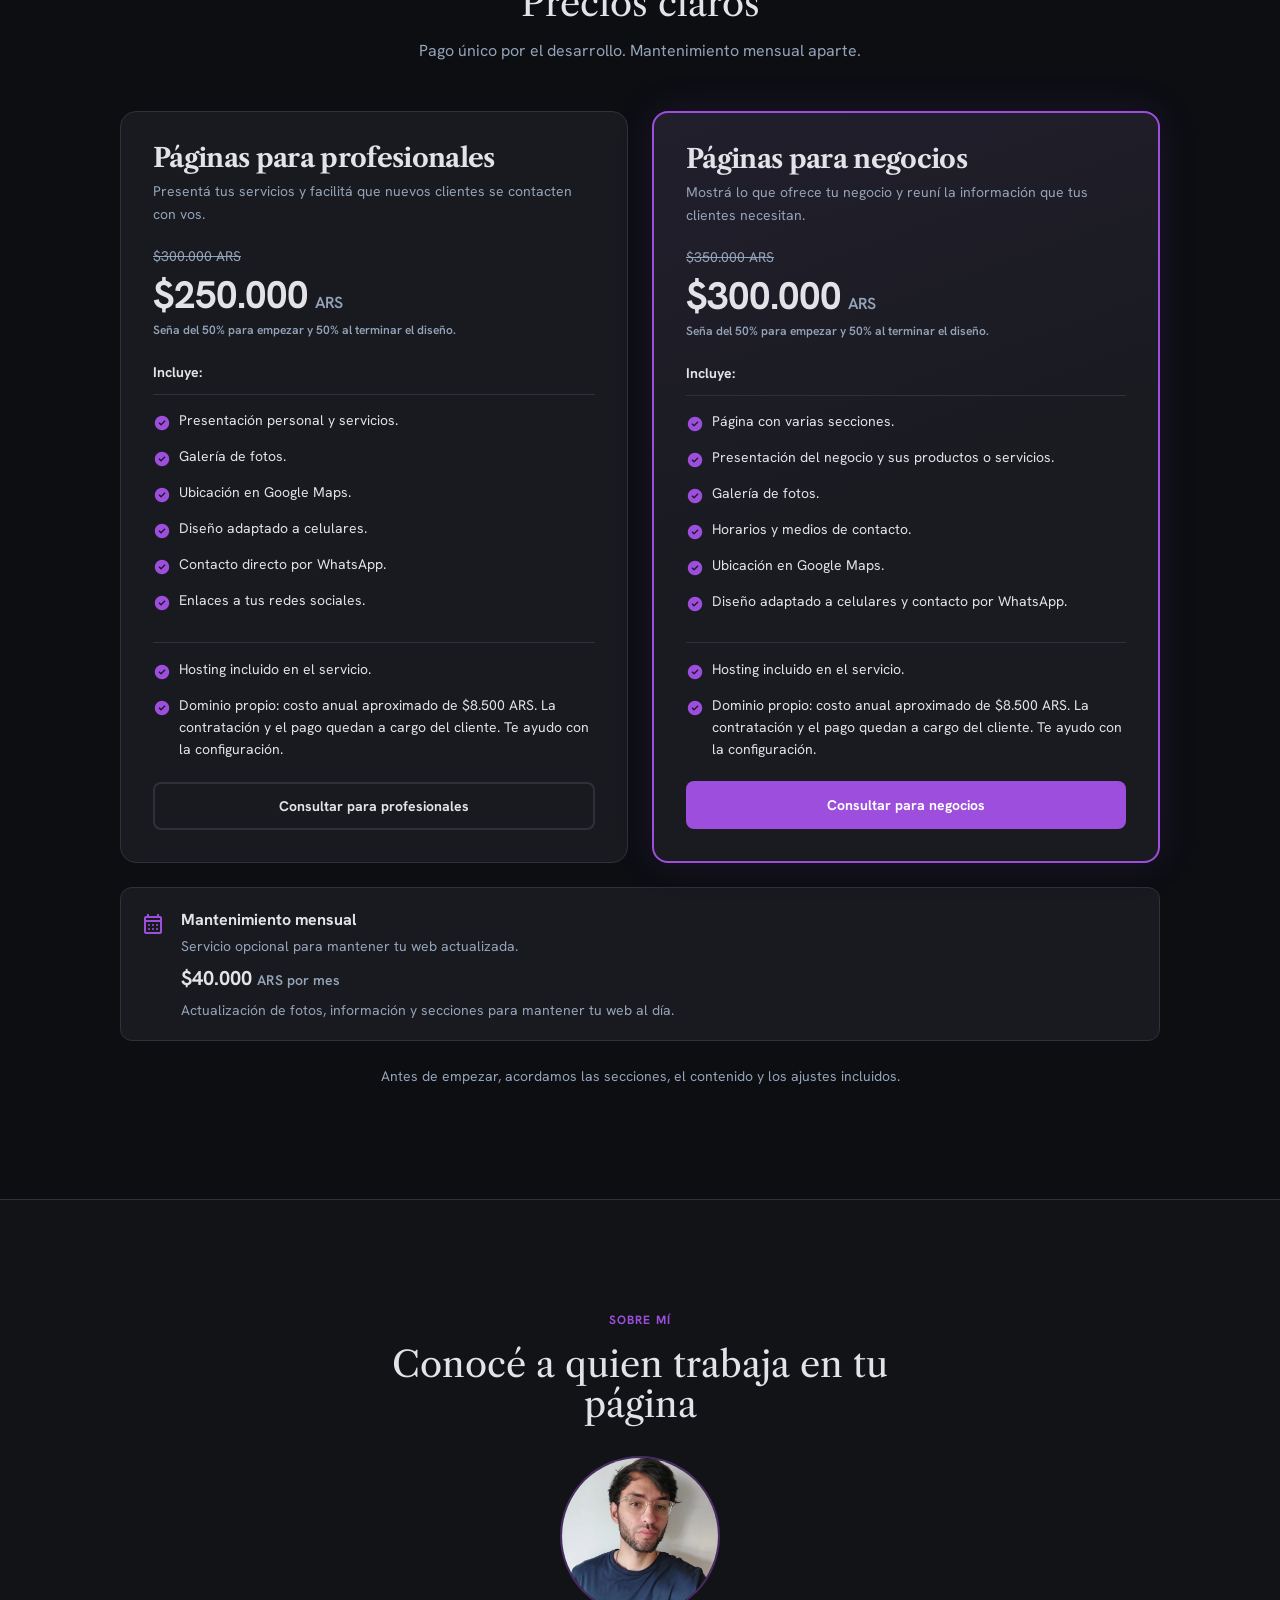
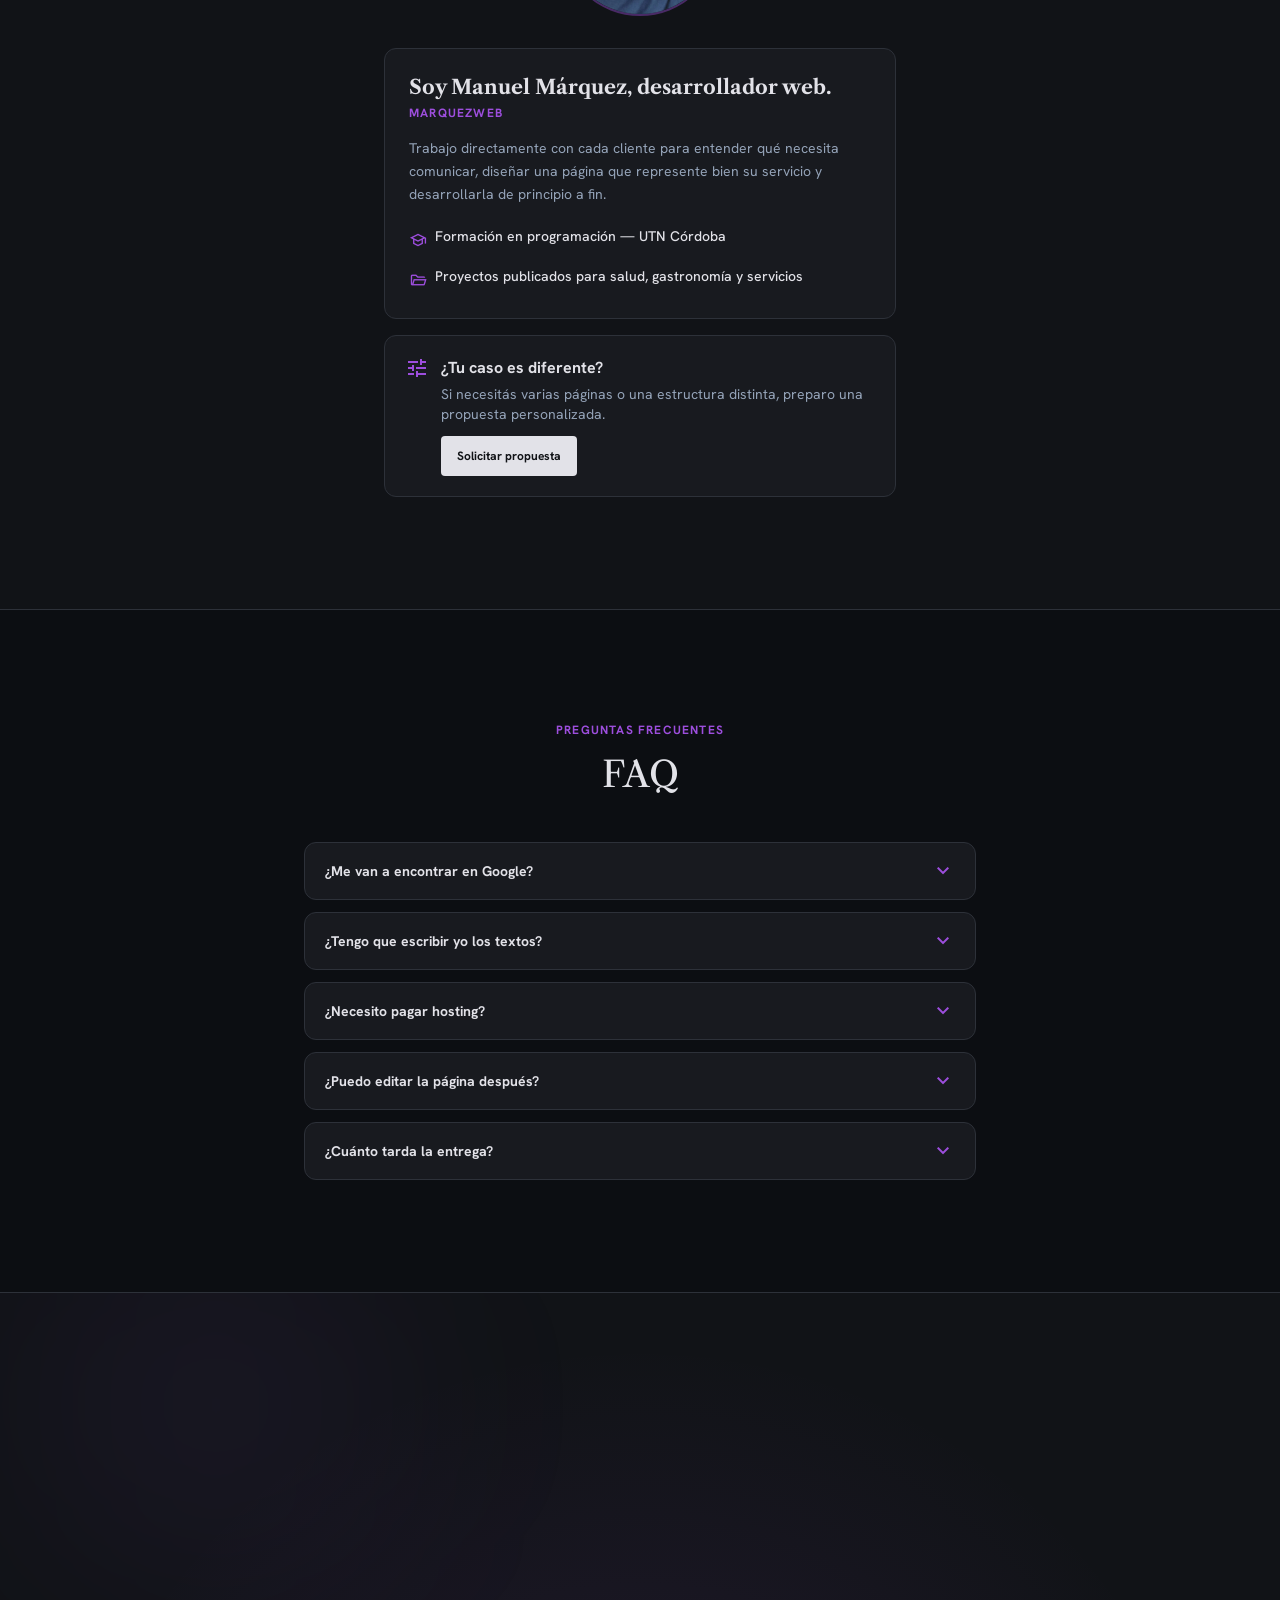
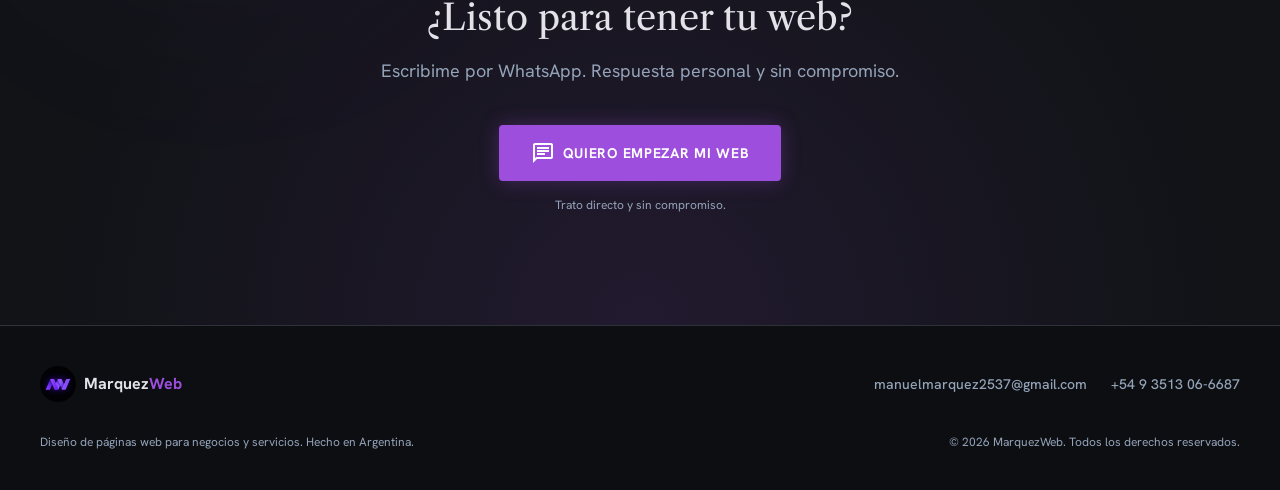
==== commit d2ffb243: "Add Del Norte Propiedades and update portfolio layout" ====
--- a/index.html
+++ b/index.html
@@ -480,7 +480,7 @@
     }
   }
 </style>
-<link rel="stylesheet" href="visual.css?v=20261022-3"/>
+<link rel="stylesheet" href="visual.css?v=20261027-2"/>
 <script type="application/ld+json">
 {
   "@context": "https://schema.org",
@@ -675,6 +675,22 @@
   <h3 class="portfolio-subtitle font-display">Páginas web publicadas</h3>
   <div class="portfolio-cards grid md:grid-cols-2 gap-8">
     <!-- Project cards -->
+    <article class="project-card reveal card-lift bg-surface-card border border-border-subtle rounded-xl overflow-hidden group flex flex-col">
+      <div class="project-card-preview overflow-hidden border-b border-border-subtle relative">
+        <img src="del-norte-propiedades-card.webp" alt="Captura de la página de Del Norte Propiedades, inmobiliaria en Río Grande y Ushuaia" class="project-card-image w-full h-full object-cover object-top group-hover:scale-105 transition-transform duration-700" width="1400" height="637" loading="lazy" decoding="async"/>
+        <span class="absolute top-4 left-4 bg-background/90 backdrop-blur text-xs font-bold px-3 py-1 rounded border border-border-subtle flex items-center gap-1.5"><span class="w-2 h-2 rounded-full bg-primary"></span> En producción</span>
+      </div>
+      <div class="project-card-content">
+        <p class="project-card-category text-xs font-bold uppercase tracking-wider text-text-muted mb-2">Sector Inmobiliario</p>
+        <h4 class="project-card-title font-display text-2xl text-on-surface mb-5 font-bold">Del Norte Propiedades</h4>
+        <div class="project-card-summary text-sm">
+          <p><span class="text-error-alert font-bold block mb-0.5">Objetivo</span><span class="text-on-surface-variant">Presentar la inmobiliaria y facilitar la búsqueda de propiedades en Río Grande y Ushuaia.</span></p>
+          <p><span class="text-primary font-bold block mb-0.5">Solución</span><span class="text-on-surface-variant">Sitio con acceso a ventas, alquileres, tasaciones y contacto por WhatsApp.</span></p>
+        </div>
+        <a class="project-card-link w-full inline-flex justify-center items-center gap-2 bg-surface-variant hover:bg-surface-bright px-5 py-3 rounded text-sm font-bold border border-border-subtle transition-colors" href="https://delnortepropiedades.com/" target="_blank" rel="noopener noreferrer">Ver proyecto <span class="material-symbols-outlined text-base" aria-hidden="true">open_in_new</span></a>
+      </div>
+    </article>
+
     <article class="project-card reveal reveal-d1 card-lift bg-surface-card border border-border-subtle rounded-xl overflow-hidden group flex flex-col">
       <div class="project-card-preview overflow-hidden border-b border-border-subtle relative">
         <img src="camipsicope-card.webp" alt="Captura de la página de Cami Psicope" class="project-card-image w-full h-full object-cover object-top group-hover:scale-105 transition-transform duration-700" width="800" height="353" loading="lazy" decoding="async"/>
@@ -682,7 +698,7 @@
       </div>
       <div class="project-card-content">
         <p class="project-card-category text-xs font-bold uppercase tracking-wider text-text-muted mb-2">Sector Salud</p>
-        <h4 class="project-card-title font-display text-2xl text-on-surface mb-5 font-bold">Psicopedagogía</h4>
+        <h4 class="project-card-title font-display text-2xl text-on-surface mb-5 font-bold">Cami Psicope</h4>
         <div class="project-card-summary text-sm">
           <p><span class="text-error-alert font-bold block mb-0.5">Problema</span><span class="text-on-surface-variant">No tenía un espacio online propio para presentar sus servicios de forma clara y profesional.</span></p>
           <p><span class="text-primary font-bold block mb-0.5">Solución</span><span class="text-on-surface-variant">Página profesional que organiza sus servicios y facilita el contacto por WhatsApp.</span></p>
@@ -698,7 +714,7 @@
       </div>
       <div class="project-card-content">
         <p class="project-card-category text-xs font-bold uppercase tracking-wider text-text-muted mb-2">Sector Salud</p>
-        <h4 class="project-card-title font-display text-2xl text-on-surface mb-5 font-bold">Consultorio Médico</h4>
+        <h4 class="project-card-title font-display text-2xl text-on-surface mb-5 font-bold">CEJUF Consultorios</h4>
         <div class="project-card-summary text-sm">
           <p><span class="text-error-alert font-bold block mb-0.5">Problema</span><span class="text-on-surface-variant">La información estaba dispersa principalmente en Instagram y no tenían un sitio centralizado.</span></p>
           <p><span class="text-primary font-bold block mb-0.5">Solución</span><span class="text-on-surface-variant">Página centralizada que organiza toda la información y guía al paciente hacia WhatsApp.</span></p>
@@ -714,7 +730,7 @@
       </div>
       <div class="project-card-content">
         <p class="project-card-category text-xs font-bold uppercase tracking-wider text-text-muted mb-2">Sector Alimentación</p>
-        <h4 class="project-card-title font-display text-2xl text-on-surface mb-5 font-bold">Viandas Saludables</h4>
+        <h4 class="project-card-title font-display text-2xl text-on-surface mb-5 font-bold">Comer en Serio</h4>
         <div class="project-card-summary text-sm">
           <p><span class="text-error-alert font-bold block mb-0.5">Problema</span><span class="text-on-surface-variant">Pedidos por Instagram de forma desordenada y lenta.</span></p>
           <p><span class="text-primary font-bold block mb-0.5">Solución</span><span class="text-on-surface-variant">Página mobile-first: eligen menú y piden en menos de 1 minuto.</span></p>
@@ -730,7 +746,7 @@
       </div>
       <div class="project-card-content">
         <p class="project-card-category text-xs font-bold uppercase tracking-wider text-text-muted mb-2">Sector Alimentación</p>
-        <h4 class="project-card-title font-display text-2xl text-on-surface mb-5 font-bold">Carnicería de Cerdo</h4>
+        <h4 class="project-card-title font-display text-2xl text-on-surface mb-5 font-bold">Granja Porcina</h4>
         <div class="project-card-summary text-sm">
           <p><span class="text-error-alert font-bold block mb-0.5">Problema</span><span class="text-on-surface-variant">La información sobre sus productos y cortes era difícil de consultar.</span></p>
           <p><span class="text-primary font-bold block mb-0.5">Solución</span><span class="text-on-surface-variant">Sitio visual que presenta sus productos, cortes y locales de forma clara y profesional.</span></p>
--- a/visual.css
+++ b/visual.css
@@ -151,14 +151,18 @@
   color: #e9e3ee; font-size: clamp(1.15rem, 1.7vw, 1.35rem); line-height: 1.3; letter-spacing: -.02em;
 }
 .portfolio-subtitle::after { content: ''; flex: 1; height: 1px; background: linear-gradient(90deg, #383341, transparent); }
-.portfolio-cards { gap: 1.5rem; }
+.portfolio-cards { grid-template-columns: minmax(0, 1fr); gap: 1.5rem; }
 .project-card { border-color: #303039; border-radius: 1rem; }
 .project-card-preview { border-bottom-color: rgba(157,78,221,.16); }
 .project-card-title { text-wrap: balance; }
 .project-card-category { font-size: .6875rem; letter-spacing: .09em; }
-.project-card-summary { line-height: 1.65; }
-@media (min-width: 1280px) {
-  .project-card-summary { grid-template-columns: repeat(2, minmax(0, 1fr)); gap: 1.5rem; }
+.project-card-summary { grid-template-columns: minmax(0, 1fr); line-height: 1.65; }
+.portfolio-cards .project-card-preview { aspect-ratio: auto; }
+.portfolio-cards .project-card-image { display: block; width: 100%; height: auto; }
+@media (min-width: 900px) {
+  .portfolio-cards > .project-card { grid-template-columns: minmax(0, 1.4fr) minmax(0, 1fr); grid-template-rows: auto; }
+  .portfolio-cards .project-card-preview { align-self: center; border-bottom: 0; }
+  .portfolio-cards .project-card-content { border-left: 1px solid rgba(157,78,221,.16); padding: 1.5rem; }
 }
 #testimonios { padding-top: 5rem; padding-bottom: 5rem; }
 #precios > div { max-width: 1040px; }
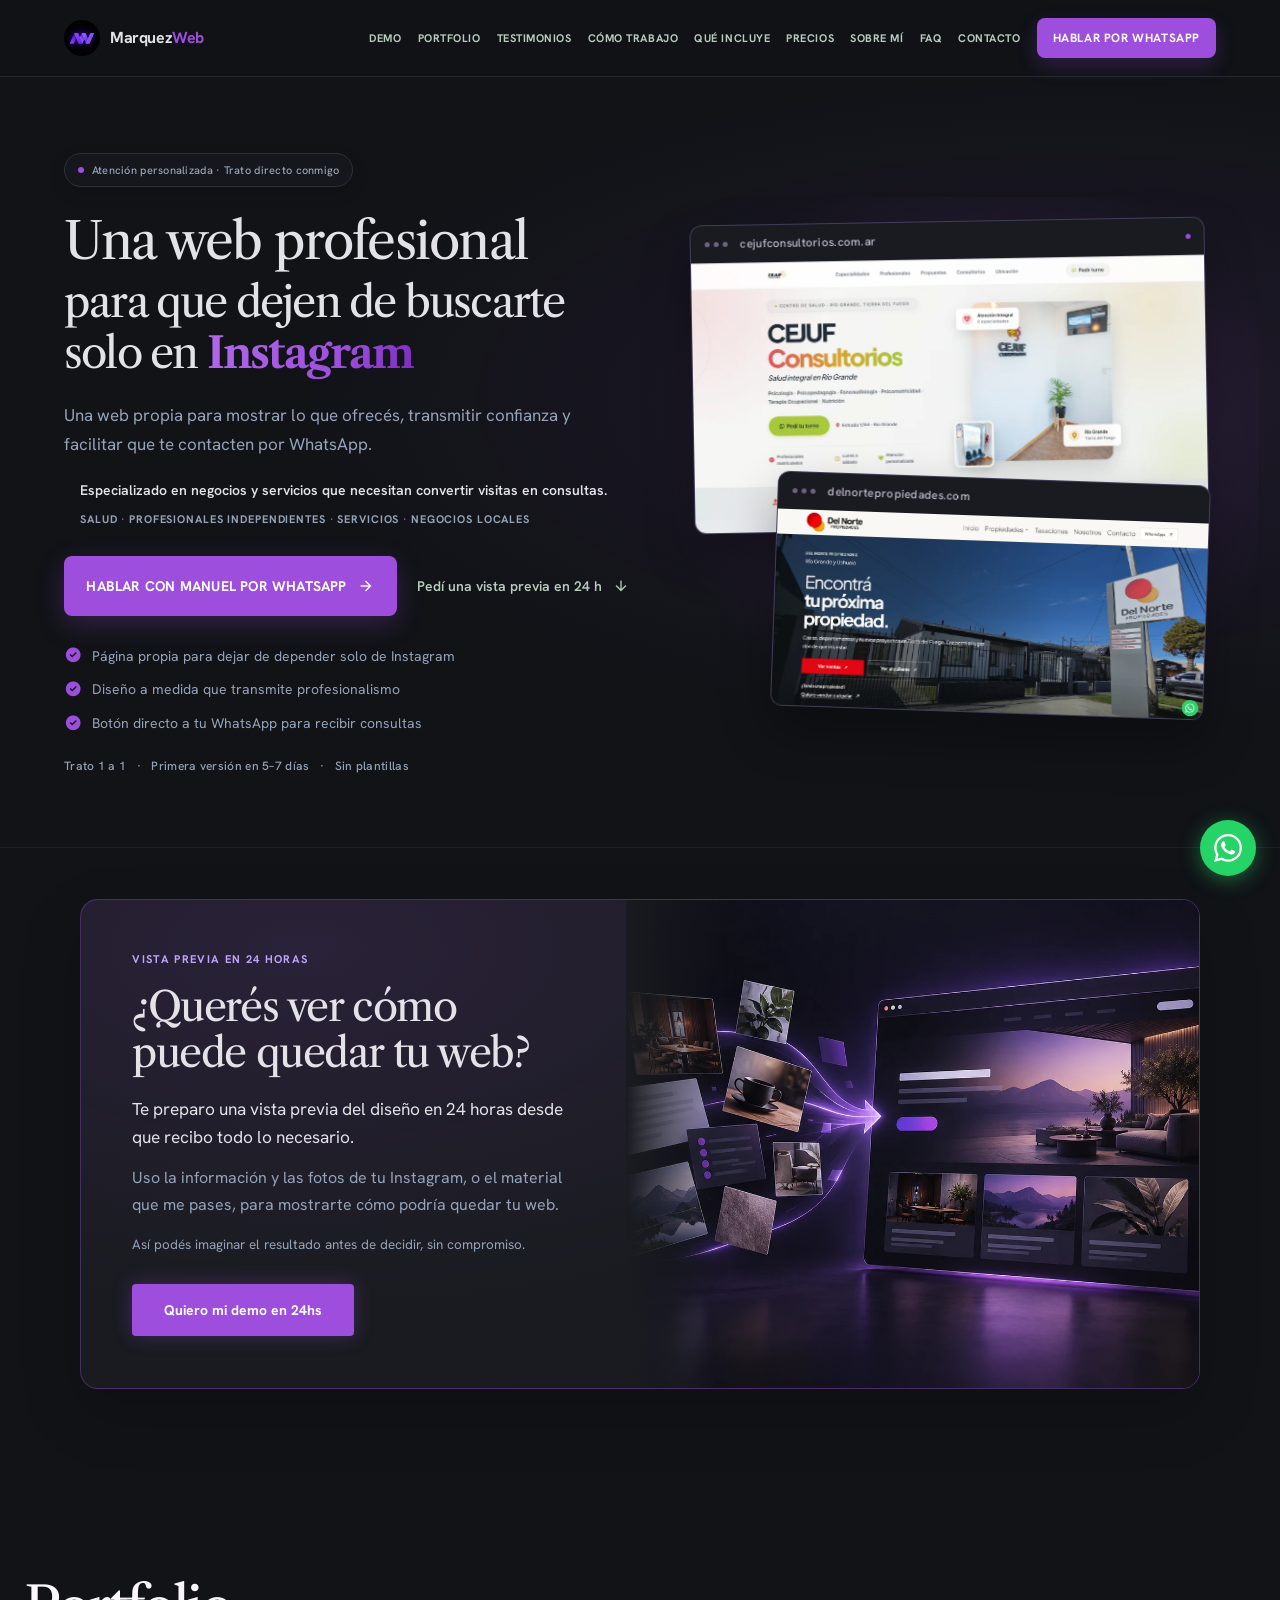
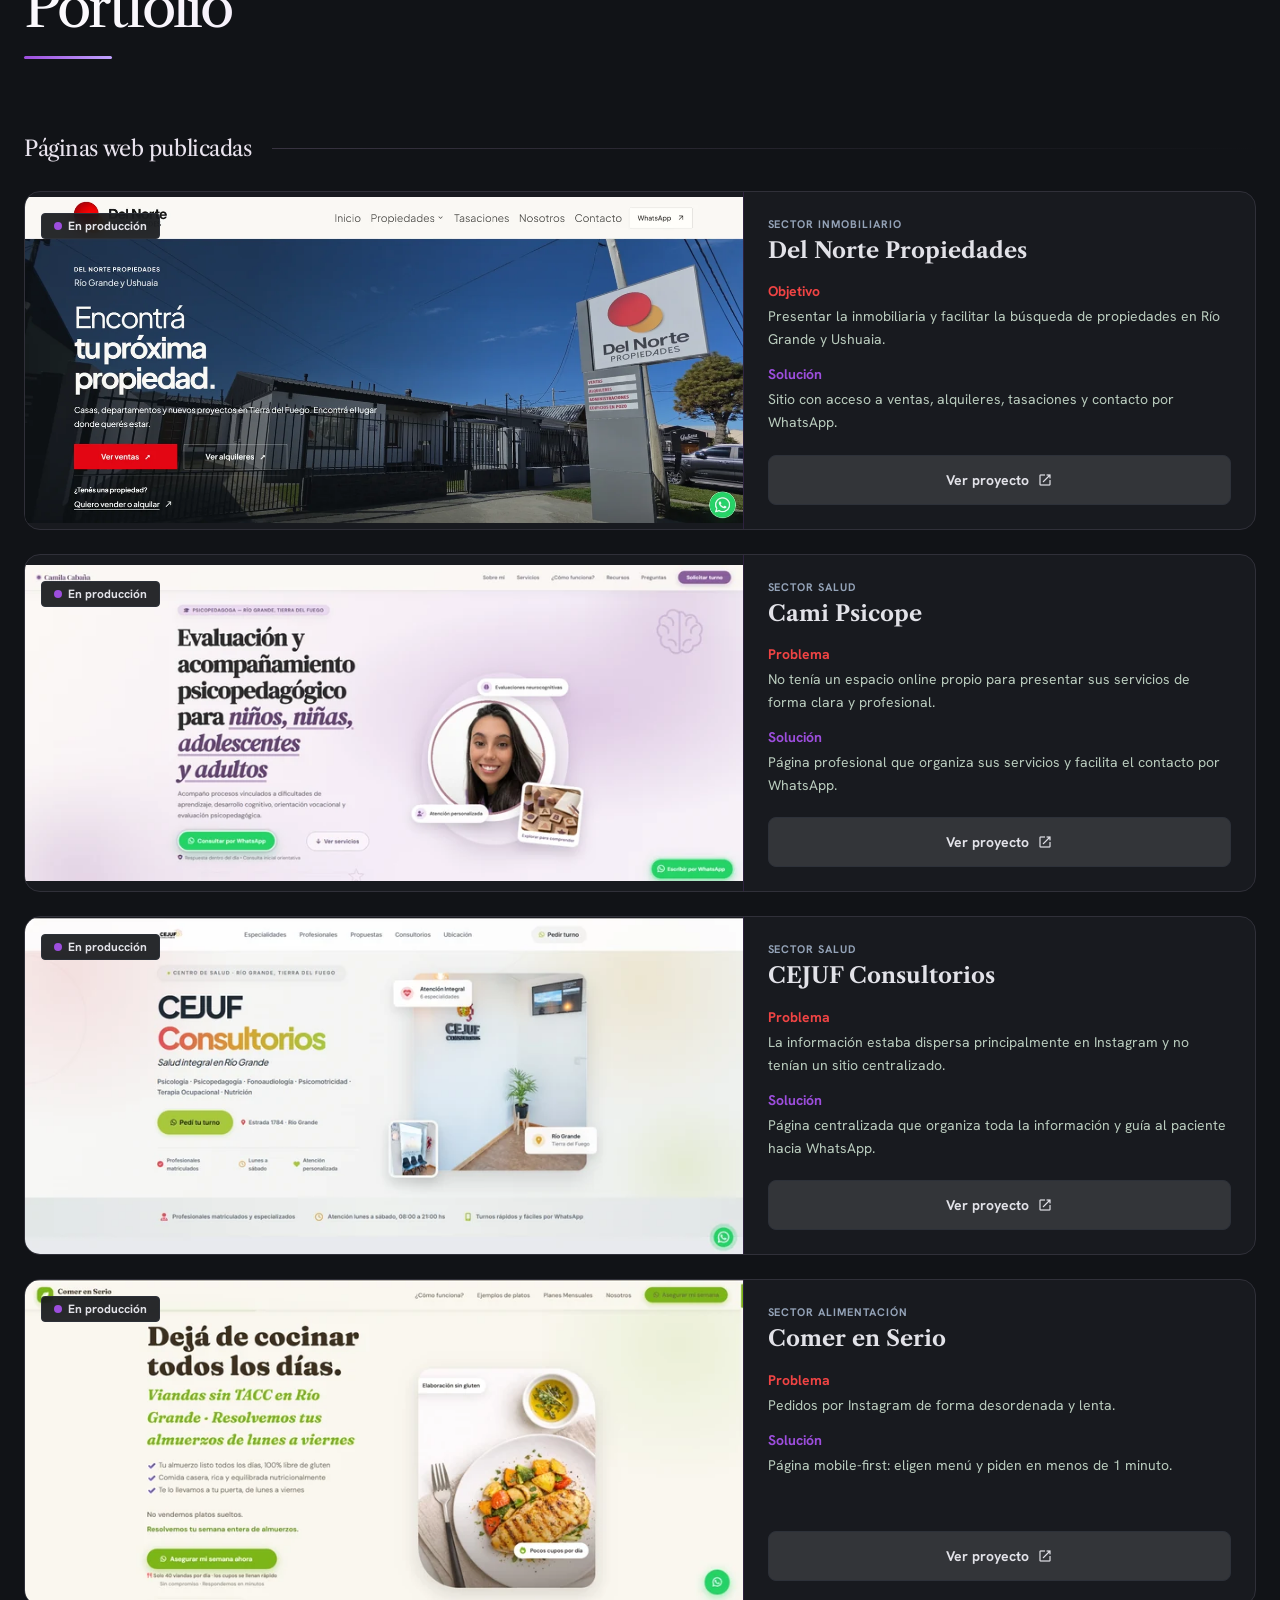
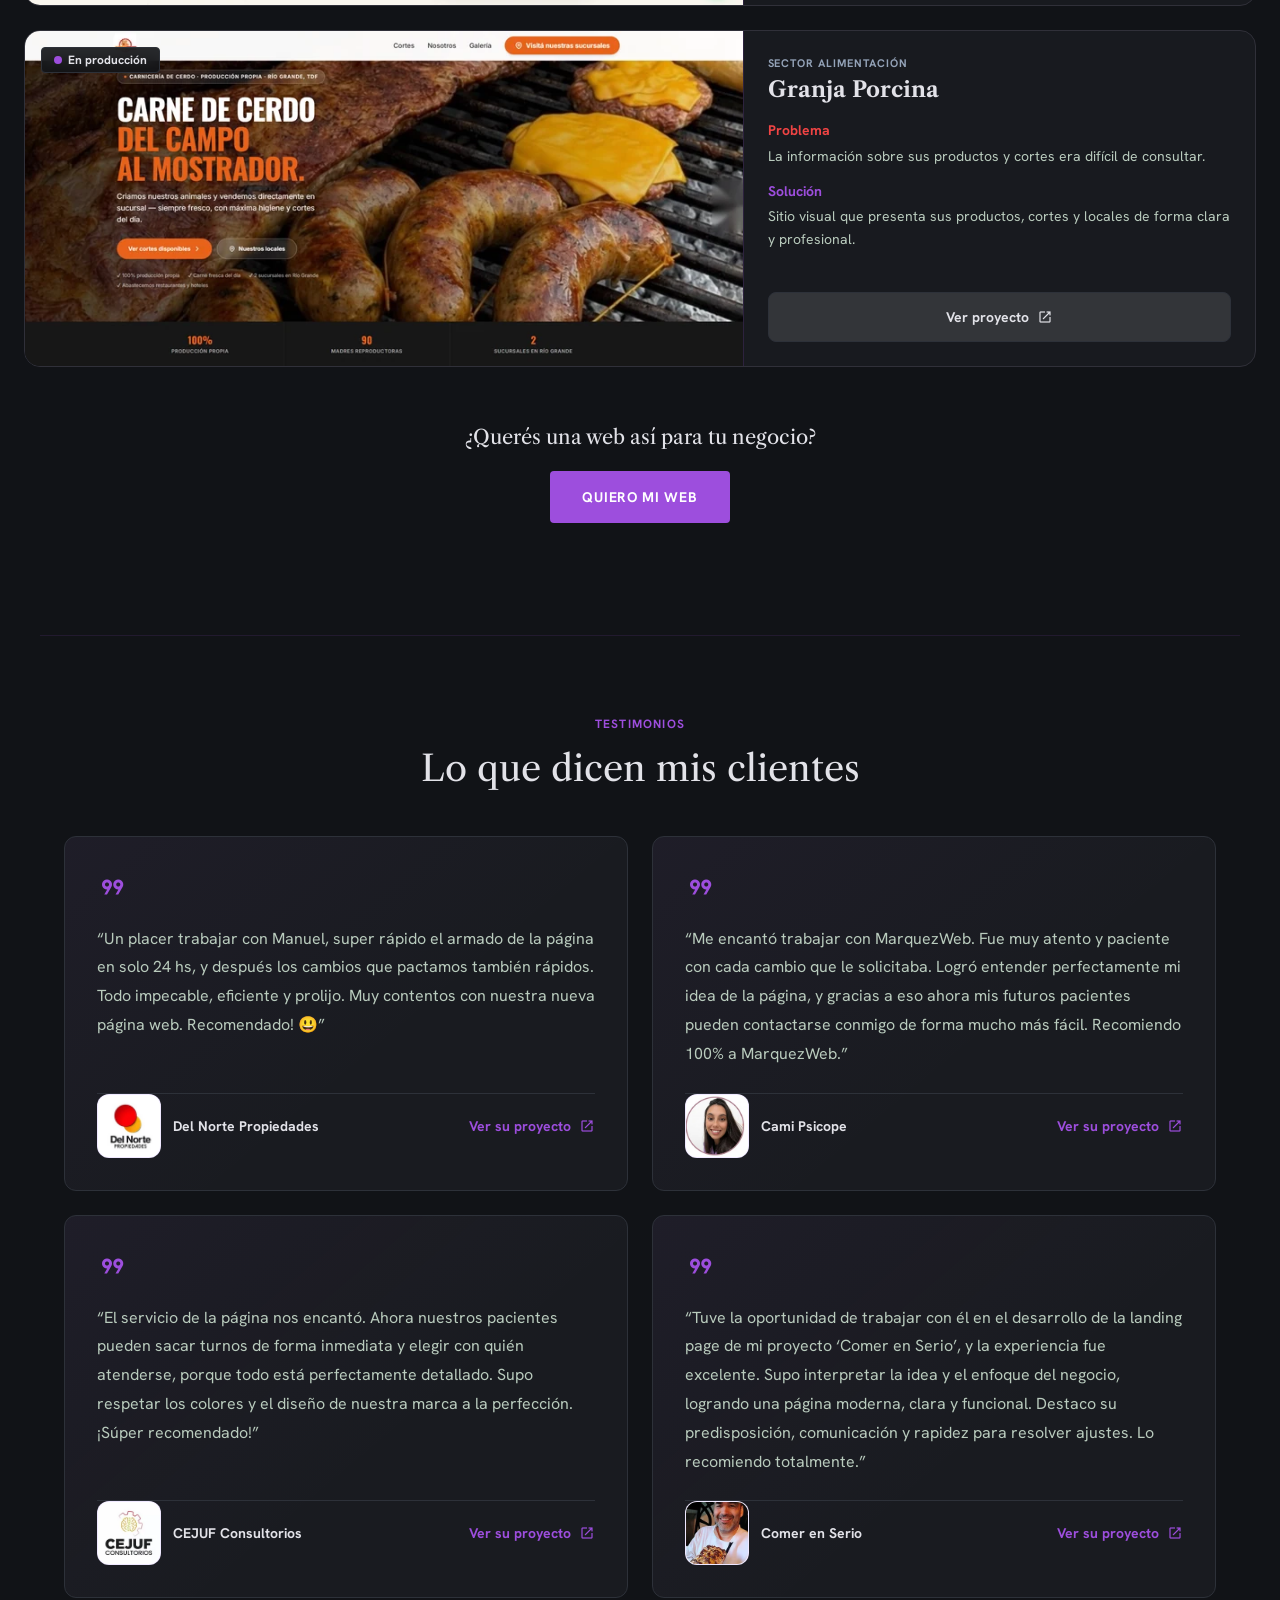
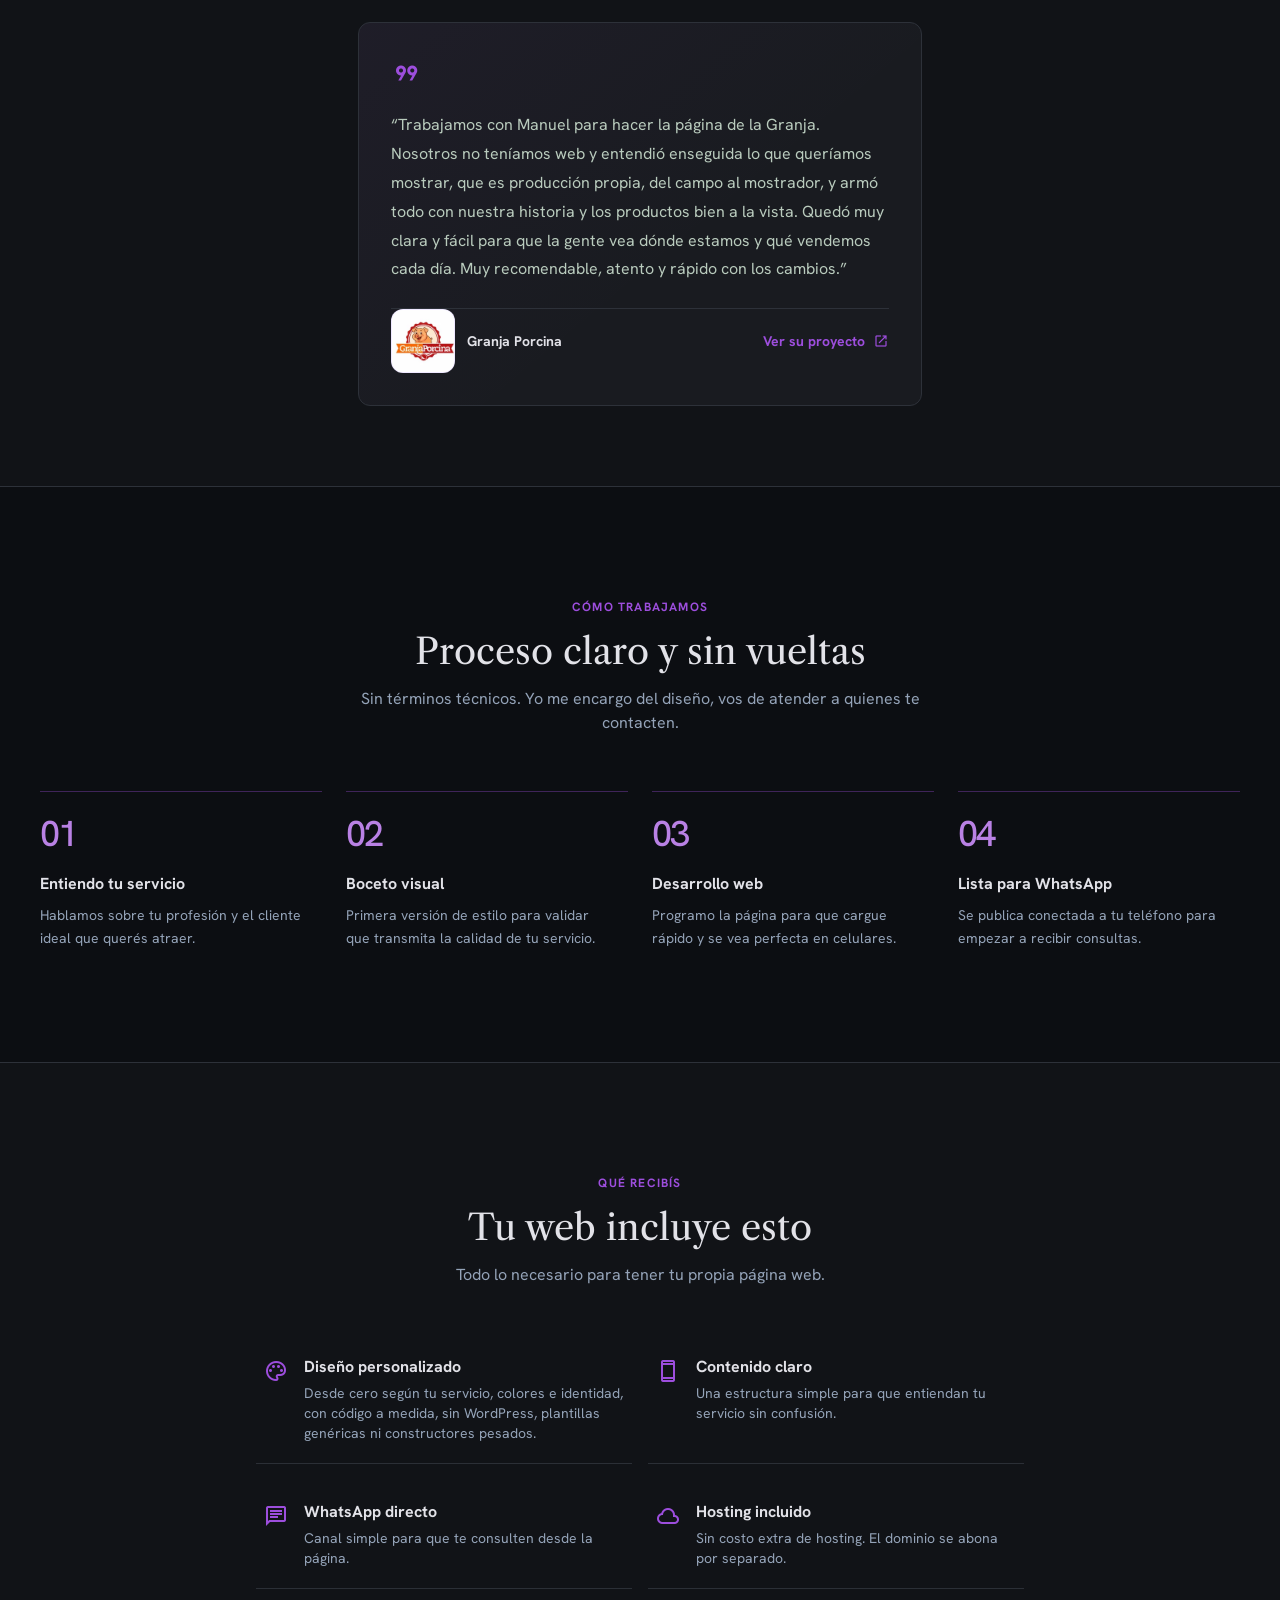
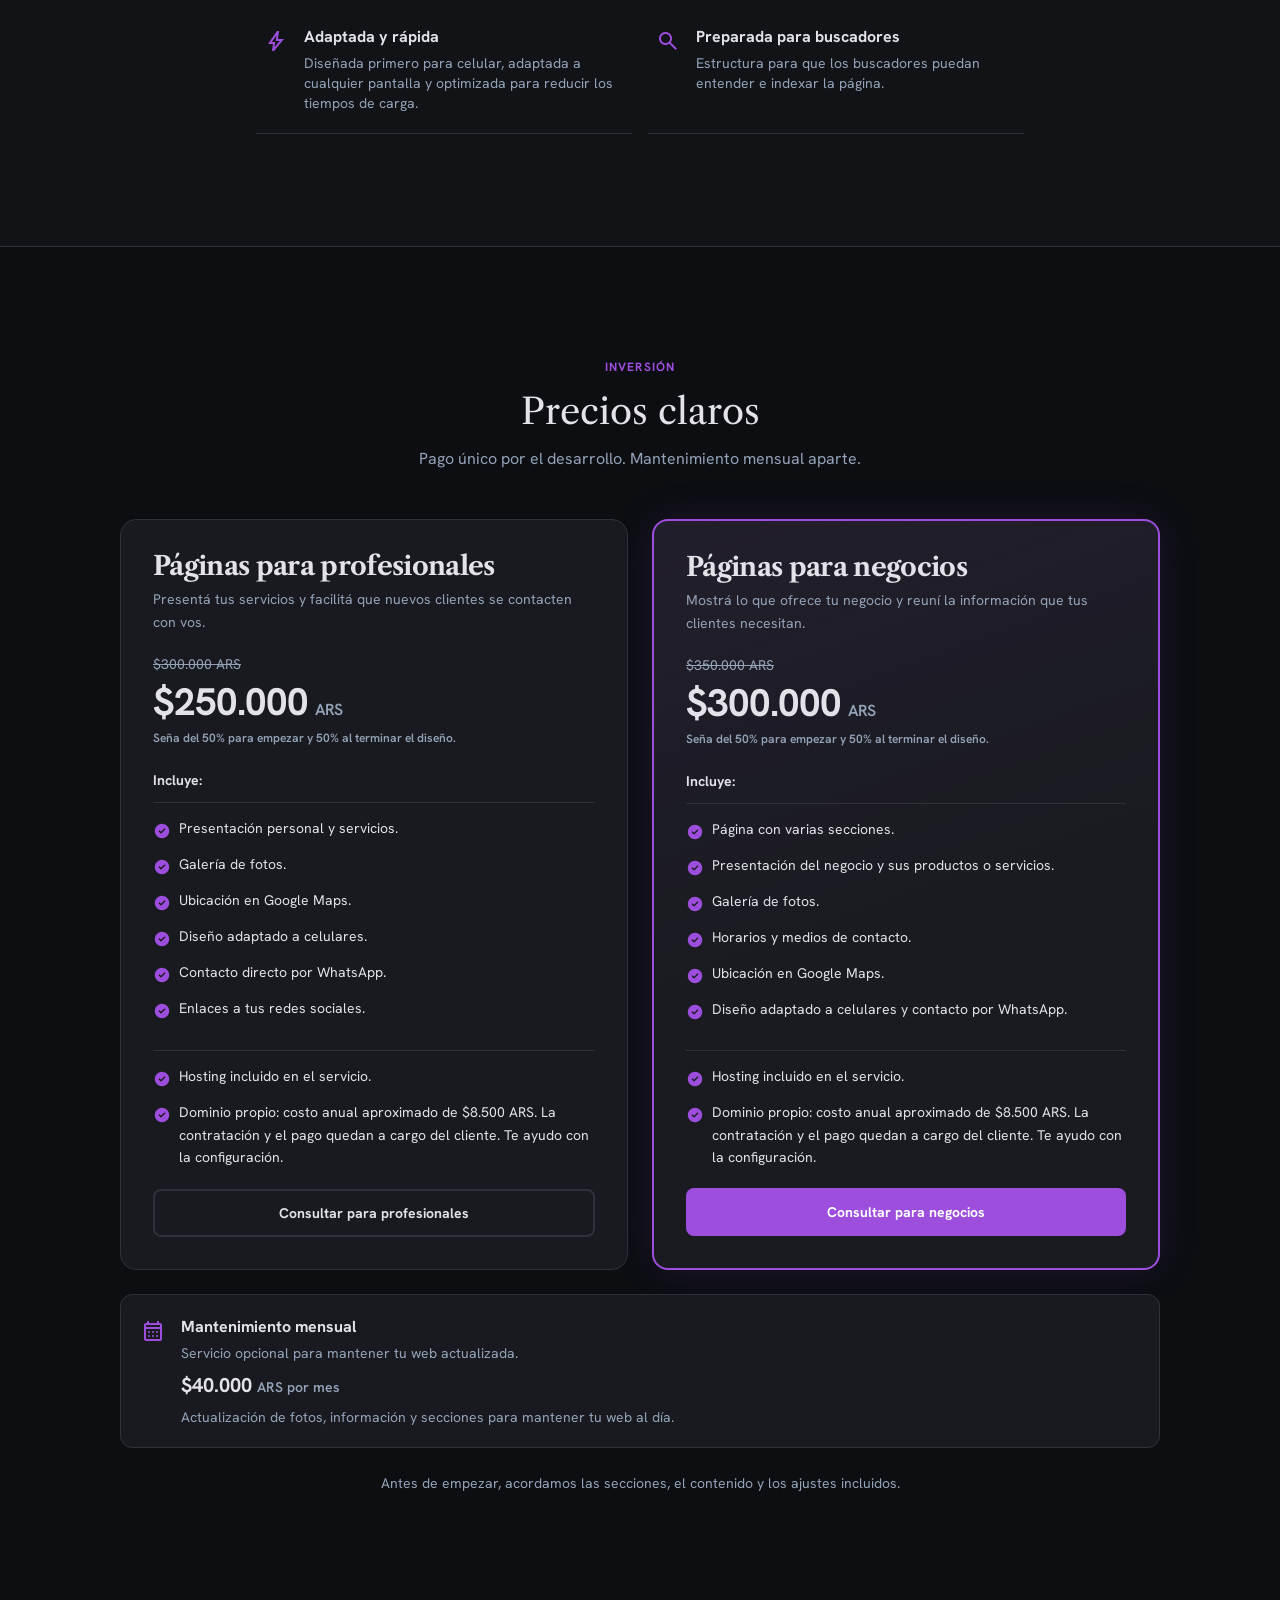
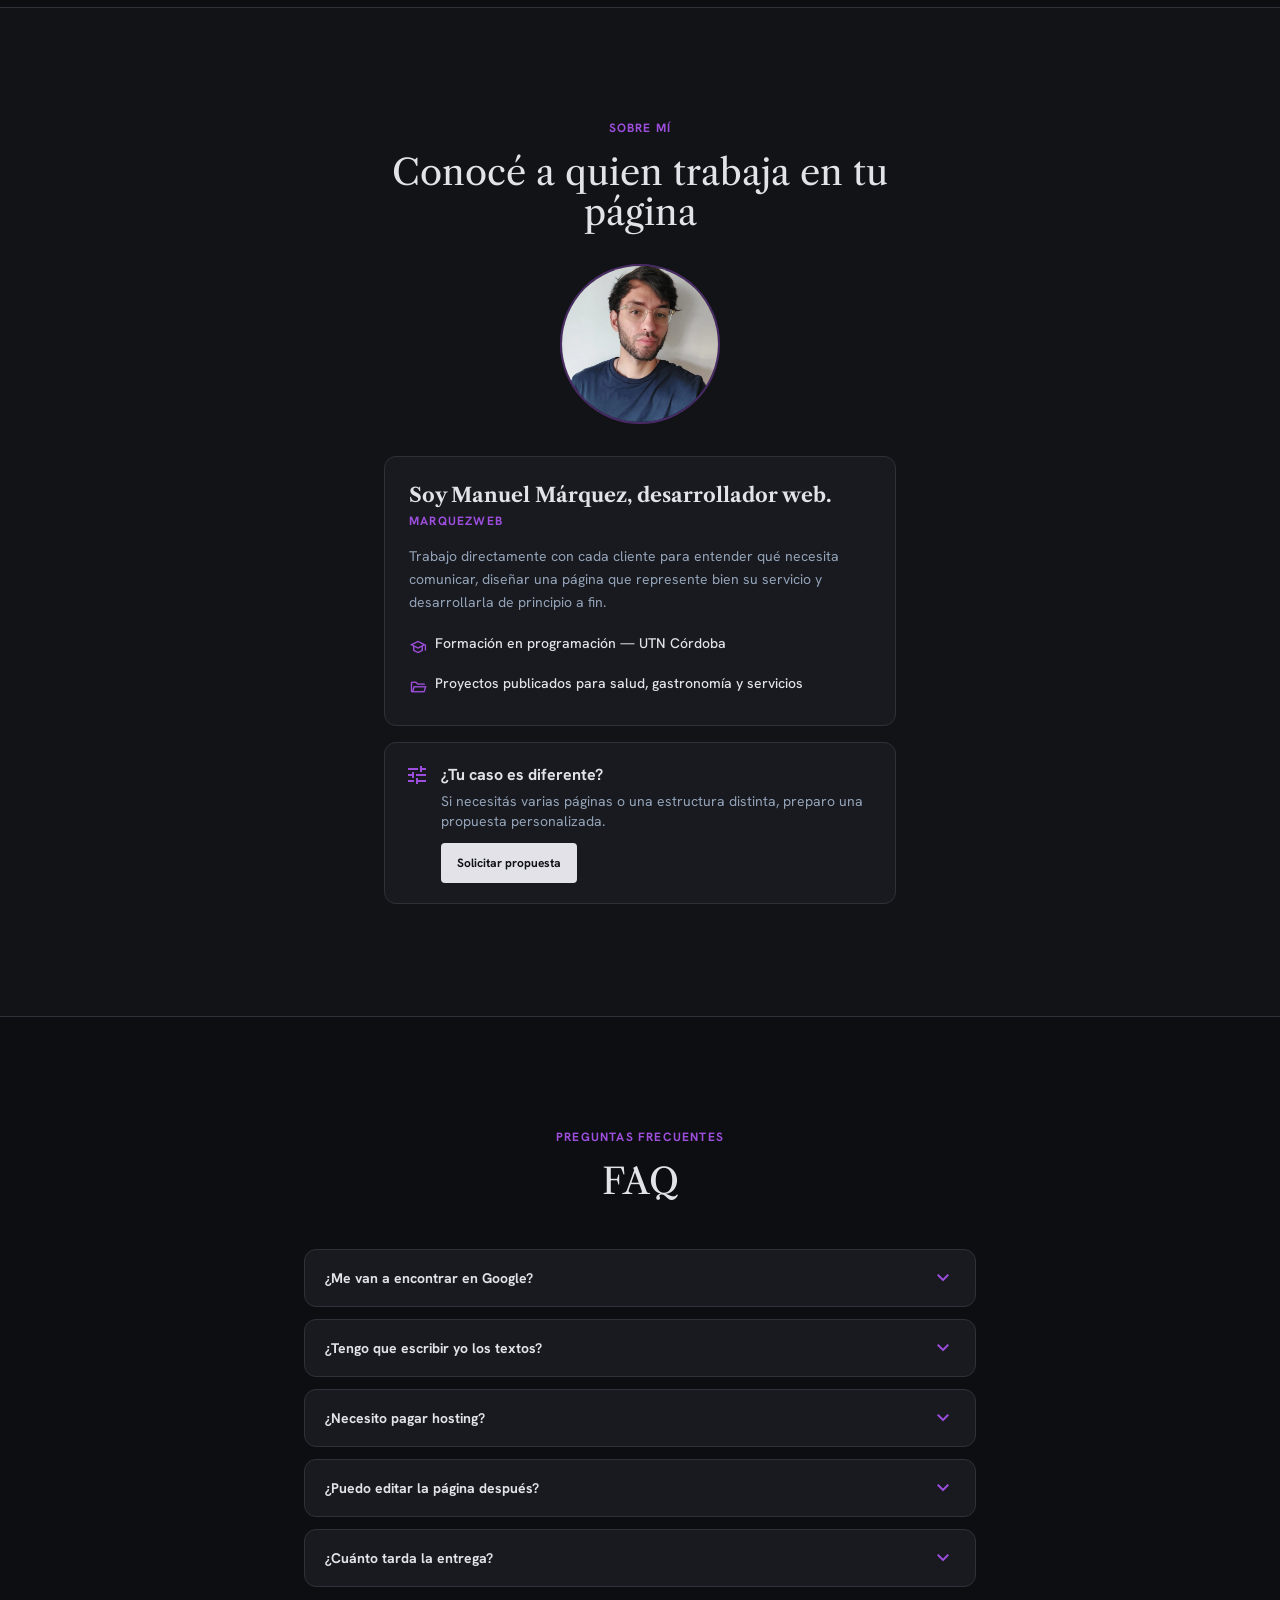
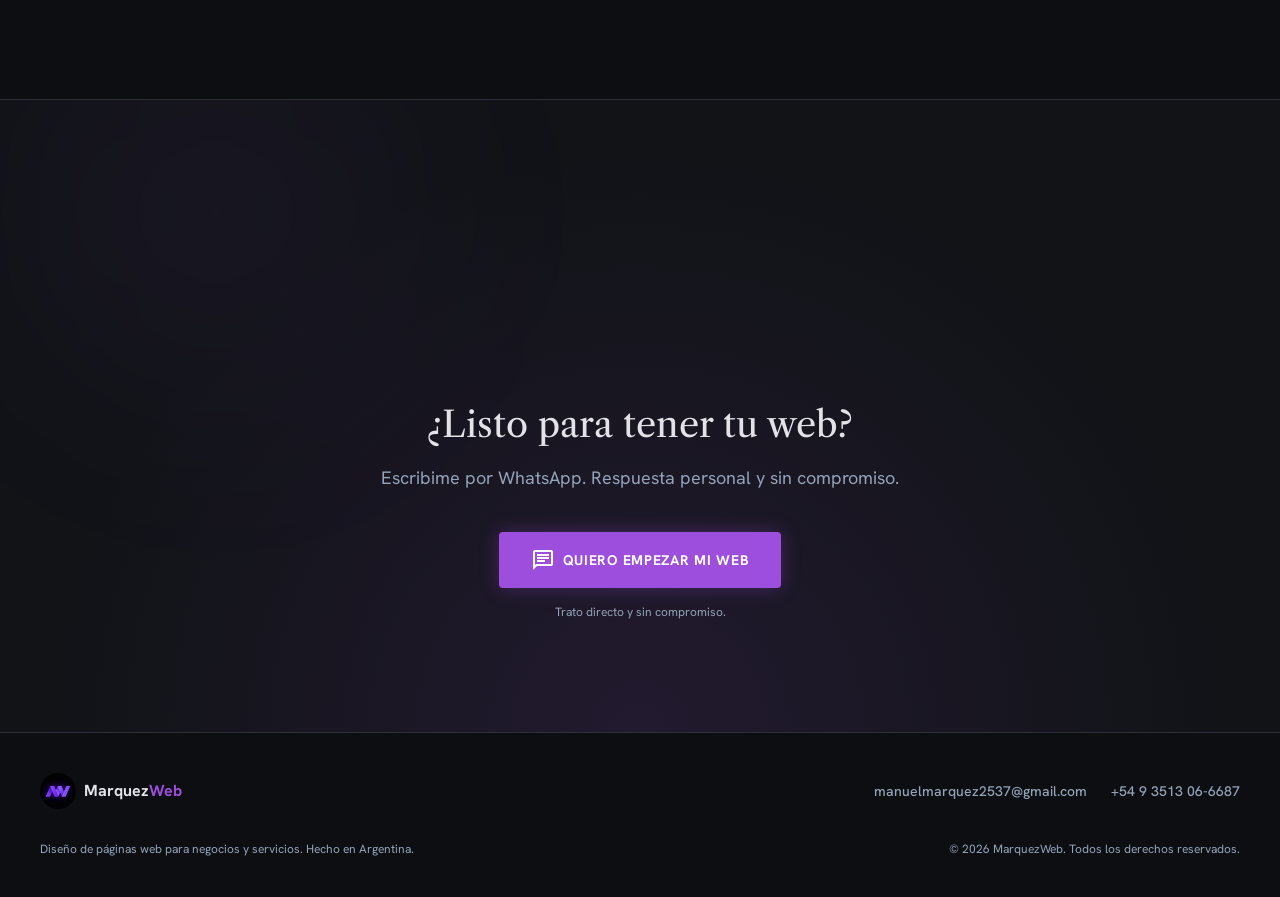
==== commit 8969aac9: "Update hero, social preview and Del Norte testimonial" ====
--- a/index.html
+++ b/index.html
@@ -41,14 +41,14 @@
 <meta property="og:url" content="https://marquezweb.com.ar/"/>
 <meta property="og:title" content="MarquezWeb — Páginas web para negocios y servicios"/>
 <meta property="og:description" content="Páginas web para negocios y servicios: presencia propia, contenido claro y contacto directo por WhatsApp."/>
-<meta property="og:image" content="https://marquezweb.com.ar/og-image.webp?v=4"/>
+<meta property="og:image" content="https://marquezweb.com.ar/og-image.webp?v=5"/>
 <meta property="og:image:width" content="1200"/>
 <meta property="og:image:height" content="630"/>
 <meta property="og:image:alt" content="MarquezWeb: páginas web para negocios y servicios, con ejemplos reales de proyectos"/>
 <meta name="twitter:card" content="summary_large_image"/>
 <meta name="twitter:title" content="MarquezWeb — Páginas web para negocios y servicios"/>
 <meta name="twitter:description" content="Páginas web para negocios y servicios: presencia propia, contenido claro y contacto directo por WhatsApp."/>
-<meta name="twitter:image" content="https://marquezweb.com.ar/og-image.webp?v=4"/>
+<meta name="twitter:image" content="https://marquezweb.com.ar/og-image.webp?v=5"/>
 <meta name="twitter:image:alt" content="MarquezWeb: páginas web para negocios y servicios, con ejemplos reales de proyectos"/>
 
 <link rel="icon" href="logo.png"/>
@@ -480,7 +480,7 @@
     }
   }
 </style>
-<link rel="stylesheet" href="visual.css?v=20261027-2"/>
+<link rel="stylesheet" href="visual.css?v=20261027-3"/>
 <script type="application/ld+json">
 {
   "@context": "https://schema.org",
@@ -491,7 +491,7 @@
       "name": "MarquezWeb",
       "url": "https://marquezweb.com.ar/",
       "logo": { "@type": "ImageObject", "url": "https://marquezweb.com.ar/logo.png" },
-      "image": "https://marquezweb.com.ar/og-image.webp?v=4",
+      "image": "https://marquezweb.com.ar/og-image.webp?v=5",
       "description": "Páginas web para negocios y servicios: presencia propia, contenido claro, base preparada para buscadores y contacto directo por WhatsApp.",
       "email": "manuelmarquez2537@gmail.com",
       "telephone": "+54 9 3513 06-6687",
@@ -636,12 +636,12 @@
       <div class="hero-visual order-2 relative hero-visual-in lg:justify-self-end w-full">
         <div class="hero-showcase">
           <figure class="showcase-window showcase-main">
-            <figcaption class="showcase-toolbar"><span class="window-dots" aria-hidden="true"><i></i><i></i><i></i></span><span>CEJUF · Consultorios</span><span class="window-status" aria-hidden="true"></span></figcaption>
+            <figcaption class="showcase-toolbar"><span class="window-dots" aria-hidden="true"><i></i><i></i><i></i></span><a href="https://cejufconsultorios.com.ar/" target="_blank" rel="noopener noreferrer" aria-label="Abrir la web de CEJUF Consultorios">cejufconsultorios.com.ar</a><span class="window-status" aria-hidden="true"></span></figcaption>
             <img src="cejuf-hero.webp" alt="Proyecto real de MarquezWeb: página de CEJUF Consultorios" width="1200" height="563" loading="lazy" fetchpriority="low" decoding="async"/>
           </figure>
           <figure class="showcase-window showcase-secondary">
-            <figcaption class="showcase-toolbar"><span class="window-dots" aria-hidden="true"><i></i><i></i><i></i></span><span>camipsicope.com.ar</span></figcaption>
-            <img src="camipsicope-hero.webp" alt="Proyecto real de MarquezWeb: página de Cami Psicope" width="1200" height="530" loading="lazy" fetchpriority="low" decoding="async"/>
+            <figcaption class="showcase-toolbar"><span class="window-dots" aria-hidden="true"><i></i><i></i><i></i></span><a href="https://delnortepropiedades.com/" target="_blank" rel="noopener noreferrer" aria-label="Abrir la web de Del Norte Propiedades">delnortepropiedades.com</a></figcaption>
+            <img src="del-norte-propiedades-card.webp" alt="Proyecto real de MarquezWeb: página de Del Norte Propiedades" width="1400" height="637" loading="lazy" fetchpriority="low" decoding="async"/>
           </figure>
         </div>
       </div>
@@ -719,7 +719,7 @@
           <p><span class="text-error-alert font-bold block mb-0.5">Problema</span><span class="text-on-surface-variant">La información estaba dispersa principalmente en Instagram y no tenían un sitio centralizado.</span></p>
           <p><span class="text-primary font-bold block mb-0.5">Solución</span><span class="text-on-surface-variant">Página centralizada que organiza toda la información y guía al paciente hacia WhatsApp.</span></p>
         </div>
-        <a class="project-card-link w-full inline-flex justify-center items-center gap-2 bg-surface-variant hover:bg-surface-bright px-5 py-3 rounded text-sm font-bold border border-border-subtle transition-colors" href="https://manumarquez7.github.io/CEJUF-Consultorios/" target="_blank" rel="noopener noreferrer">Ver proyecto <span class="material-symbols-outlined text-base">open_in_new</span></a>
+        <a class="project-card-link w-full inline-flex justify-center items-center gap-2 bg-surface-variant hover:bg-surface-bright px-5 py-3 rounded text-sm font-bold border border-border-subtle transition-colors" href="https://cejufconsultorios.com.ar/" target="_blank" rel="noopener noreferrer">Ver proyecto <span class="material-symbols-outlined text-base">open_in_new</span></a>
       </div>
     </article>
 
@@ -770,6 +770,14 @@
     <h2 class="font-display text-2xl md:text-4xl text-on-surface" id="testimonios-titulo">Lo que dicen mis clientes</h2>
   </div>
   <div class="grid md:grid-cols-2 gap-6">
+    <figure class="reveal card-lift bg-surface-card border border-border-subtle rounded-xl p-8 flex flex-col">
+      <span class="material-symbols-outlined text-primary text-3xl mb-5" aria-hidden="true">format_quote</span>
+      <blockquote class="testimonial-quote text-on-surface-variant leading-relaxed">“Un placer trabajar con Manuel, super rápido el armado de la página en solo 24 hs, y después los cambios que pactamos también rápidos. Todo impecable, eficiente y prolijo. Muy contentos con nuestra nueva página web. Recomendado! 😃”</blockquote>
+      <figcaption class="text-sm font-bold text-on-surface mt-6 pt-5 border-t border-border-subtle">
+        <span class="testimonial-person"><img class="testimonial-avatar" src="testimonial-del-norte.webp" alt="Logo de Del Norte Propiedades" width="64" height="64" loading="lazy" decoding="async"/><span>Del Norte Propiedades</span></span>
+        <a class="inline-flex items-center gap-2 mt-2 py-3 text-primary hover:text-on-surface transition-colors" href="https://delnortepropiedades.com/" target="_blank" rel="noopener noreferrer" aria-label="Ver el proyecto de Del Norte Propiedades">Ver su proyecto <span class="material-symbols-outlined text-base" aria-hidden="true">open_in_new</span></a>
+      </figcaption>
+    </figure>
     <figure class="reveal reveal-d1 card-lift bg-surface-card border border-border-subtle rounded-xl p-8 flex flex-col">
       <span class="material-symbols-outlined text-primary text-3xl mb-5" aria-hidden="true">format_quote</span>
       <blockquote class="testimonial-quote text-on-surface-variant leading-relaxed">“Me encantó trabajar con MarquezWeb. Fue muy atento y paciente con cada cambio que le solicitaba. Logró entender perfectamente mi idea de la página, y gracias a eso ahora mis futuros pacientes pueden contactarse conmigo de forma mucho más fácil. Recomiendo 100% a MarquezWeb.”</blockquote>
@@ -783,7 +791,7 @@
       <blockquote class="testimonial-quote text-on-surface-variant leading-relaxed">“El servicio de la página nos encantó. Ahora nuestros pacientes pueden sacar turnos de forma inmediata y elegir con quién atenderse, porque todo está perfectamente detallado. Supo respetar los colores y el diseño de nuestra marca a la perfección. ¡Súper recomendado!”</blockquote>
       <figcaption class="text-sm font-bold text-on-surface mt-6 pt-5 border-t border-border-subtle">
         <span class="testimonial-person"><img class="testimonial-avatar" src="testimonial-cejuf.webp" alt="Logo de CEJUF Consultorios" width="64" height="64" loading="lazy" decoding="async"/><span>CEJUF Consultorios</span></span>
-        <a class="inline-flex items-center gap-2 mt-2 py-3 text-primary hover:text-on-surface transition-colors" href="https://manumarquez7.github.io/CEJUF-Consultorios/" target="_blank" rel="noopener noreferrer" aria-label="Ver el proyecto de CEJUF Consultorios">Ver su proyecto <span class="material-symbols-outlined text-base" aria-hidden="true">open_in_new</span></a>
+        <a class="inline-flex items-center gap-2 mt-2 py-3 text-primary hover:text-on-surface transition-colors" href="https://cejufconsultorios.com.ar/" target="_blank" rel="noopener noreferrer" aria-label="Ver el proyecto de CEJUF Consultorios">Ver su proyecto <span class="material-symbols-outlined text-base" aria-hidden="true">open_in_new</span></a>
       </figcaption>
     </figure>
     <figure class="reveal reveal-d3 card-lift bg-surface-card border border-border-subtle rounded-xl p-8 flex flex-col">
--- a/visual.css
+++ b/visual.css
@@ -61,7 +61,7 @@
 .window-dots i { width: 5px; height: 5px; background: #71627e; border-radius: 50%; }
 .window-status { margin-left: auto; width: 5px; height: 5px; background: #9d4edd; border-radius: 50%; }
 .showcase-window img { display: block; width: 100%; aspect-ratio: 1.9; object-fit: cover; object-position: center 30%; }
-.showcase-secondary img { aspect-ratio: 1.7; object-position: center 24%; }
+.showcase-secondary img { height: auto; aspect-ratio: auto; object-fit: contain; object-position: center; }
 .hero-in { animation-duration: .5s; }
 .hero-visual-in { animation-duration: .65s; animation-delay: .1s; }
 
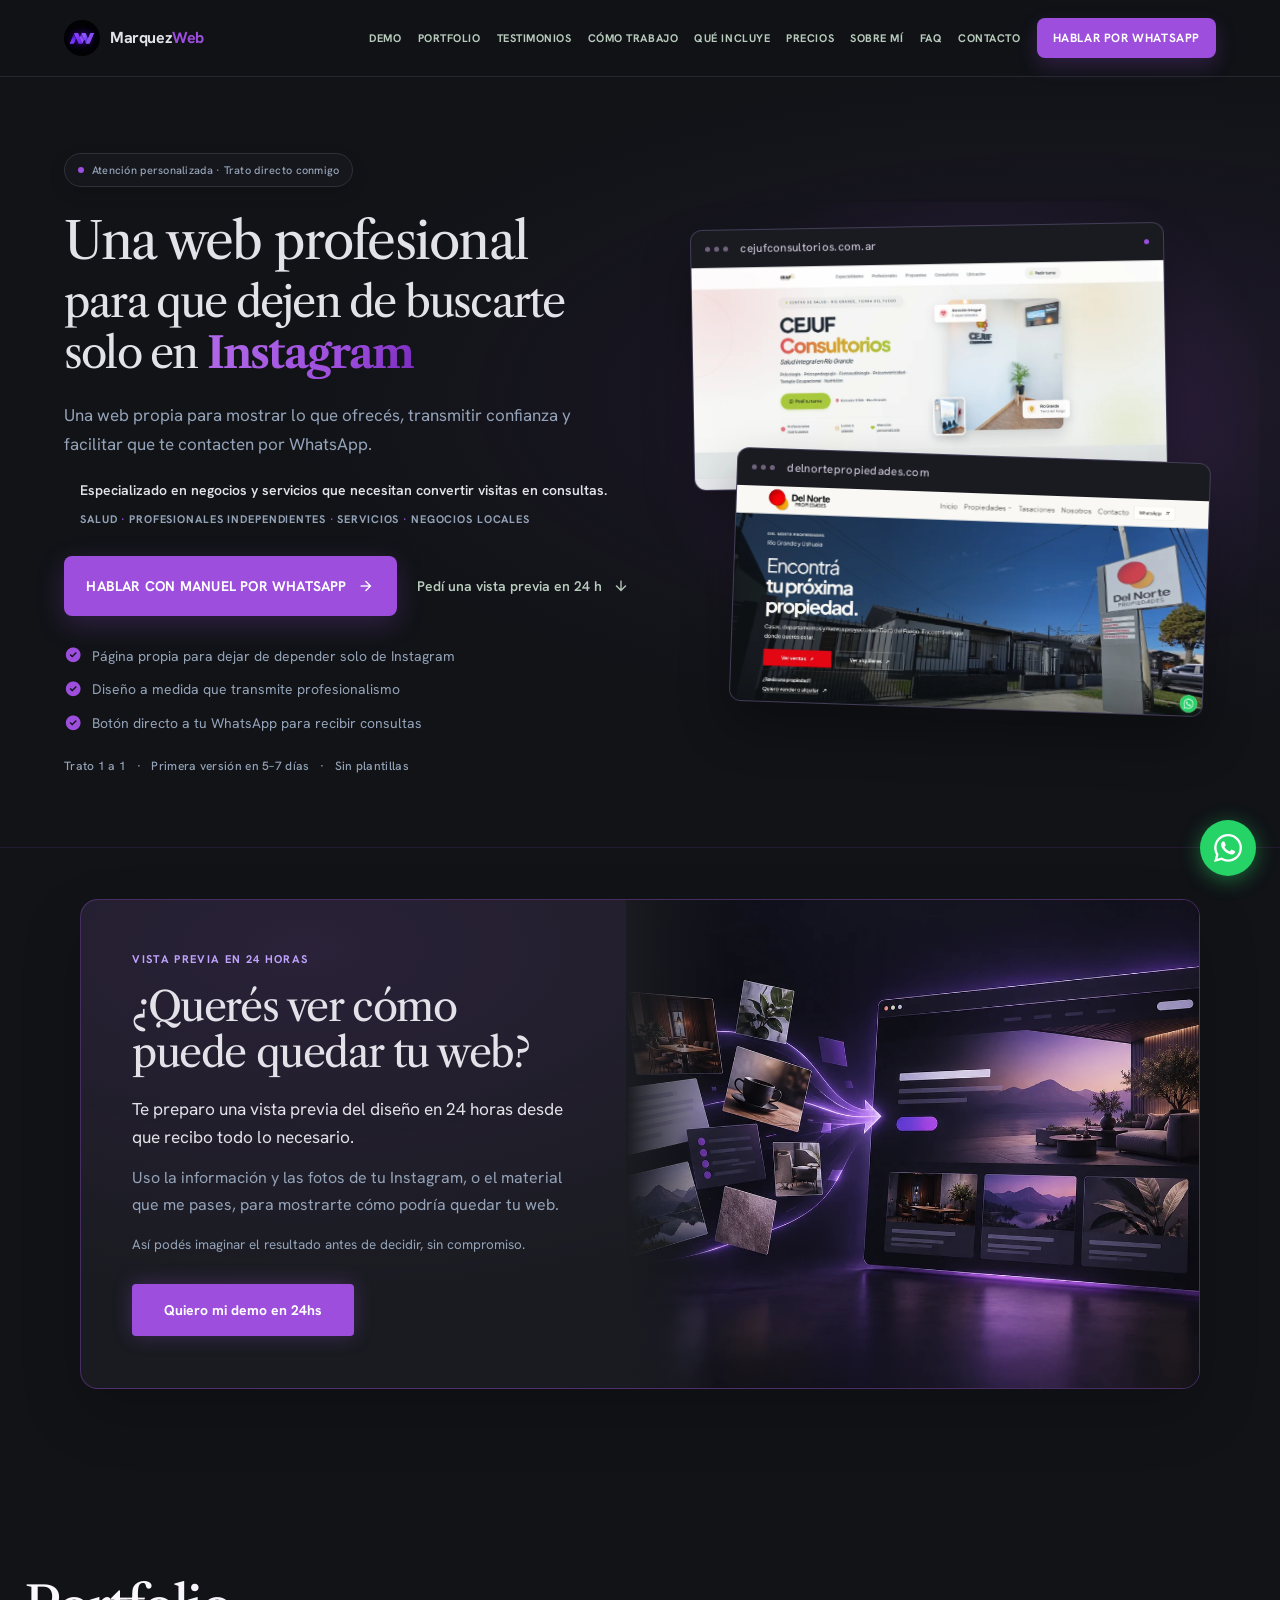
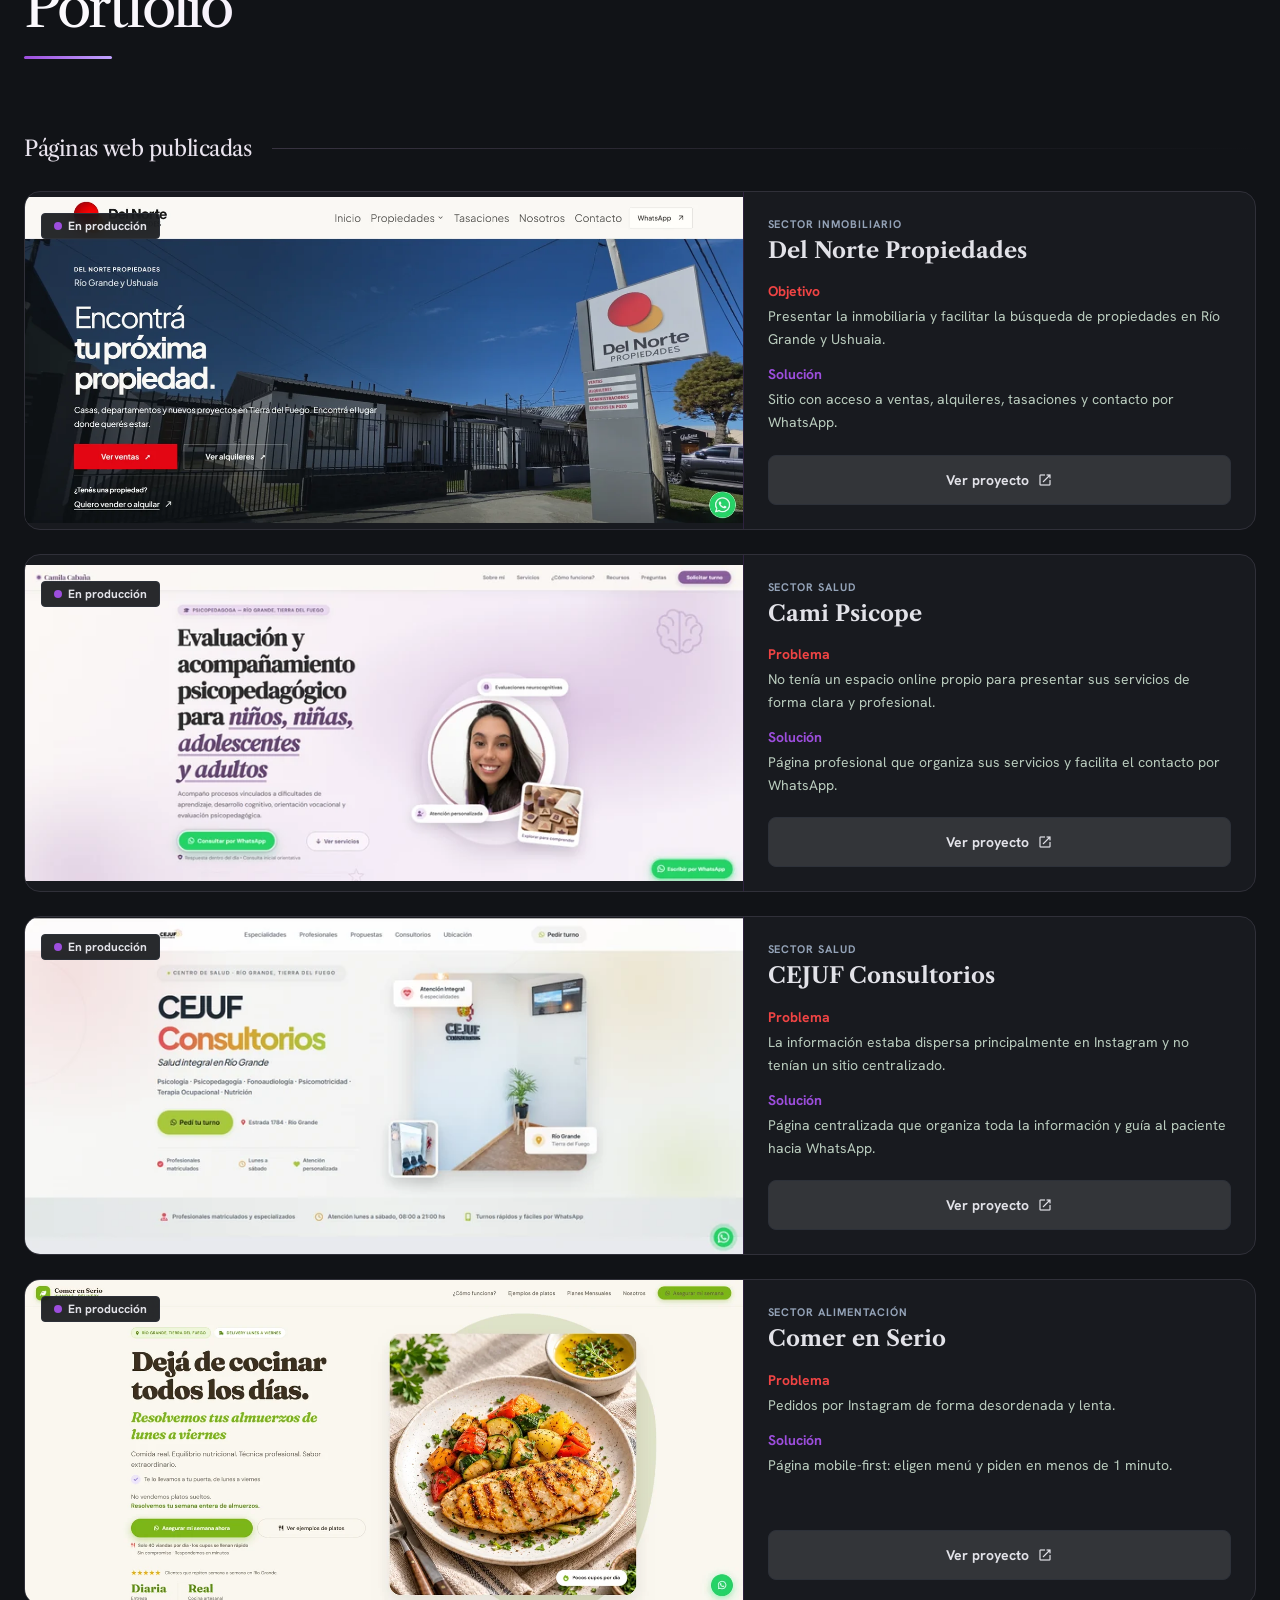
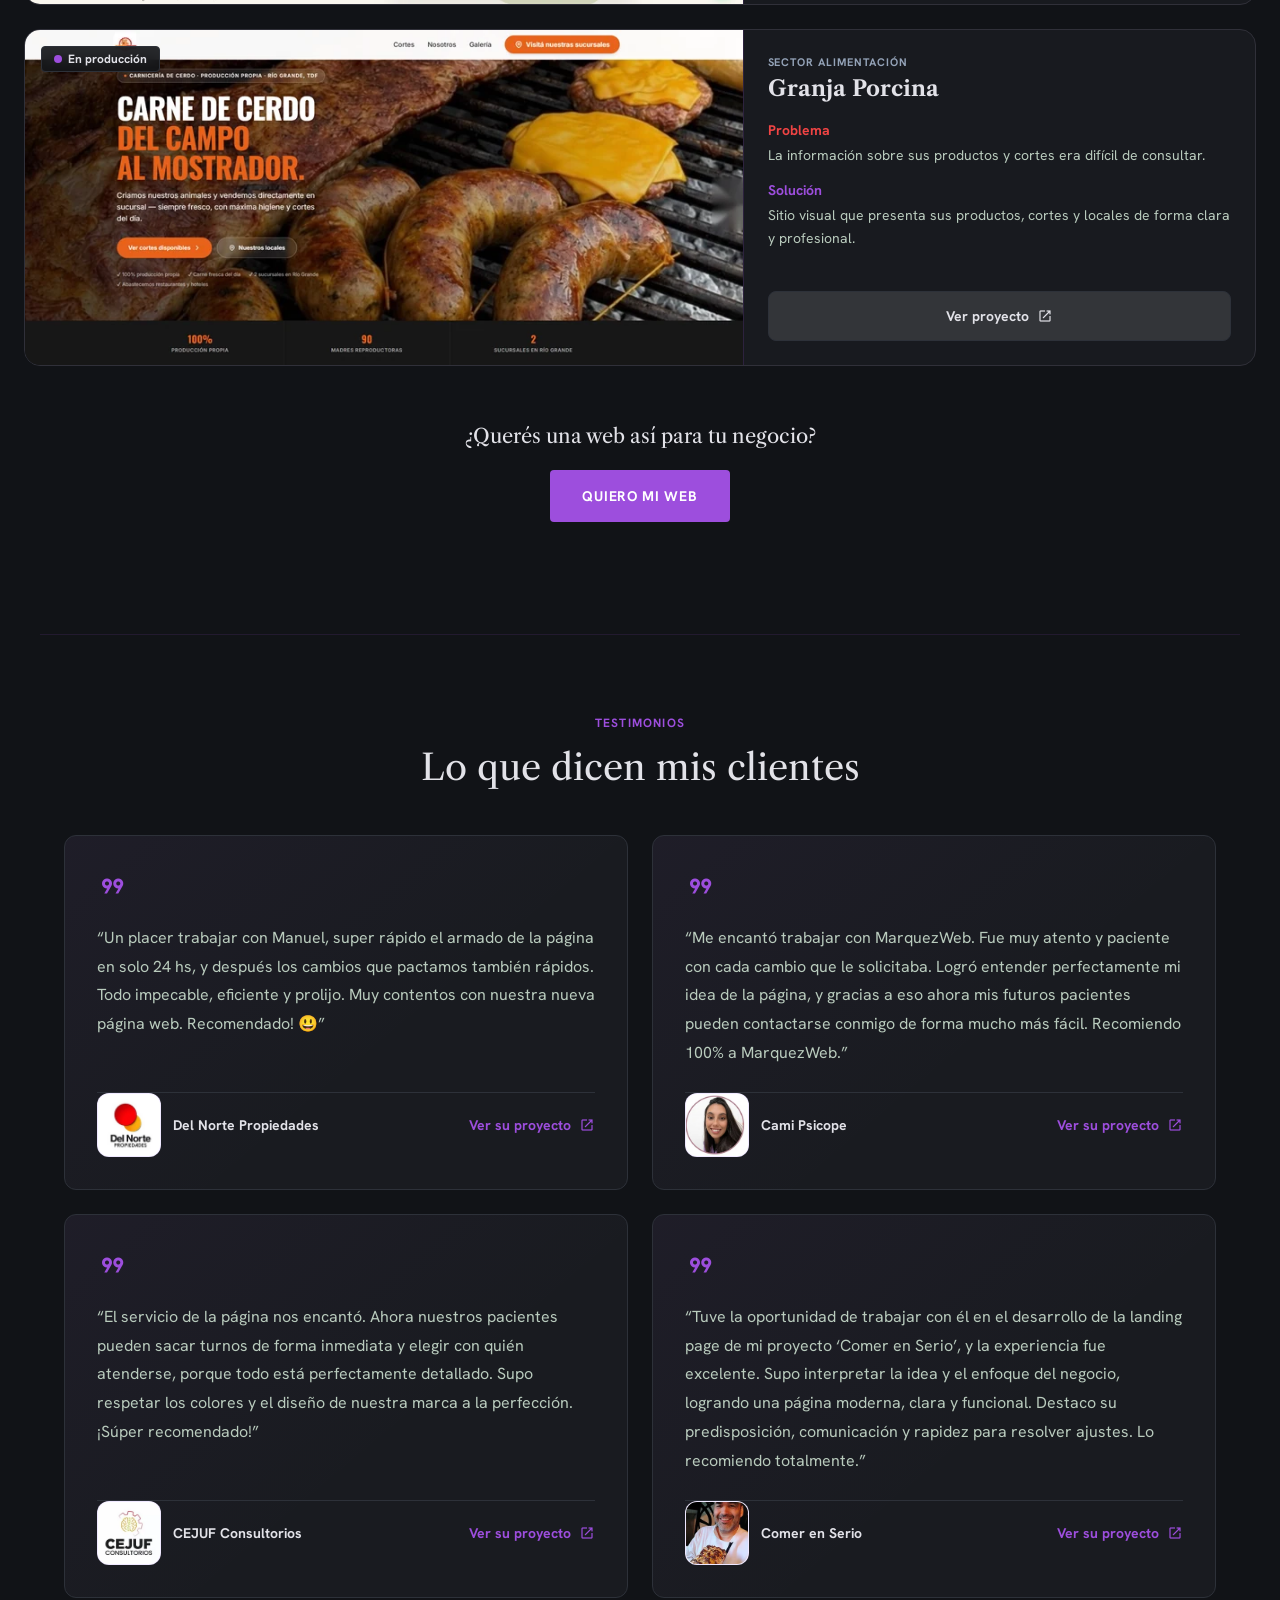
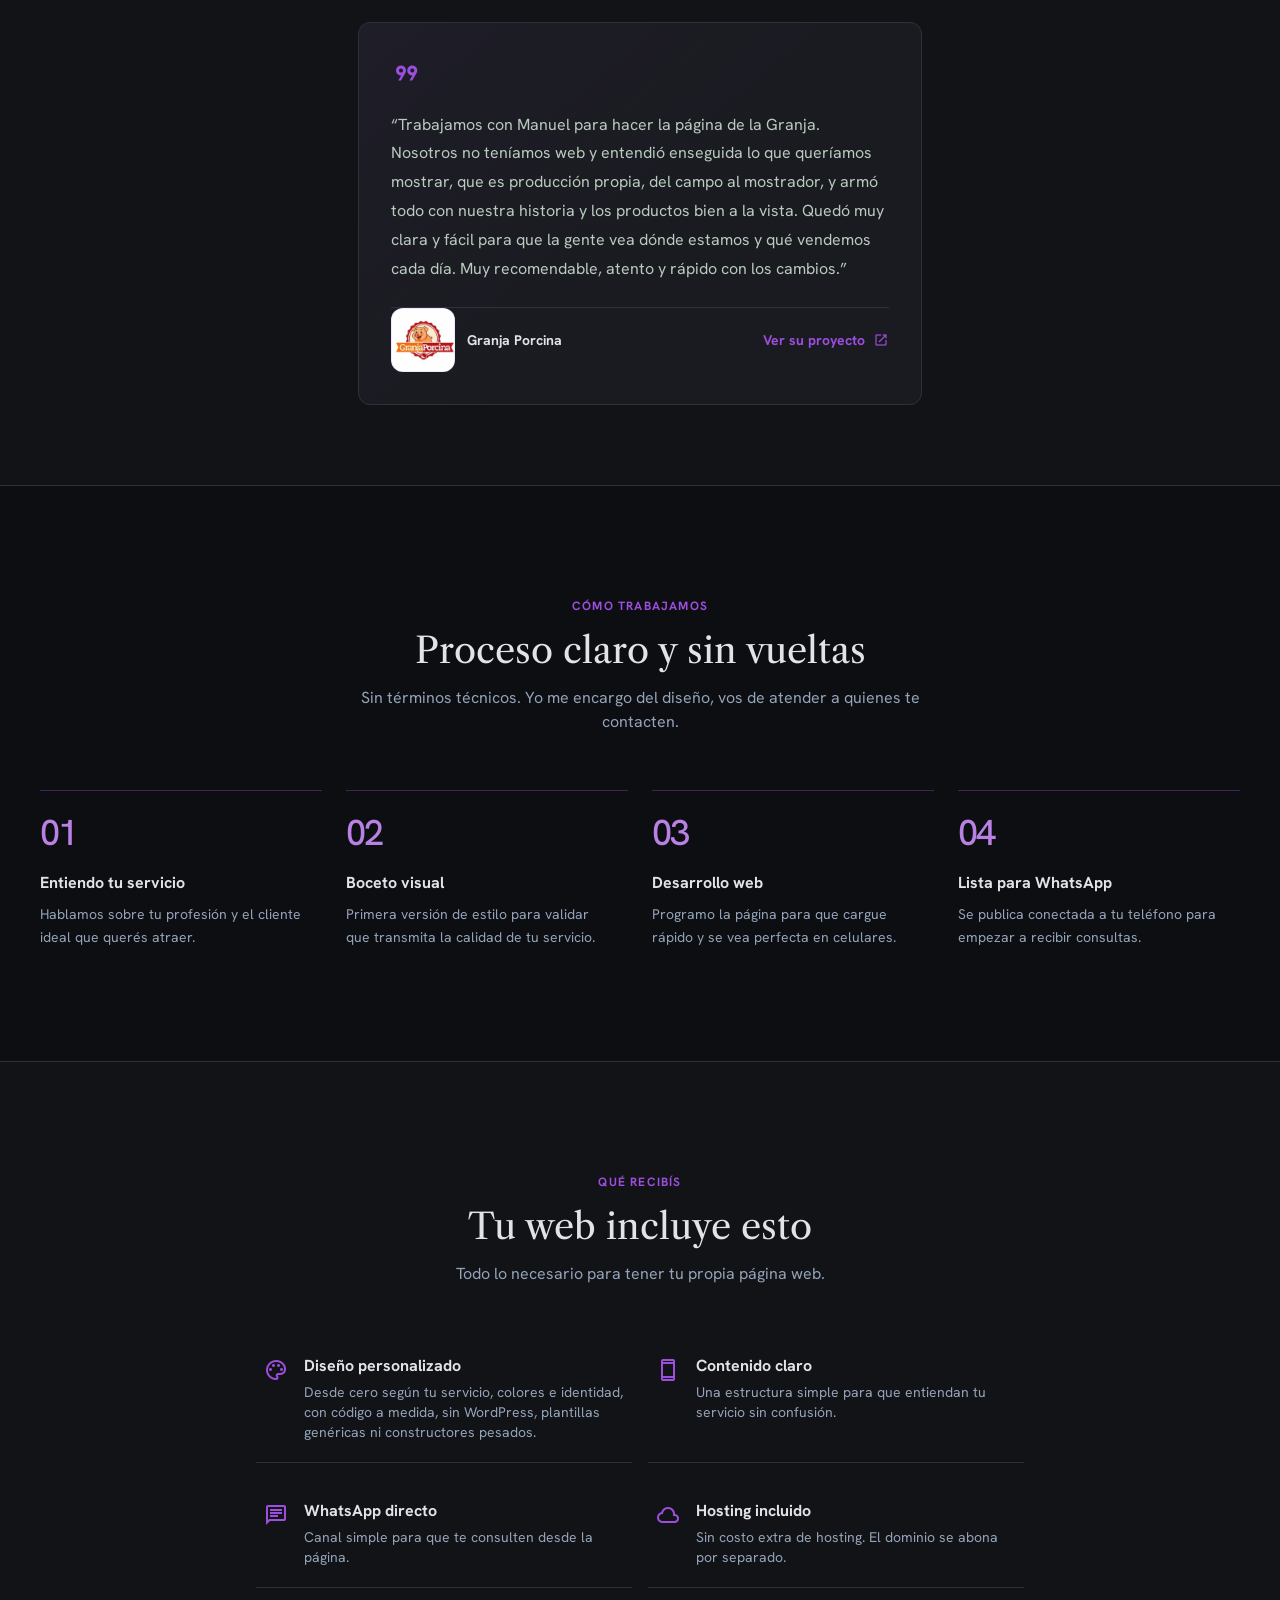
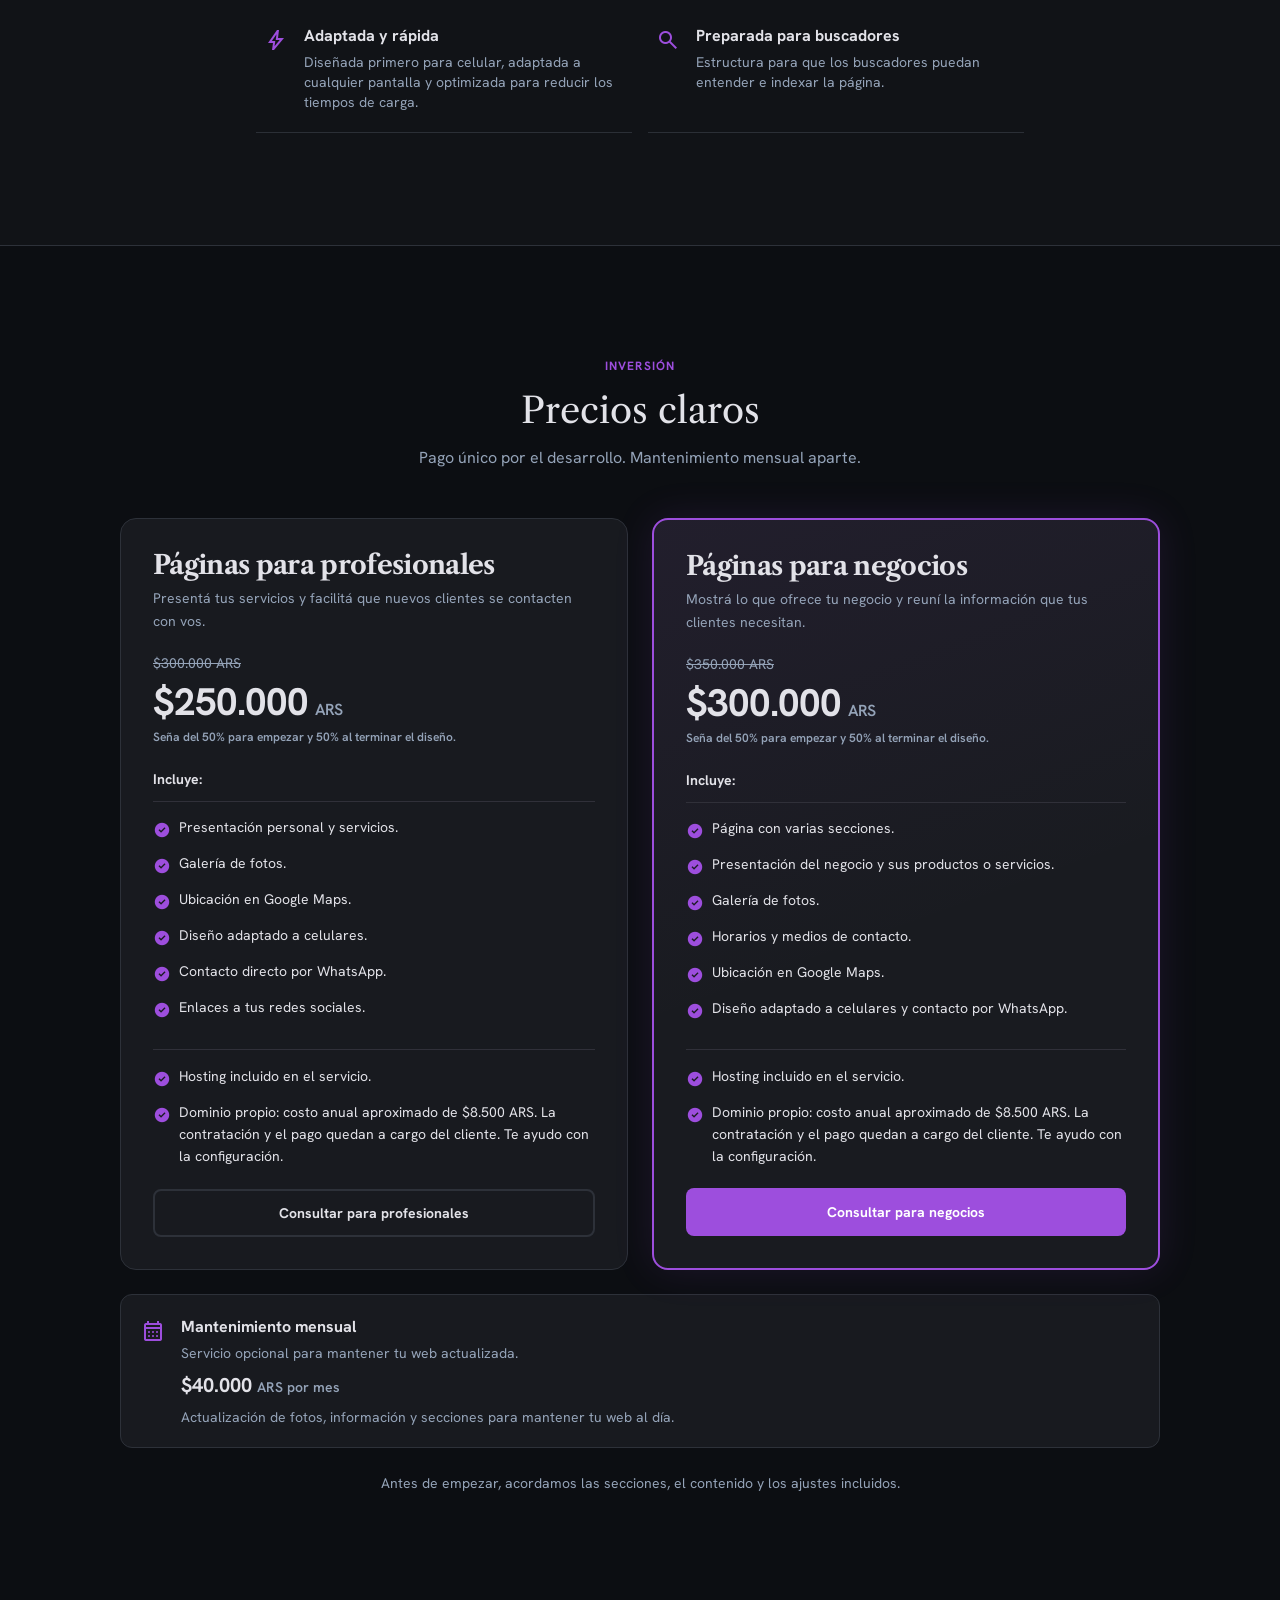
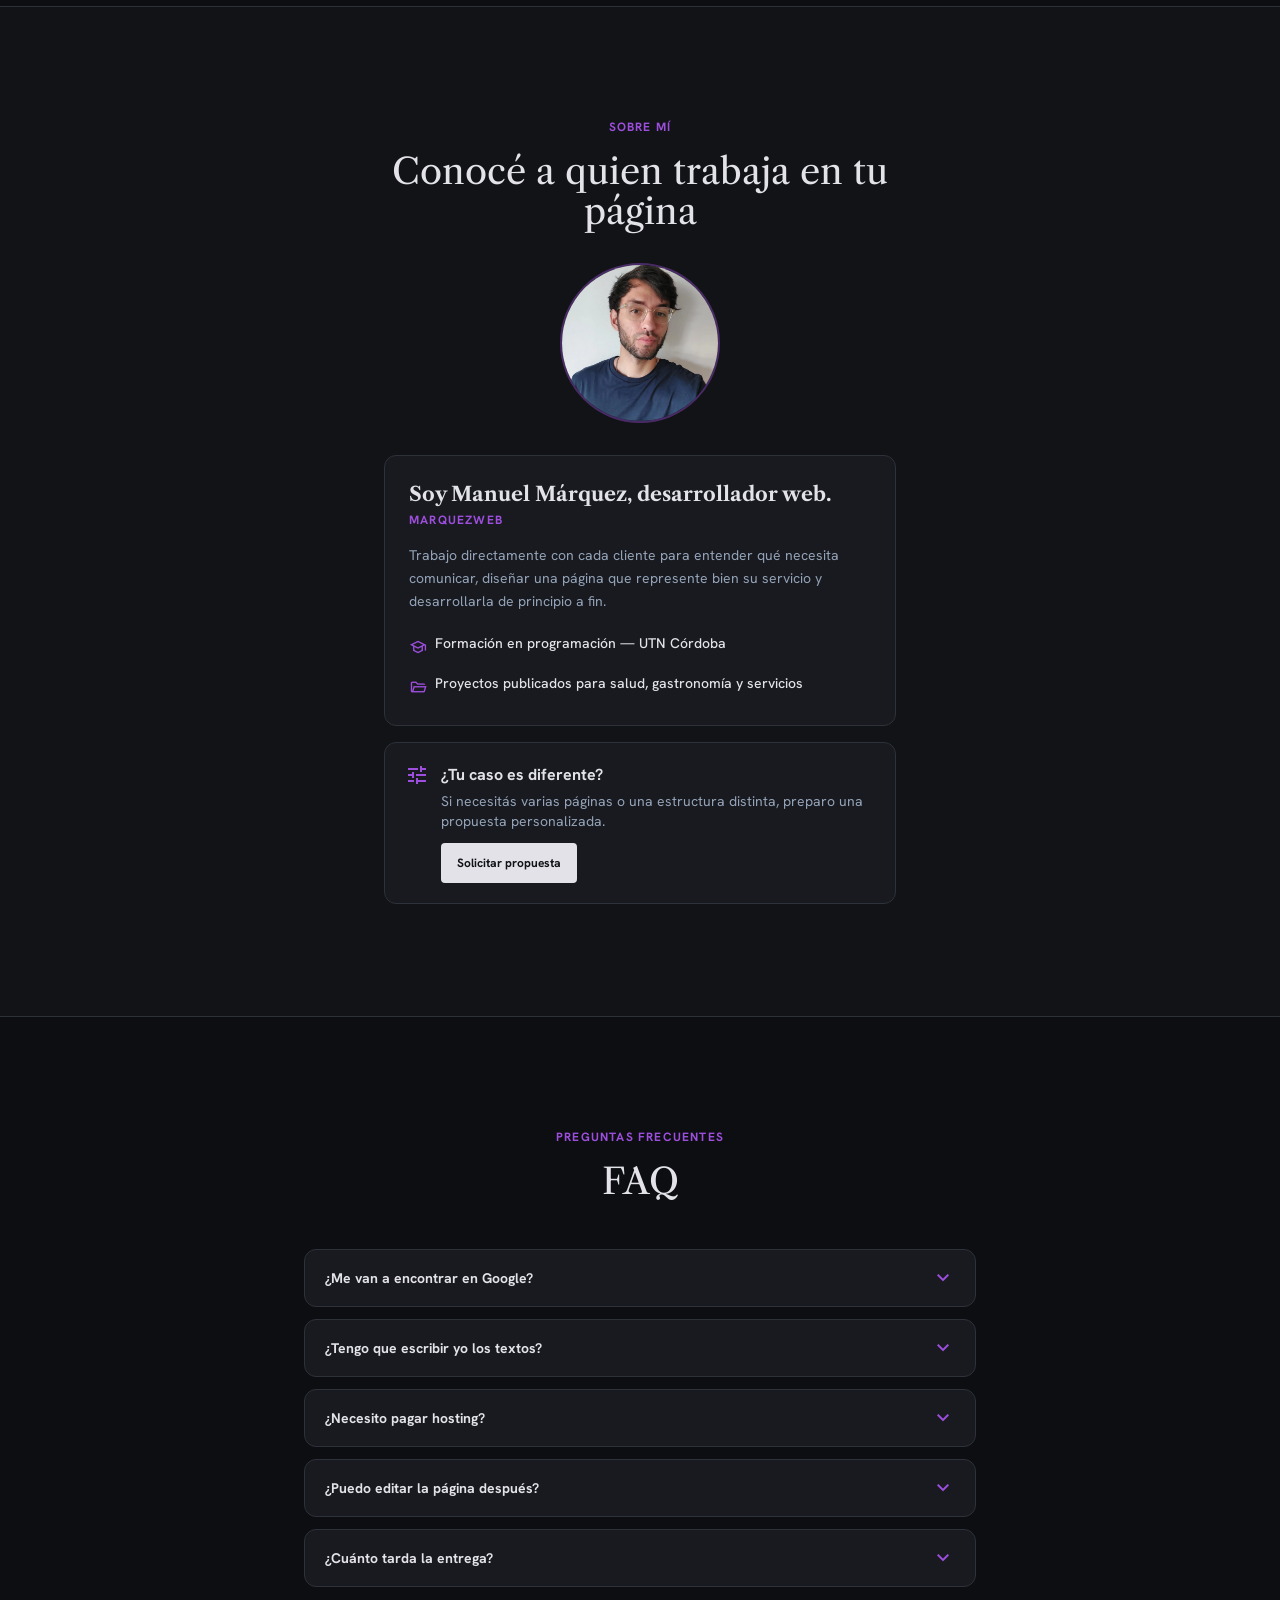
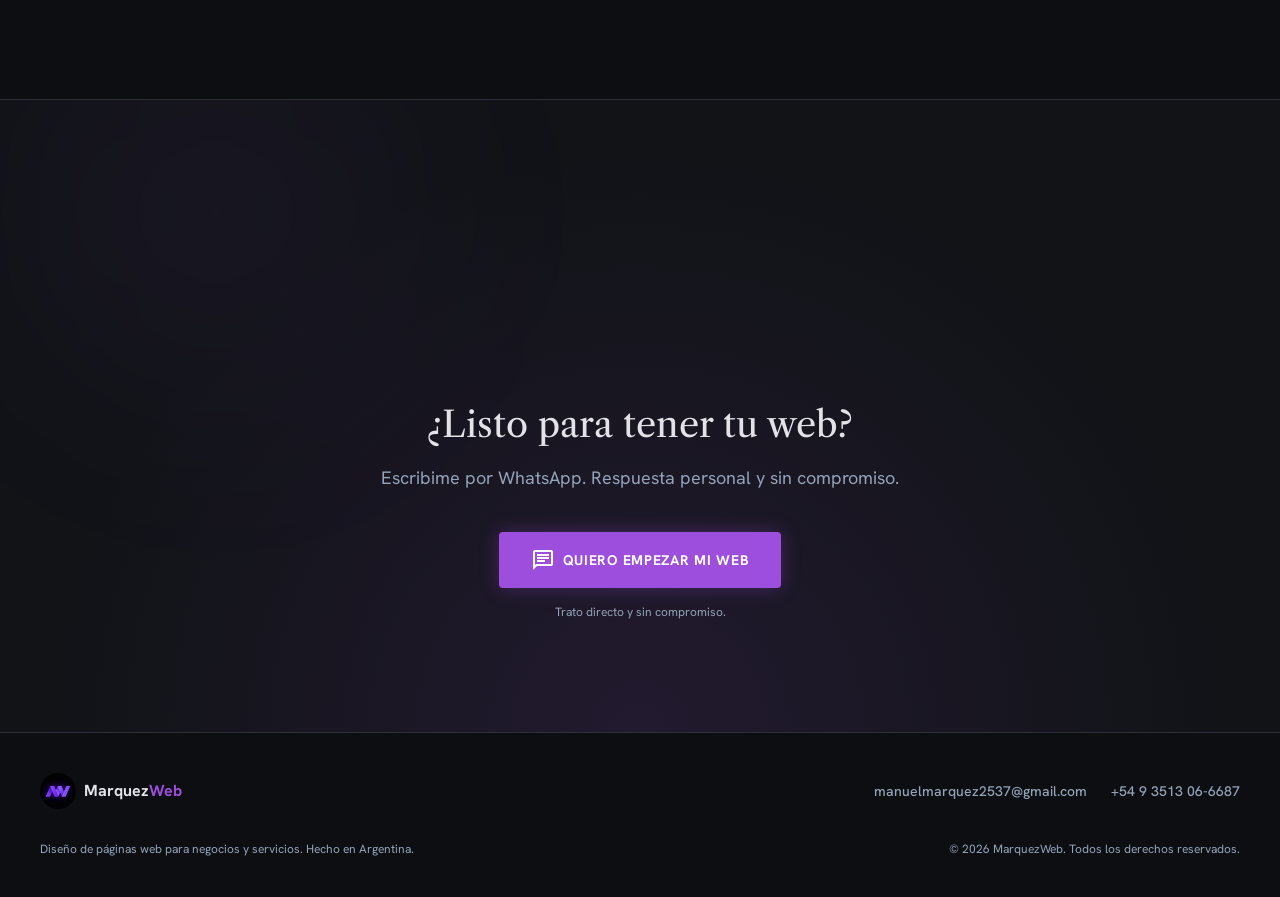
==== commit c6f1a214: "Refresh Comer en Serio preview and balance hero windows" ====
--- a/index.html
+++ b/index.html
@@ -480,7 +480,7 @@
     }
   }
 </style>
-<link rel="stylesheet" href="visual.css?v=20261027-3"/>
+<link rel="stylesheet" href="visual.css?v=20261030-1"/>
 <script type="application/ld+json">
 {
   "@context": "https://schema.org",
@@ -725,7 +725,7 @@
 
     <article class="project-card reveal reveal-d3 card-lift bg-surface-card border border-border-subtle rounded-xl overflow-hidden group flex flex-col">
       <div class="project-card-preview overflow-hidden border-b border-border-subtle relative">
-        <img src="comerenserio-card.webp" alt="Captura de la página de Comer en Serio" class="project-card-image w-full h-full object-cover object-top group-hover:scale-105 transition-transform duration-700" width="800" height="362" loading="lazy" decoding="async"/>
+        <img src="comerenserio-card.webp?v=20261030" alt="Captura de la página de Comer en Serio" class="project-card-image w-full h-full object-cover object-top group-hover:scale-105 transition-transform duration-700" width="1400" height="632" loading="lazy" decoding="async"/>
         <span class="absolute top-4 left-4 bg-background/90 backdrop-blur text-xs font-bold px-3 py-1 rounded border border-border-subtle flex items-center gap-1.5"><span class="w-2 h-2 rounded-full bg-primary"></span> En producción</span>
       </div>
       <div class="project-card-content">
--- a/visual.css
+++ b/visual.css
@@ -54,14 +54,13 @@
   background: #191b20; box-shadow: 0 24px 50px rgba(0,0,0,.32);
   transition: transform .55s var(--motion-ease), border-color .3s;
 }
-.showcase-main { width: 100%; transform: rotate(-1deg) rotateY(var(--showcase-y, 0deg)) rotateX(var(--showcase-x, 0deg)); }
-.showcase-secondary { position: relative; z-index: 1; width: 84%; margin: -3.25rem 0 0 auto; transform: rotate(2deg) translateY(var(--showcase-shift, 0px)); }
+.showcase-main { width: 92%; margin-right: auto; transform: rotate(-1deg) rotateY(var(--showcase-y, 0deg)) rotateX(var(--showcase-x, 0deg)); }
+.showcase-secondary { position: relative; z-index: 1; width: 92%; margin: -2rem 0 0 auto; transform: rotate(2deg) translateY(var(--showcase-shift, 0px)); }
 .showcase-toolbar { display: flex; align-items: center; gap: .8rem; padding: .7rem .85rem; font: 500 .72rem/1.3 'Hanken Grotesk', sans-serif; color: #c5bdd0; letter-spacing: .025em; }
 .window-dots { display: flex; gap: 4px; }
 .window-dots i { width: 5px; height: 5px; background: #71627e; border-radius: 50%; }
 .window-status { margin-left: auto; width: 5px; height: 5px; background: #9d4edd; border-radius: 50%; }
-.showcase-window img { display: block; width: 100%; aspect-ratio: 1.9; object-fit: cover; object-position: center 30%; }
-.showcase-secondary img { height: auto; aspect-ratio: auto; object-fit: contain; object-position: center; }
+.showcase-window img { display: block; width: 100%; height: auto; aspect-ratio: auto; object-fit: contain; object-position: center; }
 .hero-in { animation-duration: .5s; }
 .hero-visual-in { animation-duration: .65s; animation-delay: .1s; }
 
@@ -217,7 +216,7 @@
   .hero-trust { margin-top: 1rem; }
   .hero-layout { gap: 1.25rem; }
   .hero-showcase { padding: .75rem .4rem; }
-  .showcase-secondary { width: 86%; margin-top: -1.5rem; }
+  .showcase-secondary { margin-top: -1.5rem; }
   .showcase-toolbar { padding: .6rem; font-size: .6rem; gap: .5rem; }
   #testimonios figure { padding: 1.5rem; }
   .portfolio-heading { margin-bottom: 2.75rem; }
